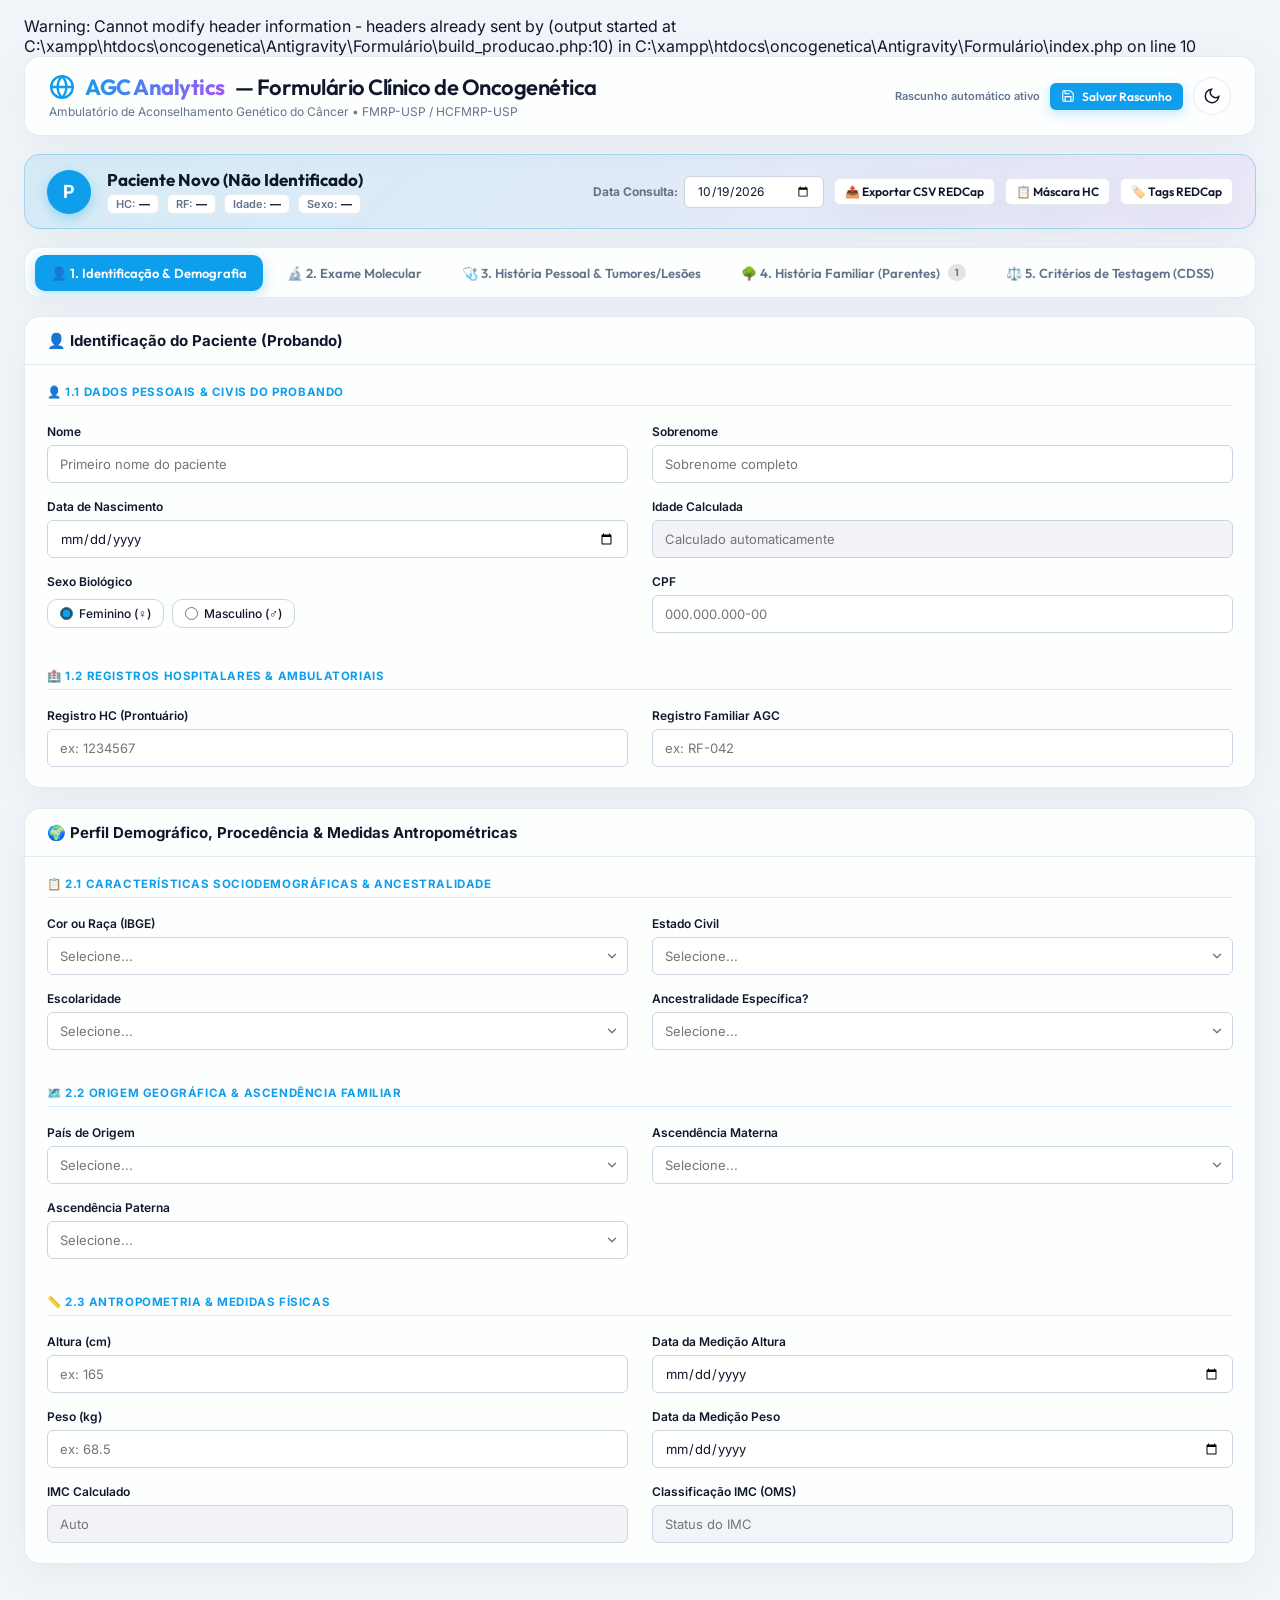
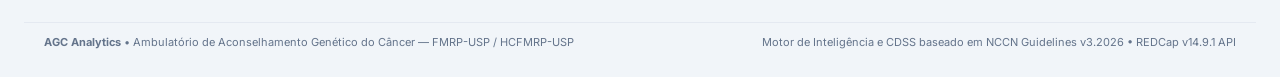
==== formulario/index.html @ 5eddc9a3 "Criação do Formulário Online" ====
<!DOCTYPE html>
<p>Warning: Cannot modify header information - headers already sent by (output started at C:\xampp\htdocs\oncogenetica\Antigravity\Formul&aacute;rio\build_producao.php:10) in C:\xampp\htdocs\oncogenetica\Antigravity\Formul&aacute;rio\index.php on line 10


</p><meta charset="UTF-8"><meta name="viewport" content="width=device-width, initial-scale=1.0"><title>AGC Analytics &mdash; Formul&aacute;rio Cl&iacute;nico de Oncogen&eacute;tica (FMRP-USP)</title><!-- Design System do Formul&aacute;rio --><link rel="stylesheet" href="assets/css/style.css"><style>
        /* Combobox flutuante de parentesco */
        .parentesco-combobox-wrapper {
            position: relative !important;
            display: flex !important;
            align-items: center !important;
            width: 100% !important;
            min-width: 175px !important;
        }

        .parentesco-combobox-input {
            width: 100% !important;
            padding-right: 28px !important;
            text-overflow: ellipsis !important;
            cursor: text !important;
        }

        .parentesco-combobox-arrow {
            position: absolute !important;
            right: 6px !important;
            top: 50% !important;
            transform: translateY(-50%) !important;
            background: transparent !important;
            border: none !important;
            color: var(--text-muted, #64748b) !important;
            cursor: pointer !important;
            padding: 3px !important;
            display: flex !important;
            align-items: center !important;
            justify-content: center !important;
            border-radius: 4px !important;
            transition: transform 0.2s ease, color 0.2s ease !important;
            z-index: 2 !important;
        }

        .parentesco-combobox-arrow:hover {
            color: var(--accent, #0ea5e9) !important;
            background: rgba(14, 165, 233, 0.1) !important;
        }

        .parentesco-combobox-wrapper.is-open .parentesco-combobox-arrow {
            transform: translateY(-50%) rotate(180deg) !important;
            color: var(--accent, #0ea5e9) !important;
        }

        .parentesco-floating-menu {
            position: fixed !important;
            background: var(--bg-card-solid, #ffffff) !important;
            border: 1px solid var(--border-color, #cbd5e1) !important;
            border-radius: var(--border-radius-md, 8px) !important;
            box-shadow: 0 12px 28px -4px rgba(0, 0, 0, 0.25), 0 8px 12px -6px rgba(0, 0, 0, 0.2) !important;
            max-height: 240px !important;
            overflow-y: auto !important;
            z-index: 99999 !important;
            display: none;
            font-family: var(--font-secondary, sans-serif) !important;
            font-size: 12px !important;
            padding: 4px 0 !important;
            backdrop-filter: var(--card-blur, blur(8px)) !important;
        }

        .parentesco-floating-menu.is-active {
            display: block !important;
        }

        .parentesco-floating-menu::-webkit-scrollbar {
            width: 6px !important;
        }

        .parentesco-floating-menu::-webkit-scrollbar-thumb {
            background: var(--border-color, #cbd5e1) !important;
            border-radius: 3px !important;
        }

        .parentesco-menu-item {
            padding: 7px 12px !important;
            cursor: pointer !important;
            color: var(--text-main, #0f172a) !important;
            display: flex !important;
            justify-content: space-between !important;
            align-items: center !important;
            gap: 8px !important;
            transition: background 0.12s ease, color 0.12s ease !important;
        }

        .parentesco-menu-item:hover,
        .parentesco-menu-item.is-highlighted {
            background: rgba(14, 165, 233, 0.14) !important;
            color: var(--accent, #0ea5e9) !important;
        }

        .parentesco-menu-item.is-selected {
            font-weight: 700 !important;
            background: rgba(14, 165, 233, 0.2) !important;
            color: var(--accent, #0ea5e9) !important;
        }

        .parentesco-menu-item mark.combobox-highlight {
            background: rgba(14, 165, 233, 0.25) !important;
            color: var(--accent, #0ea5e9) !important;
            font-weight: 700 !important;
            border-radius: 2px !important;
            padding: 0 2px !important;
        }

        .parentesco-gender-badge {
            font-size: 10px !important;
            font-weight: 700 !important;
            padding: 1px 6px !important;
            border-radius: 4px !important;
            letter-spacing: 0.2px !important;
        }

        .parentesco-gender-badge.f {
            background: rgba(236, 72, 153, 0.15) !important;
            color: #ec4899 !important;
        }

        .parentesco-gender-badge.m {
            background: rgba(14, 165, 233, 0.15) !important;
            color: var(--accent, #0ea5e9) !important;
        }

        .parentesco-gender-badge.i {
            background: rgba(100, 116, 139, 0.15) !important;
            color: #64748b !important;
        }

        .parentesco-menu-empty {
            padding: 10px 14px !important;
            color: var(--text-muted, #64748b) !important;
            font-style: italic !important;
            text-align: center !important;
        }

        /* Combobox universal com busca em todos os dropdowns */
        .searchable-select-wrapper {
            position: relative !important;
            display: flex !important;
            align-items: center !important;
            width: 100% !important;
        }

        .searchable-select-input {
            width: 100% !important;
            padding-right: 28px !important;
            text-overflow: ellipsis !important;
            cursor: text !important;
        }

        .searchable-select-arrow {
            position: absolute !important;
            right: 6px !important;
            top: 50% !important;
            transform: translateY(-50%) !important;
            background: transparent !important;
            border: none !important;
            color: var(--text-muted, #64748b) !important;
            cursor: pointer !important;
            padding: 3px !important;
            display: flex !important;
            align-items: center !important;
            justify-content: center !important;
            border-radius: 4px !important;
            transition: transform 0.2s ease, color 0.2s ease !important;
            z-index: 2 !important;
        }

        .searchable-select-arrow:hover {
            color: var(--accent, #0ea5e9) !important;
            background: rgba(14, 165, 233, 0.1) !important;
        }

        .searchable-select-wrapper.is-open .searchable-select-arrow {
            transform: translateY(-50%) rotate(180deg) !important;
            color: var(--accent, #0ea5e9) !important;
        }

        .searchable-select-floating-menu {
            position: fixed !important;
            background: var(--bg-card-solid, #ffffff) !important;
            border: 1px solid var(--border-color, #cbd5e1) !important;
            border-radius: var(--border-radius-md, 8px) !important;
            box-shadow: 0 12px 28px -4px rgba(0, 0, 0, 0.25), 0 8px 12px -6px rgba(0, 0, 0, 0.2) !important;
            max-height: 250px !important;
            overflow-y: auto !important;
            z-index: 999999 !important;
            display: none;
            font-family: var(--font-secondary, sans-serif) !important;
            font-size: 12px !important;
            padding: 4px 0 !important;
            backdrop-filter: var(--card-blur, blur(8px)) !important;
        }

        .searchable-select-floating-menu.is-active {
            display: block !important;
        }

        .searchable-select-floating-menu::-webkit-scrollbar {
            width: 6px !important;
        }

        .searchable-select-floating-menu::-webkit-scrollbar-thumb {
            background: var(--border-color, #cbd5e1) !important;
            border-radius: 3px !important;
        }

        .searchable-select-menu-item {
            padding: 7px 12px !important;
            cursor: pointer !important;
            color: var(--text-main, #0f172a) !important;
            display: flex !important;
            justify-content: space-between !important;
            align-items: center !important;
            gap: 8px !important;
            transition: background 0.12s ease, color 0.12s ease !important;
        }

        .searchable-select-menu-item:hover,
        .searchable-select-menu-item.is-highlighted {
            background: rgba(14, 165, 233, 0.14) !important;
            color: var(--accent, #0ea5e9) !important;
        }

        .searchable-select-menu-item.is-selected {
            font-weight: 700 !important;
            background: rgba(14, 165, 233, 0.2) !important;
            color: var(--accent, #0ea5e9) !important;
        }

        .searchable-select-menu-item mark.combobox-highlight {
            background: rgba(14, 165, 233, 0.25) !important;
            color: var(--accent, #0ea5e9) !important;
            font-weight: 700 !important;
            border-radius: 2px !important;
            padding: 0 2px !important;
        }

        .searchable-select-menu-empty {
            padding: 10px 14px !important;
            color: var(--text-muted, #64748b) !important;
            font-style: italic !important;
            text-align: center !important;
        }

        .searchable-select-code-badge {
            font-size: 10px !important;
            font-family: var(--font-mono, monospace) !important;
            color: var(--text-muted, #64748b) !important;
            background: rgba(100, 116, 139, 0.12) !important;
            padding: 1px 5px !important;
            border-radius: 4px !important;
            flex-shrink: 0 !important;
            margin-left: 6px !important;
        }
    </style><body>

    <div class="app-container">
        
        <!-- HEADER INSTITUCIONAL -->
        <header class="app-header">
            <div class="brand-section">
                <h1>
                    <svg width="26" height="26" viewbox="0 0 24 24" fill="none" stroke="currentColor" stroke-width="2.2" stroke-linecap="round" stroke-linejoin="round" style="color:var(--accent);">
                        <circle cx="12" cy="12" r="10"></circle>
                        <path d="M12 2a14.5 14.5 0 0 0 0 20 14.5 14.5 0 0 0 0-20"></path>
                        <path d="M2 12h20"></path>
                    </svg>
                    <span>AGC Analytics</span> &mdash; Formul&aacute;rio Cl&iacute;nico de Oncogen&eacute;tica
                </h1>
                <p>Ambulat&oacute;rio de Aconselhamento Gen&eacute;tico do C&acirc;ncer &bull; FMRP-USP / HCFMRP-USP</p>
            </div>

            <div class="header-actions">
                <span id="status-rascunho-texto" style="font-size:11px; font-weight:600; color:var(--text-muted);">
                    Rascunho autom&aacute;tico ativo
                </span>

                <button type="button" class="btn btn-primary btn-sm" id="btn-salvar-rascunho" title="Salvar dados atuais no navegador">
                    <svg width="14" height="14" viewbox="0 0 24 24" fill="none" stroke="currentColor" stroke-width="2">
                        <path d="M19 21H5a2 2 0 0 1-2-2V5a2 2 0 0 1 2-2h11l5 5v11a2 2 0 0 1-2 2z"></path>
                        <polyline points="17 21 17 13 7 13 7 21"></polyline>
                        <polyline points="7 3 7 8 15 8"></polyline>
                    </svg>
                    Salvar Rascunho
                </button>

                <button type="button" class="theme-toggle-btn" id="theme-toggle" title="Alternar Modo Escuro/Claro">
                    <svg viewbox="0 0 24 24">
                        <path d="M21 12.79A9 9 0 1 1 11.21 3 7 7 0 0 0 21 12.79z"></path>
                    </svg>
                </button>
            </div>
        </header>

        <!-- BANNER DE IDENTIFICA&Ccedil;&Atilde;O DO PACIENTE (PATIENT BANNER) -->
        <section class="patient-banner">
            <div class="patient-banner-info">
                <div class="patient-avatar-icon" id="banner-avatar">P</div>
                <div class="patient-banner-title">
                    <h2 id="banner-nome-paciente">Paciente Novo (N&atilde;o Identificado)</h2>
                    <div class="patient-pills">
                        <span class="patient-pill">HC: <strong id="banner-hc">&mdash;</strong></span>
                        <span class="patient-pill">RF: <strong id="banner-rf">&mdash;</strong></span>
                        <span class="patient-pill">Idade: <strong id="banner-idade">&mdash;</strong></span>
                        <span class="patient-pill">Sexo: <strong id="banner-sexo">&mdash;</strong></span>
                    </div>
                </div>
            </div>

            <div class="patient-banner-actions">
                <div style="display:flex; align-items:center; gap:6px;">
                    <label for="field-data-consulta" style="font-size:12px; font-weight:700; color:var(--text-muted); white-space:nowrap;">Data Consulta:</label>
                    <input type="date" id="field-data-consulta" data-redcap-field="data_primeira_consulta_agc" class="form-control" style="width:140px; height:32px; font-size:12px;" value="2026-10-19">
                </div>

                

                <button type="button" class="btn btn-secondary btn-sm" id="btn-exportar-csv-redcap" title="Exportar Paciente Atual em CSV Oficial (5.098 Colunas REDCap)">
                    &#128228; Exportar CSV REDCap
                </button>

                

                <button type="button" class="btn btn-secondary btn-sm" onclick="FormularioClinico.trocarAba('tab-mascara')">
                    &#128203; M&aacute;scara HC
                </button>

                <button type="button" class="btn btn-secondary btn-sm" id="btn-toggle-tags" onclick="FormularioClinico.alternarTagsRedcap()" title="Mostrar ou Ocultar Nomes T&eacute;cnicos dos Campos REDCap">
                    &#127991;&#65039; Tags REDCap
                </button>
            </div>
        </section>

        <!-- BARRA DE NAVEGA&Ccedil;&Atilde;O DAS 5 ABAS CL&Iacute;NICAS -->
        <nav class="form-tabs-bar">
            <button type="button" class="form-tab-btn is-active" data-tab="tab-identificacao">
                &#128100; 1. Identifica&ccedil;&atilde;o &amp; Demografia
            </button>
            <button type="button" class="form-tab-btn" data-tab="tab-molecular">
                &#128300; 2. Exame Molecular
                <span class="form-tab-badge" id="count-tab-variantes" style="display:none;">0</span>
            </button>
            <button type="button" class="form-tab-btn" data-tab="tab-historia-pessoal">
                &#129658; 3. Hist&oacute;ria Pessoal &amp; Tumores/Les&otilde;es
            </button>
            <button type="button" class="form-tab-btn" data-tab="tab-historia-familiar">
                &#127795; 4. Hist&oacute;ria Familiar (Parentes)
                <span class="form-tab-badge" id="count-tab-parentes">10</span>
            </button>
            <button type="button" class="form-tab-btn" data-tab="tab-criterios">
                &#9878;&#65039; 5. Crit&eacute;rios de Testagem (CDSS)
            </button>
            <button type="button" class="form-tab-btn" data-tab="tab-mascara">
                &#128203; M&aacute;scara de Prontu&aacute;rio
            </button>
        </nav>

        <!-- ========================================================= -->
        <!-- ABA 1: IDENTIFICA&Ccedil;&Atilde;O E DADOS DEMOGR&Aacute;FICOS -->
        <!-- ========================================================= -->
        <div class="form-tab-pane is-active" id="tab-identificacao">
            <div class="clinical-card">
                <div class="clinical-card-header">
                    <div class="clinical-card-title">
                        &#128100; Identifica&ccedil;&atilde;o do Paciente (Probando)
                    </div>
                    <span class="field-redcap-tag">Instrumento: identificao (9 campos)</span>
                </div>
                <div class="clinical-card-body">
                    <!-- Campo oculto de Record ID -->
                    <input type="hidden" id="field-record-id" data-redcap-field="record_id" value="1">

                    <div class="form-grid grid-cols-2">
                        
                        <!-- SUBGRUPO 1: DADOS PESSOAIS & CIVIS -->
                        <div class="form-subgroup-title">
                            &#128100; 1.1 Dados Pessoais &amp; Civis do Probando
                        </div>

                        <div class="form-group">
                            <label class="form-label">
                                Nome <span class="field-redcap-tag">[nome]</span>
                            </label>
                            <input type="text" id="field-nome" data-redcap-field="nome" class="form-control" placeholder="Primeiro nome do paciente">
                        </div>

                        <div class="form-group">
                            <label class="form-label">
                                Sobrenome <span class="field-redcap-tag">[sobrenome]</span>
                            </label>
                            <input type="text" id="field-sobrenome" data-redcap-field="sobrenome" class="form-control" placeholder="Sobrenome completo">
                        </div>

                        <div class="form-group">
                            <label class="form-label">
                                Data de Nascimento <span class="field-redcap-tag">[dob]</span>
                            </label>
                            <input type="date" id="field-dob" data-redcap-field="dob" class="form-control">
                        </div>

                        <div class="form-group">
                            <label class="form-label">
                                Idade Calculada <span class="field-redcap-tag">[idade_inclusao]</span>
                            </label>
                            <input type="number" id="field-idade" data-redcap-field="idade_inclusao" class="form-control" placeholder="Calculado automaticamente" readonly>
                        </div>

                        <div class="form-group">
                            <label class="form-label">
                                Sexo Biol&oacute;gico <span class="field-redcap-tag">[sex]</span>
                            </label>
                            <div class="checkbox-pills-group" style="margin-top:4px;">
                                <label class="checkbox-pill-label">
                                    <input type="radio" name="sex" id="field-sex-f" data-redcap-field="sex" value="1" data-val="1" checked> Feminino (&#9792;)
                                </label>
                                <label class="checkbox-pill-label">
                                    <input type="radio" name="sex" id="field-sex-m" data-redcap-field="sex" value="2" data-val="2"> Masculino (&#9794;)
                                </label>
                            </div>
                        </div>

                        <div class="form-group">
                            <label class="form-label">
                                CPF <span class="field-redcap-tag">[cpf]</span>
                            </label>
                            <input type="text" id="field-cpf" data-redcap-field="cpf" class="form-control" placeholder="000.000.000-00">
                        </div>

                        <!-- SUBGRUPO 2: REGISTROS INSTITUCIONAIS HC / AGC -->
                        <div class="form-subgroup-title">
                            &#127973; 1.2 Registros Hospitalares &amp; Ambulatoriais
                        </div>

                        <div class="form-group">
                            <label class="form-label">
                                Registro HC (Prontu&aacute;rio) <span class="field-redcap-tag">[registrohc]</span>
                            </label>
                            <input type="text" id="field-registrohc" data-redcap-field="registrohc" class="form-control" placeholder="ex: 1234567">
                        </div>

                        <div class="form-group">
                            <label class="form-label">
                                Registro Familiar AGC <span class="field-redcap-tag">[rf]</span>
                            </label>
                            <input type="text" id="field-rf" data-redcap-field="rf" class="form-control" placeholder="ex: RF-042">
                        </div>

                    </div>
                </div>
            </div>

            <!-- CARD DEMOGRAFIA -->
            <div class="clinical-card">
                <div class="clinical-card-header">
                    <div class="clinical-card-title">
                        &#127757; Perfil Demogr&aacute;fico, Proced&ecirc;ncia &amp; Medidas Antropom&eacute;tricas
                    </div>
                    <span class="field-redcap-tag">Instrumento: demografia (18 campos)</span>
                </div>
                <div class="clinical-card-body">
                    <div class="form-grid grid-cols-2">
                        
                        <!-- SUBGRUPO 1: CARACTER&Iacute;STICAS SOCIODEMOGR&Aacute;FICAS -->
                        <div class="form-subgroup-title">
                            &#128203; 2.1 Caracter&iacute;sticas Sociodemogr&aacute;ficas &amp; Ancestralidade
                        </div>

                        <div class="form-group">
                            <label class="form-label">
                                Cor ou Ra&ccedil;a (IBGE) <span class="field-redcap-tag">[race]</span>
                            </label>
                            <select id="field-race" data-redcap-field="race" class="form-control">
                                <option value=""></option>
<option value="1">Amarelo</option>
<option value="2">Branco</option>
<option value="3">Ind&iacute;gena</option>
<option value="4">Pardo</option>
<option value="5">Preto</option>
<option value="6">Desconhecido</option>
                            </select>
                        </div>

                        <div class="form-group">
                            <label class="form-label">
                                Estado Civil <span class="field-redcap-tag">[marital_status]</span>
                            </label>
                            <select id="field-marital-status" data-redcap-field="marital_status" class="form-control">
                                <option value=""></option>
<option value="1">Divorciado(a)</option>
<option value="2">Uni&atilde;o Est&aacute;vel</option>
<option value="3">Casado(a)</option>
<option value="4">Solteiro(a)</option>
<option value="5">Separado(a)</option>
<option value="6">Vi&uacute;vo(a)</option>
                            </select>
                        </div>

                        <div class="form-group">
                            <label class="form-label">
                                Escolaridade <span class="field-redcap-tag">[education]</span>
                            </label>
                            <select id="field-education" data-redcap-field="education" class="form-control">
                                <option value=""></option>
<option value="1">Sem instru&ccedil;&atilde;o</option>
<option value="2">Ensino fundamental incompleto</option>
<option value="3">Ensino fundamental completo</option>
<option value="4">Ensino m&eacute;dio incompleto</option>
<option value="5">Ensino m&eacute;dio completo</option>
<option value="6">Ensino superior incompleto</option>
<option value="7">Ensino superior completo</option>
<option value="8">Desconhecido</option>
                            </select>
                        </div>

                        <div class="form-group">
                            <label class="form-label">
                                Ancestralidade Espec&iacute;fica? <span class="field-redcap-tag">[ancestralidade]</span>
                            </label>
                            <select id="field-ancestralidade" data-redcap-field="ancestralidade" class="form-control">
                                <option value=""></option>
<option value="1">Sim</option>
<option value="2">N&atilde;o</option>
<option value="3">Sem informa&ccedil;&atilde;o</option>
                            </select>
                        </div>

                        <div class="form-group col-span-2" data-branching-rule="[ancestralidade] == '1'" style="display:none;">
                            <label class="form-label">
                                Ancestralidade com Relev&acirc;ncia Oncol&oacute;gica <span class="field-redcap-tag">[ances_relev]</span>
                            </label>
                            <div class="checkbox-pills-group" style="margin-top:4px;">
                                <label class="checkbox-pill-label">
                                    <input type="checkbox" id="field-ashkenazi" data-redcap-field="ances_relev" data-code="1" value="1"> &#10017;&#65039; Judaica Ashkenazi [1]
                                </label>
                                <label class="checkbox-pill-label">
                                    <input type="checkbox" id="field-outras-ances-cb" data-redcap-field="ances_relev" data-code="2" value="2"> Outra Ancestralidade [2]
                                </label>
                            </div>
                        </div>

                        <div class="form-group col-span-2" data-branching-rule="[ances_relev(2)] == '1'" style="display:none;">
                            <label class="form-label">
                                Especifique outra ancestralidade <span class="field-redcap-tag">[outras_ances]</span>
                            </label>
                            <input type="text" id="field-outras-ances" data-redcap-field="outras_ances" class="form-control" placeholder="ex: Japonesa, Italiana, Ind&iacute;gena...">
                        </div>

                        <!-- SUBGRUPO 2: GEOGRAFIA & ASCEND&Ecirc;NCIA FAMILIAR -->
                        <div class="form-subgroup-title">
                            &#128506;&#65039; 2.2 Origem Geogr&aacute;fica &amp; Ascend&ecirc;ncia Familiar
                        </div>

                        <div class="form-group">
                            <label class="form-label">
                                Pa&iacute;s de Origem <span class="field-redcap-tag">[country]</span>
                            </label>
                            <select id="field-country" data-redcap-field="country" class="form-control">
                                <option value=""></option>
<option value="1">Brazil</option>
<option value="2">Other country</option>
                            </select>
                        </div>

                        <div class="form-group" data-branching-rule="[country] == '1'">
                            <label class="form-label">
                                UF (Estado de Nascimento) <span class="field-redcap-tag">[cde_2001708_2]</span>
                            </label>
                            <select id="field-uf" data-redcap-field="cde_2001708_2" class="form-control">
                                <option value=""></option>
<option value="1">Acre (AC)</option>
<option value="2">Alagoas (AL)</option>
<option value="3">Amap&aacute; (AP)</option>
<option value="4">Amazonas (AM)</option>
<option value="5">Bahia (BA)</option>
<option value="6">Cear&aacute; (CE)</option>
<option value="7">Distrito Federal (DF)</option>
<option value="8">Esp&iacute;rito Santo (ES)</option>
<option value="9">Goi&aacute;s (GO)</option>
<option value="10">Maranh&atilde;o (MA)</option>
<option value="11">Mato Grosso (MT)</option>
<option value="12">Mato Grosso do Sul (MS)</option>
<option value="13">Minas Gerais (MG)</option>
<option value="14">Par&aacute; (PA)</option>
<option value="15">Para&iacute;ba (PB)</option>
<option value="16">Paran&aacute; (PR)</option>
<option value="17">Pernambuco (PE)</option>
<option value="18">Piau&iacute; (PI)</option>
<option value="19">Rio de Janeiro (RJ)</option>
<option value="20">Rio Grande do Norte (RN)</option>
<option value="21">Rio Grande do Sul (RS)</option>
<option value="22">Rond&ocirc;nia (RO)</option>
<option value="23">Roraima (RR)</option>
<option value="25" selected>Santa Catarina (SC)</option>
<option value="26">S&atilde;o Paulo (SP)</option>
<option value="27">Sergipe (SE)</option>
<option value="28">Tocantins (TO)</option>
                            </select>
                        </div>

                        <div class="form-group" data-branching-rule="[country] == '2'" style="display:none;">
                            <label class="form-label">
                                Se outro pa&iacute;s, especifique aqui <span class="field-redcap-tag">[cde_2001708_1]</span>
                            </label>
                            <input type="text" id="field-country-other" data-redcap-field="cde_2001708_1" class="form-control" placeholder="Nome do pa&iacute;s natal">
                        </div>

                        <div class="form-group">
                            <label class="form-label">
                                Ascend&ecirc;ncia Materna <span class="field-redcap-tag">[ascend_materna]</span>
                            </label>
                            <select id="field-ascend-materna" data-redcap-field="ascend_materna" class="form-control">
                                <option value=""></option>
<option value="1">Brasil</option>
<option value="2">Outra</option>
<option value="3">Desconhecido</option>
                            </select>
                        </div>

                        <div class="form-group" data-branching-rule="[ascend_materna] == '2'" style="display:none;">
                            <label class="form-label">
                                Pa&iacute;s da Ascend&ecirc;ncia Materna <span class="field-redcap-tag">[asce_mat_pais]</span>
                            </label>
                            <input type="text" id="field-asce-mat-pais" data-redcap-field="asce_mat_pais" class="form-control" placeholder="Pa&iacute;s de origem materna">
                        </div>

                        <div class="form-group">
                            <label class="form-label">
                                Ascend&ecirc;ncia Paterna <span class="field-redcap-tag">[ascend_paterna]</span>
                            </label>
                            <select id="field-ascend-paterna" data-redcap-field="ascend_paterna" class="form-control">
                                <option value=""></option>
<option value="1">Brasil</option>
<option value="2">Outra</option>
<option value="3">Desconhecido</option>
                            </select>
                        </div>

                        <div class="form-group" data-branching-rule="[ascend_paterna] == '2'" style="display:none;">
                            <label class="form-label">
                                Pa&iacute;s da Ascend&ecirc;ncia Paterna <span class="field-redcap-tag">[asce_pat_pais]</span>
                            </label>
                            <input type="text" id="field-asce-pat-pais" data-redcap-field="asce_pat_pais" class="form-control" placeholder="Pa&iacute;s de origem paterna">
                        </div>

                        <!-- SUBGRUPO 3: ANTROPOMETRIA & MEDIDAS F&Iacute;SICAS -->
                        <div class="form-subgroup-title">
                            &#128207; 2.3 Antropometria &amp; Medidas F&iacute;sicas
                        </div>

                        <div class="form-group">
                            <label class="form-label">
                                Altura (cm) <span class="field-redcap-tag">[height]</span>
                            </label>
                            <input type="number" step="1" id="field-height" data-redcap-field="height" class="form-control" placeholder="ex: 165">
                        </div>

                        <div class="form-group">
                            <label class="form-label">
                                Data da Medi&ccedil;&atilde;o Altura <span class="field-redcap-tag">[data_altura]</span>
                            </label>
                            <input type="date" id="field-data-altura" data-redcap-field="data_altura" class="form-control">
                        </div>

                        <div class="form-group">
                            <label class="form-label">
                                Peso (kg) <span class="field-redcap-tag">[weight]</span>
                            </label>
                            <input type="number" step="0.1" id="field-weight" data-redcap-field="weight" class="form-control" placeholder="ex: 68.5">
                        </div>

                        <div class="form-group">
                            <label class="form-label">
                                Data da Medi&ccedil;&atilde;o Peso <span class="field-redcap-tag">[data_peso]</span>
                            </label>
                            <input type="date" id="field-data-peso" data-redcap-field="data_peso" class="form-control">
                        </div>

                        <div class="form-group">
                            <label class="form-label">
                                IMC Calculado <span class="field-redcap-tag">[bmi]</span>
                            </label>
                            <input type="text" id="field-bmi" data-redcap-field="bmi" class="form-control" placeholder="Auto" readonly>
                        </div>

                        <div class="form-group">
                            <label class="form-label">
                                Classifica&ccedil;&atilde;o IMC (OMS)
                            </label>
                            <input type="text" id="field-bmi-status" class="form-control" placeholder="Status do IMC" readonly style="color:var(--text-muted); background:var(--bg-app);">
                        </div>

                    </div>
                </div>
            </div>

            <!-- BARRA DE AUDITORIA DE CONFORMIDADE REDCAP: ABA 1 -->
            

        </div>

        <!-- ========================================================= -->
        <!-- ABA 2: EXAME MOLECULAR (AT&Eacute; 6 VARIANTES) -->
        <!-- ========================================================= -->
        <div class="form-tab-pane" id="tab-molecular">
            <div class="clinical-card">
                <div class="clinical-card-header">
                    <div class="clinical-card-title">
                        &#128300; Testagem Gen&eacute;tica &amp; Variantes Reportadas
                    </div>
                    <span class="field-redcap-tag">Instrumento: exame_molecular (67 campos)</span>
                </div>
                <div class="clinical-card-body">
                    <div class="form-grid grid-cols-2">
                        
                        <!-- SUBGRUPO 1: STATUS DO EXAME -->
                        <div class="form-subgroup-title">
                            &#128300; 2.1 Status da Testagem Molecular
                        </div>

                        <div class="form-group">
                            <label class="form-label">Realizou Algum Exame Molecular? <span class="field-redcap-tag">[realizou_algum_exame_molec]</span></label>
                            <select id="field-realizou-mol" data-redcap-field="realizou_algum_exame_molec" class="form-control">
                                <option value=""></option>
<option value="1">Sim</option>
<option value="2">N&atilde;o</option>
<option value="3">Sem informa&ccedil;&atilde;o</option>
                            </select>
                        </div>

                        <div class="form-group" data-branching-rule="[realizou_algum_exame_molec] == '1'" style="display:none;">
                            <label class="form-label">Data de Realiza&ccedil;&atilde;o <span class="field-redcap-tag">[data_exame_molecular]</span></label>
                            <input type="date" id="field-data-mol" data-redcap-field="data_exame_molecular" class="form-control">
                        </div>

                        <div class="form-group" data-branching-rule="[realizou_algum_exame_molec] == '1'" style="display:none;">
                            <label class="form-label">Variantes Patog&ecirc;nicas/VUS Reportadas? <span class="field-redcap-tag">[resultado]</span></label>
                            <select id="field-mol-resultado" data-redcap-field="resultado" class="form-control">
                                <option value=""></option>
                                <option value="1">1, Sim (Variantes Encontradas)</option>
                                <option value="0">0, N&atilde;o (Exame Negativo/Informativo)</option>
                            </select>
                        </div>

                        <div class="form-group" data-branching-rule="[realizou_algum_exame_molec] == '1' &amp;&amp; [resultado] == '1'" style="display:none;">
                            <label class="form-label">N&uacute;mero de Variantes <span class="field-redcap-tag">[n_variantes]</span></label>
                            <select id="field-n-variantes" data-redcap-field="n_variantes" class="form-control" style="font-weight:700; color:var(--accent);">
                                <option value=""></option>
<option value="1">1</option>
<option value="2">2</option>
<option value="3">3</option>
<option value="4">4</option>
<option value="5">5</option>
<option value="6">6</option>
                            </select>
                        </div>

                    </div>

                    <!-- CONT&Ecirc;INER DAS VARIANTES (1 A 6) -->
                    <div id="container-variantes-moleculares" data-branching-rule="[realizou_algum_exame_molec] == '1' &amp;&amp; [resultado] == '1'" style="margin-top:16px; display:none;">
                        
                        <div class="form-subgroup-title" style="margin-bottom:12px;">
                            &#129516; 2.2 Variantes Moleculares Identificadas (At&eacute; 6 Variantes)
                        </div>

                                                <div class="variant-mol-card" id="card-variante-1" data-variant-index="1" data-branching-rule="[realizou_algum_exame_molec] == '1' &amp;&amp; [resultado] == '1' &amp;&amp; [n_variantes] &gt;= '1'" style="">
                            <div class="variant-mol-header">
                                <div class="variant-mol-title">
                                    &#129516; Variante Molecular #1 <span class="field-redcap-tag" data-redcap-field="variante1">[variante1]</span>
                                </div>
                                <span class="branching-panel-badge">HGVS &amp; ACMG</span>
                            </div>

                            <div class="form-grid grid-cols-2">
                                <div class="form-group">
                                    <label class="form-label">Gene <span class="field-redcap-tag">[gene1]</span></label>
                                    <select id="field-gene-1" data-redcap-field="gene1" class="form-control select-gene-mol">
                                        <option value=""></option>
<option value="1">APC</option>
<option value="2">ATM</option>
<option value="3">AXIN2</option>
<option value="4">BAP1</option>
<option value="5">BARD1</option>
<option value="62">MBD4</option>
<option value="6">BLM</option>
<option value="7">BMPR1A</option>
<option value="8">BRCA1</option>
<option value="9">BRCA2</option>
<option value="10">BRIP1</option>
<option value="11">CDH1</option>
<option value="12">CDK4</option>
<option value="13">CDKN1B</option>
<option value="14">CDKN2A</option>
<option value="15">CHEK2</option>
<option value="16">EPCAM</option>
<option value="17">FH</option>
<option value="18">FLCN</option>
<option value="19">GALNT12</option>
<option value="20">GREM1</option>
<option value="21">HOXB13</option>
<option value="63">KIT</option>
<option value="64">LZTR1</option>
<option value="22">MAX</option>
<option value="23">MEN1</option>
<option value="24">MET</option>
<option value="25">MITF</option>
<option value="26">MLH1</option>
<option value="27">MLH3</option>
<option value="28">MSH2</option>
<option value="32">MSH3</option>
<option value="29">MSH6</option>
<option value="30">MUTYH</option>
<option value="31">NF1</option>
<option value="33">NF2</option>
<option value="34">NTHL1</option>
<option value="35">PALB2</option>
<option value="36">PMS2</option>
<option value="37">PMS2CL</option>
<option value="38">POLD1</option>
<option value="39">POLE</option>
<option value="61">PTEN</option>
<option value="65">PTCH1</option>
<option value="40">RAD51C</option>
<option value="41">RAD51D</option>
<option value="42">RB1</option>
<option value="43">RET</option>
<option value="44">RNF43</option>
<option value="45">RPS20</option>
<option value="46">SDHA</option>
<option value="47">SDHAF2</option>
<option value="48">SDHB</option>
<option value="49">SDHC</option>
<option value="50">SDHD</option>
<option value="51">SMAD4</option>
<option value="52">SMARCA4</option>
<option value="53">STK11</option>
<option value="66">SUFU</option>
<option value="54">TMEM127</option>
<option value="55">TP53</option>
<option value="56">TSC1</option>
<option value="57">TSC2</option>
<option value="58">VHL</option>
<option value="59">WT1</option>
<option value="60">Outros</option>
                                    </select>
                                </div>

                                <div class="form-group">
                                    <label class="form-label">Classifica&ccedil;&atilde;o Cl&iacute;nica <span class="field-redcap-tag">[classificacao1]</span></label>
                                    <select id="field-classificacao-1" data-redcap-field="classificacao1" class="form-control">
                                        <option value=""></option>
<option value="1">Variante patog&ecirc;nica</option>
<option value="2">Variante provavelmente patog&ecirc;nica</option>
<option value="3">Variante de significado incerto</option>
                                    </select>
                                </div>

                                <div class="form-group col-span-2" data-branching-rule="[gene1] == '60'" style="display:none;">
                                    <label class="form-label">Especifique Outro Gene <span class="field-redcap-tag">[outro_gene1]</span></label>
                                    <input type="text" id="field-outro-gene-1" data-redcap-field="outro_gene1" class="form-control" placeholder="Nome do gene">
                                </div>

                                <div class="form-group">
                                    <label class="form-label">Altera&ccedil;&atilde;o c. (DNA) <span class="field-redcap-tag">[c1]</span></label>
                                    <input type="text" id="field-c-1" data-redcap-field="c1" class="form-control" placeholder="ex: c.5266dupC">
                                </div>

                                <div class="form-group">
                                    <label class="form-label">Altera&ccedil;&atilde;o p. (Prote&iacute;na) <span class="field-redcap-tag">[p1]</span></label>
                                    <input type="text" id="field-p-1" data-redcap-field="p1" class="form-control" placeholder="ex: p.Gln1756Profs*74">
                                </div>

                                <div class="form-group">
                                    <label class="form-label">Ano da Classifica&ccedil;&atilde;o <span class="field-redcap-tag">[ano_classificacao1]</span></label>
                                    <input type="number" id="field-ano-classif-1" data-redcap-field="ano_classificacao1" class="form-control" placeholder="2026">
                                </div>

                                <div class="form-group" data-branching-rule="[classificacao1] == '3'" style="display:none;">
                                    <label class="form-label">Pontua&ccedil;&atilde;o da VUS <span class="field-redcap-tag">[ponto_vus1]</span></label>
                                    <input type="text" id="field-ponto-vus-1" data-redcap-field="ponto_vus1" class="form-control" placeholder="Score num&eacute;rico VUS">
                                </div>
                            </div>
                        </div>
                                                <div class="variant-mol-card" id="card-variante-2" data-variant-index="2" data-branching-rule="[realizou_algum_exame_molec] == '1' &amp;&amp; [resultado] == '1' &amp;&amp; [n_variantes] &gt;= '2'" style="display:none;">
                            <div class="variant-mol-header">
                                <div class="variant-mol-title">
                                    &#129516; Variante Molecular #2 <span class="field-redcap-tag" data-redcap-field="variante2">[variante2]</span>
                                </div>
                                <span class="branching-panel-badge">HGVS &amp; ACMG</span>
                            </div>

                            <div class="form-grid grid-cols-2">
                                <div class="form-group">
                                    <label class="form-label">Gene <span class="field-redcap-tag">[gene2]</span></label>
                                    <select id="field-gene-2" data-redcap-field="gene2" class="form-control select-gene-mol">
                                        <option value=""></option>
<option value="1">APC</option>
<option value="2">ATM</option>
<option value="3">AXIN2</option>
<option value="4">BAP1</option>
<option value="5">BARD1</option>
<option value="62">MBD4</option>
<option value="6">BLM</option>
<option value="7">BMPR1A</option>
<option value="8">BRCA1</option>
<option value="9">BRCA2</option>
<option value="10">BRIP1</option>
<option value="11">CDH1</option>
<option value="12">CDK4</option>
<option value="13">CDKN1B</option>
<option value="14">CDKN2A</option>
<option value="15">CHEK2</option>
<option value="16">EPCAM</option>
<option value="17">FH</option>
<option value="18">FLCN</option>
<option value="19">GALNT12</option>
<option value="20">GREM1</option>
<option value="21">HOXB13</option>
<option value="63">KIT</option>
<option value="64">LZTR1</option>
<option value="22">MAX</option>
<option value="23">MEN1</option>
<option value="24">MET</option>
<option value="25">MITF</option>
<option value="26">MLH1</option>
<option value="27">MLH3</option>
<option value="28">MSH2</option>
<option value="32">MSH3</option>
<option value="29">MSH6</option>
<option value="30">MUTYH</option>
<option value="31">NF1</option>
<option value="33">NF2</option>
<option value="34">NTHL1</option>
<option value="35">PALB2</option>
<option value="36">PMS2</option>
<option value="37">PMS2CL</option>
<option value="38">POLD1</option>
<option value="39">POLE</option>
<option value="61">PTEN</option>
<option value="65">PTCH1</option>
<option value="40">RAD51C</option>
<option value="41">RAD51D</option>
<option value="42">RB1</option>
<option value="43">RET</option>
<option value="44">RNF43</option>
<option value="45">RPS20</option>
<option value="46">SDHA</option>
<option value="47">SDHAF2</option>
<option value="48">SDHB</option>
<option value="49">SDHC</option>
<option value="50">SDHD</option>
<option value="51">SMAD4</option>
<option value="52">SMARCA4</option>
<option value="53">STK11</option>
<option value="66">SUFU</option>
<option value="54">TMEM127</option>
<option value="55">TP53</option>
<option value="56">TSC1</option>
<option value="57">TSC2</option>
<option value="58">VHL</option>
<option value="59">WT1</option>
<option value="60">Outros</option>
                                    </select>
                                </div>

                                <div class="form-group">
                                    <label class="form-label">Classifica&ccedil;&atilde;o Cl&iacute;nica <span class="field-redcap-tag">[classificacao2]</span></label>
                                    <select id="field-classificacao-2" data-redcap-field="classificacao2" class="form-control">
                                        <option value=""></option>
<option value="1">Variante patog&ecirc;nica</option>
<option value="2">Variante provavelmente patog&ecirc;nica</option>
<option value="3">Variante de significado incerto</option>
                                    </select>
                                </div>

                                <div class="form-group col-span-2" data-branching-rule="[gene2] == '60'" style="display:none;">
                                    <label class="form-label">Especifique Outro Gene <span class="field-redcap-tag">[outro_gene2]</span></label>
                                    <input type="text" id="field-outro-gene-2" data-redcap-field="outro_gene2" class="form-control" placeholder="Nome do gene">
                                </div>

                                <div class="form-group">
                                    <label class="form-label">Altera&ccedil;&atilde;o c. (DNA) <span class="field-redcap-tag">[c2]</span></label>
                                    <input type="text" id="field-c-2" data-redcap-field="c2" class="form-control" placeholder="ex: c.5266dupC">
                                </div>

                                <div class="form-group">
                                    <label class="form-label">Altera&ccedil;&atilde;o p. (Prote&iacute;na) <span class="field-redcap-tag">[p2]</span></label>
                                    <input type="text" id="field-p-2" data-redcap-field="p2" class="form-control" placeholder="ex: p.Gln1756Profs*74">
                                </div>

                                <div class="form-group">
                                    <label class="form-label">Ano da Classifica&ccedil;&atilde;o <span class="field-redcap-tag">[ano_classificacao2]</span></label>
                                    <input type="number" id="field-ano-classif-2" data-redcap-field="ano_classificacao2" class="form-control" placeholder="2026">
                                </div>

                                <div class="form-group" data-branching-rule="[classificacao2] == '3'" style="display:none;">
                                    <label class="form-label">Pontua&ccedil;&atilde;o da VUS <span class="field-redcap-tag">[ponto_vus2]</span></label>
                                    <input type="text" id="field-ponto-vus-2" data-redcap-field="ponto_vus2" class="form-control" placeholder="Score num&eacute;rico VUS">
                                </div>
                            </div>
                        </div>
                                                <div class="variant-mol-card" id="card-variante-3" data-variant-index="3" data-branching-rule="[realizou_algum_exame_molec] == '1' &amp;&amp; [resultado] == '1' &amp;&amp; [n_variantes] &gt;= '3'" style="display:none;">
                            <div class="variant-mol-header">
                                <div class="variant-mol-title">
                                    &#129516; Variante Molecular #3 <span class="field-redcap-tag" data-redcap-field="variante3">[variante3]</span>
                                </div>
                                <span class="branching-panel-badge">HGVS &amp; ACMG</span>
                            </div>

                            <div class="form-grid grid-cols-2">
                                <div class="form-group">
                                    <label class="form-label">Gene <span class="field-redcap-tag">[gene3]</span></label>
                                    <select id="field-gene-3" data-redcap-field="gene3" class="form-control select-gene-mol">
                                        <option value=""></option>
<option value="1">APC</option>
<option value="2">ATM</option>
<option value="3">AXIN2</option>
<option value="4">BAP1</option>
<option value="5">BARD1</option>
<option value="62">MBD4</option>
<option value="6">BLM</option>
<option value="7">BMPR1A</option>
<option value="8">BRCA1</option>
<option value="9">BRCA2</option>
<option value="10">BRIP1</option>
<option value="11">CDH1</option>
<option value="12">CDK4</option>
<option value="13">CDKN1B</option>
<option value="14">CDKN2A</option>
<option value="15">CHEK2</option>
<option value="16">EPCAM</option>
<option value="17">FH</option>
<option value="18">FLCN</option>
<option value="19">GALNT12</option>
<option value="20">GREM1</option>
<option value="21">HOXB13</option>
<option value="63">KIT</option>
<option value="64">LZTR1</option>
<option value="22">MAX</option>
<option value="23">MEN1</option>
<option value="24">MET</option>
<option value="25">MITF</option>
<option value="26">MLH1</option>
<option value="27">MLH3</option>
<option value="28">MSH2</option>
<option value="32">MSH3</option>
<option value="29">MSH6</option>
<option value="30">MUTYH</option>
<option value="31">NF1</option>
<option value="33">NF2</option>
<option value="34">NTHL1</option>
<option value="35">PALB2</option>
<option value="36">PMS2</option>
<option value="37">PMS2CL</option>
<option value="38">POLD1</option>
<option value="39">POLE</option>
<option value="61">PTEN</option>
<option value="65">PTCH1</option>
<option value="40">RAD51C</option>
<option value="41">RAD51D</option>
<option value="42">RB1</option>
<option value="43">RET</option>
<option value="44">RNF43</option>
<option value="45">RPS20</option>
<option value="46">SDHA</option>
<option value="47">SDHAF2</option>
<option value="48">SDHB</option>
<option value="49">SDHC</option>
<option value="50">SDHD</option>
<option value="51">SMAD4</option>
<option value="52">SMARCA4</option>
<option value="53">STK11</option>
<option value="66">SUFU</option>
<option value="54">TMEM127</option>
<option value="55">TP53</option>
<option value="56">TSC1</option>
<option value="57">TSC2</option>
<option value="58">VHL</option>
<option value="59">WT1</option>
<option value="60">Outros</option>
                                    </select>
                                </div>

                                <div class="form-group">
                                    <label class="form-label">Classifica&ccedil;&atilde;o Cl&iacute;nica <span class="field-redcap-tag">[classificacao3]</span></label>
                                    <select id="field-classificacao-3" data-redcap-field="classificacao3" class="form-control">
                                        <option value=""></option>
<option value="1">Variante patog&ecirc;nica</option>
<option value="2">Variante provavelmente patog&ecirc;nica</option>
<option value="3">Variante de significado incerto</option>
                                    </select>
                                </div>

                                <div class="form-group col-span-2" data-branching-rule="[gene3] == '60'" style="display:none;">
                                    <label class="form-label">Especifique Outro Gene <span class="field-redcap-tag">[outro_gene3]</span></label>
                                    <input type="text" id="field-outro-gene-3" data-redcap-field="outro_gene3" class="form-control" placeholder="Nome do gene">
                                </div>

                                <div class="form-group">
                                    <label class="form-label">Altera&ccedil;&atilde;o c. (DNA) <span class="field-redcap-tag">[c3]</span></label>
                                    <input type="text" id="field-c-3" data-redcap-field="c3" class="form-control" placeholder="ex: c.5266dupC">
                                </div>

                                <div class="form-group">
                                    <label class="form-label">Altera&ccedil;&atilde;o p. (Prote&iacute;na) <span class="field-redcap-tag">[p3]</span></label>
                                    <input type="text" id="field-p-3" data-redcap-field="p3" class="form-control" placeholder="ex: p.Gln1756Profs*74">
                                </div>

                                <div class="form-group">
                                    <label class="form-label">Ano da Classifica&ccedil;&atilde;o <span class="field-redcap-tag">[ano_classificacao3]</span></label>
                                    <input type="number" id="field-ano-classif-3" data-redcap-field="ano_classificacao3" class="form-control" placeholder="2026">
                                </div>

                                <div class="form-group" data-branching-rule="[classificacao3] == '3'" style="display:none;">
                                    <label class="form-label">Pontua&ccedil;&atilde;o da VUS <span class="field-redcap-tag">[ponto_vus3]</span></label>
                                    <input type="text" id="field-ponto-vus-3" data-redcap-field="ponto_vus3" class="form-control" placeholder="Score num&eacute;rico VUS">
                                </div>
                            </div>
                        </div>
                                                <div class="variant-mol-card" id="card-variante-4" data-variant-index="4" data-branching-rule="[realizou_algum_exame_molec] == '1' &amp;&amp; [resultado] == '1' &amp;&amp; [n_variantes] &gt;= '4'" style="display:none;">
                            <div class="variant-mol-header">
                                <div class="variant-mol-title">
                                    &#129516; Variante Molecular #4 <span class="field-redcap-tag" data-redcap-field="variante4">[variante4]</span>
                                </div>
                                <span class="branching-panel-badge">HGVS &amp; ACMG</span>
                            </div>

                            <div class="form-grid grid-cols-2">
                                <div class="form-group">
                                    <label class="form-label">Gene <span class="field-redcap-tag">[gene4]</span></label>
                                    <select id="field-gene-4" data-redcap-field="gene4" class="form-control select-gene-mol">
                                        <option value=""></option>
<option value="1">APC</option>
<option value="2">ATM</option>
<option value="3">AXIN2</option>
<option value="4">BAP1</option>
<option value="5">BARD1</option>
<option value="62">MBD4</option>
<option value="6">BLM</option>
<option value="7">BMPR1A</option>
<option value="8">BRCA1</option>
<option value="9">BRCA2</option>
<option value="10">BRIP1</option>
<option value="11">CDH1</option>
<option value="12">CDK4</option>
<option value="13">CDKN1B</option>
<option value="14">CDKN2A</option>
<option value="15">CHEK2</option>
<option value="16">EPCAM</option>
<option value="17">FH</option>
<option value="18">FLCN</option>
<option value="19">GALNT12</option>
<option value="20">GREM1</option>
<option value="21">HOXB13</option>
<option value="63">KIT</option>
<option value="64">LZTR1</option>
<option value="22">MAX</option>
<option value="23">MEN1</option>
<option value="24">MET</option>
<option value="25">MITF</option>
<option value="26">MLH1</option>
<option value="27">MLH3</option>
<option value="28">MSH2</option>
<option value="32">MSH3</option>
<option value="29">MSH6</option>
<option value="30">MUTYH</option>
<option value="31">NF1</option>
<option value="33">NF2</option>
<option value="34">NTHL1</option>
<option value="35">PALB2</option>
<option value="36">PMS2</option>
<option value="37">PMS2CL</option>
<option value="38">POLD1</option>
<option value="39">POLE</option>
<option value="61">PTEN</option>
<option value="65">PTCH1</option>
<option value="40">RAD51C</option>
<option value="41">RAD51D</option>
<option value="42">RB1</option>
<option value="43">RET</option>
<option value="44">RNF43</option>
<option value="45">RPS20</option>
<option value="46">SDHA</option>
<option value="47">SDHAF2</option>
<option value="48">SDHB</option>
<option value="49">SDHC</option>
<option value="50">SDHD</option>
<option value="51">SMAD4</option>
<option value="52">SMARCA4</option>
<option value="53">STK11</option>
<option value="66">SUFU</option>
<option value="54">TMEM127</option>
<option value="55">TP53</option>
<option value="56">TSC1</option>
<option value="57">TSC2</option>
<option value="58">VHL</option>
<option value="59">WT1</option>
<option value="60">Outros</option>
                                    </select>
                                </div>

                                <div class="form-group">
                                    <label class="form-label">Classifica&ccedil;&atilde;o Cl&iacute;nica <span class="field-redcap-tag">[classificacao4]</span></label>
                                    <select id="field-classificacao-4" data-redcap-field="classificacao4" class="form-control">
                                        <option value=""></option>
<option value="1">Variante patog&ecirc;nica</option>
<option value="2">Variante provavelmente patog&ecirc;nica</option>
<option value="3">Variante de significado incerto</option>
                                    </select>
                                </div>

                                <div class="form-group col-span-2" data-branching-rule="[gene4] == '60'" style="display:none;">
                                    <label class="form-label">Especifique Outro Gene <span class="field-redcap-tag">[outro_gene4]</span></label>
                                    <input type="text" id="field-outro-gene-4" data-redcap-field="outro_gene4" class="form-control" placeholder="Nome do gene">
                                </div>

                                <div class="form-group">
                                    <label class="form-label">Altera&ccedil;&atilde;o c. (DNA) <span class="field-redcap-tag">[c4]</span></label>
                                    <input type="text" id="field-c-4" data-redcap-field="c4" class="form-control" placeholder="ex: c.5266dupC">
                                </div>

                                <div class="form-group">
                                    <label class="form-label">Altera&ccedil;&atilde;o p. (Prote&iacute;na) <span class="field-redcap-tag">[p4]</span></label>
                                    <input type="text" id="field-p-4" data-redcap-field="p4" class="form-control" placeholder="ex: p.Gln1756Profs*74">
                                </div>

                                <div class="form-group">
                                    <label class="form-label">Ano da Classifica&ccedil;&atilde;o <span class="field-redcap-tag">[ano_classificacao4]</span></label>
                                    <input type="number" id="field-ano-classif-4" data-redcap-field="ano_classificacao4" class="form-control" placeholder="2026">
                                </div>

                                <div class="form-group" data-branching-rule="[classificacao4] == '3'" style="display:none;">
                                    <label class="form-label">Pontua&ccedil;&atilde;o da VUS <span class="field-redcap-tag">[ponto_vus4]</span></label>
                                    <input type="text" id="field-ponto-vus-4" data-redcap-field="ponto_vus4" class="form-control" placeholder="Score num&eacute;rico VUS">
                                </div>
                            </div>
                        </div>
                                                <div class="variant-mol-card" id="card-variante-5" data-variant-index="5" data-branching-rule="[realizou_algum_exame_molec] == '1' &amp;&amp; [resultado] == '1' &amp;&amp; [n_variantes] &gt;= '5'" style="display:none;">
                            <div class="variant-mol-header">
                                <div class="variant-mol-title">
                                    &#129516; Variante Molecular #5 <span class="field-redcap-tag" data-redcap-field="variante5">[variante5]</span>
                                </div>
                                <span class="branching-panel-badge">HGVS &amp; ACMG</span>
                            </div>

                            <div class="form-grid grid-cols-2">
                                <div class="form-group">
                                    <label class="form-label">Gene <span class="field-redcap-tag">[gene5]</span></label>
                                    <select id="field-gene-5" data-redcap-field="gene5" class="form-control select-gene-mol">
                                        <option value=""></option>
<option value="1">APC</option>
<option value="2">ATM</option>
<option value="3">AXIN2</option>
<option value="4">BAP1</option>
<option value="5">BARD1</option>
<option value="62">MBD4</option>
<option value="6">BLM</option>
<option value="7">BMPR1A</option>
<option value="8">BRCA1</option>
<option value="9">BRCA2</option>
<option value="10">BRIP1</option>
<option value="11">CDH1</option>
<option value="12">CDK4</option>
<option value="13">CDKN1B</option>
<option value="14">CDKN2A</option>
<option value="15">CHEK2</option>
<option value="16">EPCAM</option>
<option value="17">FH</option>
<option value="18">FLCN</option>
<option value="19">GALNT12</option>
<option value="20">GREM1</option>
<option value="21">HOXB13</option>
<option value="63">KIT</option>
<option value="64">LZTR1</option>
<option value="22">MAX</option>
<option value="23">MEN1</option>
<option value="24">MET</option>
<option value="25">MITF</option>
<option value="26">MLH1</option>
<option value="27">MLH3</option>
<option value="28">MSH2</option>
<option value="32">MSH3</option>
<option value="29">MSH6</option>
<option value="30">MUTYH</option>
<option value="31">NF1</option>
<option value="33">NF2</option>
<option value="34">NTHL1</option>
<option value="35">PALB2</option>
<option value="36">PMS2</option>
<option value="37">PMS2CL</option>
<option value="38">POLD1</option>
<option value="39">POLE</option>
<option value="61">PTEN</option>
<option value="65">PTCH1</option>
<option value="40">RAD51C</option>
<option value="41">RAD51D</option>
<option value="42">RB1</option>
<option value="43">RET</option>
<option value="44">RNF43</option>
<option value="45">RPS20</option>
<option value="46">SDHA</option>
<option value="47">SDHAF2</option>
<option value="48">SDHB</option>
<option value="49">SDHC</option>
<option value="50">SDHD</option>
<option value="51">SMAD4</option>
<option value="52">SMARCA4</option>
<option value="53">STK11</option>
<option value="66">SUFU</option>
<option value="54">TMEM127</option>
<option value="55">TP53</option>
<option value="56">TSC1</option>
<option value="57">TSC2</option>
<option value="58">VHL</option>
<option value="59">WT1</option>
<option value="60">Outros</option>
                                    </select>
                                </div>

                                <div class="form-group">
                                    <label class="form-label">Classifica&ccedil;&atilde;o Cl&iacute;nica <span class="field-redcap-tag">[classificacao5]</span></label>
                                    <select id="field-classificacao-5" data-redcap-field="classificacao5" class="form-control">
                                        <option value=""></option>
<option value="1">Variante patog&ecirc;nica</option>
<option value="2">Variante provavelmente patog&ecirc;nica</option>
<option value="3">Variante de significado incerto</option>
                                    </select>
                                </div>

                                <div class="form-group col-span-2" data-branching-rule="[gene5] == '60'" style="display:none;">
                                    <label class="form-label">Especifique Outro Gene <span class="field-redcap-tag">[outro_gene5]</span></label>
                                    <input type="text" id="field-outro-gene-5" data-redcap-field="outro_gene5" class="form-control" placeholder="Nome do gene">
                                </div>

                                <div class="form-group">
                                    <label class="form-label">Altera&ccedil;&atilde;o c. (DNA) <span class="field-redcap-tag">[c5]</span></label>
                                    <input type="text" id="field-c-5" data-redcap-field="c5" class="form-control" placeholder="ex: c.5266dupC">
                                </div>

                                <div class="form-group">
                                    <label class="form-label">Altera&ccedil;&atilde;o p. (Prote&iacute;na) <span class="field-redcap-tag">[p5]</span></label>
                                    <input type="text" id="field-p-5" data-redcap-field="p5" class="form-control" placeholder="ex: p.Gln1756Profs*74">
                                </div>

                                <div class="form-group">
                                    <label class="form-label">Ano da Classifica&ccedil;&atilde;o <span class="field-redcap-tag">[ano_classificacao5]</span></label>
                                    <input type="number" id="field-ano-classif-5" data-redcap-field="ano_classificacao5" class="form-control" placeholder="2026">
                                </div>

                                <div class="form-group" data-branching-rule="[classificacao5] == '3'" style="display:none;">
                                    <label class="form-label">Pontua&ccedil;&atilde;o da VUS <span class="field-redcap-tag">[ponto_vus5]</span></label>
                                    <input type="text" id="field-ponto-vus-5" data-redcap-field="ponto_vus5" class="form-control" placeholder="Score num&eacute;rico VUS">
                                </div>
                            </div>
                        </div>
                                                <div class="variant-mol-card" id="card-variante-6" data-variant-index="6" data-branching-rule="[realizou_algum_exame_molec] == '1' &amp;&amp; [resultado] == '1' &amp;&amp; [n_variantes] &gt;= '6'" style="display:none;">
                            <div class="variant-mol-header">
                                <div class="variant-mol-title">
                                    &#129516; Variante Molecular #6 <span class="field-redcap-tag" data-redcap-field="variante6">[variante6]</span>
                                </div>
                                <span class="branching-panel-badge">HGVS &amp; ACMG</span>
                            </div>

                            <div class="form-grid grid-cols-2">
                                <div class="form-group">
                                    <label class="form-label">Gene <span class="field-redcap-tag">[gene6]</span></label>
                                    <select id="field-gene-6" data-redcap-field="gene6" class="form-control select-gene-mol">
                                        <option value=""></option>
<option value="1">APC</option>
<option value="2">ATM</option>
<option value="3">AXIN2</option>
<option value="4">BAP1</option>
<option value="5">BARD1</option>
<option value="62">MBD4</option>
<option value="6">BLM</option>
<option value="7">BMPR1A</option>
<option value="8">BRCA1</option>
<option value="9">BRCA2</option>
<option value="10">BRIP1</option>
<option value="11">CDH1</option>
<option value="12">CDK4</option>
<option value="13">CDKN1B</option>
<option value="14">CDKN2A</option>
<option value="15">CHEK2</option>
<option value="16">EPCAM</option>
<option value="17">FH</option>
<option value="18">FLCN</option>
<option value="19">GALNT12</option>
<option value="20">GREM1</option>
<option value="21">HOXB13</option>
<option value="63">KIT</option>
<option value="64">LZTR1</option>
<option value="22">MAX</option>
<option value="23">MEN1</option>
<option value="24">MET</option>
<option value="25">MITF</option>
<option value="26">MLH1</option>
<option value="27">MLH3</option>
<option value="28">MSH2</option>
<option value="32">MSH3</option>
<option value="29">MSH6</option>
<option value="30">MUTYH</option>
<option value="31">NF1</option>
<option value="33">NF2</option>
<option value="34">NTHL1</option>
<option value="35">PALB2</option>
<option value="36">PMS2</option>
<option value="37">PMS2CL</option>
<option value="38">POLD1</option>
<option value="39">POLE</option>
<option value="61">PTEN</option>
<option value="65">PTCH1</option>
<option value="40">RAD51C</option>
<option value="41">RAD51D</option>
<option value="42">RB1</option>
<option value="43">RET</option>
<option value="44">RNF43</option>
<option value="45">RPS20</option>
<option value="46">SDHA</option>
<option value="47">SDHAF2</option>
<option value="48">SDHB</option>
<option value="49">SDHC</option>
<option value="50">SDHD</option>
<option value="51">SMAD4</option>
<option value="52">SMARCA4</option>
<option value="53">STK11</option>
<option value="66">SUFU</option>
<option value="54">TMEM127</option>
<option value="55">TP53</option>
<option value="56">TSC1</option>
<option value="57">TSC2</option>
<option value="58">VHL</option>
<option value="59">WT1</option>
<option value="60">Outros</option>
                                    </select>
                                </div>

                                <div class="form-group">
                                    <label class="form-label">Classifica&ccedil;&atilde;o Cl&iacute;nica <span class="field-redcap-tag">[classificacao6]</span></label>
                                    <select id="field-classificacao-6" data-redcap-field="classificacao6" class="form-control">
                                        <option value=""></option>
<option value="1">Variante patog&ecirc;nica</option>
<option value="2">Variante provavelmente patog&ecirc;nica</option>
<option value="3">Variante de significado incerto</option>
                                    </select>
                                </div>

                                <div class="form-group col-span-2" data-branching-rule="[gene6] == '60'" style="display:none;">
                                    <label class="form-label">Especifique Outro Gene <span class="field-redcap-tag">[outro_gene6]</span></label>
                                    <input type="text" id="field-outro-gene-6" data-redcap-field="outro_gene6" class="form-control" placeholder="Nome do gene">
                                </div>

                                <div class="form-group">
                                    <label class="form-label">Altera&ccedil;&atilde;o c. (DNA) <span class="field-redcap-tag">[c6]</span></label>
                                    <input type="text" id="field-c-6" data-redcap-field="c6" class="form-control" placeholder="ex: c.5266dupC">
                                </div>

                                <div class="form-group">
                                    <label class="form-label">Altera&ccedil;&atilde;o p. (Prote&iacute;na) <span class="field-redcap-tag">[p6]</span></label>
                                    <input type="text" id="field-p-6" data-redcap-field="p6" class="form-control" placeholder="ex: p.Gln1756Profs*74">
                                </div>

                                <div class="form-group">
                                    <label class="form-label">Ano da Classifica&ccedil;&atilde;o <span class="field-redcap-tag">[ano_classificacao6]</span></label>
                                    <input type="number" id="field-ano-classif-6" data-redcap-field="ano_classificacao6" class="form-control" placeholder="2026">
                                </div>

                                <div class="form-group" data-branching-rule="[classificacao6] == '3'" style="display:none;">
                                    <label class="form-label">Pontua&ccedil;&atilde;o da VUS <span class="field-redcap-tag">[ponto_vus6]</span></label>
                                    <input type="text" id="field-ponto-vus-6" data-redcap-field="ponto_vus6" class="form-control" placeholder="Score num&eacute;rico VUS">
                                </div>
                            </div>
                        </div>
                        
                    </div>

                    <!-- METADADOS DO EXAME MOLECULAR -->
                    <div class="clinical-card" data-branching-rule="[realizou_algum_exame_molec] == '1'" style="margin-top:18px; margin-bottom:0; display:none;">
                        <div class="clinical-card-header" style="padding:10px 16px;">
                            <div class="clinical-card-title" style="font-size:13px;">
                                &#128203; Metodologia, Pain&eacute;is &amp; CNVs
                            </div>
                            <span class="field-redcap-tag">Instrumento: exame_molecular</span>
                        </div>
                        <div class="clinical-card-body" style="padding:14px 16px;">
                            
                            <div class="form-group" style="margin-bottom:14px;">
                                <label class="form-label">Exame Molecular Realizado <span class="field-redcap-tag">[exame_molecular_realizado]</span></label>
                                <div class="checkbox-pills-group">
                                                                        <label class="checkbox-pill-label">
                                        <input type="checkbox" name="exame_molecular_realizado" data-redcap-field="exame_molecular_realizado" data-code="1" value="1">
                                        Pesquisa - Painel Simone                                    </label>
                                                                        <label class="checkbox-pill-label">
                                        <input type="checkbox" name="exame_molecular_realizado" data-redcap-field="exame_molecular_realizado" data-code="2" value="2">
                                        Pesquisa - Painel Simone + MLPA BRCA1 e BRCA2                                    </label>
                                                                        <label class="checkbox-pill-label">
                                        <input type="checkbox" name="exame_molecular_realizado" data-redcap-field="exame_molecular_realizado" data-code="3" value="3">
                                        Pesquisa - Painel Reginaldo                                    </label>
                                                                        <label class="checkbox-pill-label">
                                        <input type="checkbox" name="exame_molecular_realizado" data-redcap-field="exame_molecular_realizado" data-code="4" value="4">
                                        Pesquisa - Genomas Raros                                    </label>
                                                                        <label class="checkbox-pill-label">
                                        <input type="checkbox" name="exame_molecular_realizado" data-redcap-field="exame_molecular_realizado" data-code="5" value="5">
                                        Doa&ccedil;&atilde;o - Painel Mama e Ov&aacute;rio Fleury 2022                                    </label>
                                                                        <label class="checkbox-pill-label">
                                        <input type="checkbox" name="exame_molecular_realizado" data-redcap-field="exame_molecular_realizado" data-code="8" value="8">
                                        Pesquisa - TP53 R337H Prof. Sonir                                    </label>
                                                                        <label class="checkbox-pill-label">
                                        <input type="checkbox" name="exame_molecular_realizado" data-redcap-field="exame_molecular_realizado" data-code="9" value="9">
                                        Cl&iacute;nico - Painel Cancer Prime Lab. Fleury                                    </label>
                                                                        <label class="checkbox-pill-label">
                                        <input type="checkbox" name="exame_molecular_realizado" data-redcap-field="exame_molecular_realizado" data-code="13" value="13">
                                        Cl&iacute;nico - Exoma HCRP                                    </label>
                                                                        <label class="checkbox-pill-label">
                                        <input type="checkbox" name="exame_molecular_realizado" data-redcap-field="exame_molecular_realizado" data-code="10" value="10">
                                        Pesquisa - CoDiGO - Exoma                                    </label>
                                                                        <label class="checkbox-pill-label">
                                        <input type="checkbox" name="exame_molecular_realizado" data-redcap-field="exame_molecular_realizado" data-code="11" value="11">
                                        Pesquisa - CoDiGO - TP53 R337H                                    </label>
                                                                        <label class="checkbox-pill-label">
                                        <input type="checkbox" name="exame_molecular_realizado" data-redcap-field="exame_molecular_realizado" data-code="12" value="12">
                                        Pesquisa - Genomas SUS                                    </label>
                                                                        <label class="checkbox-pill-label">
                                        <input type="checkbox" name="exame_molecular_realizado" data-redcap-field="exame_molecular_realizado" data-code="14" value="14">
                                        Sequenciamento e/ou MLPA de BRCA1/2 ou outro teste restrito                                    </label>
                                                                        <label class="checkbox-pill-label">
                                        <input type="checkbox" name="exame_molecular_realizado" data-redcap-field="exame_molecular_realizado" data-code="6" value="6">
                                        Outro painel NGS comercial                                    </label>
                                                                        <label class="checkbox-pill-label">
                                        <input type="checkbox" name="exame_molecular_realizado" data-redcap-field="exame_molecular_realizado" data-code="7" value="7">
                                        Outro exame de pesquisa                                    </label>
                                                                        <label class="checkbox-pill-label">
                                        <input type="checkbox" name="exame_molecular_realizado" data-redcap-field="exame_molecular_realizado" data-code="15" value="15">
                                        Outro sequenciamento de Sanger                                    </label>
                                                                    </div>
                            </div>

                            <div class="form-grid grid-cols-2">
                                <div class="form-group" data-branching-rule="[exame_molecular_realizado(6)] == '1'" style="display:none;">
                                    <label class="form-label">Laborat&oacute;rio <span class="field-redcap-tag">[laboratorio]</span></label>
                                    <input type="text" id="field-laboratorio" data-redcap-field="laboratorio" class="form-control" placeholder="ex: Fleury, Dasa, Mendelics, AGC">
                                </div>

                                <div class="form-group" data-branching-rule="[exame_molecular_realizado(6)] == '1'" style="display:none;">
                                    <label class="form-label">Data Outros Exames <span class="field-redcap-tag">[data_molecular_outros]</span></label>
                                    <input type="date" id="field-data-molecular-outros" data-redcap-field="data_molecular_outros" class="form-control">
                                </div>

                                <div class="form-group" data-branching-rule="[exame_molecular_realizado(6)] == '1'" style="display:none;">
                                    <label class="form-label">N&ordm; de Genes Avaliados <span class="field-redcap-tag">[n_genes]</span></label>
                                    <input type="text" id="field-n-genes" data-redcap-field="n_genes" class="form-control" placeholder="ex: 84">
                                </div>

                                <div class="form-group" data-branching-rule="[exame_molecular_realizado(6)] == '1'" style="display:none;">
                                    <label class="form-label">Validado para CNVs? <span class="field-redcap-tag">[cnv]</span></label>
                                    <select id="field-cnv" data-redcap-field="cnv" class="form-control">
                                        <option value=""></option>
<option value="1">Sim</option>
<option value="2">N&atilde;o</option>
<option value="3">N&atilde;o sei</option>
                                    </select>
                                </div>

                                <div class="form-group" data-branching-rule="[exame_molecular_realizado(7)] == '1'" style="display:none;">
                                    <label class="form-label">Outro Exame de Pesquisa <span class="field-redcap-tag">[outra_pesquisa]</span></label>
                                    <input type="text" id="field-outra-pesquisa" data-redcap-field="outra_pesquisa" class="form-control" placeholder="Nome do protocolo de pesquisa">
                                </div>

                                <div class="form-group" data-branching-rule="[exame_molecular_realizado(7)] == '1'" style="display:none;">
                                    <label class="form-label">Data Outra Pesquisa <span class="field-redcap-tag">[data_outra_pesquisa]</span></label>
                                    <input type="date" id="field-data-outra-pesquisa" data-redcap-field="data_outra_pesquisa" class="form-control">
                                </div>

                                <div class="form-group" data-branching-rule="[exame_molecular_realizado(7)] == '1'" style="display:none;">
                                    <label class="form-label">N&ordm; de Genes (Pesquisa) <span class="field-redcap-tag">[n_genes_outra_pesquisa]</span></label>
                                    <input type="text" id="field-n-genes-outra-pesquisa" data-redcap-field="n_genes_outra_pesquisa" class="form-control" placeholder="ex: 120">
                                </div>

                                <div class="form-group" data-branching-rule="[exame_molecular_realizado(7)] == '1'" style="display:none;">
                                    <label class="form-label">Validado para CNVs? (Pesquisa) <span class="field-redcap-tag">[cnv_outra_pesquisa]</span></label>
                                    <select id="field-cnv-outra-pesquisa" data-redcap-field="cnv_outra_pesquisa" class="form-control">
                                        <option value=""></option>
<option value="1">Sim</option>
<option value="2">N&atilde;o</option>
<option value="3">N&atilde;o sei</option>
                                    </select>
                                </div>
                            </div>

                            <!-- Campos adicionais de zigosidade (Subgrupo condicional a genes recessivos) -->
                            <div id="subgroup-zigosidade" data-branching-rule="[gene1] == '30' || [gene2] == '30' || [gene3] == '30' || [gene4] == '30' || [gene5] == '30' || [gene6] == '30' || [gene1] == '6' || [gene2] == '6' || [gene3] == '6' || [gene4] == '6' || [gene5] == '6' || [gene6] == '6' || [gene1] == '32' || [gene2] == '32' || [gene3] == '32' || [gene4] == '32' || [gene5] == '32' || [gene6] == '32' || [gene1] == '27' || [gene2] == '27' || [gene3] == '27' || [gene4] == '27' || [gene5] == '27' || [gene6] == '27' || [gene1] == '34' || [gene2] == '34' || [gene3] == '34' || [gene4] == '34' || [gene5] == '34' || [gene6] == '34'" style="display:none; margin-top:16px;">
                                <div class="form-subgroup-title">
                                    &#129516; 2.3 Status de Zigosidade (Genes Recessivos)
                                </div>
                                <div class="form-grid grid-cols-2" style="margin-top:8px;">
                                    <div class="form-group" data-branching-rule="[gene1] == '30' || [gene2] == '30' || [gene3] == '30' || [gene4] == '30' || [gene5] == '30' || [gene6] == '30'" style="display:none;">
                                        <label class="form-label">MUTYH <span class="field-redcap-tag">[mutyh_zigosidade]</span></label>
                                        <select id="field-mutyh-zigosidade" data-redcap-field="mutyh_zigosidade" class="form-control">
                                            <option value=""></option>
<option value="1">Heterozigoto</option>
<option value="2">Homozigoto /  heterozigoto composto</option>
<option value="3">Desconhecido</option>
                                        </select>
                                    </div>

                                    <div class="form-group" data-branching-rule="[gene1] == '6' || [gene2] == '6' || [gene3] == '6' || [gene4] == '6' || [gene5] == '6' || [gene6] == '6'" style="display:none;">
                                        <label class="form-label">BLM <span class="field-redcap-tag">[blm_zigosidade]</span></label>
                                        <select id="field-blm-zigosidade" data-redcap-field="blm_zigosidade" class="form-control">
                                            <option value=""></option>
<option value="1">Heterozigoto</option>
<option value="2">Homozigoto /  heterozigoto composto</option>
<option value="3">Desconhecido</option>
                                        </select>
                                    </div>

                                    <div class="form-group" data-branching-rule="[gene1] == '32' || [gene2] == '32' || [gene3] == '32' || [gene4] == '32' || [gene5] == '32' || [gene6] == '32'" style="display:none;">
                                        <label class="form-label">MSH3 <span class="field-redcap-tag">[msh3_zigosidade]</span></label>
                                        <select id="field-msh3-zigosidade" data-redcap-field="msh3_zigosidade" class="form-control">
                                            <option value=""></option>
<option value="1">Heterozigoto</option>
<option value="2">Homozigoto /  heterozigoto composto</option>
<option value="3">Desconhecido</option>
                                        </select>
                                    </div>

                                    <div class="form-group" data-branching-rule="[gene1] == '27' || [gene2] == '27' || [gene3] == '27' || [gene4] == '27' || [gene5] == '27' || [gene6] == '27'" style="display:none;">
                                        <label class="form-label">MLH3 <span class="field-redcap-tag">[mlh3_zigosidade]</span></label>
                                        <select id="field-mlh3-zigosidade" data-redcap-field="mlh3_zigosidade" class="form-control">
                                            <option value=""></option>
<option value="1">Heterozigoto</option>
<option value="2">Homozigoto /  heterozigoto composto</option>
<option value="3">Desconhecido</option>
                                        </select>
                                    </div>

                                    <div class="form-group" data-branching-rule="[gene1] == '34' || [gene2] == '34' || [gene3] == '34' || [gene4] == '34' || [gene5] == '34' || [gene6] == '34'" style="display:none;">
                                        <label class="form-label">NTHL1 <span class="field-redcap-tag">[nthl1_zigosidade]</span></label>
                                        <select id="field-nthl1-zigosidade" data-redcap-field="nthl1_zigosidade" class="form-control">
                                            <option value=""></option>
<option value="1">Heterozigoto</option>
<option value="2">Homozigoto /  heterozigoto composto</option>
<option value="3">Desconhecido</option>
                                        </select>
                                    </div>
                                </div>
                            </div>

                            <div class="form-group" style="margin-top:14px;">
                                <label class="form-label">Observa&ccedil;&otilde;es sobre o Exame Molecular <span class="field-redcap-tag">[obs_molecular]</span></label>
                                <textarea id="field-obs-molecular" data-redcap-field="obs_molecular" class="form-control" style="height:70px;" placeholder="Laudo gen&eacute;tico, profundidade de cobertura, transcritos de refer&ecirc;ncia, limites t&eacute;cnicos..."></textarea>
                            </div>

                        </div>
                    </div>

                </div>
            </div>

            <!-- BARRA DE AUDITORIA DE CONFORMIDADE REDCAP: ABA 2 -->
            

        </div>

        <!-- ========================================================= -->
        <!-- ABA 3: HIST&Oacute;RIA PESSOAL & TUMORES E LES&Otilde;ES -->
        <!-- ========================================================= -->
        <div class="form-tab-pane" id="tab-historia-pessoal">
            
            <!-- CONSULTA, MOTIVOS E H&Aacute;BITOS -->
            <div class="clinical-card">
                <div class="clinical-card-header">
                    <div class="clinical-card-title">
                        &#129658; Motivo da Consulta &amp; Hist&oacute;rico Cl&iacute;nico Geral
                    </div>
                    <span class="field-redcap-tag">Instrumento: histria_pessoal (70 campos)</span>
                </div>
                <div class="clinical-card-body">
                    <div class="form-grid grid-cols-2">
                        
                        <!-- SUBGRUPO 1: MOTIVO DA CONSULTA -->
                        <div class="form-subgroup-title">
                            &#129658; 3.1 Motivo da Consulta &amp; Encaminhamento AGC
                        </div>

                        <div class="form-group col-span-2">
                            <label class="form-label">
                                Motivo do Encaminhamento ao AGC <span class="field-redcap-tag">[motivo_do_encaminhamento]</span>
                            </label>
                            <div class="checkbox-pills-group">
                                <label class="checkbox-pill-label">
                                    <input type="checkbox" id="motivo-hp" data-redcap-field="motivo_do_encaminhamento" data-code="1" value="1"> 1, Hist&oacute;ria pessoal
                                </label>
                                <label class="checkbox-pill-label">
                                    <input type="checkbox" id="motivo-hf" data-redcap-field="motivo_do_encaminhamento" data-code="2" value="2" checked> 2, Hist&oacute;ria familiar
                                </label>
                                <label class="checkbox-pill-label">
                                    <input type="checkbox" id="motivo-teste-pos" data-redcap-field="motivo_do_encaminhamento" data-code="4" value="4"> 4, Teste gen&eacute;tico positivo no probando
                                </label>
                                <label class="checkbox-pill-label">
                                    <input type="checkbox" id="motivo-outros" data-redcap-field="motivo_do_encaminhamento" data-code="3" value="3"> 3, Outros
                                </label>
                            </div>
                        </div>

                        <div class="form-group" data-branching-rule="[motivo_do_encaminhamento(4)] == '1'" style="display:none;">
                            <label class="form-label">Origem do Teste Positivo <span class="field-redcap-tag">[natureza_teste]</span></label>
                            <select id="field-natureza-teste" data-redcap-field="natureza_teste" class="form-control">
                                <option value=""></option>
<option value="1">Achado secund&aacute;rio (lista ACMG)</option>
<option value="2">Testagem de variante familiar</option>
<option value="3">Demanda espont&acirc;nea</option>
<option value="4">indicado fora do AGC</option>
<option value="5">Outro</option>
<option value="6">Desconhecido</option>
                            </select>
                        </div>

                        <div class="form-group" data-branching-rule="[motivo_do_encaminhamento(3)] == '1'" style="display:none;">
                            <label class="form-label">Outros Motivos <span class="field-redcap-tag">[outros_motivos]</span></label>
                            <input type="text" id="field-outros-motivos" data-redcap-field="outros_motivos" class="form-control" placeholder="Especifique o motivo">
                        </div>

                        <!-- SUBGRUPO 2: STATUS VITAL & SEGUIMENTO -->
                        <div class="form-subgroup-title">
                            &#128202; 3.2 Status Vital &amp; Acompanhamento
                        </div>

                        <div class="form-group">
                            <label class="form-label">
                                Estado Vital <span class="field-redcap-tag">[vital_status]</span>
                            </label>
                            <select id="field-vital-status" data-redcap-field="vital_status" class="form-control">
                                <option value=""></option>
<option value="1" selected>Vivo</option>
<option value="2">Morto</option>
<option value="3">Desconhecido</option>
                            </select>
                        </div>

                        <div class="form-group" data-branching-rule="[vital_status] == '2'" style="display:none;">
                            <label class="form-label">Data de Falecimento <span class="field-redcap-tag">[date_death]</span></label>
                            <input type="date" id="field-date-death" data-redcap-field="date_death" class="form-control">
                        </div>

                        <div class="form-group" data-branching-rule="[vital_status] == '1' || [vital_status] == '3'">
                            <label class="form-label">&Uacute;ltimo Acompanhamento <span class="field-redcap-tag">[last_followup]</span></label>
                            <input type="date" id="field-last-followup" data-redcap-field="last_followup" class="form-control">
                        </div>

                        <!-- SUBGRUPO 3: H&Aacute;BITOS DE VIDA & EXPOSI&Ccedil;&Otilde;ES -->
                        <div class="form-subgroup-title">
                            &#128684; 3.3 H&aacute;bitos de Vida &amp; Exposi&ccedil;&otilde;es
                        </div>

                        <div class="form-group">
                            <label class="form-label">
                                Uso de Tabaco <span class="field-redcap-tag">[tobacco]</span>
                            </label>
                            <select id="field-tobacco" data-redcap-field="tobacco" class="form-control">
                                <option value=""></option>
<option value="1">Nunca</option>
<option value="2">Anteriormente</option>
<option value="3">Atualmente</option>
<option value="4">Desconhecido</option>
                            </select>
                        </div>

                        <div class="form-group">
                            <label class="form-label">
                                Uso de &Aacute;lcool <span class="field-redcap-tag">[alcohol]</span>
                            </label>
                            <select id="field-alcohol" data-redcap-field="alcohol" class="form-control">
                                <option value=""></option>
<option value="1">Nunca</option>
<option value="2">Anteriormente</option>
<option value="3">Atualmente</option>
<option value="4">Desconhecido</option>
                            </select>
                        </div>

                        <div class="form-group col-span-2">
                            <label class="form-label">
                                Exposi&ccedil;&atilde;o &agrave; Carcin&oacute;genos <span class="field-redcap-tag">[exposi_carci]</span>
                            </label>
                            <div class="checkbox-pills-group">
                                <label class="checkbox-pill-label">
                                    <input type="checkbox" name="exposi_carci" data-redcap-field="exposi_carci" data-code="1" value="1"> 1, Radia&ccedil;&atilde;o ionizante
                                </label>
                                <label class="checkbox-pill-label">
                                    <input type="checkbox" name="exposi_carci" data-redcap-field="exposi_carci" data-code="2" value="2"> 2, Exposi&ccedil;&atilde;o &agrave; Luz UV significativa
                                </label>
                                <label class="checkbox-pill-label">
                                    <input type="checkbox" name="exposi_carci" data-redcap-field="exposi_carci" data-code="3" value="3"> 3, Exposi&ccedil;&atilde;o ocupacional
                                </label>
                                <label class="checkbox-pill-label">
                                    <input type="checkbox" name="exposi_carci" data-redcap-field="exposi_carci" data-code="4" value="4"> 4, Agentes infecciosos
                                </label>
                                <label class="checkbox-pill-label">
                                    <input type="checkbox" name="exposi_carci" data-redcap-field="exposi_carci" data-code="5" value="5"> 5, Outra
                                </label>
                                <label class="checkbox-pill-label">
                                    <input type="checkbox" name="exposi_carci" data-redcap-field="exposi_carci" data-code="6" value="6"> 6, Nenhuma conhecida
                                </label>
                            </div>
                        </div>

                        <div class="form-group col-span-2" data-branching-rule="[exposi_carci(5)] == '1'" style="display:none;">
                            <label class="form-label">
                                Especifique Outra Exposi&ccedil;&atilde;o &agrave; Carcin&oacute;geno <span class="field-redcap-tag">[carci_espec]</span>
                            </label>
                            <input type="text" id="field-carci-espec" data-redcap-field="carci_espec" class="form-control" placeholder="Especifique o agente carcin&oacute;geno...">
                        </div>

                        <!-- SUBGRUPO 4: SUSPEITAS E DIAGN&Oacute;STICOS CL&Iacute;NICOS / MOLECULARES -->
                        <div class="form-subgroup-title">
                            &#129516; 3.4 Diagn&oacute;sticos Sindr&ocirc;micos (Confirmados / Suspeitos / Descartados)
                        </div>

                        <div class="form-grid grid-cols-2">
                                <div class="form-group">
                                    <label class="form-label">HBOC <span class="field-redcap-tag">[hboc]</span></label>
                                    <select id="field-hboc" data-redcap-field="hboc" class="form-control">
                                        <option value=""></option>
<option value="1">DX Molecuar</option>
<option value="2">DX ou supeita cl&iacute;nica</option>
<option value="3">Descartado</option>
                                    </select>
                                </div>

                                <div class="form-group">
                                    <label class="form-label">LYNCH <span class="field-redcap-tag">[lynch]</span></label>
                                    <select id="field-lynch" data-redcap-field="lynch" class="form-control">
                                        <option value=""></option>
<option value="1">DX Molecuar</option>
<option value="2">DX ou supeita cl&iacute;nica</option>
<option value="3">Descartado</option>
                                    </select>
                                </div>

                                <div class="form-group">
                                    <label class="form-label">Li-Fraumeni <span class="field-redcap-tag">[li_fraumeni]</span></label>
                                    <select id="field-li-fraumeni" data-redcap-field="li_fraumeni" class="form-control">
                                        <option value=""></option>
<option value="1">DX Molecuar</option>
<option value="2">DX ou supeita cl&iacute;nica</option>
<option value="3">Descartado</option>
                                    </select>
                                </div>

                                <div class="form-group">
                                    <label class="form-label">Cowden / PTEN <span class="field-redcap-tag">[cownden_pten]</span></label>
                                    <select id="field-cownden-pten" data-redcap-field="cownden_pten" class="form-control">
                                        <option value=""></option>
<option value="1">DX Molecuar</option>
<option value="2">DX ou supeita cl&iacute;nica</option>
<option value="3">Descartado</option>
                                    </select>
                                </div>

                                <div class="form-group">
                                    <label class="form-label">VHL <span class="field-redcap-tag">[vhl]</span></label>
                                    <select id="field-vhl" data-redcap-field="vhl" class="form-control">
                                        <option value=""></option>
<option value="1">DX Molecuar</option>
<option value="2">DX ou supeita cl&iacute;nica</option>
<option value="3">Descartado</option>
                                    </select>
                                </div>

                                <div class="form-group">
                                    <label class="form-label">Polipose Heredit&aacute;ria <span class="field-redcap-tag">[polipose]</span></label>
                                    <select id="field-polipose" data-redcap-field="polipose" class="form-control">
                                        <option value=""></option>
<option value="1">DX Molecuar</option>
<option value="2">DX ou supeita cl&iacute;nica</option>
<option value="3">Descartado</option>
                                    </select>
                                </div>

                                <div class="form-group">
                                    <label class="form-label">OUTROS Diagn&oacute;sticos <span class="field-redcap-tag">[outros_diagnos]</span></label>
                                    <select id="field-outros-diagnos" data-redcap-field="outros_diagnos" class="form-control">
                                        <option value=""></option>
<option value="1">DX Molecuar</option>
<option value="2">DX ou supeita cl&iacute;nica</option>
<option value="3">Descartado</option>
                                    </select>
                                </div>

                                <div class="form-group" data-branching-rule="[outros_diagnos] == '1' || [outros_diagnos] == '2'" style="display:none;">
                                    <label class="form-label">Qual o Diagn&oacute;stico Suspeito ou Confirmado? <span class="field-redcap-tag">[outros_dx_espec]</span></label>
                                    <input type="text" id="field-outros-dx-espec" data-redcap-field="outros_dx_espec" class="form-control" placeholder="Especifique a hip&oacute;tese sindr&ocirc;mica...">
                                </div>
                            </div>

                        <!-- SUBGRUPO 5: INFORMA&Ccedil;&Otilde;ES ADICIONAIS -->
                        <div class="form-subgroup-title">
                            &#128221; 3.5 Informa&ccedil;&otilde;es Adicionais sobre Hist&oacute;ria Pessoal
                        </div>

                        <div class="form-group col-span-2">
                            <label class="form-label">
                                Informa&ccedil;&otilde;es adicionais sobre hist&oacute;ria pessoal <span class="field-redcap-tag">[add_info_2]</span>
                            </label>
                            <textarea id="field-add-info-2" data-redcap-field="add_info_2" class="form-control" style="height:65px;" placeholder="Outros antecedentes m&oacute;rbidos relevantes, comorbidades, tratamentos pr&eacute;vios..."></textarea>
                        </div>

                    </div>
                </div>
            </div>

            <!-- APRESENTA&Ccedil;&Otilde;ES CL&Iacute;NICAS / TUMORES DO PROBANDO (1 A 6) -->
            <div class="clinical-card">
                <div class="clinical-card-header">
                    <div class="clinical-card-title">
                        &#127895;&#65039; Apresenta&ccedil;&otilde;es Cl&iacute;nicas do Probando (Hist&oacute;ria Pessoal)
                    </div>
                    <div style="display:flex; align-items:center; gap:8px;">
                        <label for="field-n-primarios" style="font-size:12px; font-weight:700; color:var(--text-muted);">Qtd Apresenta&ccedil;&otilde;es:</label>
                        <select id="field-n-primarios" data-redcap-field="n_primarios" class="form-control" style="width:140px; height:32px; font-weight:700; color:var(--accent);">
                            <option value=""></option>
<option value="1">1</option>
<option value="2">2</option>
<option value="3">3</option>
<option value="4">4</option>
<option value="5">5</option>
<option value="6">6</option>
                        </select>
                    </div>
                </div>
                <div class="clinical-card-body">
                    
                    <div id="container-tumores-probando">
                                                <div class="tumor-proband-card" id="card-primario-1" data-primary-index="1" data-branching-rule="[n_primarios] &gt;= '1'" style="">
                            <div class="tumor-proband-header">
                                <div class="tumor-proband-title">
                                    &#128313; Apresenta&ccedil;&atilde;o Cl&iacute;nica #1 <span class="field-redcap-tag" data-redcap-field="tumor_1">[tumor_1]</span>
                                </div>
                                <span class="branching-panel-badge">Probando</span>
                            </div>

                            <div class="form-grid grid-cols-2">
                                <div class="form-group">
                                    <label class="form-label">
                                        Nome da Apresenta&ccedil;&atilde;o / S&iacute;tio Prim&aacute;rio <span class="field-redcap-tag">[primario_1]</span>
                                    </label>
                                    <select id="field-primario-1" data-redcap-field="primario_1" class="form-control select-primario-proband">
                                        <option value=""></option>
<option value="1">C&acirc;ncer de Adrenal</option>
<option value="2">C&acirc;ncer de Anus</option>
<option value="4">C&acirc;ncer de Cabe&ccedil;a e Pesco&ccedil;o</option>
<option value="5">C&acirc;ncer de Canal anal</option>
<option value="6">C&acirc;ncer de Colo Uterino</option>
<option value="7">C&acirc;ncer de Colon</option>
<option value="8">C&acirc;ncer de Cora&ccedil;&atilde;o</option>
<option value="9">C&acirc;ncer de Endom&eacute;trio</option>
<option value="10">C&acirc;ncer de Es&ocirc;fago</option>
<option value="11">C&acirc;ncer de Est&ocirc;mago</option>
<option value="12">C&acirc;ncer de F&iacute;gado</option>
<option value="13">C&acirc;ncer de Hip&oacute;fise</option>
<option value="40">C&acirc;ncer de Intestino delgado</option>
<option value="14">Leucemia</option>
<option value="15">Linfoma</option>
<option value="16">C&acirc;ncer de Mama</option>
<option value="17">Melanoma</option>
<option value="18">Mieloma</option>
<option value="19">Mieloproliferativa cr&ocirc;nica</option>
<option value="20">C&acirc;ncer dos M&uacute;sculos</option>
<option value="41">C&acirc;ncer Neuroend&oacute;crino</option>
<option value="21">C&acirc;ncer de Olho</option>
<option value="42">C&acirc;ncer dos Ossos/Osteossarcoma</option>
<option value="23">C&acirc;ncer de Ov&aacute;rio</option>
<option value="24">C&acirc;ncer de P&acirc;ncreas Ex&oacute;crino</option>
<option value="43">Paraganglioma</option>
<option value="25">C&acirc;ncer de Pele n&atilde;o-melanoma</option>
<option value="26">C&acirc;ncer de Penis</option>
<option value="45">C&acirc;ncer de Perit&ocirc;neo/Tuba uterina</option>
<option value="27">C&acirc;ncer de Placenta</option>
<option value="46">C&acirc;ncer de Pleura</option>
<option value="28">C&acirc;ncer de Pr&oacute;stata</option>
<option value="29">C&acirc;ncer de Pulm&atilde;o</option>
<option value="30">C&acirc;ncer de Reto</option>
<option value="31">C&acirc;ncer de Rim</option>
<option value="44">Sarcoma de partes moles</option>
<option value="32">S&iacute;ndrome Mielodisplasica</option>
<option value="33">C&acirc;ncer de Sistema Nervoso Central</option>
<option value="34">C&acirc;ncer de Test&iacute;culo</option>
<option value="35">C&acirc;ncer de Timo</option>
<option value="36">C&acirc;ncer de Tire&oacute;ide</option>
<option value="3">C&acirc;ncer Urotelial</option>
<option value="37">C&acirc;ncer de Vagina</option>
<option value="38">C&acirc;ncer de Vias biliares</option>
<option value="39">Outros</option>
<option value="101">Adenoma de Tireoide</option>
<option value="102">Adenoma seb&aacute;ceo</option>
<option value="103">Angiofibroma</option>
<option value="104">Angiomiolipoma renal</option>
<option value="105">Astrocitoma grau 1 (piloc&iacute;tico)</option>
<option value="106">Doen&ccedil;a de Lhermitte-Duclos forma adulta</option>
<option value="107">Fibrofoliculoma</option>
<option value="108">Ganglioneuroma</option>
<option value="109">Glioma grau 1 (piloc&iacute;tico)</option>
<option value="110">Hemangioblastoma do SNC</option>
<option value="111">Hemangioblastoma retiniano</option>
<option value="112">Linfagioleiomiomatose pulmonar</option>
<option value="113">Lipoma</option>
<option value="114">Lipomatose testicular</option>
<option value="128">Meningioma</option>
<option value="127">Nefroma c&iacute;stico</option>
<option value="124">Neurofibroma cut&acirc;neo</option>
<option value="125">Neurofibroma plexiforme</option>
<option value="115">Neuroma mucocut&acirc;neo</option>
<option value="116">Osteocondroma</option>
<option value="117">Osteoma de mand&iacute;bula</option>
<option value="118">Papiloma oral</option>
<option value="119">P&oacute;lipos adenomatosos</option>
<option value="120">Queratoacantoma</option>
<option value="121">Rabdomioma card&iacute;aco</option>
<option value="122">Tumor do saco endolinf&aacute;tico</option>
<option value="123">Triquilemoma</option>
<option value="201">Acantose glicog&ecirc;nica esof&aacute;gica</option>
<option value="202">Anomalia vascular (incluindo malforma&ccedil;&atilde;o venosa intracraniana do desenvolvimento)</option>
<option value="203">Acroc&oacute;rdon</option>
<option value="204">Cistos de epid&iacute;dimo e do ligamento largo</option>
<option value="205">Cistos epiderm&oacute;ides</option>
<option value="206">Cistos odontog&ecirc;nicos</option>
<option value="207">Cistos pulmonares / pneumot&oacute;rax</option>
<option value="208">Hamartomas gastrointestinais</option>
<option value="209">Hiperceratose palmo-plantar</option>
<option value="210">Hipertrofia cong&ecirc;nita do epit&eacute;lio pigmentar da retina</option>
<option value="211">Hiperpigmenta&ccedil;&atilde;o cut&acirc;neo-mucosa</option>
<option value="212">Les&otilde;es estruturais da tireoide (n&oacute;dulos, b&oacute;cio)</option>
<option value="213">Mancha caf&eacute; com leite</option>
<option value="214">M&uacute;ltiplos cistos pancre&aacute;ticos</option>
<option value="215">M&uacute;ltiplos cistos renais</option>
<option value="216">N&oacute;dulo de Coroide</option>
<option value="217">N&oacute;dulo de Lisch</option>
<option value="218">P&aacute;pulas acrais hiperquerat&oacute;ticas</option>
<option value="219">Pits palmares e/ou plantares (depress&otilde;es cerat&oacute;ticas palmo-plantares)</option>
<option value="220">Pigmenta&ccedil;&atilde;o macular da glande do p&ecirc;nis</option>
<option value="221">P&oacute;lipos de Peutz-Jeghers</option>
<option value="222">P&oacute;lipos juvenis</option>
<option value="223">Macrocefalia</option>
<option value="224">Transtorno do Espectro Autista (TEA)</option>
<option value="225">Defici&ecirc;ncia intelectual</option>
<option value="226">S&iacute;ndrome de Bannayan-Riley-Ruvalcaba</option>
                                    </select>
                                </div>

                                <div class="form-group">
                                    <label class="form-label">
                                        Idade ao Diagn&oacute;stico (anos) <span class="field-redcap-tag">[idade_dx_tumor1]</span>
                                    </label>
                                    <input type="number" id="field-idade-dx-1" data-redcap-field="idade_dx_tumor1" class="form-control" placeholder="ex: 42">
                                </div>

                                <div class="form-group">
                                    <label class="form-label">
                                        Quantidade de Tumores / Les&otilde;es <span class="field-redcap-tag">[n_primario_1]</span>
                                    </label>
                                    <input type="number" id="field-n-primario-1" data-redcap-field="n_primario_1" class="form-control" placeholder="1">
                                    <div style="display:flex; flex-direction:column; gap:4px; margin-top:6px; font-size:11px;">
                                        <label style="display:inline-flex; align-items:center; gap:6px; cursor:pointer; color:var(--text-muted);">
                                            <input type="checkbox" data-redcap-field="n_primario_1_desc" value="1">
                                            <span>N&ordm; desconhecido <span class="field-redcap-tag">[n_primario_1_desc]</span></span>
                                        </label>
                                        <label style="display:inline-flex; align-items:center; gap:6px; cursor:pointer; color:var(--text-muted);">
                                            <input type="checkbox" data-redcap-field="n_primario_1_nsa" value="1">
                                            <span>N&atilde;o se aplica numerar <span class="field-redcap-tag">[n_primario_1_nsa]</span></span>
                                        </label>
                                        <label style="display:inline-flex; align-items:center; gap:6px; cursor:pointer; color:var(--text-muted);">
                                            <input type="checkbox" data-redcap-field="n_primario_1_inc" value="1">
                                            <span>N&ordm; incont&aacute;vel de les&otilde;es <span class="field-redcap-tag">[n_primario_1_inc]</span></span>
                                        </label>
                                    </div>
                                </div>

                                <div class="form-group">
                                    <label class="form-label">
                                        Status do Diagn&oacute;stico
                                    </label>
                                    <input type="text" class="form-control" placeholder="Laudo anatomopatol&oacute;gico / cl&iacute;nico" style="color:var(--text-muted); background:var(--bg-app);" readonly>
                                </div>

                                <div class="form-group col-span-2">
                                    <label class="form-label">
                                        Detalhes Anat&ocirc;micos / Histol&oacute;gicos / IHQ <span class="field-redcap-tag">[detalhes_tumor_1]</span>
                                    </label>
                                    <input type="text" id="field-detalhes-dx-1" data-redcap-field="detalhes_tumor_1" class="form-control" placeholder="Ex: CDI MAMA DIREITA RH+/HER2- ; ADENOCARCINOMA DE C&Oacute;LON SIGMOIDE IHQ PERDA MSH2/MSH6">
                                </div>
                            </div>
                        </div>
                                                <div class="tumor-proband-card" id="card-primario-2" data-primary-index="2" data-branching-rule="[n_primarios] &gt;= '2'" style="display:none;">
                            <div class="tumor-proband-header">
                                <div class="tumor-proband-title">
                                    &#128313; Apresenta&ccedil;&atilde;o Cl&iacute;nica #2 <span class="field-redcap-tag" data-redcap-field="tumor_2">[tumor_2]</span>
                                </div>
                                <span class="branching-panel-badge">Probando</span>
                            </div>

                            <div class="form-grid grid-cols-2">
                                <div class="form-group">
                                    <label class="form-label">
                                        Nome da Apresenta&ccedil;&atilde;o / S&iacute;tio Prim&aacute;rio <span class="field-redcap-tag">[primario_2]</span>
                                    </label>
                                    <select id="field-primario-2" data-redcap-field="primario_2" class="form-control select-primario-proband">
                                        <option value=""></option>
<option value="1">C&acirc;ncer de Adrenal</option>
<option value="2">C&acirc;ncer de Anus</option>
<option value="4">C&acirc;ncer de Cabe&ccedil;a e Pesco&ccedil;o</option>
<option value="5">C&acirc;ncer de Canal anal</option>
<option value="6">C&acirc;ncer de Colo Uterino</option>
<option value="7">C&acirc;ncer de Colon</option>
<option value="8">C&acirc;ncer de Cora&ccedil;&atilde;o</option>
<option value="9">C&acirc;ncer de Endom&eacute;trio</option>
<option value="10">C&acirc;ncer de Es&ocirc;fago</option>
<option value="11">C&acirc;ncer de Est&ocirc;mago</option>
<option value="12">C&acirc;ncer de F&iacute;gado</option>
<option value="13">C&acirc;ncer de Hip&oacute;fise</option>
<option value="40">C&acirc;ncer de Intestino delgado</option>
<option value="14">Leucemia</option>
<option value="15">Linfoma</option>
<option value="16">C&acirc;ncer de Mama</option>
<option value="17">Melanoma</option>
<option value="18">Mieloma</option>
<option value="19">Mieloproliferativa cr&ocirc;nica</option>
<option value="20">C&acirc;ncer dos M&uacute;sculos</option>
<option value="41">C&acirc;ncer Neuroend&oacute;crino</option>
<option value="21">C&acirc;ncer de Olho</option>
<option value="42">C&acirc;ncer dos Ossos/Osteossarcoma</option>
<option value="23">C&acirc;ncer de Ov&aacute;rio</option>
<option value="24">C&acirc;ncer de P&acirc;ncreas Ex&oacute;crino</option>
<option value="43">Paraganglioma</option>
<option value="25">C&acirc;ncer de Pele n&atilde;o-melanoma</option>
<option value="26">C&acirc;ncer de Penis</option>
<option value="45">C&acirc;ncer de Perit&ocirc;neo/Tuba uterina</option>
<option value="27">C&acirc;ncer de Placenta</option>
<option value="46">C&acirc;ncer de Pleura</option>
<option value="28">C&acirc;ncer de Pr&oacute;stata</option>
<option value="29">C&acirc;ncer de Pulm&atilde;o</option>
<option value="30">C&acirc;ncer de Reto</option>
<option value="31">C&acirc;ncer de Rim</option>
<option value="44">Sarcoma de partes moles</option>
<option value="32">S&iacute;ndrome Mielodisplasica</option>
<option value="33">C&acirc;ncer de Sistema Nervoso Central</option>
<option value="34">C&acirc;ncer de Test&iacute;culo</option>
<option value="35">C&acirc;ncer de Timo</option>
<option value="36">C&acirc;ncer de Tire&oacute;ide</option>
<option value="3">C&acirc;ncer Urotelial</option>
<option value="37">C&acirc;ncer de Vagina</option>
<option value="38">C&acirc;ncer de Vias biliares</option>
<option value="39">Outros</option>
<option value="101">Adenoma de Tireoide</option>
<option value="102">Adenoma seb&aacute;ceo</option>
<option value="103">Angiofibroma</option>
<option value="104">Angiomiolipoma renal</option>
<option value="105">Astrocitoma grau 1 (piloc&iacute;tico)</option>
<option value="106">Doen&ccedil;a de Lhermitte-Duclos forma adulta</option>
<option value="107">Fibrofoliculoma</option>
<option value="108">Ganglioneuroma</option>
<option value="109">Glioma grau 1 (piloc&iacute;tico)</option>
<option value="110">Hemangioblastoma do SNC</option>
<option value="111">Hemangioblastoma retiniano</option>
<option value="112">Linfagioleiomiomatose pulmonar</option>
<option value="113">Lipoma</option>
<option value="114">Lipomatose testicular</option>
<option value="128">Meningioma</option>
<option value="127">Nefroma c&iacute;stico</option>
<option value="124">Neurofibroma cut&acirc;neo</option>
<option value="125">Neurofibroma plexiforme</option>
<option value="115">Neuroma mucocut&acirc;neo</option>
<option value="116">Osteocondroma</option>
<option value="117">Osteoma de mand&iacute;bula</option>
<option value="118">Papiloma oral</option>
<option value="119">P&oacute;lipos adenomatosos</option>
<option value="120">Queratoacantoma</option>
<option value="121">Rabdomioma card&iacute;aco</option>
<option value="122">Tumor do saco endolinf&aacute;tico</option>
<option value="123">Triquilemoma</option>
<option value="201">Acantose glicog&ecirc;nica esof&aacute;gica</option>
<option value="202">Anomalia vascular (incluindo malforma&ccedil;&atilde;o venosa intracraniana do desenvolvimento)</option>
<option value="203">Acroc&oacute;rdon</option>
<option value="204">Cistos de epid&iacute;dimo e do ligamento largo</option>
<option value="205">Cistos epiderm&oacute;ides</option>
<option value="206">Cistos odontog&ecirc;nicos</option>
<option value="207">Cistos pulmonares / pneumot&oacute;rax</option>
<option value="208">Hamartomas gastrointestinais</option>
<option value="209">Hiperceratose palmo-plantar</option>
<option value="210">Hipertrofia cong&ecirc;nita do epit&eacute;lio pigmentar da retina</option>
<option value="211">Hiperpigmenta&ccedil;&atilde;o cut&acirc;neo-mucosa</option>
<option value="212">Les&otilde;es estruturais da tireoide (n&oacute;dulos, b&oacute;cio)</option>
<option value="213">Mancha caf&eacute; com leite</option>
<option value="214">M&uacute;ltiplos cistos pancre&aacute;ticos</option>
<option value="215">M&uacute;ltiplos cistos renais</option>
<option value="216">N&oacute;dulo de Coroide</option>
<option value="217">N&oacute;dulo de Lisch</option>
<option value="218">P&aacute;pulas acrais hiperquerat&oacute;ticas</option>
<option value="219">Pits palmares e/ou plantares (depress&otilde;es cerat&oacute;ticas palmo-plantares)</option>
<option value="220">Pigmenta&ccedil;&atilde;o macular da glande do p&ecirc;nis</option>
<option value="221">P&oacute;lipos de Peutz-Jeghers</option>
<option value="222">P&oacute;lipos juvenis</option>
<option value="223">Macrocefalia</option>
<option value="224">Transtorno do Espectro Autista (TEA)</option>
<option value="225">Defici&ecirc;ncia intelectual</option>
<option value="226">S&iacute;ndrome de Bannayan-Riley-Ruvalcaba</option>
                                    </select>
                                </div>

                                <div class="form-group">
                                    <label class="form-label">
                                        Idade ao Diagn&oacute;stico (anos) <span class="field-redcap-tag">[idade_dx_tumor2]</span>
                                    </label>
                                    <input type="number" id="field-idade-dx-2" data-redcap-field="idade_dx_tumor2" class="form-control" placeholder="ex: 42">
                                </div>

                                <div class="form-group">
                                    <label class="form-label">
                                        Quantidade de Tumores / Les&otilde;es <span class="field-redcap-tag">[n_primario_2]</span>
                                    </label>
                                    <input type="number" id="field-n-primario-2" data-redcap-field="n_primario_2" class="form-control" placeholder="1">
                                    <div style="display:flex; flex-direction:column; gap:4px; margin-top:6px; font-size:11px;">
                                        <label style="display:inline-flex; align-items:center; gap:6px; cursor:pointer; color:var(--text-muted);">
                                            <input type="checkbox" data-redcap-field="n_primario_2_desc" value="1">
                                            <span>N&ordm; desconhecido <span class="field-redcap-tag">[n_primario_2_desc]</span></span>
                                        </label>
                                        <label style="display:inline-flex; align-items:center; gap:6px; cursor:pointer; color:var(--text-muted);">
                                            <input type="checkbox" data-redcap-field="n_primario_2_nsa" value="1">
                                            <span>N&atilde;o se aplica numerar <span class="field-redcap-tag">[n_primario_2_nsa]</span></span>
                                        </label>
                                        <label style="display:inline-flex; align-items:center; gap:6px; cursor:pointer; color:var(--text-muted);">
                                            <input type="checkbox" data-redcap-field="n_primario_2_inc" value="1">
                                            <span>N&ordm; incont&aacute;vel de les&otilde;es <span class="field-redcap-tag">[n_primario_2_inc]</span></span>
                                        </label>
                                    </div>
                                </div>

                                <div class="form-group">
                                    <label class="form-label">
                                        Status do Diagn&oacute;stico
                                    </label>
                                    <input type="text" class="form-control" placeholder="Laudo anatomopatol&oacute;gico / cl&iacute;nico" style="color:var(--text-muted); background:var(--bg-app);" readonly>
                                </div>

                                <div class="form-group col-span-2">
                                    <label class="form-label">
                                        Detalhes Anat&ocirc;micos / Histol&oacute;gicos / IHQ <span class="field-redcap-tag">[detalhes_tumor_2]</span>
                                    </label>
                                    <input type="text" id="field-detalhes-dx-2" data-redcap-field="detalhes_tumor_2" class="form-control" placeholder="Ex: CDI MAMA DIREITA RH+/HER2- ; ADENOCARCINOMA DE C&Oacute;LON SIGMOIDE IHQ PERDA MSH2/MSH6">
                                </div>
                            </div>
                        </div>
                                                <div class="tumor-proband-card" id="card-primario-3" data-primary-index="3" data-branching-rule="[n_primarios] &gt;= '3'" style="display:none;">
                            <div class="tumor-proband-header">
                                <div class="tumor-proband-title">
                                    &#128313; Apresenta&ccedil;&atilde;o Cl&iacute;nica #3 <span class="field-redcap-tag" data-redcap-field="tumor_3">[tumor_3]</span>
                                </div>
                                <span class="branching-panel-badge">Probando</span>
                            </div>

                            <div class="form-grid grid-cols-2">
                                <div class="form-group">
                                    <label class="form-label">
                                        Nome da Apresenta&ccedil;&atilde;o / S&iacute;tio Prim&aacute;rio <span class="field-redcap-tag">[primario_3]</span>
                                    </label>
                                    <select id="field-primario-3" data-redcap-field="primario_3" class="form-control select-primario-proband">
                                        <option value=""></option>
<option value="1">C&acirc;ncer de Adrenal</option>
<option value="2">C&acirc;ncer de Anus</option>
<option value="4">C&acirc;ncer de Cabe&ccedil;a e Pesco&ccedil;o</option>
<option value="5">C&acirc;ncer de Canal anal</option>
<option value="6">C&acirc;ncer de Colo Uterino</option>
<option value="7">C&acirc;ncer de Colon</option>
<option value="8">C&acirc;ncer de Cora&ccedil;&atilde;o</option>
<option value="9">C&acirc;ncer de Endom&eacute;trio</option>
<option value="10">C&acirc;ncer de Es&ocirc;fago</option>
<option value="11">C&acirc;ncer de Est&ocirc;mago</option>
<option value="12">C&acirc;ncer de F&iacute;gado</option>
<option value="13">C&acirc;ncer de Hip&oacute;fise</option>
<option value="40">C&acirc;ncer de Intestino delgado</option>
<option value="14">Leucemia</option>
<option value="15">Linfoma</option>
<option value="16">C&acirc;ncer de Mama</option>
<option value="17">Melanoma</option>
<option value="18">Mieloma</option>
<option value="19">Mieloproliferativa cr&ocirc;nica</option>
<option value="20">C&acirc;ncer dos M&uacute;sculos</option>
<option value="41">C&acirc;ncer Neuroend&oacute;crino</option>
<option value="21">C&acirc;ncer de Olho</option>
<option value="42">C&acirc;ncer dos Ossos/Osteossarcoma</option>
<option value="23">C&acirc;ncer de Ov&aacute;rio</option>
<option value="24">C&acirc;ncer de P&acirc;ncreas Ex&oacute;crino</option>
<option value="43">Paraganglioma</option>
<option value="25">C&acirc;ncer de Pele n&atilde;o-melanoma</option>
<option value="26">C&acirc;ncer de Penis</option>
<option value="45">C&acirc;ncer de Perit&ocirc;neo/Tuba uterina</option>
<option value="27">C&acirc;ncer de Placenta</option>
<option value="46">C&acirc;ncer de Pleura</option>
<option value="28">C&acirc;ncer de Pr&oacute;stata</option>
<option value="29">C&acirc;ncer de Pulm&atilde;o</option>
<option value="30">C&acirc;ncer de Reto</option>
<option value="31">C&acirc;ncer de Rim</option>
<option value="44">Sarcoma de partes moles</option>
<option value="32">S&iacute;ndrome Mielodisplasica</option>
<option value="33">C&acirc;ncer de Sistema Nervoso Central</option>
<option value="34">C&acirc;ncer de Test&iacute;culo</option>
<option value="35">C&acirc;ncer de Timo</option>
<option value="36">C&acirc;ncer de Tire&oacute;ide</option>
<option value="3">C&acirc;ncer Urotelial</option>
<option value="37">C&acirc;ncer de Vagina</option>
<option value="38">C&acirc;ncer de Vias biliares</option>
<option value="39">Outros</option>
<option value="101">Adenoma de Tireoide</option>
<option value="102">Adenoma seb&aacute;ceo</option>
<option value="103">Angiofibroma</option>
<option value="104">Angiomiolipoma renal</option>
<option value="105">Astrocitoma grau 1 (piloc&iacute;tico)</option>
<option value="106">Doen&ccedil;a de Lhermitte-Duclos forma adulta</option>
<option value="107">Fibrofoliculoma</option>
<option value="108">Ganglioneuroma</option>
<option value="109">Glioma grau 1 (piloc&iacute;tico)</option>
<option value="110">Hemangioblastoma do SNC</option>
<option value="111">Hemangioblastoma retiniano</option>
<option value="112">Linfagioleiomiomatose pulmonar</option>
<option value="113">Lipoma</option>
<option value="114">Lipomatose testicular</option>
<option value="128">Meningioma</option>
<option value="127">Nefroma c&iacute;stico</option>
<option value="124">Neurofibroma cut&acirc;neo</option>
<option value="125">Neurofibroma plexiforme</option>
<option value="115">Neuroma mucocut&acirc;neo</option>
<option value="116">Osteocondroma</option>
<option value="117">Osteoma de mand&iacute;bula</option>
<option value="118">Papiloma oral</option>
<option value="119">P&oacute;lipos adenomatosos</option>
<option value="120">Queratoacantoma</option>
<option value="121">Rabdomioma card&iacute;aco</option>
<option value="122">Tumor do saco endolinf&aacute;tico</option>
<option value="123">Triquilemoma</option>
<option value="201">Acantose glicog&ecirc;nica esof&aacute;gica</option>
<option value="202">Anomalia vascular (incluindo malforma&ccedil;&atilde;o venosa intracraniana do desenvolvimento)</option>
<option value="203">Acroc&oacute;rdon</option>
<option value="204">Cistos de epid&iacute;dimo e do ligamento largo</option>
<option value="205">Cistos epiderm&oacute;ides</option>
<option value="206">Cistos odontog&ecirc;nicos</option>
<option value="207">Cistos pulmonares / pneumot&oacute;rax</option>
<option value="208">Hamartomas gastrointestinais</option>
<option value="209">Hiperceratose palmo-plantar</option>
<option value="210">Hipertrofia cong&ecirc;nita do epit&eacute;lio pigmentar da retina</option>
<option value="211">Hiperpigmenta&ccedil;&atilde;o cut&acirc;neo-mucosa</option>
<option value="212">Les&otilde;es estruturais da tireoide (n&oacute;dulos, b&oacute;cio)</option>
<option value="213">Mancha caf&eacute; com leite</option>
<option value="214">M&uacute;ltiplos cistos pancre&aacute;ticos</option>
<option value="215">M&uacute;ltiplos cistos renais</option>
<option value="216">N&oacute;dulo de Coroide</option>
<option value="217">N&oacute;dulo de Lisch</option>
<option value="218">P&aacute;pulas acrais hiperquerat&oacute;ticas</option>
<option value="219">Pits palmares e/ou plantares (depress&otilde;es cerat&oacute;ticas palmo-plantares)</option>
<option value="220">Pigmenta&ccedil;&atilde;o macular da glande do p&ecirc;nis</option>
<option value="221">P&oacute;lipos de Peutz-Jeghers</option>
<option value="222">P&oacute;lipos juvenis</option>
<option value="223">Macrocefalia</option>
<option value="224">Transtorno do Espectro Autista (TEA)</option>
<option value="225">Defici&ecirc;ncia intelectual</option>
<option value="226">S&iacute;ndrome de Bannayan-Riley-Ruvalcaba</option>
                                    </select>
                                </div>

                                <div class="form-group">
                                    <label class="form-label">
                                        Idade ao Diagn&oacute;stico (anos) <span class="field-redcap-tag">[idade_dx_tumor3]</span>
                                    </label>
                                    <input type="number" id="field-idade-dx-3" data-redcap-field="idade_dx_tumor3" class="form-control" placeholder="ex: 42">
                                </div>

                                <div class="form-group">
                                    <label class="form-label">
                                        Quantidade de Tumores / Les&otilde;es <span class="field-redcap-tag">[n_primario_3]</span>
                                    </label>
                                    <input type="number" id="field-n-primario-3" data-redcap-field="n_primario_3" class="form-control" placeholder="1">
                                    <div style="display:flex; flex-direction:column; gap:4px; margin-top:6px; font-size:11px;">
                                        <label style="display:inline-flex; align-items:center; gap:6px; cursor:pointer; color:var(--text-muted);">
                                            <input type="checkbox" data-redcap-field="n_primario_3_desc" value="1">
                                            <span>N&ordm; desconhecido <span class="field-redcap-tag">[n_primario_3_desc]</span></span>
                                        </label>
                                        <label style="display:inline-flex; align-items:center; gap:6px; cursor:pointer; color:var(--text-muted);">
                                            <input type="checkbox" data-redcap-field="n_primario_3_nsa" value="1">
                                            <span>N&atilde;o se aplica numerar <span class="field-redcap-tag">[n_primario_3_nsa]</span></span>
                                        </label>
                                        <label style="display:inline-flex; align-items:center; gap:6px; cursor:pointer; color:var(--text-muted);">
                                            <input type="checkbox" data-redcap-field="n_primario_3_inc" value="1">
                                            <span>N&ordm; incont&aacute;vel de les&otilde;es <span class="field-redcap-tag">[n_primario_3_inc]</span></span>
                                        </label>
                                    </div>
                                </div>

                                <div class="form-group">
                                    <label class="form-label">
                                        Status do Diagn&oacute;stico
                                    </label>
                                    <input type="text" class="form-control" placeholder="Laudo anatomopatol&oacute;gico / cl&iacute;nico" style="color:var(--text-muted); background:var(--bg-app);" readonly>
                                </div>

                                <div class="form-group col-span-2">
                                    <label class="form-label">
                                        Detalhes Anat&ocirc;micos / Histol&oacute;gicos / IHQ <span class="field-redcap-tag">[detalhes_tumor_3]</span>
                                    </label>
                                    <input type="text" id="field-detalhes-dx-3" data-redcap-field="detalhes_tumor_3" class="form-control" placeholder="Ex: CDI MAMA DIREITA RH+/HER2- ; ADENOCARCINOMA DE C&Oacute;LON SIGMOIDE IHQ PERDA MSH2/MSH6">
                                </div>
                            </div>
                        </div>
                                                <div class="tumor-proband-card" id="card-primario-4" data-primary-index="4" data-branching-rule="[n_primarios] &gt;= '4'" style="display:none;">
                            <div class="tumor-proband-header">
                                <div class="tumor-proband-title">
                                    &#128313; Apresenta&ccedil;&atilde;o Cl&iacute;nica #4 <span class="field-redcap-tag" data-redcap-field="tumor_4">[tumor_4]</span>
                                </div>
                                <span class="branching-panel-badge">Probando</span>
                            </div>

                            <div class="form-grid grid-cols-2">
                                <div class="form-group">
                                    <label class="form-label">
                                        Nome da Apresenta&ccedil;&atilde;o / S&iacute;tio Prim&aacute;rio <span class="field-redcap-tag">[primario_4]</span>
                                    </label>
                                    <select id="field-primario-4" data-redcap-field="primario_4" class="form-control select-primario-proband">
                                        <option value=""></option>
<option value="1">C&acirc;ncer de Adrenal</option>
<option value="2">C&acirc;ncer de Anus</option>
<option value="4">C&acirc;ncer de Cabe&ccedil;a e Pesco&ccedil;o</option>
<option value="5">C&acirc;ncer de Canal anal</option>
<option value="6">C&acirc;ncer de Colo Uterino</option>
<option value="7">C&acirc;ncer de Colon</option>
<option value="8">C&acirc;ncer de Cora&ccedil;&atilde;o</option>
<option value="9">C&acirc;ncer de Endom&eacute;trio</option>
<option value="10">C&acirc;ncer de Es&ocirc;fago</option>
<option value="11">C&acirc;ncer de Est&ocirc;mago</option>
<option value="12">C&acirc;ncer de F&iacute;gado</option>
<option value="13">C&acirc;ncer de Hip&oacute;fise</option>
<option value="40">C&acirc;ncer de Intestino delgado</option>
<option value="14">Leucemia</option>
<option value="15">Linfoma</option>
<option value="16">C&acirc;ncer de Mama</option>
<option value="17">Melanoma</option>
<option value="18">Mieloma</option>
<option value="19">Mieloproliferativa cr&ocirc;nica</option>
<option value="20">C&acirc;ncer dos M&uacute;sculos</option>
<option value="41">C&acirc;ncer Neuroend&oacute;crino</option>
<option value="21">C&acirc;ncer de Olho</option>
<option value="42">C&acirc;ncer dos Ossos/Osteossarcoma</option>
<option value="23">C&acirc;ncer de Ov&aacute;rio</option>
<option value="24">C&acirc;ncer de P&acirc;ncreas Ex&oacute;crino</option>
<option value="43">Paraganglioma</option>
<option value="25">C&acirc;ncer de Pele n&atilde;o-melanoma</option>
<option value="26">C&acirc;ncer de Penis</option>
<option value="45">C&acirc;ncer de Perit&ocirc;neo/Tuba uterina</option>
<option value="27">C&acirc;ncer de Placenta</option>
<option value="46">C&acirc;ncer de Pleura</option>
<option value="28">C&acirc;ncer de Pr&oacute;stata</option>
<option value="29">C&acirc;ncer de Pulm&atilde;o</option>
<option value="30">C&acirc;ncer de Reto</option>
<option value="31">C&acirc;ncer de Rim</option>
<option value="44">Sarcoma de partes moles</option>
<option value="32">S&iacute;ndrome Mielodisplasica</option>
<option value="33">C&acirc;ncer de Sistema Nervoso Central</option>
<option value="34">C&acirc;ncer de Test&iacute;culo</option>
<option value="35">C&acirc;ncer de Timo</option>
<option value="36">C&acirc;ncer de Tire&oacute;ide</option>
<option value="3">C&acirc;ncer Urotelial</option>
<option value="37">C&acirc;ncer de Vagina</option>
<option value="38">C&acirc;ncer de Vias biliares</option>
<option value="39">Outros</option>
<option value="101">Adenoma de Tireoide</option>
<option value="102">Adenoma seb&aacute;ceo</option>
<option value="103">Angiofibroma</option>
<option value="104">Angiomiolipoma renal</option>
<option value="105">Astrocitoma grau 1 (piloc&iacute;tico)</option>
<option value="106">Doen&ccedil;a de Lhermitte-Duclos forma adulta</option>
<option value="107">Fibrofoliculoma</option>
<option value="108">Ganglioneuroma</option>
<option value="109">Glioma grau 1 (piloc&iacute;tico)</option>
<option value="110">Hemangioblastoma do SNC</option>
<option value="111">Hemangioblastoma retiniano</option>
<option value="112">Linfagioleiomiomatose pulmonar</option>
<option value="113">Lipoma</option>
<option value="114">Lipomatose testicular</option>
<option value="128">Meningioma</option>
<option value="127">Nefroma c&iacute;stico</option>
<option value="124">Neurofibroma cut&acirc;neo</option>
<option value="125">Neurofibroma plexiforme</option>
<option value="115">Neuroma mucocut&acirc;neo</option>
<option value="116">Osteocondroma</option>
<option value="117">Osteoma de mand&iacute;bula</option>
<option value="118">Papiloma oral</option>
<option value="119">P&oacute;lipos adenomatosos</option>
<option value="120">Queratoacantoma</option>
<option value="121">Rabdomioma card&iacute;aco</option>
<option value="122">Tumor do saco endolinf&aacute;tico</option>
<option value="123">Triquilemoma</option>
<option value="201">Acantose glicog&ecirc;nica esof&aacute;gica</option>
<option value="202">Anomalia vascular (incluindo malforma&ccedil;&atilde;o venosa intracraniana do desenvolvimento)</option>
<option value="203">Acroc&oacute;rdon</option>
<option value="204">Cistos de epid&iacute;dimo e do ligamento largo</option>
<option value="205">Cistos epiderm&oacute;ides</option>
<option value="206">Cistos odontog&ecirc;nicos</option>
<option value="207">Cistos pulmonares / pneumot&oacute;rax</option>
<option value="208">Hamartomas gastrointestinais</option>
<option value="209">Hiperceratose palmo-plantar</option>
<option value="210">Hipertrofia cong&ecirc;nita do epit&eacute;lio pigmentar da retina</option>
<option value="211">Hiperpigmenta&ccedil;&atilde;o cut&acirc;neo-mucosa</option>
<option value="212">Les&otilde;es estruturais da tireoide (n&oacute;dulos, b&oacute;cio)</option>
<option value="213">Mancha caf&eacute; com leite</option>
<option value="214">M&uacute;ltiplos cistos pancre&aacute;ticos</option>
<option value="215">M&uacute;ltiplos cistos renais</option>
<option value="216">N&oacute;dulo de Coroide</option>
<option value="217">N&oacute;dulo de Lisch</option>
<option value="218">P&aacute;pulas acrais hiperquerat&oacute;ticas</option>
<option value="219">Pits palmares e/ou plantares (depress&otilde;es cerat&oacute;ticas palmo-plantares)</option>
<option value="220">Pigmenta&ccedil;&atilde;o macular da glande do p&ecirc;nis</option>
<option value="221">P&oacute;lipos de Peutz-Jeghers</option>
<option value="222">P&oacute;lipos juvenis</option>
<option value="223">Macrocefalia</option>
<option value="224">Transtorno do Espectro Autista (TEA)</option>
<option value="225">Defici&ecirc;ncia intelectual</option>
<option value="226">S&iacute;ndrome de Bannayan-Riley-Ruvalcaba</option>
                                    </select>
                                </div>

                                <div class="form-group">
                                    <label class="form-label">
                                        Idade ao Diagn&oacute;stico (anos) <span class="field-redcap-tag">[idade_dx_tumor4]</span>
                                    </label>
                                    <input type="number" id="field-idade-dx-4" data-redcap-field="idade_dx_tumor4" class="form-control" placeholder="ex: 42">
                                </div>

                                <div class="form-group">
                                    <label class="form-label">
                                        Quantidade de Tumores / Les&otilde;es <span class="field-redcap-tag">[n_primario_4]</span>
                                    </label>
                                    <input type="number" id="field-n-primario-4" data-redcap-field="n_primario_4" class="form-control" placeholder="1">
                                    <div style="display:flex; flex-direction:column; gap:4px; margin-top:6px; font-size:11px;">
                                        <label style="display:inline-flex; align-items:center; gap:6px; cursor:pointer; color:var(--text-muted);">
                                            <input type="checkbox" data-redcap-field="n_primario_4_desc" value="1">
                                            <span>N&ordm; desconhecido <span class="field-redcap-tag">[n_primario_4_desc]</span></span>
                                        </label>
                                        <label style="display:inline-flex; align-items:center; gap:6px; cursor:pointer; color:var(--text-muted);">
                                            <input type="checkbox" data-redcap-field="n_primario_4_nsa" value="1">
                                            <span>N&atilde;o se aplica numerar <span class="field-redcap-tag">[n_primario_4_nsa]</span></span>
                                        </label>
                                        <label style="display:inline-flex; align-items:center; gap:6px; cursor:pointer; color:var(--text-muted);">
                                            <input type="checkbox" data-redcap-field="n_primario_4_inc" value="1">
                                            <span>N&ordm; incont&aacute;vel de les&otilde;es <span class="field-redcap-tag">[n_primario_4_inc]</span></span>
                                        </label>
                                    </div>
                                </div>

                                <div class="form-group">
                                    <label class="form-label">
                                        Status do Diagn&oacute;stico
                                    </label>
                                    <input type="text" class="form-control" placeholder="Laudo anatomopatol&oacute;gico / cl&iacute;nico" style="color:var(--text-muted); background:var(--bg-app);" readonly>
                                </div>

                                <div class="form-group col-span-2">
                                    <label class="form-label">
                                        Detalhes Anat&ocirc;micos / Histol&oacute;gicos / IHQ <span class="field-redcap-tag">[detalhes_tumor_4]</span>
                                    </label>
                                    <input type="text" id="field-detalhes-dx-4" data-redcap-field="detalhes_tumor_4" class="form-control" placeholder="Ex: CDI MAMA DIREITA RH+/HER2- ; ADENOCARCINOMA DE C&Oacute;LON SIGMOIDE IHQ PERDA MSH2/MSH6">
                                </div>
                            </div>
                        </div>
                                                <div class="tumor-proband-card" id="card-primario-5" data-primary-index="5" data-branching-rule="[n_primarios] &gt;= '5'" style="display:none;">
                            <div class="tumor-proband-header">
                                <div class="tumor-proband-title">
                                    &#128313; Apresenta&ccedil;&atilde;o Cl&iacute;nica #5 <span class="field-redcap-tag" data-redcap-field="tumor_5">[tumor_5]</span>
                                </div>
                                <span class="branching-panel-badge">Probando</span>
                            </div>

                            <div class="form-grid grid-cols-2">
                                <div class="form-group">
                                    <label class="form-label">
                                        Nome da Apresenta&ccedil;&atilde;o / S&iacute;tio Prim&aacute;rio <span class="field-redcap-tag">[primario_5]</span>
                                    </label>
                                    <select id="field-primario-5" data-redcap-field="primario_5" class="form-control select-primario-proband">
                                        <option value=""></option>
<option value="1">C&acirc;ncer de Adrenal</option>
<option value="2">C&acirc;ncer de Anus</option>
<option value="4">C&acirc;ncer de Cabe&ccedil;a e Pesco&ccedil;o</option>
<option value="5">C&acirc;ncer de Canal anal</option>
<option value="6">C&acirc;ncer de Colo Uterino</option>
<option value="7">C&acirc;ncer de Colon</option>
<option value="8">C&acirc;ncer de Cora&ccedil;&atilde;o</option>
<option value="9">C&acirc;ncer de Endom&eacute;trio</option>
<option value="10">C&acirc;ncer de Es&ocirc;fago</option>
<option value="11">C&acirc;ncer de Est&ocirc;mago</option>
<option value="12">C&acirc;ncer de F&iacute;gado</option>
<option value="13">C&acirc;ncer de Hip&oacute;fise</option>
<option value="40">C&acirc;ncer de Intestino delgado</option>
<option value="14">Leucemia</option>
<option value="15">Linfoma</option>
<option value="16">C&acirc;ncer de Mama</option>
<option value="17">Melanoma</option>
<option value="18">Mieloma</option>
<option value="19">Mieloproliferativa cr&ocirc;nica</option>
<option value="20">C&acirc;ncer dos M&uacute;sculos</option>
<option value="41">C&acirc;ncer Neuroend&oacute;crino</option>
<option value="21">C&acirc;ncer de Olho</option>
<option value="42">C&acirc;ncer dos Ossos/Osteossarcoma</option>
<option value="23">C&acirc;ncer de Ov&aacute;rio</option>
<option value="24">C&acirc;ncer de P&acirc;ncreas Ex&oacute;crino</option>
<option value="43">Paraganglioma</option>
<option value="25">C&acirc;ncer de Pele n&atilde;o-melanoma</option>
<option value="26">C&acirc;ncer de Penis</option>
<option value="45">C&acirc;ncer de Perit&ocirc;neo/Tuba uterina</option>
<option value="27">C&acirc;ncer de Placenta</option>
<option value="46">C&acirc;ncer de Pleura</option>
<option value="28">C&acirc;ncer de Pr&oacute;stata</option>
<option value="29">C&acirc;ncer de Pulm&atilde;o</option>
<option value="30">C&acirc;ncer de Reto</option>
<option value="31">C&acirc;ncer de Rim</option>
<option value="44">Sarcoma de partes moles</option>
<option value="32">S&iacute;ndrome Mielodisplasica</option>
<option value="33">C&acirc;ncer de Sistema Nervoso Central</option>
<option value="34">C&acirc;ncer de Test&iacute;culo</option>
<option value="35">C&acirc;ncer de Timo</option>
<option value="36">C&acirc;ncer de Tire&oacute;ide</option>
<option value="3">C&acirc;ncer Urotelial</option>
<option value="37">C&acirc;ncer de Vagina</option>
<option value="38">C&acirc;ncer de Vias biliares</option>
<option value="39">Outros</option>
<option value="101">Adenoma de Tireoide</option>
<option value="102">Adenoma seb&aacute;ceo</option>
<option value="103">Angiofibroma</option>
<option value="104">Angiomiolipoma renal</option>
<option value="105">Astrocitoma grau 1 (piloc&iacute;tico)</option>
<option value="106">Doen&ccedil;a de Lhermitte-Duclos forma adulta</option>
<option value="107">Fibrofoliculoma</option>
<option value="108">Ganglioneuroma</option>
<option value="109">Glioma grau 1 (piloc&iacute;tico)</option>
<option value="110">Hemangioblastoma do SNC</option>
<option value="111">Hemangioblastoma retiniano</option>
<option value="112">Linfagioleiomiomatose pulmonar</option>
<option value="113">Lipoma</option>
<option value="114">Lipomatose testicular</option>
<option value="128">Meningioma</option>
<option value="127">Nefroma c&iacute;stico</option>
<option value="124">Neurofibroma cut&acirc;neo</option>
<option value="125">Neurofibroma plexiforme</option>
<option value="115">Neuroma mucocut&acirc;neo</option>
<option value="116">Osteocondroma</option>
<option value="117">Osteoma de mand&iacute;bula</option>
<option value="118">Papiloma oral</option>
<option value="119">P&oacute;lipos adenomatosos</option>
<option value="120">Queratoacantoma</option>
<option value="121">Rabdomioma card&iacute;aco</option>
<option value="122">Tumor do saco endolinf&aacute;tico</option>
<option value="123">Triquilemoma</option>
<option value="201">Acantose glicog&ecirc;nica esof&aacute;gica</option>
<option value="202">Anomalia vascular (incluindo malforma&ccedil;&atilde;o venosa intracraniana do desenvolvimento)</option>
<option value="203">Acroc&oacute;rdon</option>
<option value="204">Cistos de epid&iacute;dimo e do ligamento largo</option>
<option value="205">Cistos epiderm&oacute;ides</option>
<option value="206">Cistos odontog&ecirc;nicos</option>
<option value="207">Cistos pulmonares / pneumot&oacute;rax</option>
<option value="208">Hamartomas gastrointestinais</option>
<option value="209">Hiperceratose palmo-plantar</option>
<option value="210">Hipertrofia cong&ecirc;nita do epit&eacute;lio pigmentar da retina</option>
<option value="211">Hiperpigmenta&ccedil;&atilde;o cut&acirc;neo-mucosa</option>
<option value="212">Les&otilde;es estruturais da tireoide (n&oacute;dulos, b&oacute;cio)</option>
<option value="213">Mancha caf&eacute; com leite</option>
<option value="214">M&uacute;ltiplos cistos pancre&aacute;ticos</option>
<option value="215">M&uacute;ltiplos cistos renais</option>
<option value="216">N&oacute;dulo de Coroide</option>
<option value="217">N&oacute;dulo de Lisch</option>
<option value="218">P&aacute;pulas acrais hiperquerat&oacute;ticas</option>
<option value="219">Pits palmares e/ou plantares (depress&otilde;es cerat&oacute;ticas palmo-plantares)</option>
<option value="220">Pigmenta&ccedil;&atilde;o macular da glande do p&ecirc;nis</option>
<option value="221">P&oacute;lipos de Peutz-Jeghers</option>
<option value="222">P&oacute;lipos juvenis</option>
<option value="223">Macrocefalia</option>
<option value="224">Transtorno do Espectro Autista (TEA)</option>
<option value="225">Defici&ecirc;ncia intelectual</option>
<option value="226">S&iacute;ndrome de Bannayan-Riley-Ruvalcaba</option>
                                    </select>
                                </div>

                                <div class="form-group">
                                    <label class="form-label">
                                        Idade ao Diagn&oacute;stico (anos) <span class="field-redcap-tag">[idade_dx_tumor5]</span>
                                    </label>
                                    <input type="number" id="field-idade-dx-5" data-redcap-field="idade_dx_tumor5" class="form-control" placeholder="ex: 42">
                                </div>

                                <div class="form-group">
                                    <label class="form-label">
                                        Quantidade de Tumores / Les&otilde;es <span class="field-redcap-tag">[n_primario_5]</span>
                                    </label>
                                    <input type="number" id="field-n-primario-5" data-redcap-field="n_primario_5" class="form-control" placeholder="1">
                                    <div style="display:flex; flex-direction:column; gap:4px; margin-top:6px; font-size:11px;">
                                        <label style="display:inline-flex; align-items:center; gap:6px; cursor:pointer; color:var(--text-muted);">
                                            <input type="checkbox" data-redcap-field="n_primario_5_desc" value="1">
                                            <span>N&ordm; desconhecido <span class="field-redcap-tag">[n_primario_5_desc]</span></span>
                                        </label>
                                        <label style="display:inline-flex; align-items:center; gap:6px; cursor:pointer; color:var(--text-muted);">
                                            <input type="checkbox" data-redcap-field="n_primario_5_nsa" value="1">
                                            <span>N&atilde;o se aplica numerar <span class="field-redcap-tag">[n_primario_5_nsa]</span></span>
                                        </label>
                                        <label style="display:inline-flex; align-items:center; gap:6px; cursor:pointer; color:var(--text-muted);">
                                            <input type="checkbox" data-redcap-field="n_primario_5_inc" value="1">
                                            <span>N&ordm; incont&aacute;vel de les&otilde;es <span class="field-redcap-tag">[n_primario_5_inc]</span></span>
                                        </label>
                                    </div>
                                </div>

                                <div class="form-group">
                                    <label class="form-label">
                                        Status do Diagn&oacute;stico
                                    </label>
                                    <input type="text" class="form-control" placeholder="Laudo anatomopatol&oacute;gico / cl&iacute;nico" style="color:var(--text-muted); background:var(--bg-app);" readonly>
                                </div>

                                <div class="form-group col-span-2">
                                    <label class="form-label">
                                        Detalhes Anat&ocirc;micos / Histol&oacute;gicos / IHQ <span class="field-redcap-tag">[detalhes_tumor_5]</span>
                                    </label>
                                    <input type="text" id="field-detalhes-dx-5" data-redcap-field="detalhes_tumor_5" class="form-control" placeholder="Ex: CDI MAMA DIREITA RH+/HER2- ; ADENOCARCINOMA DE C&Oacute;LON SIGMOIDE IHQ PERDA MSH2/MSH6">
                                </div>
                            </div>
                        </div>
                                                <div class="tumor-proband-card" id="card-primario-6" data-primary-index="6" data-branching-rule="[n_primarios] &gt;= '6'" style="display:none;">
                            <div class="tumor-proband-header">
                                <div class="tumor-proband-title">
                                    &#128313; Apresenta&ccedil;&atilde;o Cl&iacute;nica #6 <span class="field-redcap-tag" data-redcap-field="tumor_6">[tumor_6]</span>
                                </div>
                                <span class="branching-panel-badge">Probando</span>
                            </div>

                            <div class="form-grid grid-cols-2">
                                <div class="form-group">
                                    <label class="form-label">
                                        Nome da Apresenta&ccedil;&atilde;o / S&iacute;tio Prim&aacute;rio <span class="field-redcap-tag">[primario_6]</span>
                                    </label>
                                    <select id="field-primario-6" data-redcap-field="primario_6" class="form-control select-primario-proband">
                                        <option value=""></option>
<option value="1">C&acirc;ncer de Adrenal</option>
<option value="2">C&acirc;ncer de Anus</option>
<option value="4">C&acirc;ncer de Cabe&ccedil;a e Pesco&ccedil;o</option>
<option value="5">C&acirc;ncer de Canal anal</option>
<option value="6">C&acirc;ncer de Colo Uterino</option>
<option value="7">C&acirc;ncer de Colon</option>
<option value="8">C&acirc;ncer de Cora&ccedil;&atilde;o</option>
<option value="9">C&acirc;ncer de Endom&eacute;trio</option>
<option value="10">C&acirc;ncer de Es&ocirc;fago</option>
<option value="11">C&acirc;ncer de Est&ocirc;mago</option>
<option value="12">C&acirc;ncer de F&iacute;gado</option>
<option value="13">C&acirc;ncer de Hip&oacute;fise</option>
<option value="40">C&acirc;ncer de Intestino delgado</option>
<option value="14">Leucemia</option>
<option value="15">Linfoma</option>
<option value="16">C&acirc;ncer de Mama</option>
<option value="17">Melanoma</option>
<option value="18">Mieloma</option>
<option value="19">Mieloproliferativa cr&ocirc;nica</option>
<option value="20">C&acirc;ncer dos M&uacute;sculos</option>
<option value="41">C&acirc;ncer Neuroend&oacute;crino</option>
<option value="21">C&acirc;ncer de Olho</option>
<option value="42">C&acirc;ncer dos Ossos/Osteossarcoma</option>
<option value="23">C&acirc;ncer de Ov&aacute;rio</option>
<option value="24">C&acirc;ncer de P&acirc;ncreas Ex&oacute;crino</option>
<option value="43">Paraganglioma</option>
<option value="25">C&acirc;ncer de Pele n&atilde;o-melanoma</option>
<option value="26">C&acirc;ncer de Penis</option>
<option value="45">C&acirc;ncer de Perit&ocirc;neo/Tuba uterina</option>
<option value="27">C&acirc;ncer de Placenta</option>
<option value="46">C&acirc;ncer de Pleura</option>
<option value="28">C&acirc;ncer de Pr&oacute;stata</option>
<option value="29">C&acirc;ncer de Pulm&atilde;o</option>
<option value="30">C&acirc;ncer de Reto</option>
<option value="31">C&acirc;ncer de Rim</option>
<option value="44">Sarcoma de partes moles</option>
<option value="32">S&iacute;ndrome Mielodisplasica</option>
<option value="33">C&acirc;ncer de Sistema Nervoso Central</option>
<option value="34">C&acirc;ncer de Test&iacute;culo</option>
<option value="35">C&acirc;ncer de Timo</option>
<option value="36">C&acirc;ncer de Tire&oacute;ide</option>
<option value="3">C&acirc;ncer Urotelial</option>
<option value="37">C&acirc;ncer de Vagina</option>
<option value="38">C&acirc;ncer de Vias biliares</option>
<option value="39">Outros</option>
<option value="101">Adenoma de Tireoide</option>
<option value="102">Adenoma seb&aacute;ceo</option>
<option value="103">Angiofibroma</option>
<option value="104">Angiomiolipoma renal</option>
<option value="105">Astrocitoma grau 1 (piloc&iacute;tico)</option>
<option value="106">Doen&ccedil;a de Lhermitte-Duclos forma adulta</option>
<option value="107">Fibrofoliculoma</option>
<option value="108">Ganglioneuroma</option>
<option value="109">Glioma grau 1 (piloc&iacute;tico)</option>
<option value="110">Hemangioblastoma do SNC</option>
<option value="111">Hemangioblastoma retiniano</option>
<option value="112">Linfagioleiomiomatose pulmonar</option>
<option value="113">Lipoma</option>
<option value="114">Lipomatose testicular</option>
<option value="128">Meningioma</option>
<option value="127">Nefroma c&iacute;stico</option>
<option value="124">Neurofibroma cut&acirc;neo</option>
<option value="125">Neurofibroma plexiforme</option>
<option value="115">Neuroma mucocut&acirc;neo</option>
<option value="116">Osteocondroma</option>
<option value="117">Osteoma de mand&iacute;bula</option>
<option value="118">Papiloma oral</option>
<option value="119">P&oacute;lipos adenomatosos</option>
<option value="120">Queratoacantoma</option>
<option value="121">Rabdomioma card&iacute;aco</option>
<option value="122">Tumor do saco endolinf&aacute;tico</option>
<option value="123">Triquilemoma</option>
<option value="201">Acantose glicog&ecirc;nica esof&aacute;gica</option>
<option value="202">Anomalia vascular (incluindo malforma&ccedil;&atilde;o venosa intracraniana do desenvolvimento)</option>
<option value="203">Acroc&oacute;rdon</option>
<option value="204">Cistos de epid&iacute;dimo e do ligamento largo</option>
<option value="205">Cistos epiderm&oacute;ides</option>
<option value="206">Cistos odontog&ecirc;nicos</option>
<option value="207">Cistos pulmonares / pneumot&oacute;rax</option>
<option value="208">Hamartomas gastrointestinais</option>
<option value="209">Hiperceratose palmo-plantar</option>
<option value="210">Hipertrofia cong&ecirc;nita do epit&eacute;lio pigmentar da retina</option>
<option value="211">Hiperpigmenta&ccedil;&atilde;o cut&acirc;neo-mucosa</option>
<option value="212">Les&otilde;es estruturais da tireoide (n&oacute;dulos, b&oacute;cio)</option>
<option value="213">Mancha caf&eacute; com leite</option>
<option value="214">M&uacute;ltiplos cistos pancre&aacute;ticos</option>
<option value="215">M&uacute;ltiplos cistos renais</option>
<option value="216">N&oacute;dulo de Coroide</option>
<option value="217">N&oacute;dulo de Lisch</option>
<option value="218">P&aacute;pulas acrais hiperquerat&oacute;ticas</option>
<option value="219">Pits palmares e/ou plantares (depress&otilde;es cerat&oacute;ticas palmo-plantares)</option>
<option value="220">Pigmenta&ccedil;&atilde;o macular da glande do p&ecirc;nis</option>
<option value="221">P&oacute;lipos de Peutz-Jeghers</option>
<option value="222">P&oacute;lipos juvenis</option>
<option value="223">Macrocefalia</option>
<option value="224">Transtorno do Espectro Autista (TEA)</option>
<option value="225">Defici&ecirc;ncia intelectual</option>
<option value="226">S&iacute;ndrome de Bannayan-Riley-Ruvalcaba</option>
                                    </select>
                                </div>

                                <div class="form-group">
                                    <label class="form-label">
                                        Idade ao Diagn&oacute;stico (anos) <span class="field-redcap-tag">[idade_dx_tumor6]</span>
                                    </label>
                                    <input type="number" id="field-idade-dx-6" data-redcap-field="idade_dx_tumor6" class="form-control" placeholder="ex: 42">
                                </div>

                                <div class="form-group">
                                    <label class="form-label">
                                        Quantidade de Tumores / Les&otilde;es <span class="field-redcap-tag">[n_primario_6]</span>
                                    </label>
                                    <input type="number" id="field-n-primario-6" data-redcap-field="n_primario_6" class="form-control" placeholder="1">
                                    <div style="display:flex; flex-direction:column; gap:4px; margin-top:6px; font-size:11px;">
                                        <label style="display:inline-flex; align-items:center; gap:6px; cursor:pointer; color:var(--text-muted);">
                                            <input type="checkbox" data-redcap-field="n_primario_6_desc" value="1">
                                            <span>N&ordm; desconhecido <span class="field-redcap-tag">[n_primario_6_desc]</span></span>
                                        </label>
                                        <label style="display:inline-flex; align-items:center; gap:6px; cursor:pointer; color:var(--text-muted);">
                                            <input type="checkbox" data-redcap-field="n_primario_6_nsa" value="1">
                                            <span>N&atilde;o se aplica numerar <span class="field-redcap-tag">[n_primario_6_nsa]</span></span>
                                        </label>
                                        <label style="display:inline-flex; align-items:center; gap:6px; cursor:pointer; color:var(--text-muted);">
                                            <input type="checkbox" data-redcap-field="n_primario_6_inc" value="1">
                                            <span>N&ordm; incont&aacute;vel de les&otilde;es <span class="field-redcap-tag">[n_primario_6_inc]</span></span>
                                        </label>
                                    </div>
                                </div>

                                <div class="form-group">
                                    <label class="form-label">
                                        Status do Diagn&oacute;stico
                                    </label>
                                    <input type="text" class="form-control" placeholder="Laudo anatomopatol&oacute;gico / cl&iacute;nico" style="color:var(--text-muted); background:var(--bg-app);" readonly>
                                </div>

                                <div class="form-group col-span-2">
                                    <label class="form-label">
                                        Detalhes Anat&ocirc;micos / Histol&oacute;gicos / IHQ <span class="field-redcap-tag">[detalhes_tumor_6]</span>
                                    </label>
                                    <input type="text" id="field-detalhes-dx-6" data-redcap-field="detalhes_tumor_6" class="form-control" placeholder="Ex: CDI MAMA DIREITA RH+/HER2- ; ADENOCARCINOMA DE C&Oacute;LON SIGMOIDE IHQ PERDA MSH2/MSH6">
                                </div>
                            </div>
                        </div>
                                            </div>

                    <!-- ========================================================= -->
                    <!-- SUB-PAIN&Eacute;IS DE BRANCHING LOGIC ("TUMORES E LES&Otilde;ES" - 106 CAMPOS) -->
                    <!-- ========================================================= -->

                    <!-- 1. C&Acirc;NCER DE MAMA (C&oacute;digo 16) -->
                    <div class="branching-panel" id="panel-branching-mama" data-branching-rule="[primario_1] == '16' || [primario_2] == '16' || [primario_3] == '16' || [primario_4] == '16' || [primario_5] == '16' || [primario_6] == '16'" style="display:none;">
                        <div class="branching-panel-header">
                            <div class="branching-panel-title">
                                &#127895;&#65039; Detalhes Especializados: C&acirc;ncer de Mama
                            </div>
                            <span class="branching-panel-badge">REDCap: tumores_e_leses</span>
                        </div>

                        <div class="form-group" style="margin-bottom:14px;">
                            <label class="form-label">N&uacute;mero de Tumores de Mama <span class="field-redcap-tag">[n_mama]</span></label>
                            <select id="field-n-mama" data-redcap-field="n_mama" class="form-control" style="width:160px; font-weight:700;">
                                <option value=""></option>
<option value="1">1</option>
<option value="2">2</option>
<option value="3">3 +</option>
                            </select>
                        </div>

                                                <div class="redcap-matrix-block" id="card-mama-1" style="">
                            <div class="redcap-matrix-main-title">
                                Tumor de mama #1 <span class="field-redcap-tag" data-redcap-field="tumor_de_mama_1">[tumor_de_mama_1]</span>
                            </div>

                            <!-- 1. Caracter&iacute;sticas -->
                            <div class="redcap-matrix-section-title">Caracter&iacute;sticas</div>
                            <div class="redcap-matrix-grid redcap-matrix-grid-3">
                                <div class="redcap-matrix-col"><div class="redcap-matrix-col-header"><span>Lateralidade</span> <span class="field-redcap-tag">[bc_laterality]</span></div><div class="redcap-matrix-options"><label class="redcap-matrix-radio-label" for="radio-bc_laterality-1"><input type="radio" id="radio-bc_laterality-1" name="bc_laterality" data-redcap-field="bc_laterality" value="1" data-val="1"> <span>Esquerda</span></label>
<label class="redcap-matrix-radio-label" for="radio-bc_laterality-2"><input type="radio" id="radio-bc_laterality-2" name="bc_laterality" data-redcap-field="bc_laterality" value="2" data-val="2"> <span>Direita</span></label>
<label class="redcap-matrix-radio-label" for="radio-bc_laterality-4"><input type="radio" id="radio-bc_laterality-4" name="bc_laterality" data-redcap-field="bc_laterality" value="4" data-val="4"> <span>Desconhecido</span></label>
</div><div class="redcap-matrix-reset-row"><button type="button" class="redcap-matrix-reset-btn" onclick="FormularioClinico.limparRadioGrupo('bc_laterality')">reset</button></div></div>                                <div class="redcap-matrix-col"><div class="redcap-matrix-col-header"><span>Histologia</span> <span class="field-redcap-tag">[bc_histology]</span></div><div class="redcap-matrix-options"><label class="redcap-matrix-radio-label" for="radio-bc_histology-1"><input type="radio" id="radio-bc_histology-1" name="bc_histology" data-redcap-field="bc_histology" value="1" data-val="1"> <span>Ductal</span></label>
<label class="redcap-matrix-radio-label" for="radio-bc_histology-2"><input type="radio" id="radio-bc_histology-2" name="bc_histology" data-redcap-field="bc_histology" value="2" data-val="2"> <span>Lobular</span></label>
<label class="redcap-matrix-radio-label" for="radio-bc_histology-3"><input type="radio" id="radio-bc_histology-3" name="bc_histology" data-redcap-field="bc_histology" value="3" data-val="3"> <span>Outro</span></label>
<label class="redcap-matrix-radio-label" for="radio-bc_histology-4"><input type="radio" id="radio-bc_histology-4" name="bc_histology" data-redcap-field="bc_histology" value="4" data-val="4"> <span>Desconhecido</span></label>
</div><div class="redcap-matrix-reset-row"><button type="button" class="redcap-matrix-reset-btn" onclick="FormularioClinico.limparRadioGrupo('bc_histology')">reset</button></div></div>                                <div class="redcap-matrix-col"><div class="redcap-matrix-col-header"><span>Tumor invasivo</span> <span class="field-redcap-tag">[bc_invasive]</span></div><div class="redcap-matrix-options"><label class="redcap-matrix-radio-label" for="radio-bc_invasive-1"><input type="radio" id="radio-bc_invasive-1" name="bc_invasive" data-redcap-field="bc_invasive" value="1" data-val="1"> <span>Sim</span></label>
<label class="redcap-matrix-radio-label" for="radio-bc_invasive-2"><input type="radio" id="radio-bc_invasive-2" name="bc_invasive" data-redcap-field="bc_invasive" value="2" data-val="2"> <span>N&atilde;o</span></label>
<label class="redcap-matrix-radio-label" for="radio-bc_invasive-3"><input type="radio" id="radio-bc_invasive-3" name="bc_invasive" data-redcap-field="bc_invasive" value="3" data-val="3"> <span>Desconhecido</span></label>
</div><div class="redcap-matrix-reset-row"><button type="button" class="redcap-matrix-reset-btn" onclick="FormularioClinico.limparRadioGrupo('bc_invasive')">reset</button></div></div>                            </div>

                            <!-- 2. Receptores -->
                            <div class="redcap-matrix-section-title">Receptores</div>
                            <div class="redcap-matrix-grid redcap-matrix-grid-4">
                                <div class="redcap-matrix-col"><div class="redcap-matrix-col-header"><span>Receptor de estr&oacute;geno</span> <span class="field-redcap-tag">[er]</span></div><div class="redcap-matrix-options"><label class="redcap-matrix-radio-label" for="radio-er-1"><input type="radio" id="radio-er-1" name="er" data-redcap-field="er" value="1" data-val="1"> <span>Sim</span></label>
<label class="redcap-matrix-radio-label" for="radio-er-2"><input type="radio" id="radio-er-2" name="er" data-redcap-field="er" value="2" data-val="2"> <span>N&atilde;o</span></label>
<label class="redcap-matrix-radio-label" for="radio-er-3"><input type="radio" id="radio-er-3" name="er" data-redcap-field="er" value="3" data-val="3"> <span>Desconhecido</span></label>
</div><div class="redcap-matrix-reset-row"><button type="button" class="redcap-matrix-reset-btn" onclick="FormularioClinico.limparRadioGrupo('er')">reset</button></div></div>                                <div class="redcap-matrix-col"><div class="redcap-matrix-col-header"><span>Receptor de progesterona</span> <span class="field-redcap-tag">[pr]</span></div><div class="redcap-matrix-options"><label class="redcap-matrix-radio-label" for="radio-pr-1"><input type="radio" id="radio-pr-1" name="pr" data-redcap-field="pr" value="1" data-val="1"> <span>Sim</span></label>
<label class="redcap-matrix-radio-label" for="radio-pr-2"><input type="radio" id="radio-pr-2" name="pr" data-redcap-field="pr" value="2" data-val="2"> <span>N&atilde;o</span></label>
<label class="redcap-matrix-radio-label" for="radio-pr-3"><input type="radio" id="radio-pr-3" name="pr" data-redcap-field="pr" value="3" data-val="3"> <span>Desconhecido</span></label>
</div><div class="redcap-matrix-reset-row"><button type="button" class="redcap-matrix-reset-btn" onclick="FormularioClinico.limparRadioGrupo('pr')">reset</button></div></div>                                <div class="redcap-matrix-col"><div class="redcap-matrix-col-header"><span>Imuno-histoqu&iacute;mica HER2</span> <span class="field-redcap-tag">[her2]</span></div><div class="redcap-matrix-options"><label class="redcap-matrix-radio-label" for="radio-her2-1"><input type="radio" id="radio-her2-1" name="her2" data-redcap-field="her2" value="1" data-val="1"> <span>0</span></label>
<label class="redcap-matrix-radio-label" for="radio-her2-2"><input type="radio" id="radio-her2-2" name="her2" data-redcap-field="her2" value="2" data-val="2"> <span>+1</span></label>
<label class="redcap-matrix-radio-label" for="radio-her2-3"><input type="radio" id="radio-her2-3" name="her2" data-redcap-field="her2" value="3" data-val="3"> <span>+2</span></label>
<label class="redcap-matrix-radio-label" for="radio-her2-4"><input type="radio" id="radio-her2-4" name="her2" data-redcap-field="her2" value="4" data-val="4"> <span>+3</span></label>
<label class="redcap-matrix-radio-label" for="radio-her2-5"><input type="radio" id="radio-her2-5" name="her2" data-redcap-field="her2" value="5" data-val="5"> <span>Desconhecido</span></label>
</div><div class="redcap-matrix-reset-row"><button type="button" class="redcap-matrix-reset-btn" onclick="FormularioClinico.limparRadioGrupo('her2')">reset</button></div></div>                                <div class="redcap-matrix-col"><div class="redcap-matrix-col-header"><span>ISH HER2</span> <span class="field-redcap-tag">[ish_her2]</span></div><div class="redcap-matrix-branching-wrapper" data-branching-rule="[her2] == '3'" style="display:none; flex:1; display:flex; flex-direction:column; justify-content:space-between;"><div class="redcap-matrix-options"><label class="redcap-matrix-radio-label" for="radio-ish_her2-1"><input type="radio" id="radio-ish_her2-1" name="ish_her2" data-redcap-field="ish_her2" value="1" data-val="1"> <span>Amplificado</span></label>
<label class="redcap-matrix-radio-label" for="radio-ish_her2-2"><input type="radio" id="radio-ish_her2-2" name="ish_her2" data-redcap-field="ish_her2" value="2" data-val="2"> <span>N&atilde;o Amplificado</span></label>
<label class="redcap-matrix-radio-label" for="radio-ish_her2-3"><input type="radio" id="radio-ish_her2-3" name="ish_her2" data-redcap-field="ish_her2" value="3" data-val="3"> <span>Desconhecido</span></label>
</div><div class="redcap-matrix-reset-row"><button type="button" class="redcap-matrix-reset-btn" onclick="FormularioClinico.limparRadioGrupo('ish_her2')">reset</button></div></div></div>                            </div>

                            <!-- 3. Estadiamento -->
                            <div class="redcap-matrix-section-title">Estadiamento</div>
                            <div class="redcap-matrix-grid redcap-matrix-grid-4">
                                <div class="redcap-matrix-col"><div class="redcap-matrix-col-header"><span>Estadiamento T</span> <span class="field-redcap-tag">[bc_t]</span></div><div class="redcap-matrix-options"><label class="redcap-matrix-radio-label" for="radio-bc_t-1"><input type="radio" id="radio-bc_t-1" name="bc_t" data-redcap-field="bc_t" value="1" data-val="1"> <span>Tis</span></label>
<label class="redcap-matrix-radio-label" for="radio-bc_t-2"><input type="radio" id="radio-bc_t-2" name="bc_t" data-redcap-field="bc_t" value="2" data-val="2"> <span>T1</span></label>
<label class="redcap-matrix-radio-label" for="radio-bc_t-3"><input type="radio" id="radio-bc_t-3" name="bc_t" data-redcap-field="bc_t" value="3" data-val="3"> <span>T2</span></label>
<label class="redcap-matrix-radio-label" for="radio-bc_t-4"><input type="radio" id="radio-bc_t-4" name="bc_t" data-redcap-field="bc_t" value="4" data-val="4"> <span>T3</span></label>
<label class="redcap-matrix-radio-label" for="radio-bc_t-5"><input type="radio" id="radio-bc_t-5" name="bc_t" data-redcap-field="bc_t" value="5" data-val="5"> <span>T4</span></label>
<label class="redcap-matrix-radio-label" for="radio-bc_t-6"><input type="radio" id="radio-bc_t-6" name="bc_t" data-redcap-field="bc_t" value="6" data-val="6"> <span>Tx</span></label>
<label class="redcap-matrix-radio-label" for="radio-bc_t-7"><input type="radio" id="radio-bc_t-7" name="bc_t" data-redcap-field="bc_t" value="7" data-val="7"> <span>Desconhecido</span></label>
</div><div class="redcap-matrix-reset-row"><button type="button" class="redcap-matrix-reset-btn" onclick="FormularioClinico.limparRadioGrupo('bc_t')">reset</button></div></div>                                <div class="redcap-matrix-col"><div class="redcap-matrix-col-header"><span>Estadiamento N</span> <span class="field-redcap-tag">[bc_n]</span></div><div class="redcap-matrix-options"><label class="redcap-matrix-radio-label" for="radio-bc_n-1"><input type="radio" id="radio-bc_n-1" name="bc_n" data-redcap-field="bc_n" value="1" data-val="1"> <span>N0</span></label>
<label class="redcap-matrix-radio-label" for="radio-bc_n-2"><input type="radio" id="radio-bc_n-2" name="bc_n" data-redcap-field="bc_n" value="2" data-val="2"> <span>N1</span></label>
<label class="redcap-matrix-radio-label" for="radio-bc_n-3"><input type="radio" id="radio-bc_n-3" name="bc_n" data-redcap-field="bc_n" value="3" data-val="3"> <span>N2</span></label>
<label class="redcap-matrix-radio-label" for="radio-bc_n-4"><input type="radio" id="radio-bc_n-4" name="bc_n" data-redcap-field="bc_n" value="4" data-val="4"> <span>N3</span></label>
<label class="redcap-matrix-radio-label" for="radio-bc_n-5"><input type="radio" id="radio-bc_n-5" name="bc_n" data-redcap-field="bc_n" value="5" data-val="5"> <span>Nx</span></label>
<label class="redcap-matrix-radio-label" for="radio-bc_n-6"><input type="radio" id="radio-bc_n-6" name="bc_n" data-redcap-field="bc_n" value="6" data-val="6"> <span>Desconhecido</span></label>
</div><div class="redcap-matrix-reset-row"><button type="button" class="redcap-matrix-reset-btn" onclick="FormularioClinico.limparRadioGrupo('bc_n')">reset</button></div></div>                                <div class="redcap-matrix-col"><div class="redcap-matrix-col-header"><span>Estadiamento M</span> <span class="field-redcap-tag">[bc_m]</span></div><div class="redcap-matrix-options"><label class="redcap-matrix-radio-label" for="radio-bc_m-1"><input type="radio" id="radio-bc_m-1" name="bc_m" data-redcap-field="bc_m" value="1" data-val="1"> <span>M0</span></label>
<label class="redcap-matrix-radio-label" for="radio-bc_m-2"><input type="radio" id="radio-bc_m-2" name="bc_m" data-redcap-field="bc_m" value="2" data-val="2"> <span>M1</span></label>
<label class="redcap-matrix-radio-label" for="radio-bc_m-3"><input type="radio" id="radio-bc_m-3" name="bc_m" data-redcap-field="bc_m" value="3" data-val="3"> <span>Mx</span></label>
<label class="redcap-matrix-radio-label" for="radio-bc_m-4"><input type="radio" id="radio-bc_m-4" name="bc_m" data-redcap-field="bc_m" value="4" data-val="4"> <span>Desconhecido</span></label>
</div><div class="redcap-matrix-reset-row"><button type="button" class="redcap-matrix-reset-btn" onclick="FormularioClinico.limparRadioGrupo('bc_m')">reset</button></div></div>                                <div class="redcap-matrix-col"><div class="redcap-matrix-col-header"><span>Estadiamento cl&iacute;nico</span> <span class="field-redcap-tag">[bc_overall_stage]</span></div><div class="redcap-matrix-options"><label class="redcap-matrix-radio-label" for="radio-bc_overall_stage-1"><input type="radio" id="radio-bc_overall_stage-1" name="bc_overall_stage" data-redcap-field="bc_overall_stage" value="1" data-val="1"> <span>0</span></label>
<label class="redcap-matrix-radio-label" for="radio-bc_overall_stage-2"><input type="radio" id="radio-bc_overall_stage-2" name="bc_overall_stage" data-redcap-field="bc_overall_stage" value="2" data-val="2"> <span>I</span></label>
<label class="redcap-matrix-radio-label" for="radio-bc_overall_stage-3"><input type="radio" id="radio-bc_overall_stage-3" name="bc_overall_stage" data-redcap-field="bc_overall_stage" value="3" data-val="3"> <span>IIA</span></label>
<label class="redcap-matrix-radio-label" for="radio-bc_overall_stage-4"><input type="radio" id="radio-bc_overall_stage-4" name="bc_overall_stage" data-redcap-field="bc_overall_stage" value="4" data-val="4"> <span>IIB</span></label>
<label class="redcap-matrix-radio-label" for="radio-bc_overall_stage-5"><input type="radio" id="radio-bc_overall_stage-5" name="bc_overall_stage" data-redcap-field="bc_overall_stage" value="5" data-val="5"> <span>IIIA</span></label>
<label class="redcap-matrix-radio-label" for="radio-bc_overall_stage-6"><input type="radio" id="radio-bc_overall_stage-6" name="bc_overall_stage" data-redcap-field="bc_overall_stage" value="6" data-val="6"> <span>IIIB</span></label>
<label class="redcap-matrix-radio-label" for="radio-bc_overall_stage-7"><input type="radio" id="radio-bc_overall_stage-7" name="bc_overall_stage" data-redcap-field="bc_overall_stage" value="7" data-val="7"> <span>IIIC</span></label>
<label class="redcap-matrix-radio-label" for="radio-bc_overall_stage-8"><input type="radio" id="radio-bc_overall_stage-8" name="bc_overall_stage" data-redcap-field="bc_overall_stage" value="8" data-val="8"> <span>IV</span></label>
<label class="redcap-matrix-radio-label" for="radio-bc_overall_stage-9"><input type="radio" id="radio-bc_overall_stage-9" name="bc_overall_stage" data-redcap-field="bc_overall_stage" value="9" data-val="9"> <span>Desconhecido</span></label>
</div><div class="redcap-matrix-reset-row"><button type="button" class="redcap-matrix-reset-btn" onclick="FormularioClinico.limparRadioGrupo('bc_overall_stage')">reset</button></div></div>                            </div>

                            <!-- 4. Tratamentos #1 -->
                            <div class="redcap-matrix-section-title">Tratamentos #1</div>
                            <div class="redcap-matrix-grid redcap-matrix-grid-4">
                                <div class="redcap-matrix-col"><div class="redcap-matrix-col-header"><span>Cirurgia</span> <span class="field-redcap-tag">[bc_surgery]</span></div><div class="redcap-matrix-options"><label class="redcap-matrix-radio-label" for="radio-bc_surgery-1"><input type="radio" id="radio-bc_surgery-1" name="bc_surgery" data-redcap-field="bc_surgery" value="1" data-val="1"> <span>Sim</span></label>
<label class="redcap-matrix-radio-label" for="radio-bc_surgery-2"><input type="radio" id="radio-bc_surgery-2" name="bc_surgery" data-redcap-field="bc_surgery" value="2" data-val="2"> <span>N&atilde;o</span></label>
<label class="redcap-matrix-radio-label" for="radio-bc_surgery-3"><input type="radio" id="radio-bc_surgery-3" name="bc_surgery" data-redcap-field="bc_surgery" value="3" data-val="3"> <span>Desconhecido</span></label>
</div><div class="redcap-matrix-reset-row"><button type="button" class="redcap-matrix-reset-btn" onclick="FormularioClinico.limparRadioGrupo('bc_surgery')">reset</button></div></div>                                <div class="redcap-matrix-col"><div class="redcap-matrix-col-header"><span>Esvaziamento axilar</span> <span class="field-redcap-tag">[bc_axillary]</span></div><div class="redcap-matrix-options"><label class="redcap-matrix-radio-label" for="radio-bc_axillary-1"><input type="radio" id="radio-bc_axillary-1" name="bc_axillary" data-redcap-field="bc_axillary" value="1" data-val="1"> <span>Sim</span></label>
<label class="redcap-matrix-radio-label" for="radio-bc_axillary-2"><input type="radio" id="radio-bc_axillary-2" name="bc_axillary" data-redcap-field="bc_axillary" value="2" data-val="2"> <span>N&atilde;o</span></label>
<label class="redcap-matrix-radio-label" for="radio-bc_axillary-3"><input type="radio" id="radio-bc_axillary-3" name="bc_axillary" data-redcap-field="bc_axillary" value="3" data-val="3"> <span>Desconhecido</span></label>
</div><div class="redcap-matrix-reset-row"><button type="button" class="redcap-matrix-reset-btn" onclick="FormularioClinico.limparRadioGrupo('bc_axillary')">reset</button></div></div>                                <div class="redcap-matrix-col"><div class="redcap-matrix-col-header"><span>Radioterapia</span> <span class="field-redcap-tag">[bc_radiotherapy]</span></div><div class="redcap-matrix-options"><label class="redcap-matrix-radio-label" for="radio-bc_radiotherapy-1"><input type="radio" id="radio-bc_radiotherapy-1" name="bc_radiotherapy" data-redcap-field="bc_radiotherapy" value="1" data-val="1"> <span>Sim</span></label>
<label class="redcap-matrix-radio-label" for="radio-bc_radiotherapy-2"><input type="radio" id="radio-bc_radiotherapy-2" name="bc_radiotherapy" data-redcap-field="bc_radiotherapy" value="2" data-val="2"> <span>N&atilde;o</span></label>
<label class="redcap-matrix-radio-label" for="radio-bc_radiotherapy-3"><input type="radio" id="radio-bc_radiotherapy-3" name="bc_radiotherapy" data-redcap-field="bc_radiotherapy" value="3" data-val="3"> <span>Desconhecido</span></label>
</div><div class="redcap-matrix-reset-row"><button type="button" class="redcap-matrix-reset-btn" onclick="FormularioClinico.limparRadioGrupo('bc_radiotherapy')">reset</button></div></div>                                <div class="redcap-matrix-col"><div class="redcap-matrix-col-header"><span>Inibidor de PARP</span> <span class="field-redcap-tag">[parb_ini_1]</span></div><div class="redcap-matrix-options"><label class="redcap-matrix-radio-label" for="radio-parb_ini_1-1"><input type="radio" id="radio-parb_ini_1-1" name="parb_ini_1" data-redcap-field="parb_ini_1" value="1" data-val="1"> <span>Sim</span></label>
<label class="redcap-matrix-radio-label" for="radio-parb_ini_1-2"><input type="radio" id="radio-parb_ini_1-2" name="parb_ini_1" data-redcap-field="parb_ini_1" value="2" data-val="2"> <span>N&atilde;o</span></label>
<label class="redcap-matrix-radio-label" for="radio-parb_ini_1-3"><input type="radio" id="radio-parb_ini_1-3" name="parb_ini_1" data-redcap-field="parb_ini_1" value="3" data-val="3"> <span>Desconhecido</span></label>
</div><div class="redcap-matrix-reset-row"><button type="button" class="redcap-matrix-reset-btn" onclick="FormularioClinico.limparRadioGrupo('parb_ini_1')">reset</button></div></div>                            </div>

                            <!-- 5. Tratamentos #2 -->
                            <div class="redcap-matrix-section-title">Tratamentos #2</div>
                            <div class="redcap-matrix-grid redcap-matrix-grid-4">
                                <div class="redcap-matrix-col"><div class="redcap-matrix-col-header"><span>QT neoadjuvante</span> <span class="field-redcap-tag">[bc_neoadj_chemo]</span></div><div class="redcap-matrix-options"><label class="redcap-matrix-radio-label" for="radio-bc_neoadj_chemo-1"><input type="radio" id="radio-bc_neoadj_chemo-1" name="bc_neoadj_chemo" data-redcap-field="bc_neoadj_chemo" value="1" data-val="1"> <span>Sim</span></label>
<label class="redcap-matrix-radio-label" for="radio-bc_neoadj_chemo-2"><input type="radio" id="radio-bc_neoadj_chemo-2" name="bc_neoadj_chemo" data-redcap-field="bc_neoadj_chemo" value="2" data-val="2"> <span>N&atilde;o</span></label>
<label class="redcap-matrix-radio-label" for="radio-bc_neoadj_chemo-3"><input type="radio" id="radio-bc_neoadj_chemo-3" name="bc_neoadj_chemo" data-redcap-field="bc_neoadj_chemo" value="3" data-val="3"> <span>Desconhecido</span></label>
</div><div class="redcap-matrix-reset-row"><button type="button" class="redcap-matrix-reset-btn" onclick="FormularioClinico.limparRadioGrupo('bc_neoadj_chemo')">reset</button></div></div>                                <div class="redcap-matrix-col"><div class="redcap-matrix-col-header"><span>Hormonioterapia neoadjuvante</span> <span class="field-redcap-tag">[bc_neoadj_horm]</span></div><div class="redcap-matrix-options"><label class="redcap-matrix-radio-label" for="radio-bc_neoadj_horm-1"><input type="radio" id="radio-bc_neoadj_horm-1" name="bc_neoadj_horm" data-redcap-field="bc_neoadj_horm" value="1" data-val="1"> <span>Sim</span></label>
<label class="redcap-matrix-radio-label" for="radio-bc_neoadj_horm-2"><input type="radio" id="radio-bc_neoadj_horm-2" name="bc_neoadj_horm" data-redcap-field="bc_neoadj_horm" value="2" data-val="2"> <span>N&atilde;o</span></label>
<label class="redcap-matrix-radio-label" for="radio-bc_neoadj_horm-3"><input type="radio" id="radio-bc_neoadj_horm-3" name="bc_neoadj_horm" data-redcap-field="bc_neoadj_horm" value="3" data-val="3"> <span>Desconhecido</span></label>
</div><div class="redcap-matrix-reset-row"><button type="button" class="redcap-matrix-reset-btn" onclick="FormularioClinico.limparRadioGrupo('bc_neoadj_horm')">reset</button></div></div>                                <div class="redcap-matrix-col"><div class="redcap-matrix-col-header"><span>Quimioterapia adjuvante</span> <span class="field-redcap-tag">[bc_adj_chemo]</span></div><div class="redcap-matrix-options"><label class="redcap-matrix-radio-label" for="radio-bc_adj_chemo-1"><input type="radio" id="radio-bc_adj_chemo-1" name="bc_adj_chemo" data-redcap-field="bc_adj_chemo" value="1" data-val="1"> <span>Sim</span></label>
<label class="redcap-matrix-radio-label" for="radio-bc_adj_chemo-2"><input type="radio" id="radio-bc_adj_chemo-2" name="bc_adj_chemo" data-redcap-field="bc_adj_chemo" value="2" data-val="2"> <span>N&atilde;o</span></label>
<label class="redcap-matrix-radio-label" for="radio-bc_adj_chemo-3"><input type="radio" id="radio-bc_adj_chemo-3" name="bc_adj_chemo" data-redcap-field="bc_adj_chemo" value="3" data-val="3"> <span>Desconhecido</span></label>
</div><div class="redcap-matrix-reset-row"><button type="button" class="redcap-matrix-reset-btn" onclick="FormularioClinico.limparRadioGrupo('bc_adj_chemo')">reset</button></div></div>                                <div class="redcap-matrix-col"><div class="redcap-matrix-col-header"><span>Hormonioterapia adjuvante</span> <span class="field-redcap-tag">[bc_adj_horm]</span></div><div class="redcap-matrix-options"><label class="redcap-matrix-radio-label" for="radio-bc_adj_horm-1"><input type="radio" id="radio-bc_adj_horm-1" name="bc_adj_horm" data-redcap-field="bc_adj_horm" value="1" data-val="1"> <span>Sim</span></label>
<label class="redcap-matrix-radio-label" for="radio-bc_adj_horm-2"><input type="radio" id="radio-bc_adj_horm-2" name="bc_adj_horm" data-redcap-field="bc_adj_horm" value="2" data-val="2"> <span>N&atilde;o</span></label>
<label class="redcap-matrix-radio-label" for="radio-bc_adj_horm-3"><input type="radio" id="radio-bc_adj_horm-3" name="bc_adj_horm" data-redcap-field="bc_adj_horm" value="3" data-val="3"> <span>Desconhecido</span></label>
</div><div class="redcap-matrix-reset-row"><button type="button" class="redcap-matrix-reset-btn" onclick="FormularioClinico.limparRadioGrupo('bc_adj_horm')">reset</button></div></div>                            </div>
                        </div>
                                                <div class="redcap-matrix-block" id="card-mama-2" style="display:none;" data-branching-rule="[n_mama] &gt;= '2'">
                            <div class="redcap-matrix-main-title">
                                Tumor de mama #2 <span class="field-redcap-tag" data-redcap-field="tumor_de_mama_2">[tumor_de_mama_2]</span>
                            </div>

                            <!-- 1. Caracter&iacute;sticas -->
                            <div class="redcap-matrix-section-title">Caracter&iacute;sticas</div>
                            <div class="redcap-matrix-grid redcap-matrix-grid-3">
                                <div class="redcap-matrix-col"><div class="redcap-matrix-col-header"><span>Lateralidade</span> <span class="field-redcap-tag">[bc_laterality_2]</span></div><div class="redcap-matrix-options"><label class="redcap-matrix-radio-label" for="radio-bc_laterality_2-1"><input type="radio" id="radio-bc_laterality_2-1" name="bc_laterality_2" data-redcap-field="bc_laterality_2" value="1" data-val="1"> <span>Esquerda</span></label>
<label class="redcap-matrix-radio-label" for="radio-bc_laterality_2-2"><input type="radio" id="radio-bc_laterality_2-2" name="bc_laterality_2" data-redcap-field="bc_laterality_2" value="2" data-val="2"> <span>Direita</span></label>
<label class="redcap-matrix-radio-label" for="radio-bc_laterality_2-4"><input type="radio" id="radio-bc_laterality_2-4" name="bc_laterality_2" data-redcap-field="bc_laterality_2" value="4" data-val="4"> <span>Desconhecido</span></label>
</div><div class="redcap-matrix-reset-row"><button type="button" class="redcap-matrix-reset-btn" onclick="FormularioClinico.limparRadioGrupo('bc_laterality_2')">reset</button></div></div>                                <div class="redcap-matrix-col"><div class="redcap-matrix-col-header"><span>Histologia</span> <span class="field-redcap-tag">[bc_histology_2]</span></div><div class="redcap-matrix-options"><label class="redcap-matrix-radio-label" for="radio-bc_histology_2-1"><input type="radio" id="radio-bc_histology_2-1" name="bc_histology_2" data-redcap-field="bc_histology_2" value="1" data-val="1"> <span>Ductal</span></label>
<label class="redcap-matrix-radio-label" for="radio-bc_histology_2-2"><input type="radio" id="radio-bc_histology_2-2" name="bc_histology_2" data-redcap-field="bc_histology_2" value="2" data-val="2"> <span>Lobular</span></label>
<label class="redcap-matrix-radio-label" for="radio-bc_histology_2-3"><input type="radio" id="radio-bc_histology_2-3" name="bc_histology_2" data-redcap-field="bc_histology_2" value="3" data-val="3"> <span>Outro</span></label>
<label class="redcap-matrix-radio-label" for="radio-bc_histology_2-4"><input type="radio" id="radio-bc_histology_2-4" name="bc_histology_2" data-redcap-field="bc_histology_2" value="4" data-val="4"> <span>Desconhecido</span></label>
</div><div class="redcap-matrix-reset-row"><button type="button" class="redcap-matrix-reset-btn" onclick="FormularioClinico.limparRadioGrupo('bc_histology_2')">reset</button></div></div>                                <div class="redcap-matrix-col"><div class="redcap-matrix-col-header"><span>Tumor invasivo</span> <span class="field-redcap-tag">[bc_invasive_2]</span></div><div class="redcap-matrix-options"><label class="redcap-matrix-radio-label" for="radio-bc_invasive_2-1"><input type="radio" id="radio-bc_invasive_2-1" name="bc_invasive_2" data-redcap-field="bc_invasive_2" value="1" data-val="1"> <span>Sim</span></label>
<label class="redcap-matrix-radio-label" for="radio-bc_invasive_2-2"><input type="radio" id="radio-bc_invasive_2-2" name="bc_invasive_2" data-redcap-field="bc_invasive_2" value="2" data-val="2"> <span>N&atilde;o</span></label>
<label class="redcap-matrix-radio-label" for="radio-bc_invasive_2-3"><input type="radio" id="radio-bc_invasive_2-3" name="bc_invasive_2" data-redcap-field="bc_invasive_2" value="3" data-val="3"> <span>Desconhecido</span></label>
</div><div class="redcap-matrix-reset-row"><button type="button" class="redcap-matrix-reset-btn" onclick="FormularioClinico.limparRadioGrupo('bc_invasive_2')">reset</button></div></div>                            </div>

                            <!-- 2. Receptores -->
                            <div class="redcap-matrix-section-title">Receptores</div>
                            <div class="redcap-matrix-grid redcap-matrix-grid-4">
                                <div class="redcap-matrix-col"><div class="redcap-matrix-col-header"><span>Receptor de estr&oacute;geno</span> <span class="field-redcap-tag">[er_2]</span></div><div class="redcap-matrix-options"><label class="redcap-matrix-radio-label" for="radio-er_2-1"><input type="radio" id="radio-er_2-1" name="er_2" data-redcap-field="er_2" value="1" data-val="1"> <span>Sim</span></label>
<label class="redcap-matrix-radio-label" for="radio-er_2-2"><input type="radio" id="radio-er_2-2" name="er_2" data-redcap-field="er_2" value="2" data-val="2"> <span>N&atilde;o</span></label>
<label class="redcap-matrix-radio-label" for="radio-er_2-3"><input type="radio" id="radio-er_2-3" name="er_2" data-redcap-field="er_2" value="3" data-val="3"> <span>Desconhecido</span></label>
</div><div class="redcap-matrix-reset-row"><button type="button" class="redcap-matrix-reset-btn" onclick="FormularioClinico.limparRadioGrupo('er_2')">reset</button></div></div>                                <div class="redcap-matrix-col"><div class="redcap-matrix-col-header"><span>Receptor de progesterona</span> <span class="field-redcap-tag">[pr_2]</span></div><div class="redcap-matrix-options"><label class="redcap-matrix-radio-label" for="radio-pr_2-1"><input type="radio" id="radio-pr_2-1" name="pr_2" data-redcap-field="pr_2" value="1" data-val="1"> <span>Sim</span></label>
<label class="redcap-matrix-radio-label" for="radio-pr_2-2"><input type="radio" id="radio-pr_2-2" name="pr_2" data-redcap-field="pr_2" value="2" data-val="2"> <span>N&atilde;o</span></label>
<label class="redcap-matrix-radio-label" for="radio-pr_2-3"><input type="radio" id="radio-pr_2-3" name="pr_2" data-redcap-field="pr_2" value="3" data-val="3"> <span>Desconhecido</span></label>
</div><div class="redcap-matrix-reset-row"><button type="button" class="redcap-matrix-reset-btn" onclick="FormularioClinico.limparRadioGrupo('pr_2')">reset</button></div></div>                                <div class="redcap-matrix-col"><div class="redcap-matrix-col-header"><span>Imuno-histoqu&iacute;mica HER2</span> <span class="field-redcap-tag">[her3]</span></div><div class="redcap-matrix-options"><label class="redcap-matrix-radio-label" for="radio-her3-1"><input type="radio" id="radio-her3-1" name="her3" data-redcap-field="her3" value="1" data-val="1"> <span>0</span></label>
<label class="redcap-matrix-radio-label" for="radio-her3-2"><input type="radio" id="radio-her3-2" name="her3" data-redcap-field="her3" value="2" data-val="2"> <span>+1</span></label>
<label class="redcap-matrix-radio-label" for="radio-her3-3"><input type="radio" id="radio-her3-3" name="her3" data-redcap-field="her3" value="3" data-val="3"> <span>+2</span></label>
<label class="redcap-matrix-radio-label" for="radio-her3-4"><input type="radio" id="radio-her3-4" name="her3" data-redcap-field="her3" value="4" data-val="4"> <span>+3</span></label>
<label class="redcap-matrix-radio-label" for="radio-her3-5"><input type="radio" id="radio-her3-5" name="her3" data-redcap-field="her3" value="5" data-val="5"> <span>Desconhecido</span></label>
</div><div class="redcap-matrix-reset-row"><button type="button" class="redcap-matrix-reset-btn" onclick="FormularioClinico.limparRadioGrupo('her3')">reset</button></div></div>                                <div class="redcap-matrix-col"><div class="redcap-matrix-col-header"><span>ISH HER2</span> <span class="field-redcap-tag">[ish_her3]</span></div><div class="redcap-matrix-branching-wrapper" data-branching-rule="[her3] == '3'" style="display:none; flex:1; display:flex; flex-direction:column; justify-content:space-between;"><div class="redcap-matrix-options"><label class="redcap-matrix-radio-label" for="radio-ish_her3-1"><input type="radio" id="radio-ish_her3-1" name="ish_her3" data-redcap-field="ish_her3" value="1" data-val="1"> <span>Amplificado</span></label>
<label class="redcap-matrix-radio-label" for="radio-ish_her3-2"><input type="radio" id="radio-ish_her3-2" name="ish_her3" data-redcap-field="ish_her3" value="2" data-val="2"> <span>N&atilde;o Amplificado</span></label>
<label class="redcap-matrix-radio-label" for="radio-ish_her3-3"><input type="radio" id="radio-ish_her3-3" name="ish_her3" data-redcap-field="ish_her3" value="3" data-val="3"> <span>Desconhecido</span></label>
</div><div class="redcap-matrix-reset-row"><button type="button" class="redcap-matrix-reset-btn" onclick="FormularioClinico.limparRadioGrupo('ish_her3')">reset</button></div></div></div>                            </div>

                            <!-- 3. Estadiamento -->
                            <div class="redcap-matrix-section-title">Estadiamento</div>
                            <div class="redcap-matrix-grid redcap-matrix-grid-4">
                                <div class="redcap-matrix-col"><div class="redcap-matrix-col-header"><span>Estadiamento T</span> <span class="field-redcap-tag">[bc_t_2]</span></div><div class="redcap-matrix-options"><label class="redcap-matrix-radio-label" for="radio-bc_t_2-1"><input type="radio" id="radio-bc_t_2-1" name="bc_t_2" data-redcap-field="bc_t_2" value="1" data-val="1"> <span>Tis</span></label>
<label class="redcap-matrix-radio-label" for="radio-bc_t_2-2"><input type="radio" id="radio-bc_t_2-2" name="bc_t_2" data-redcap-field="bc_t_2" value="2" data-val="2"> <span>T1</span></label>
<label class="redcap-matrix-radio-label" for="radio-bc_t_2-3"><input type="radio" id="radio-bc_t_2-3" name="bc_t_2" data-redcap-field="bc_t_2" value="3" data-val="3"> <span>T2</span></label>
<label class="redcap-matrix-radio-label" for="radio-bc_t_2-4"><input type="radio" id="radio-bc_t_2-4" name="bc_t_2" data-redcap-field="bc_t_2" value="4" data-val="4"> <span>T3</span></label>
<label class="redcap-matrix-radio-label" for="radio-bc_t_2-5"><input type="radio" id="radio-bc_t_2-5" name="bc_t_2" data-redcap-field="bc_t_2" value="5" data-val="5"> <span>T4</span></label>
<label class="redcap-matrix-radio-label" for="radio-bc_t_2-6"><input type="radio" id="radio-bc_t_2-6" name="bc_t_2" data-redcap-field="bc_t_2" value="6" data-val="6"> <span>Tx</span></label>
<label class="redcap-matrix-radio-label" for="radio-bc_t_2-7"><input type="radio" id="radio-bc_t_2-7" name="bc_t_2" data-redcap-field="bc_t_2" value="7" data-val="7"> <span>Desconhecido</span></label>
</div><div class="redcap-matrix-reset-row"><button type="button" class="redcap-matrix-reset-btn" onclick="FormularioClinico.limparRadioGrupo('bc_t_2')">reset</button></div></div>                                <div class="redcap-matrix-col"><div class="redcap-matrix-col-header"><span>Estadiamento N</span> <span class="field-redcap-tag">[bc_n_2]</span></div><div class="redcap-matrix-options"><label class="redcap-matrix-radio-label" for="radio-bc_n_2-1"><input type="radio" id="radio-bc_n_2-1" name="bc_n_2" data-redcap-field="bc_n_2" value="1" data-val="1"> <span>N0</span></label>
<label class="redcap-matrix-radio-label" for="radio-bc_n_2-2"><input type="radio" id="radio-bc_n_2-2" name="bc_n_2" data-redcap-field="bc_n_2" value="2" data-val="2"> <span>N1</span></label>
<label class="redcap-matrix-radio-label" for="radio-bc_n_2-3"><input type="radio" id="radio-bc_n_2-3" name="bc_n_2" data-redcap-field="bc_n_2" value="3" data-val="3"> <span>N2</span></label>
<label class="redcap-matrix-radio-label" for="radio-bc_n_2-4"><input type="radio" id="radio-bc_n_2-4" name="bc_n_2" data-redcap-field="bc_n_2" value="4" data-val="4"> <span>N3</span></label>
<label class="redcap-matrix-radio-label" for="radio-bc_n_2-5"><input type="radio" id="radio-bc_n_2-5" name="bc_n_2" data-redcap-field="bc_n_2" value="5" data-val="5"> <span>Nx</span></label>
<label class="redcap-matrix-radio-label" for="radio-bc_n_2-6"><input type="radio" id="radio-bc_n_2-6" name="bc_n_2" data-redcap-field="bc_n_2" value="6" data-val="6"> <span>Desconhecido</span></label>
</div><div class="redcap-matrix-reset-row"><button type="button" class="redcap-matrix-reset-btn" onclick="FormularioClinico.limparRadioGrupo('bc_n_2')">reset</button></div></div>                                <div class="redcap-matrix-col"><div class="redcap-matrix-col-header"><span>Estadiamento M</span> <span class="field-redcap-tag">[bc_m_2]</span></div><div class="redcap-matrix-options"><label class="redcap-matrix-radio-label" for="radio-bc_m_2-1"><input type="radio" id="radio-bc_m_2-1" name="bc_m_2" data-redcap-field="bc_m_2" value="1" data-val="1"> <span>M0</span></label>
<label class="redcap-matrix-radio-label" for="radio-bc_m_2-2"><input type="radio" id="radio-bc_m_2-2" name="bc_m_2" data-redcap-field="bc_m_2" value="2" data-val="2"> <span>M1</span></label>
<label class="redcap-matrix-radio-label" for="radio-bc_m_2-3"><input type="radio" id="radio-bc_m_2-3" name="bc_m_2" data-redcap-field="bc_m_2" value="3" data-val="3"> <span>Mx</span></label>
<label class="redcap-matrix-radio-label" for="radio-bc_m_2-4"><input type="radio" id="radio-bc_m_2-4" name="bc_m_2" data-redcap-field="bc_m_2" value="4" data-val="4"> <span>Desconhecido</span></label>
</div><div class="redcap-matrix-reset-row"><button type="button" class="redcap-matrix-reset-btn" onclick="FormularioClinico.limparRadioGrupo('bc_m_2')">reset</button></div></div>                                <div class="redcap-matrix-col"><div class="redcap-matrix-col-header"><span>Estadiamento cl&iacute;nico</span> <span class="field-redcap-tag">[bc_overall_stage_2]</span></div><div class="redcap-matrix-options"><label class="redcap-matrix-radio-label" for="radio-bc_overall_stage_2-1"><input type="radio" id="radio-bc_overall_stage_2-1" name="bc_overall_stage_2" data-redcap-field="bc_overall_stage_2" value="1" data-val="1"> <span>0</span></label>
<label class="redcap-matrix-radio-label" for="radio-bc_overall_stage_2-2"><input type="radio" id="radio-bc_overall_stage_2-2" name="bc_overall_stage_2" data-redcap-field="bc_overall_stage_2" value="2" data-val="2"> <span>I</span></label>
<label class="redcap-matrix-radio-label" for="radio-bc_overall_stage_2-3"><input type="radio" id="radio-bc_overall_stage_2-3" name="bc_overall_stage_2" data-redcap-field="bc_overall_stage_2" value="3" data-val="3"> <span>IIA</span></label>
<label class="redcap-matrix-radio-label" for="radio-bc_overall_stage_2-4"><input type="radio" id="radio-bc_overall_stage_2-4" name="bc_overall_stage_2" data-redcap-field="bc_overall_stage_2" value="4" data-val="4"> <span>IIB</span></label>
<label class="redcap-matrix-radio-label" for="radio-bc_overall_stage_2-5"><input type="radio" id="radio-bc_overall_stage_2-5" name="bc_overall_stage_2" data-redcap-field="bc_overall_stage_2" value="5" data-val="5"> <span>IIIA</span></label>
<label class="redcap-matrix-radio-label" for="radio-bc_overall_stage_2-6"><input type="radio" id="radio-bc_overall_stage_2-6" name="bc_overall_stage_2" data-redcap-field="bc_overall_stage_2" value="6" data-val="6"> <span>IIIB</span></label>
<label class="redcap-matrix-radio-label" for="radio-bc_overall_stage_2-7"><input type="radio" id="radio-bc_overall_stage_2-7" name="bc_overall_stage_2" data-redcap-field="bc_overall_stage_2" value="7" data-val="7"> <span>IIIC</span></label>
<label class="redcap-matrix-radio-label" for="radio-bc_overall_stage_2-8"><input type="radio" id="radio-bc_overall_stage_2-8" name="bc_overall_stage_2" data-redcap-field="bc_overall_stage_2" value="8" data-val="8"> <span>IV</span></label>
<label class="redcap-matrix-radio-label" for="radio-bc_overall_stage_2-9"><input type="radio" id="radio-bc_overall_stage_2-9" name="bc_overall_stage_2" data-redcap-field="bc_overall_stage_2" value="9" data-val="9"> <span>Desconhecido</span></label>
</div><div class="redcap-matrix-reset-row"><button type="button" class="redcap-matrix-reset-btn" onclick="FormularioClinico.limparRadioGrupo('bc_overall_stage_2')">reset</button></div></div>                            </div>

                            <!-- 4. Tratamentos #1 -->
                            <div class="redcap-matrix-section-title">Tratamentos #1</div>
                            <div class="redcap-matrix-grid redcap-matrix-grid-4">
                                <div class="redcap-matrix-col"><div class="redcap-matrix-col-header"><span>Cirurgia</span> <span class="field-redcap-tag">[bc_surgery_2]</span></div><div class="redcap-matrix-options"><label class="redcap-matrix-radio-label" for="radio-bc_surgery_2-1"><input type="radio" id="radio-bc_surgery_2-1" name="bc_surgery_2" data-redcap-field="bc_surgery_2" value="1" data-val="1"> <span>Sim</span></label>
<label class="redcap-matrix-radio-label" for="radio-bc_surgery_2-2"><input type="radio" id="radio-bc_surgery_2-2" name="bc_surgery_2" data-redcap-field="bc_surgery_2" value="2" data-val="2"> <span>N&atilde;o</span></label>
<label class="redcap-matrix-radio-label" for="radio-bc_surgery_2-3"><input type="radio" id="radio-bc_surgery_2-3" name="bc_surgery_2" data-redcap-field="bc_surgery_2" value="3" data-val="3"> <span>Desconhecido</span></label>
</div><div class="redcap-matrix-reset-row"><button type="button" class="redcap-matrix-reset-btn" onclick="FormularioClinico.limparRadioGrupo('bc_surgery_2')">reset</button></div></div>                                <div class="redcap-matrix-col"><div class="redcap-matrix-col-header"><span>Esvaziamento axilar</span> <span class="field-redcap-tag">[bc_axillary_2]</span></div><div class="redcap-matrix-options"><label class="redcap-matrix-radio-label" for="radio-bc_axillary_2-1"><input type="radio" id="radio-bc_axillary_2-1" name="bc_axillary_2" data-redcap-field="bc_axillary_2" value="1" data-val="1"> <span>Sim</span></label>
<label class="redcap-matrix-radio-label" for="radio-bc_axillary_2-2"><input type="radio" id="radio-bc_axillary_2-2" name="bc_axillary_2" data-redcap-field="bc_axillary_2" value="2" data-val="2"> <span>N&atilde;o</span></label>
<label class="redcap-matrix-radio-label" for="radio-bc_axillary_2-3"><input type="radio" id="radio-bc_axillary_2-3" name="bc_axillary_2" data-redcap-field="bc_axillary_2" value="3" data-val="3"> <span>Desconhecido</span></label>
</div><div class="redcap-matrix-reset-row"><button type="button" class="redcap-matrix-reset-btn" onclick="FormularioClinico.limparRadioGrupo('bc_axillary_2')">reset</button></div></div>                                <div class="redcap-matrix-col"><div class="redcap-matrix-col-header"><span>Radioterapia</span> <span class="field-redcap-tag">[bc_radiotherapy_2]</span></div><div class="redcap-matrix-options"><label class="redcap-matrix-radio-label" for="radio-bc_radiotherapy_2-1"><input type="radio" id="radio-bc_radiotherapy_2-1" name="bc_radiotherapy_2" data-redcap-field="bc_radiotherapy_2" value="1" data-val="1"> <span>Sim</span></label>
<label class="redcap-matrix-radio-label" for="radio-bc_radiotherapy_2-2"><input type="radio" id="radio-bc_radiotherapy_2-2" name="bc_radiotherapy_2" data-redcap-field="bc_radiotherapy_2" value="2" data-val="2"> <span>N&atilde;o</span></label>
<label class="redcap-matrix-radio-label" for="radio-bc_radiotherapy_2-3"><input type="radio" id="radio-bc_radiotherapy_2-3" name="bc_radiotherapy_2" data-redcap-field="bc_radiotherapy_2" value="3" data-val="3"> <span>Desconhecido</span></label>
</div><div class="redcap-matrix-reset-row"><button type="button" class="redcap-matrix-reset-btn" onclick="FormularioClinico.limparRadioGrupo('bc_radiotherapy_2')">reset</button></div></div>                                <div class="redcap-matrix-col"><div class="redcap-matrix-col-header"><span>Inibidor de PARP</span> <span class="field-redcap-tag">[parb_ini_2]</span></div><div class="redcap-matrix-options"><label class="redcap-matrix-radio-label" for="radio-parb_ini_2-1"><input type="radio" id="radio-parb_ini_2-1" name="parb_ini_2" data-redcap-field="parb_ini_2" value="1" data-val="1"> <span>Sim</span></label>
<label class="redcap-matrix-radio-label" for="radio-parb_ini_2-2"><input type="radio" id="radio-parb_ini_2-2" name="parb_ini_2" data-redcap-field="parb_ini_2" value="2" data-val="2"> <span>N&atilde;o</span></label>
<label class="redcap-matrix-radio-label" for="radio-parb_ini_2-3"><input type="radio" id="radio-parb_ini_2-3" name="parb_ini_2" data-redcap-field="parb_ini_2" value="3" data-val="3"> <span>Desconhecido</span></label>
</div><div class="redcap-matrix-reset-row"><button type="button" class="redcap-matrix-reset-btn" onclick="FormularioClinico.limparRadioGrupo('parb_ini_2')">reset</button></div></div>                            </div>

                            <!-- 5. Tratamentos #2 -->
                            <div class="redcap-matrix-section-title">Tratamentos #2</div>
                            <div class="redcap-matrix-grid redcap-matrix-grid-4">
                                <div class="redcap-matrix-col"><div class="redcap-matrix-col-header"><span>QT neoadjuvante</span> <span class="field-redcap-tag">[bc_neoadj_chemo_2]</span></div><div class="redcap-matrix-options"><label class="redcap-matrix-radio-label" for="radio-bc_neoadj_chemo_2-1"><input type="radio" id="radio-bc_neoadj_chemo_2-1" name="bc_neoadj_chemo_2" data-redcap-field="bc_neoadj_chemo_2" value="1" data-val="1"> <span>Sim</span></label>
<label class="redcap-matrix-radio-label" for="radio-bc_neoadj_chemo_2-2"><input type="radio" id="radio-bc_neoadj_chemo_2-2" name="bc_neoadj_chemo_2" data-redcap-field="bc_neoadj_chemo_2" value="2" data-val="2"> <span>N&atilde;o</span></label>
<label class="redcap-matrix-radio-label" for="radio-bc_neoadj_chemo_2-3"><input type="radio" id="radio-bc_neoadj_chemo_2-3" name="bc_neoadj_chemo_2" data-redcap-field="bc_neoadj_chemo_2" value="3" data-val="3"> <span>Desconhecido</span></label>
</div><div class="redcap-matrix-reset-row"><button type="button" class="redcap-matrix-reset-btn" onclick="FormularioClinico.limparRadioGrupo('bc_neoadj_chemo_2')">reset</button></div></div>                                <div class="redcap-matrix-col"><div class="redcap-matrix-col-header"><span>Hormonioterapia neoadjuvante</span> <span class="field-redcap-tag">[bc_neoadj_horm_2]</span></div><div class="redcap-matrix-options"><label class="redcap-matrix-radio-label" for="radio-bc_neoadj_horm_2-1"><input type="radio" id="radio-bc_neoadj_horm_2-1" name="bc_neoadj_horm_2" data-redcap-field="bc_neoadj_horm_2" value="1" data-val="1"> <span>Sim</span></label>
<label class="redcap-matrix-radio-label" for="radio-bc_neoadj_horm_2-2"><input type="radio" id="radio-bc_neoadj_horm_2-2" name="bc_neoadj_horm_2" data-redcap-field="bc_neoadj_horm_2" value="2" data-val="2"> <span>N&atilde;o</span></label>
<label class="redcap-matrix-radio-label" for="radio-bc_neoadj_horm_2-3"><input type="radio" id="radio-bc_neoadj_horm_2-3" name="bc_neoadj_horm_2" data-redcap-field="bc_neoadj_horm_2" value="3" data-val="3"> <span>Desconhecido</span></label>
</div><div class="redcap-matrix-reset-row"><button type="button" class="redcap-matrix-reset-btn" onclick="FormularioClinico.limparRadioGrupo('bc_neoadj_horm_2')">reset</button></div></div>                                <div class="redcap-matrix-col"><div class="redcap-matrix-col-header"><span>Quimioterapia adjuvante</span> <span class="field-redcap-tag">[bc_adj_chemo_2]</span></div><div class="redcap-matrix-options"><label class="redcap-matrix-radio-label" for="radio-bc_adj_chemo_2-1"><input type="radio" id="radio-bc_adj_chemo_2-1" name="bc_adj_chemo_2" data-redcap-field="bc_adj_chemo_2" value="1" data-val="1"> <span>Sim</span></label>
<label class="redcap-matrix-radio-label" for="radio-bc_adj_chemo_2-2"><input type="radio" id="radio-bc_adj_chemo_2-2" name="bc_adj_chemo_2" data-redcap-field="bc_adj_chemo_2" value="2" data-val="2"> <span>N&atilde;o</span></label>
<label class="redcap-matrix-radio-label" for="radio-bc_adj_chemo_2-3"><input type="radio" id="radio-bc_adj_chemo_2-3" name="bc_adj_chemo_2" data-redcap-field="bc_adj_chemo_2" value="3" data-val="3"> <span>Desconhecido</span></label>
</div><div class="redcap-matrix-reset-row"><button type="button" class="redcap-matrix-reset-btn" onclick="FormularioClinico.limparRadioGrupo('bc_adj_chemo_2')">reset</button></div></div>                                <div class="redcap-matrix-col"><div class="redcap-matrix-col-header"><span>Hormonioterapia adjuvante</span> <span class="field-redcap-tag">[bc_adj_horm_2]</span></div><div class="redcap-matrix-options"><label class="redcap-matrix-radio-label" for="radio-bc_adj_horm_2-1"><input type="radio" id="radio-bc_adj_horm_2-1" name="bc_adj_horm_2" data-redcap-field="bc_adj_horm_2" value="1" data-val="1"> <span>Sim</span></label>
<label class="redcap-matrix-radio-label" for="radio-bc_adj_horm_2-2"><input type="radio" id="radio-bc_adj_horm_2-2" name="bc_adj_horm_2" data-redcap-field="bc_adj_horm_2" value="2" data-val="2"> <span>N&atilde;o</span></label>
<label class="redcap-matrix-radio-label" for="radio-bc_adj_horm_2-3"><input type="radio" id="radio-bc_adj_horm_2-3" name="bc_adj_horm_2" data-redcap-field="bc_adj_horm_2" value="3" data-val="3"> <span>Desconhecido</span></label>
</div><div class="redcap-matrix-reset-row"><button type="button" class="redcap-matrix-reset-btn" onclick="FormularioClinico.limparRadioGrupo('bc_adj_horm_2')">reset</button></div></div>                            </div>
                        </div>
                                                <div class="redcap-matrix-block" id="card-mama-3" style="display:none;" data-branching-rule="[n_mama] &gt;= '3'">
                            <div class="redcap-matrix-main-title">
                                Tumor de mama #3 <span class="field-redcap-tag" data-redcap-field="tumor_de_mama_3">[tumor_de_mama_3]</span>
                            </div>

                            <!-- 1. Caracter&iacute;sticas -->
                            <div class="redcap-matrix-section-title">Caracter&iacute;sticas</div>
                            <div class="redcap-matrix-grid redcap-matrix-grid-3">
                                <div class="redcap-matrix-col"><div class="redcap-matrix-col-header"><span>Lateralidade</span> <span class="field-redcap-tag">[bc_laterality_3]</span></div><div class="redcap-matrix-options"><label class="redcap-matrix-radio-label" for="radio-bc_laterality_3-1"><input type="radio" id="radio-bc_laterality_3-1" name="bc_laterality_3" data-redcap-field="bc_laterality_3" value="1" data-val="1"> <span>Esquerda</span></label>
<label class="redcap-matrix-radio-label" for="radio-bc_laterality_3-2"><input type="radio" id="radio-bc_laterality_3-2" name="bc_laterality_3" data-redcap-field="bc_laterality_3" value="2" data-val="2"> <span>Direita</span></label>
<label class="redcap-matrix-radio-label" for="radio-bc_laterality_3-4"><input type="radio" id="radio-bc_laterality_3-4" name="bc_laterality_3" data-redcap-field="bc_laterality_3" value="4" data-val="4"> <span>Desconhecido</span></label>
</div><div class="redcap-matrix-reset-row"><button type="button" class="redcap-matrix-reset-btn" onclick="FormularioClinico.limparRadioGrupo('bc_laterality_3')">reset</button></div></div>                                <div class="redcap-matrix-col"><div class="redcap-matrix-col-header"><span>Histologia</span> <span class="field-redcap-tag">[bc_histology_3]</span></div><div class="redcap-matrix-options"><label class="redcap-matrix-radio-label" for="radio-bc_histology_3-1"><input type="radio" id="radio-bc_histology_3-1" name="bc_histology_3" data-redcap-field="bc_histology_3" value="1" data-val="1"> <span>Ductal</span></label>
<label class="redcap-matrix-radio-label" for="radio-bc_histology_3-2"><input type="radio" id="radio-bc_histology_3-2" name="bc_histology_3" data-redcap-field="bc_histology_3" value="2" data-val="2"> <span>Lobular</span></label>
<label class="redcap-matrix-radio-label" for="radio-bc_histology_3-3"><input type="radio" id="radio-bc_histology_3-3" name="bc_histology_3" data-redcap-field="bc_histology_3" value="3" data-val="3"> <span>Outro</span></label>
<label class="redcap-matrix-radio-label" for="radio-bc_histology_3-4"><input type="radio" id="radio-bc_histology_3-4" name="bc_histology_3" data-redcap-field="bc_histology_3" value="4" data-val="4"> <span>Desconhecido</span></label>
</div><div class="redcap-matrix-reset-row"><button type="button" class="redcap-matrix-reset-btn" onclick="FormularioClinico.limparRadioGrupo('bc_histology_3')">reset</button></div></div>                                <div class="redcap-matrix-col"><div class="redcap-matrix-col-header"><span>Tumor invasivo</span> <span class="field-redcap-tag">[bc_invasive_3]</span></div><div class="redcap-matrix-options"><label class="redcap-matrix-radio-label" for="radio-bc_invasive_3-1"><input type="radio" id="radio-bc_invasive_3-1" name="bc_invasive_3" data-redcap-field="bc_invasive_3" value="1" data-val="1"> <span>Sim</span></label>
<label class="redcap-matrix-radio-label" for="radio-bc_invasive_3-2"><input type="radio" id="radio-bc_invasive_3-2" name="bc_invasive_3" data-redcap-field="bc_invasive_3" value="2" data-val="2"> <span>N&atilde;o</span></label>
<label class="redcap-matrix-radio-label" for="radio-bc_invasive_3-3"><input type="radio" id="radio-bc_invasive_3-3" name="bc_invasive_3" data-redcap-field="bc_invasive_3" value="3" data-val="3"> <span>Desconhecido</span></label>
</div><div class="redcap-matrix-reset-row"><button type="button" class="redcap-matrix-reset-btn" onclick="FormularioClinico.limparRadioGrupo('bc_invasive_3')">reset</button></div></div>                            </div>

                            <!-- 2. Receptores -->
                            <div class="redcap-matrix-section-title">Receptores</div>
                            <div class="redcap-matrix-grid redcap-matrix-grid-4">
                                <div class="redcap-matrix-col"><div class="redcap-matrix-col-header"><span>Receptor de estr&oacute;geno</span> <span class="field-redcap-tag">[er_3]</span></div><div class="redcap-matrix-options"><label class="redcap-matrix-radio-label" for="radio-er_3-1"><input type="radio" id="radio-er_3-1" name="er_3" data-redcap-field="er_3" value="1" data-val="1"> <span>Sim</span></label>
<label class="redcap-matrix-radio-label" for="radio-er_3-2"><input type="radio" id="radio-er_3-2" name="er_3" data-redcap-field="er_3" value="2" data-val="2"> <span>N&atilde;o</span></label>
<label class="redcap-matrix-radio-label" for="radio-er_3-3"><input type="radio" id="radio-er_3-3" name="er_3" data-redcap-field="er_3" value="3" data-val="3"> <span>Desconhecido</span></label>
</div><div class="redcap-matrix-reset-row"><button type="button" class="redcap-matrix-reset-btn" onclick="FormularioClinico.limparRadioGrupo('er_3')">reset</button></div></div>                                <div class="redcap-matrix-col"><div class="redcap-matrix-col-header"><span>Receptor de progesterona</span> <span class="field-redcap-tag">[pr_3]</span></div><div class="redcap-matrix-options"><label class="redcap-matrix-radio-label" for="radio-pr_3-1"><input type="radio" id="radio-pr_3-1" name="pr_3" data-redcap-field="pr_3" value="1" data-val="1"> <span>Sim</span></label>
<label class="redcap-matrix-radio-label" for="radio-pr_3-2"><input type="radio" id="radio-pr_3-2" name="pr_3" data-redcap-field="pr_3" value="2" data-val="2"> <span>N&atilde;o</span></label>
<label class="redcap-matrix-radio-label" for="radio-pr_3-3"><input type="radio" id="radio-pr_3-3" name="pr_3" data-redcap-field="pr_3" value="3" data-val="3"> <span>Desconhecido</span></label>
</div><div class="redcap-matrix-reset-row"><button type="button" class="redcap-matrix-reset-btn" onclick="FormularioClinico.limparRadioGrupo('pr_3')">reset</button></div></div>                                <div class="redcap-matrix-col"><div class="redcap-matrix-col-header"><span>Imuno-histoqu&iacute;mica HER2</span> <span class="field-redcap-tag">[her4]</span></div><div class="redcap-matrix-options"><label class="redcap-matrix-radio-label" for="radio-her4-1"><input type="radio" id="radio-her4-1" name="her4" data-redcap-field="her4" value="1" data-val="1"> <span>0</span></label>
<label class="redcap-matrix-radio-label" for="radio-her4-2"><input type="radio" id="radio-her4-2" name="her4" data-redcap-field="her4" value="2" data-val="2"> <span>+1</span></label>
<label class="redcap-matrix-radio-label" for="radio-her4-3"><input type="radio" id="radio-her4-3" name="her4" data-redcap-field="her4" value="3" data-val="3"> <span>+2</span></label>
<label class="redcap-matrix-radio-label" for="radio-her4-4"><input type="radio" id="radio-her4-4" name="her4" data-redcap-field="her4" value="4" data-val="4"> <span>+3</span></label>
<label class="redcap-matrix-radio-label" for="radio-her4-5"><input type="radio" id="radio-her4-5" name="her4" data-redcap-field="her4" value="5" data-val="5"> <span>Desconhecido</span></label>
</div><div class="redcap-matrix-reset-row"><button type="button" class="redcap-matrix-reset-btn" onclick="FormularioClinico.limparRadioGrupo('her4')">reset</button></div></div>                                <div class="redcap-matrix-col"><div class="redcap-matrix-col-header"><span>ISH HER2</span> <span class="field-redcap-tag">[ish_her4]</span></div><div class="redcap-matrix-branching-wrapper" data-branching-rule="[her4] == '3'" style="display:none; flex:1; display:flex; flex-direction:column; justify-content:space-between;"><div class="redcap-matrix-options"><label class="redcap-matrix-radio-label" for="radio-ish_her4-1"><input type="radio" id="radio-ish_her4-1" name="ish_her4" data-redcap-field="ish_her4" value="1" data-val="1"> <span>Amplificado</span></label>
<label class="redcap-matrix-radio-label" for="radio-ish_her4-2"><input type="radio" id="radio-ish_her4-2" name="ish_her4" data-redcap-field="ish_her4" value="2" data-val="2"> <span>N&atilde;o Amplificado</span></label>
<label class="redcap-matrix-radio-label" for="radio-ish_her4-3"><input type="radio" id="radio-ish_her4-3" name="ish_her4" data-redcap-field="ish_her4" value="3" data-val="3"> <span>Desconhecido</span></label>
</div><div class="redcap-matrix-reset-row"><button type="button" class="redcap-matrix-reset-btn" onclick="FormularioClinico.limparRadioGrupo('ish_her4')">reset</button></div></div></div>                            </div>

                            <!-- 3. Estadiamento -->
                            <div class="redcap-matrix-section-title">Estadiamento</div>
                            <div class="redcap-matrix-grid redcap-matrix-grid-4">
                                <div class="redcap-matrix-col"><div class="redcap-matrix-col-header"><span>Estadiamento T</span> <span class="field-redcap-tag">[bc_t_3]</span></div><div class="redcap-matrix-options"><label class="redcap-matrix-radio-label" for="radio-bc_t_3-1"><input type="radio" id="radio-bc_t_3-1" name="bc_t_3" data-redcap-field="bc_t_3" value="1" data-val="1"> <span>Tis</span></label>
<label class="redcap-matrix-radio-label" for="radio-bc_t_3-2"><input type="radio" id="radio-bc_t_3-2" name="bc_t_3" data-redcap-field="bc_t_3" value="2" data-val="2"> <span>T1</span></label>
<label class="redcap-matrix-radio-label" for="radio-bc_t_3-3"><input type="radio" id="radio-bc_t_3-3" name="bc_t_3" data-redcap-field="bc_t_3" value="3" data-val="3"> <span>T2</span></label>
<label class="redcap-matrix-radio-label" for="radio-bc_t_3-4"><input type="radio" id="radio-bc_t_3-4" name="bc_t_3" data-redcap-field="bc_t_3" value="4" data-val="4"> <span>T3</span></label>
<label class="redcap-matrix-radio-label" for="radio-bc_t_3-5"><input type="radio" id="radio-bc_t_3-5" name="bc_t_3" data-redcap-field="bc_t_3" value="5" data-val="5"> <span>T4</span></label>
<label class="redcap-matrix-radio-label" for="radio-bc_t_3-6"><input type="radio" id="radio-bc_t_3-6" name="bc_t_3" data-redcap-field="bc_t_3" value="6" data-val="6"> <span>Tx</span></label>
<label class="redcap-matrix-radio-label" for="radio-bc_t_3-7"><input type="radio" id="radio-bc_t_3-7" name="bc_t_3" data-redcap-field="bc_t_3" value="7" data-val="7"> <span>Desconhecido</span></label>
</div><div class="redcap-matrix-reset-row"><button type="button" class="redcap-matrix-reset-btn" onclick="FormularioClinico.limparRadioGrupo('bc_t_3')">reset</button></div></div>                                <div class="redcap-matrix-col"><div class="redcap-matrix-col-header"><span>Estadiamento N</span> <span class="field-redcap-tag">[bc_n_3]</span></div><div class="redcap-matrix-options"><label class="redcap-matrix-radio-label" for="radio-bc_n_3-1"><input type="radio" id="radio-bc_n_3-1" name="bc_n_3" data-redcap-field="bc_n_3" value="1" data-val="1"> <span>N0</span></label>
<label class="redcap-matrix-radio-label" for="radio-bc_n_3-2"><input type="radio" id="radio-bc_n_3-2" name="bc_n_3" data-redcap-field="bc_n_3" value="2" data-val="2"> <span>N1</span></label>
<label class="redcap-matrix-radio-label" for="radio-bc_n_3-3"><input type="radio" id="radio-bc_n_3-3" name="bc_n_3" data-redcap-field="bc_n_3" value="3" data-val="3"> <span>N2</span></label>
<label class="redcap-matrix-radio-label" for="radio-bc_n_3-4"><input type="radio" id="radio-bc_n_3-4" name="bc_n_3" data-redcap-field="bc_n_3" value="4" data-val="4"> <span>N3</span></label>
<label class="redcap-matrix-radio-label" for="radio-bc_n_3-5"><input type="radio" id="radio-bc_n_3-5" name="bc_n_3" data-redcap-field="bc_n_3" value="5" data-val="5"> <span>Nx</span></label>
<label class="redcap-matrix-radio-label" for="radio-bc_n_3-6"><input type="radio" id="radio-bc_n_3-6" name="bc_n_3" data-redcap-field="bc_n_3" value="6" data-val="6"> <span>Desconhecido</span></label>
</div><div class="redcap-matrix-reset-row"><button type="button" class="redcap-matrix-reset-btn" onclick="FormularioClinico.limparRadioGrupo('bc_n_3')">reset</button></div></div>                                <div class="redcap-matrix-col"><div class="redcap-matrix-col-header"><span>Estadiamento M</span> <span class="field-redcap-tag">[bc_m_3]</span></div><div class="redcap-matrix-options"><label class="redcap-matrix-radio-label" for="radio-bc_m_3-1"><input type="radio" id="radio-bc_m_3-1" name="bc_m_3" data-redcap-field="bc_m_3" value="1" data-val="1"> <span>M0</span></label>
<label class="redcap-matrix-radio-label" for="radio-bc_m_3-2"><input type="radio" id="radio-bc_m_3-2" name="bc_m_3" data-redcap-field="bc_m_3" value="2" data-val="2"> <span>M1</span></label>
<label class="redcap-matrix-radio-label" for="radio-bc_m_3-3"><input type="radio" id="radio-bc_m_3-3" name="bc_m_3" data-redcap-field="bc_m_3" value="3" data-val="3"> <span>Mx</span></label>
<label class="redcap-matrix-radio-label" for="radio-bc_m_3-4"><input type="radio" id="radio-bc_m_3-4" name="bc_m_3" data-redcap-field="bc_m_3" value="4" data-val="4"> <span>Desconhecido</span></label>
</div><div class="redcap-matrix-reset-row"><button type="button" class="redcap-matrix-reset-btn" onclick="FormularioClinico.limparRadioGrupo('bc_m_3')">reset</button></div></div>                                <div class="redcap-matrix-col"><div class="redcap-matrix-col-header"><span>Estadiamento cl&iacute;nico</span> <span class="field-redcap-tag">[bc_overall_stage_3]</span></div><div class="redcap-matrix-options"><label class="redcap-matrix-radio-label" for="radio-bc_overall_stage_3-1"><input type="radio" id="radio-bc_overall_stage_3-1" name="bc_overall_stage_3" data-redcap-field="bc_overall_stage_3" value="1" data-val="1"> <span>0</span></label>
<label class="redcap-matrix-radio-label" for="radio-bc_overall_stage_3-2"><input type="radio" id="radio-bc_overall_stage_3-2" name="bc_overall_stage_3" data-redcap-field="bc_overall_stage_3" value="2" data-val="2"> <span>I</span></label>
<label class="redcap-matrix-radio-label" for="radio-bc_overall_stage_3-3"><input type="radio" id="radio-bc_overall_stage_3-3" name="bc_overall_stage_3" data-redcap-field="bc_overall_stage_3" value="3" data-val="3"> <span>IIA</span></label>
<label class="redcap-matrix-radio-label" for="radio-bc_overall_stage_3-4"><input type="radio" id="radio-bc_overall_stage_3-4" name="bc_overall_stage_3" data-redcap-field="bc_overall_stage_3" value="4" data-val="4"> <span>IIB</span></label>
<label class="redcap-matrix-radio-label" for="radio-bc_overall_stage_3-5"><input type="radio" id="radio-bc_overall_stage_3-5" name="bc_overall_stage_3" data-redcap-field="bc_overall_stage_3" value="5" data-val="5"> <span>IIIA</span></label>
<label class="redcap-matrix-radio-label" for="radio-bc_overall_stage_3-6"><input type="radio" id="radio-bc_overall_stage_3-6" name="bc_overall_stage_3" data-redcap-field="bc_overall_stage_3" value="6" data-val="6"> <span>IIIB</span></label>
<label class="redcap-matrix-radio-label" for="radio-bc_overall_stage_3-7"><input type="radio" id="radio-bc_overall_stage_3-7" name="bc_overall_stage_3" data-redcap-field="bc_overall_stage_3" value="7" data-val="7"> <span>IIIC</span></label>
<label class="redcap-matrix-radio-label" for="radio-bc_overall_stage_3-8"><input type="radio" id="radio-bc_overall_stage_3-8" name="bc_overall_stage_3" data-redcap-field="bc_overall_stage_3" value="8" data-val="8"> <span>IV</span></label>
<label class="redcap-matrix-radio-label" for="radio-bc_overall_stage_3-9"><input type="radio" id="radio-bc_overall_stage_3-9" name="bc_overall_stage_3" data-redcap-field="bc_overall_stage_3" value="9" data-val="9"> <span>Desconhecido</span></label>
</div><div class="redcap-matrix-reset-row"><button type="button" class="redcap-matrix-reset-btn" onclick="FormularioClinico.limparRadioGrupo('bc_overall_stage_3')">reset</button></div></div>                            </div>

                            <!-- 4. Tratamentos #1 -->
                            <div class="redcap-matrix-section-title">Tratamentos #1</div>
                            <div class="redcap-matrix-grid redcap-matrix-grid-4">
                                <div class="redcap-matrix-col"><div class="redcap-matrix-col-header"><span>Cirurgia</span> <span class="field-redcap-tag">[bc_surgery_3]</span></div><div class="redcap-matrix-options"><label class="redcap-matrix-radio-label" for="radio-bc_surgery_3-1"><input type="radio" id="radio-bc_surgery_3-1" name="bc_surgery_3" data-redcap-field="bc_surgery_3" value="1" data-val="1"> <span>Sim</span></label>
<label class="redcap-matrix-radio-label" for="radio-bc_surgery_3-2"><input type="radio" id="radio-bc_surgery_3-2" name="bc_surgery_3" data-redcap-field="bc_surgery_3" value="2" data-val="2"> <span>N&atilde;o</span></label>
<label class="redcap-matrix-radio-label" for="radio-bc_surgery_3-3"><input type="radio" id="radio-bc_surgery_3-3" name="bc_surgery_3" data-redcap-field="bc_surgery_3" value="3" data-val="3"> <span>Desconhecido</span></label>
</div><div class="redcap-matrix-reset-row"><button type="button" class="redcap-matrix-reset-btn" onclick="FormularioClinico.limparRadioGrupo('bc_surgery_3')">reset</button></div></div>                                <div class="redcap-matrix-col"><div class="redcap-matrix-col-header"><span>Esvaziamento axilar</span> <span class="field-redcap-tag">[bc_axillary_3]</span></div><div class="redcap-matrix-options"><label class="redcap-matrix-radio-label" for="radio-bc_axillary_3-1"><input type="radio" id="radio-bc_axillary_3-1" name="bc_axillary_3" data-redcap-field="bc_axillary_3" value="1" data-val="1"> <span>Sim</span></label>
<label class="redcap-matrix-radio-label" for="radio-bc_axillary_3-2"><input type="radio" id="radio-bc_axillary_3-2" name="bc_axillary_3" data-redcap-field="bc_axillary_3" value="2" data-val="2"> <span>N&atilde;o</span></label>
<label class="redcap-matrix-radio-label" for="radio-bc_axillary_3-3"><input type="radio" id="radio-bc_axillary_3-3" name="bc_axillary_3" data-redcap-field="bc_axillary_3" value="3" data-val="3"> <span>Desconhecido</span></label>
</div><div class="redcap-matrix-reset-row"><button type="button" class="redcap-matrix-reset-btn" onclick="FormularioClinico.limparRadioGrupo('bc_axillary_3')">reset</button></div></div>                                <div class="redcap-matrix-col"><div class="redcap-matrix-col-header"><span>Radioterapia</span> <span class="field-redcap-tag">[bc_radiotherapy_3]</span></div><div class="redcap-matrix-options"><label class="redcap-matrix-radio-label" for="radio-bc_radiotherapy_3-1"><input type="radio" id="radio-bc_radiotherapy_3-1" name="bc_radiotherapy_3" data-redcap-field="bc_radiotherapy_3" value="1" data-val="1"> <span>Sim</span></label>
<label class="redcap-matrix-radio-label" for="radio-bc_radiotherapy_3-2"><input type="radio" id="radio-bc_radiotherapy_3-2" name="bc_radiotherapy_3" data-redcap-field="bc_radiotherapy_3" value="2" data-val="2"> <span>N&atilde;o</span></label>
<label class="redcap-matrix-radio-label" for="radio-bc_radiotherapy_3-3"><input type="radio" id="radio-bc_radiotherapy_3-3" name="bc_radiotherapy_3" data-redcap-field="bc_radiotherapy_3" value="3" data-val="3"> <span>Desconhecido</span></label>
</div><div class="redcap-matrix-reset-row"><button type="button" class="redcap-matrix-reset-btn" onclick="FormularioClinico.limparRadioGrupo('bc_radiotherapy_3')">reset</button></div></div>                                <div class="redcap-matrix-col"><div class="redcap-matrix-col-header"><span>Inibidor de PARP</span> <span class="field-redcap-tag">[parb_ini_3]</span></div><div class="redcap-matrix-options"><label class="redcap-matrix-radio-label" for="radio-parb_ini_3-1"><input type="radio" id="radio-parb_ini_3-1" name="parb_ini_3" data-redcap-field="parb_ini_3" value="1" data-val="1"> <span>Sim</span></label>
<label class="redcap-matrix-radio-label" for="radio-parb_ini_3-2"><input type="radio" id="radio-parb_ini_3-2" name="parb_ini_3" data-redcap-field="parb_ini_3" value="2" data-val="2"> <span>N&atilde;o</span></label>
<label class="redcap-matrix-radio-label" for="radio-parb_ini_3-3"><input type="radio" id="radio-parb_ini_3-3" name="parb_ini_3" data-redcap-field="parb_ini_3" value="3" data-val="3"> <span>Desconhecido</span></label>
</div><div class="redcap-matrix-reset-row"><button type="button" class="redcap-matrix-reset-btn" onclick="FormularioClinico.limparRadioGrupo('parb_ini_3')">reset</button></div></div>                            </div>

                            <!-- 5. Tratamentos #2 -->
                            <div class="redcap-matrix-section-title">Tratamentos #2</div>
                            <div class="redcap-matrix-grid redcap-matrix-grid-4">
                                <div class="redcap-matrix-col"><div class="redcap-matrix-col-header"><span>QT neoadjuvante</span> <span class="field-redcap-tag">[bc_neoadj_chemo_3]</span></div><div class="redcap-matrix-options"><label class="redcap-matrix-radio-label" for="radio-bc_neoadj_chemo_3-1"><input type="radio" id="radio-bc_neoadj_chemo_3-1" name="bc_neoadj_chemo_3" data-redcap-field="bc_neoadj_chemo_3" value="1" data-val="1"> <span>Sim</span></label>
<label class="redcap-matrix-radio-label" for="radio-bc_neoadj_chemo_3-2"><input type="radio" id="radio-bc_neoadj_chemo_3-2" name="bc_neoadj_chemo_3" data-redcap-field="bc_neoadj_chemo_3" value="2" data-val="2"> <span>N&atilde;o</span></label>
<label class="redcap-matrix-radio-label" for="radio-bc_neoadj_chemo_3-3"><input type="radio" id="radio-bc_neoadj_chemo_3-3" name="bc_neoadj_chemo_3" data-redcap-field="bc_neoadj_chemo_3" value="3" data-val="3"> <span>Desconhecido</span></label>
</div><div class="redcap-matrix-reset-row"><button type="button" class="redcap-matrix-reset-btn" onclick="FormularioClinico.limparRadioGrupo('bc_neoadj_chemo_3')">reset</button></div></div>                                <div class="redcap-matrix-col"><div class="redcap-matrix-col-header"><span>Hormonioterapia neoadjuvante</span> <span class="field-redcap-tag">[bc_neoadj_horm_3]</span></div><div class="redcap-matrix-options"><label class="redcap-matrix-radio-label" for="radio-bc_neoadj_horm_3-1"><input type="radio" id="radio-bc_neoadj_horm_3-1" name="bc_neoadj_horm_3" data-redcap-field="bc_neoadj_horm_3" value="1" data-val="1"> <span>Sim</span></label>
<label class="redcap-matrix-radio-label" for="radio-bc_neoadj_horm_3-2"><input type="radio" id="radio-bc_neoadj_horm_3-2" name="bc_neoadj_horm_3" data-redcap-field="bc_neoadj_horm_3" value="2" data-val="2"> <span>N&atilde;o</span></label>
<label class="redcap-matrix-radio-label" for="radio-bc_neoadj_horm_3-3"><input type="radio" id="radio-bc_neoadj_horm_3-3" name="bc_neoadj_horm_3" data-redcap-field="bc_neoadj_horm_3" value="3" data-val="3"> <span>Desconhecido</span></label>
</div><div class="redcap-matrix-reset-row"><button type="button" class="redcap-matrix-reset-btn" onclick="FormularioClinico.limparRadioGrupo('bc_neoadj_horm_3')">reset</button></div></div>                                <div class="redcap-matrix-col"><div class="redcap-matrix-col-header"><span>Quimioterapia adjuvante</span> <span class="field-redcap-tag">[bc_adj_chemo_3]</span></div><div class="redcap-matrix-options"><label class="redcap-matrix-radio-label" for="radio-bc_adj_chemo_3-1"><input type="radio" id="radio-bc_adj_chemo_3-1" name="bc_adj_chemo_3" data-redcap-field="bc_adj_chemo_3" value="1" data-val="1"> <span>Sim</span></label>
<label class="redcap-matrix-radio-label" for="radio-bc_adj_chemo_3-2"><input type="radio" id="radio-bc_adj_chemo_3-2" name="bc_adj_chemo_3" data-redcap-field="bc_adj_chemo_3" value="2" data-val="2"> <span>N&atilde;o</span></label>
<label class="redcap-matrix-radio-label" for="radio-bc_adj_chemo_3-3"><input type="radio" id="radio-bc_adj_chemo_3-3" name="bc_adj_chemo_3" data-redcap-field="bc_adj_chemo_3" value="3" data-val="3"> <span>Desconhecido</span></label>
</div><div class="redcap-matrix-reset-row"><button type="button" class="redcap-matrix-reset-btn" onclick="FormularioClinico.limparRadioGrupo('bc_adj_chemo_3')">reset</button></div></div>                                <div class="redcap-matrix-col"><div class="redcap-matrix-col-header"><span>Hormonioterapia adjuvante</span> <span class="field-redcap-tag">[bc_adj_horm_3]</span></div><div class="redcap-matrix-options"><label class="redcap-matrix-radio-label" for="radio-bc_adj_horm_3-1"><input type="radio" id="radio-bc_adj_horm_3-1" name="bc_adj_horm_3" data-redcap-field="bc_adj_horm_3" value="1" data-val="1"> <span>Sim</span></label>
<label class="redcap-matrix-radio-label" for="radio-bc_adj_horm_3-2"><input type="radio" id="radio-bc_adj_horm_3-2" name="bc_adj_horm_3" data-redcap-field="bc_adj_horm_3" value="2" data-val="2"> <span>N&atilde;o</span></label>
<label class="redcap-matrix-radio-label" for="radio-bc_adj_horm_3-3"><input type="radio" id="radio-bc_adj_horm_3-3" name="bc_adj_horm_3" data-redcap-field="bc_adj_horm_3" value="3" data-val="3"> <span>Desconhecido</span></label>
</div><div class="redcap-matrix-reset-row"><button type="button" class="redcap-matrix-reset-btn" onclick="FormularioClinico.limparRadioGrupo('bc_adj_horm_3')">reset</button></div></div>                            </div>
                        </div>
                                            </div>

                    <!-- 2. C&Acirc;NCER DE ENDOM&Eacute;TRIO (C&oacute;digo 9) -->
                    <div class="branching-panel" id="panel-branching-endometrio" data-branching-rule="[primario_1] == '9' || [primario_2] == '9' || [primario_3] == '9' || [primario_4] == '9' || [primario_5] == '9' || [primario_6] == '9'" style="display:none;">
                        <div class="branching-panel-header">
                            <div class="branching-panel-title">&#127895;&#65039; C&acirc;ncer de Endom&eacute;trio (Histologia)</div>
                            <span class="branching-panel-badge">[endometrio_tipo]</span>
                        </div>
                        <div class="form-group">
                            <label class="form-label">Tipo Histol&oacute;gico do Endom&eacute;trio</label>
                            <select id="field-endometrio-tipo" data-redcap-field="endometrio_tipo" class="form-control">
                                <option value=""></option>
<option value="1">Epitelial</option>
<option value="2">N&atilde;o epitelial</option>
<option value="3">Misto</option>
<option value="4">Desconhecido</option>
                            </select>
                        </div>
                    </div>

                    <!-- 3. C&Acirc;NCER DE TIREOIDE (C&oacute;digo 36) -->
                    <div class="branching-panel" id="panel-branching-tireoide" data-branching-rule="[primario_1] == '36' || [primario_2] == '36' || [primario_3] == '36' || [primario_4] == '36' || [primario_5] == '36' || [primario_6] == '36'" style="display:none;">
                        <div class="branching-panel-header">
                            <div class="branching-panel-title">&#127895;&#65039; C&acirc;ncer de Tireoide (Histologia)</div>
                            <span class="branching-panel-badge">[tireoide_tipo]</span>
                        </div>
                        <div class="form-grid grid-cols-2">
                            <div class="form-group">
                                <label class="form-label">Tipo Histol&oacute;gico</label>
                                <select id="field-tireoide-tipo" data-redcap-field="tireoide_tipo" class="form-control">
                                    <option value=""></option>
<option value="1">Papil&iacute;fero</option>
<option value="2">Folicular</option>
<option value="3">Medular</option>
<option value="4">Anapl&aacute;sico</option>
<option value="5">Outro</option>
<option value="6">Desconhecido</option>
                                </select>
                            </div>
                            <div class="form-group" data-branching-rule="[tireoide_tipo] == '1'" style="display:none;">
                                <label class="form-label">Variante do Carcinoma Papil&iacute;fero <span class="field-redcap-tag">[tireoide_variante]</span></label>
                                <select id="field-tireoide-variante" data-redcap-field="tireoide_variante" class="form-control">
                                    <option value=""></option>
<option value="1">Papil&iacute;fera (cl&aacute;ssica)*</option>
<option value="2">Folicular*</option>
<option value="3">Cribiforme-morular*</option>
<option value="4">Outra</option>
<option value="5">Desconhecido</option>
                                </select>
                            </div>
                        </div>
                    </div>

                    <!-- 4. C&Acirc;NCER DE RIM (C&oacute;digo 31) -->
                    <div class="branching-panel" id="panel-branching-rim" data-branching-rule="[primario_1] == '31' || [primario_2] == '31' || [primario_3] == '31' || [primario_4] == '31' || [primario_5] == '31' || [primario_6] == '31'" style="display:none;">
                        <div class="branching-panel-header">
                            <div class="branching-panel-title">&#127895;&#65039; C&acirc;ncer Renal (Histologia &amp; Multifocalidade)</div>
                            <span class="branching-panel-badge">[rim_tipo]</span>
                        </div>
                        <div class="form-grid grid-cols-2">
                            <div class="form-group">
                                <label class="form-label">Tipo Histol&oacute;gico Renal</label>
                                <select id="field-rim-tipo" data-redcap-field="rim_tipo" class="form-control">
                                    <option value=""></option>
<option value="1">Carcinoma de c&eacute;lulas renais*</option>
<option value="4">Tumor de Wilms</option>
<option value="2">Outro</option>
<option value="3">Desconhecido</option>
                                </select>
                            </div>
                            <div class="form-group" data-branching-rule="[rim_tipo] == '1'" style="display:none;">
                                <label class="form-label">Subtipo do Carcinoma de C&eacute;lulas Renais <span class="field-redcap-tag">[rim_subtipo]</span></label>
                                <select id="field-rim-subtipo" data-redcap-field="rim_subtipo" class="form-control">
                                    <option value=""></option>
<option value="1">Carcinoma crom&oacute;fobo</option>
<option value="2">Carcinoma papil&iacute;fero</option>
<option value="3">C&eacute;lulas claras</option>
<option value="4">Oncocitoma</option>
<option value="5">Outra</option>
<option value="6">Desconhecido</option>
                                </select>
                            </div>
                            <div class="form-group col-span-2" data-branching-rule="[rim_tipo] == '1'" style="display:none;">
                                <label class="form-label">2 ou mais Carcinomas de C&eacute;lulas Renais Prim&aacute;rios? <span class="field-redcap-tag">[rcc_multiplo]</span></label>
                                <select id="field-rcc-multiplo" data-redcap-field="rcc_multiplo" class="form-control">
                                    <option value=""></option>
<option value="1">Sim</option>
<option value="2">N&atilde;o</option>
<option value="3">Desconhecido</option>
                                </select>
                            </div>
                        </div>
                    </div>

                    <!-- 5. C&Acirc;NCER DE OV&Aacute;RIO (C&oacute;digo 23) -->
                    <div class="branching-panel" id="panel-branching-ovario" data-branching-rule="[primario_1] == '23' || [primario_2] == '23' || [primario_3] == '23' || [primario_4] == '23' || [primario_5] == '23' || [primario_6] == '23'" style="display:none;">
                        <div class="branching-panel-header">
                            <div class="branching-panel-title">&#127895;&#65039; C&acirc;ncer de Ov&aacute;rio (Subtipo)</div>
                            <span class="branching-panel-badge">[ovario_grupo]</span>
                        </div>
                        <div class="form-grid grid-cols-2">
                            <div class="form-group">
                                <label class="form-label">Grupo Histol&oacute;gico</label>
                                <select id="field-ovario-grupo" data-redcap-field="ovario_grupo" class="form-control">
                                    <option value=""></option>
<option value="1">Epitelial*</option>
<option value="2">N&atilde;o epitelial*</option>
<option value="3">Desconhecido</option>
                                </select>
                            </div>
                            <div class="form-group" data-branching-rule="[ovario_grupo] == '1'">
                                <label class="form-label">Subtipo Epitelial <span class="field-redcap-tag">[ovario_tipo_epitelial]</span></label>
                                <select id="field-ovario-epitelial" data-redcap-field="ovario_tipo_epitelial" class="form-control">
                                    <option value=""></option>
<option value="1">Seroso</option>
<option value="2">Endometri&oacute;ide</option>
<option value="3">Misto</option>
<option value="5">Outro</option>
<option value="4">Desconhecido</option>
                                </select>
                            </div>
                            <div class="form-group col-span-2" data-branching-rule="[ovario_grupo] == '2'" style="display:none;">
                                <label class="form-label">Subtipo Ov&aacute;rio N&atilde;o-Epitelial <span class="field-redcap-tag">[ovario_tipo]</span></label>
                                <select id="field-ovario-tipo" data-redcap-field="ovario_tipo" class="form-control">
                                    <option value=""></option>
<option value="1">Tumores do cord&atilde;o sexual com t&uacute;bulos anulares (SCTAT)*</option>
<option value="2">Carcinoma de pequenas c&eacute;lulas do ov&aacute;rio (tipo hipercalc&ecirc;mico) (SCCOHT)*</option>
<option value="3">C&eacute;lulas de Sertoli</option>
<option value="7">Sertoli-Leydig (SLCT)*</option>
<option value="6">Tumor do cord&atilde;o sexual estromal ou c&eacute;lulas granulosas (SCST)</option>
<option value="4">Outra</option>
<option value="5">Desconhecido</option>
                                </select>
                            </div>
                        </div>
                    </div>

                    <!-- 6. C&Acirc;NCER DE PR&Oacute;STATA (C&oacute;digo 28) -->
                    <div class="branching-panel" id="panel-branching-prostata" data-branching-rule="[primario_1] == '28' || [primario_2] == '28' || [primario_3] == '28' || [primario_4] == '28' || [primario_5] == '28' || [primario_6] == '28'" style="display:none;">
                        <div class="branching-panel-header">
                            <div class="branching-panel-title">&#127895;&#65039; C&acirc;ncer de Pr&oacute;stata (Est&aacute;gio &amp; Risco NCCN)</div>
                            <span class="branching-panel-badge">[prostata_risco]</span>
                        </div>
                        <div class="form-grid grid-cols-2">
                            <div class="form-group">
                                <label class="form-label">C&acirc;ncer de Pr&oacute;stata Metast&aacute;tico? (Est&aacute;gio IVB) <span class="field-redcap-tag">[prostata_metastat]</span></label>
                                <select id="field-prostata-metastat" data-redcap-field="prostata_metastat" class="form-control">
                                    <option value=""></option>
<option value="1">Sim*</option>
<option value="2">N&atilde;o</option>
<option value="3">Desconhecido</option>
                                </select>
                            </div>
                            <div class="form-group">
                                <label class="form-label">Infiltra&ccedil;&atilde;o de Linfonodos Regionais? (Est&aacute;gio IVA) <span class="field-redcap-tag">[prostata_linfon]</span></label>
                                <select id="field-prostata-linfon" data-redcap-field="prostata_linfon" class="form-control">
                                    <option value=""></option>
<option value="1">Sim*</option>
<option value="2">N&atilde;o</option>
<option value="3">Desconhecido</option>
                                </select>
                            </div>
                            <div class="form-group col-span-2">
                                <label class="form-label">Estratifica&ccedil;&atilde;o de Risco NCCN</label>
                                <select id="field-prostata-risco" data-redcap-field="prostata_risco" class="form-control">
                                    <option value=""></option>
<option value="1">Muito baixo risco</option>
<option value="2">Baixo risco</option>
<option value="3">Risco intermedi&aacute;rio</option>
<option value="4">Alto risco*</option>
<option value="5">Muito alto risco*</option>
<option value="6">Desconhecido</option>
                                </select>
                            </div>
                        </div>
                    </div>

                    <!-- 7. SARCOMAS (C&oacute;digos 44, 42) -->
                    <div class="branching-panel" id="panel-branching-sarcoma" data-branching-rule="[primario_1] == '44' || [primario_2] == '44' || [primario_3] == '44' || [primario_4] == '44' || [primario_5] == '44' || [primario_6] == '44' || [primario_1] == '42' || [primario_2] == '42'" style="display:none;">
                        <div class="branching-panel-header">
                            <div class="branching-panel-title">&#127895;&#65039; Sarcomas de Partes Moles &amp; &Oacute;sseos</div>
                            <span class="branching-panel-badge">[sarcoma_tipo]</span>
                        </div>
                        <div class="form-grid grid-cols-2">
                            <div class="form-group">
                                <label class="form-label">Subtipo de Sarcoma</label>
                                <select id="field-sarcoma-tipo" data-redcap-field="sarcoma_tipo" class="form-control">
                                    <option value=""></option>
<option value="1">Rabdomiossarcoma</option>
<option value="2">Leiomiossarcoma</option>
<option value="3">Angiossarcoma</option>
<option value="4">Outro</option>
<option value="5">Desconhecido</option>
                                </select>
                            </div>
                            <div class="form-group">
                                <label class="form-label">2 ou mais Sarcomas Prim&aacute;rios? <span class="field-redcap-tag">[sarcoma_multiplo]</span></label>
                                <select id="field-sarcoma-multiplo" data-redcap-field="sarcoma_multiplo" class="form-control">
                                    <option value=""></option>
<option value="1">Sim</option>
<option value="2">N&atilde;o</option>
<option value="3">Desconhecido</option>
                                </select>
                            </div>
                            <div class="form-group col-span-2" data-branching-rule="[sarcoma_tipo] == '1'" style="display:none;">
                                <label class="form-label">Subtipo do Rabdomiossarcoma <span class="field-redcap-tag">[rabdomiossarcoma_subtipo]</span></label>
                                <select id="field-rabdomio-subtipo" data-redcap-field="rabdomiossarcoma_subtipo" class="form-control">
                                    <option value=""></option>
<option value="1">Rabdomiossarcoma embrion&aacute;rio anapl&aacute;sico*</option>
<option value="2">Outro</option>
<option value="3">Desconhecido</option>
                                </select>
                            </div>
                        </div>
                    </div>

                    <!-- 8. SISTEMA NERVOSO CENTRAL (C&oacute;digo 33) -->
                    <div class="branching-panel" id="panel-branching-snc" data-branching-rule="[primario_1] == '33' || [primario_2] == '33' || [primario_3] == '33' || [primario_4] == '33' || [primario_5] == '33' || [primario_6] == '33'" style="display:none;">
                        <div class="branching-panel-header">
                            <div class="branching-panel-title">&#129504; Tumores do Sistema Nervoso Central</div>
                            <span class="branching-panel-badge">[tumor_snc_tipo]</span>
                        </div>
                        <div class="form-grid grid-cols-2">
                            <div class="form-group">
                                <label class="form-label">Histologia SNC</label>
                                <select id="field-snc-tipo" data-redcap-field="tumor_snc_tipo" class="form-control">
                                    <option value=""></option>
<option value="1">Glioblastoma*</option>
<option value="2">Carcinoma do plexo cor&oacute;ide*</option>
<option value="3">Pinealoblastoma</option>
<option value="6">Meduloblastoma</option>
<option value="7">Glioma/Astrocitoma</option>
<option value="4">Outro</option>
<option value="5">Desconhecido</option>
                                </select>
                            </div>
                            <div class="form-group">
                                <label class="form-label">2 ou mais Tumores de SNC Prim&aacute;rios? <span class="field-redcap-tag">[snc_multiplo]</span></label>
                                <select id="field-snc-multiplo" data-redcap-field="snc_multiplo" class="form-control">
                                    <option value=""></option>
<option value="1">Sim</option>
<option value="2">N&atilde;o</option>
<option value="3">Desconhecido</option>
                                </select>
                            </div>
                            <div class="form-group col-span-2">
                                <label class="form-label">Algum tumor de SNC tem localiza&ccedil;&atilde;o cerebral? <span class="field-redcap-tag">[tumor_snc_local]</span></label>
                                <select id="field-tumor-snc-local" data-redcap-field="tumor_snc_local" class="form-control">
                                    <option value=""></option>
<option value="1">Sim</option>
<option value="2">N&atilde;o</option>
<option value="3">Desconhecido</option>
                                </select>
                            </div>
                        </div>
                    </div>

                    <!-- 9. ADRENAL (C&oacute;digo 1) -->
                    <div class="branching-panel" id="panel-branching-adrenal" data-branching-rule="[primario_1] == '1' || [primario_2] == '1' || [primario_3] == '1' || [primario_4] == '1' || [primario_5] == '1' || [primario_6] == '1'" style="display:none;">
                        <div class="branching-panel-header">
                            <div class="branching-panel-title">&#127895;&#65039; Neoplasia de Adrenal</div>
                            <span class="branching-panel-badge">[adrenal_tipo]</span>
                        </div>
                        <div class="form-grid grid-cols-2">
                            <div class="form-group">
                                <label class="form-label">Tipo Histol&oacute;gico Adrenal</label>
                                <select id="field-adrenal-tipo" data-redcap-field="adrenal_tipo" class="form-control">
                                    <option value=""></option>
<option value="1">Carcinoma adrenocortical*</option>
<option value="2">Feocromocitoma</option>
<option value="3">Outro</option>
<option value="4">Desconhecido</option>
                                </select>
                            </div>
                            <div class="form-group" data-branching-rule="[adrenal_tipo] == '2'">
                                <label class="form-label">Feocromocitoma M&uacute;ltiplo / Bilateral? <span class="field-redcap-tag">[pheo_multiplo]</span></label>
                                <select id="field-pheo-multiplo" data-redcap-field="pheo_multiplo" class="form-control">
                                    <option value=""></option>
<option value="1">Sim</option>
<option value="2">N&atilde;o</option>
<option value="3">Desconhecido</option>
                                </select>
                            </div>
                        </div>
                    </div>

                    <!-- 10. EST&Ocirc;MAGO (C&oacute;digo 11) -->
                    <div class="branching-panel" id="panel-branching-estomago" data-branching-rule="[primario_1] == '11' || [primario_2] == '11' || [primario_3] == '11' || [primario_4] == '11' || [primario_5] == '11' || [primario_6] == '11'" style="display:none;">
                        <div class="branching-panel-header">
                            <div class="branching-panel-title">&#127895;&#65039; C&acirc;ncer G&aacute;strico (Histologia Lauren)</div>
                            <span class="branching-panel-badge">[estomago_tipo]</span>
                        </div>
                        <div class="form-group">
                            <label class="form-label">Classifica&ccedil;&atilde;o Histol&oacute;gica de Est&ocirc;mago</label>
                            <select id="field-estomago-tipo" data-redcap-field="estomago_tipo" class="form-control">
                                <option value=""></option>
<option value="1">C&acirc;ncer g&aacute;strico difuso*</option>
<option value="2">Intestinal</option>
<option value="3">Outro</option>
<option value="4">Desconhecido</option>
                            </select>
                        </div>
                    </div>

                    <!-- 11. LES&Otilde;ES CUT&Acirc;NEAS & S&Iacute;NDROMES PHTS/COWDEN/POLIPOSES -->
                    <div class="branching-panel" id="panel-branching-cowden-lesoes" data-branching-rule="[primario_1] == '123' || [primario_2] == '123' || [primario_3] == '123' || [primario_4] == '123' || [primario_5] == '123' || [primario_6] == '123' || [primario_1] == '115' || [primario_2] == '115' || [primario_3] == '115' || [primario_4] == '115' || [primario_5] == '115' || [primario_6] == '115' || [primario_1] == '118' || [primario_2] == '118' || [primario_3] == '118' || [primario_4] == '118' || [primario_5] == '118' || [primario_6] == '118' || [primario_1] == '113' || [primario_2] == '113' || [primario_3] == '113' || [primario_4] == '113' || [primario_5] == '113' || [primario_6] == '113' || [primario_1] == '119' || [primario_2] == '119' || [primario_3] == '119' || [primario_4] == '119' || [primario_5] == '119' || [primario_6] == '119' || [primario_1] == '222' || [primario_2] == '222' || [primario_3] == '222' || [primario_4] == '222' || [primario_5] == '222' || [primario_6] == '222' || [primario_1] == '221' || [primario_2] == '221' || [primario_3] == '221' || [primario_4] == '221' || [primario_5] == '221' || [primario_6] == '221' || [primario_1] == '210' || [primario_2] == '210' || [primario_3] == '210' || [primario_4] == '210' || [primario_5] == '210' || [primario_6] == '210'" style="display:none;">
                        <div class="branching-panel-header">
                            <div class="branching-panel-title">&#128300; Les&otilde;es Cut&acirc;neas, Mucocut&acirc;neas &amp; P&oacute;lipos (PHTS / Poliposes / CHRPE)</div>
                            <span class="branching-panel-badge">Contagens Espec&iacute;ficas</span>
                        </div>
                        <div class="form-grid grid-cols-2">
                            <div class="form-group">
                                <label class="form-label">N&ordm; Triquilemomas <span class="field-redcap-tag">[n_triquilemomas]</span></label>
                                <input type="text" id="field-n-triquilemomas" data-redcap-field="n_triquilemomas" class="form-control" placeholder="Qtd">
                            </div>
                            <div class="form-group">
                                <label class="form-label">N&ordm; Papilomas Orais <span class="field-redcap-tag">[n_papilomas]</span></label>
                                <input type="text" id="field-n-papilomas" data-redcap-field="n_papilomas" class="form-control" placeholder="Qtd">
                            </div>
                            <div class="form-group">
                                <label class="form-label">N&ordm; Neuromas <span class="field-redcap-tag">[n_neuromas]</span></label>
                                <input type="text" id="field-n-neuromas" data-redcap-field="n_neuromas" class="form-control" placeholder="Qtd">
                            </div>
                            <div class="form-group">
                                <label class="form-label">N&ordm; Lipomas <span class="field-redcap-tag">[n_lipomas]</span></label>
                                <input type="text" id="field-n-lipomas" data-redcap-field="n_lipomas" class="form-control" placeholder="Qtd">
                            </div>
                            <div class="form-group" data-branching-rule="[primario_1] == '123' || [primario_2] == '123' || [primario_3] == '123' || [primario_4] == '123' || [primario_5] == '123' || [primario_6] == '123'" style="display:none;">
                                <label class="form-label">Triquilemomas Confirmados por Bi&oacute;psia <span class="field-redcap-tag">[n_triquilemomas_biopsia]</span></label>
                                <input type="text" id="field-n-triquilemomas-biopsia" data-redcap-field="n_triquilemomas_biopsia" class="form-control" placeholder="Qtd bi&oacute;psia">
                            </div>
                            <div class="form-group" data-branching-rule="[primario_1] == '118' || [primario_2] == '118' || [primario_3] == '118' || [primario_4] == '118' || [primario_5] == '118' || [primario_6] == '118'" style="display:none;">
                                <label class="form-label">Papilomas Orais Confirmados (Bi&oacute;psia/Dermato) <span class="field-redcap-tag">[n_papilomas_biopsia]</span></label>
                                <input type="text" id="field-n-papilomas-biopsia" data-redcap-field="n_papilomas_biopsia" class="form-control" placeholder="Qtd confirmada">
                            </div>
                            <div class="form-group col-span-2" data-branching-rule="[primario_1] == '119' || [primario_2] == '119' || [primario_3] == '119' || [primario_4] == '119' || [primario_5] == '119' || [primario_6] == '119'" style="display:none;">
                                <label class="form-label">Apresentou pelo menos 20 P&oacute;lipos Adenomatosos? <span class="field-redcap-tag">[n_polipo_adenoma]</span></label>
                                <select id="field-n-polipo-adenoma" data-redcap-field="n_polipo_adenoma" class="form-control">
                                    <option value=""></option>
<option value="1">Sim</option>
<option value="2">N&atilde;o</option>
<option value="3">Desconhecido</option>
                                </select>
                            </div>
                            <div class="form-group" data-branching-rule="[primario_1] == '222' || [primario_2] == '222' || [primario_3] == '222' || [primario_4] == '222' || [primario_5] == '222' || [primario_6] == '222'" style="display:none;">
                                <label class="form-label">Mais de 4 P&oacute;lipos Juvenis no C&oacute;lon? <span class="field-redcap-tag">[polipo_juvenil_colon]</span></label>
                                <select id="field-polipo-juvenil-colon" data-redcap-field="polipo_juvenil_colon" class="form-control">
                                    <option value=""></option>
<option value="1">Sim</option>
<option value="2">N&atilde;o</option>
<option value="3">Desconhecido</option>
                                </select>
                            </div>
                            <div class="form-group" data-branching-rule="[primario_1] == '222' || [primario_2] == '222' || [primario_3] == '222' || [primario_4] == '222' || [primario_5] == '222' || [primario_6] == '222'" style="display:none;">
                                <label class="form-label">M&uacute;ltiplos P&oacute;lipos Juvenis ao Longo do TGI? <span class="field-redcap-tag">[polipo_juvenil_multiplo]</span></label>
                                <select id="field-polipo-juvenil-multiplo" data-redcap-field="polipo_juvenil_multiplo" class="form-control">
                                    <option value=""></option>
<option value="1">Sim</option>
<option value="2">N&atilde;o</option>
<option value="3">Desconhecido</option>
                                </select>
                            </div>
                            <div class="form-group" data-branching-rule="[primario_1] == '221' || [primario_2] == '221' || [primario_3] == '221' || [primario_4] == '221' || [primario_5] == '221' || [primario_6] == '221'" style="display:none;">
                                <label class="form-label">Mais de 1 P&oacute;lipo Peutz-Jeghers Confirmado? <span class="field-redcap-tag">[polipo_pjs_confirmado]</span></label>
                                <select id="field-polipo-pjs-confirmado" data-redcap-field="polipo_pjs_confirmado" class="form-control">
                                    <option value=""></option>
<option value="1">Sim</option>
<option value="2">N&atilde;o</option>
<option value="3">Desconhecido</option>
                                </select>
                            </div>
                            <div class="form-group" data-branching-rule="[primario_1] == '210' || [primario_2] == '210' || [primario_3] == '210' || [primario_4] == '210' || [primario_5] == '210' || [primario_6] == '210'" style="display:none;">
                                <label class="form-label">Hipertrofia EPR (CHRPE) Bilateral/Multifocal? <span class="field-redcap-tag">[trofia_retina_bi_multi]</span></label>
                                <select id="field-trofia-retina-bi-multi" data-redcap-field="trofia_retina_bi_multi" class="form-control">
                                    <option value=""></option>
<option value="1">Sim - Bilateral</option>
<option value="2">Sim - Multifocal</option>
<option value="3">Sim -  Ambos</option>
<option value="4">N&atilde;o</option>
<option value="5">Desconhecido</option>
                                </select>
                            </div>
                        </div>
                    </div>

                    <!-- 12. PERIT&Ocirc;NIO E TUBA UTERINA (C&oacute;digo 45) -->
                    <div class="branching-panel" id="panel-branching-peritonio" data-branching-rule="[primario_1] == '45' || [primario_2] == '45' || [primario_3] == '45' || [primario_4] == '45' || [primario_5] == '45' || [primario_6] == '45'" style="display:none;">
                        <div class="branching-panel-header">
                            <div class="branching-panel-title">&#127895;&#65039; C&acirc;ncer de Perit&ocirc;nio / Tuba Uterina</div>
                            <span class="branching-panel-badge">[peri_tuba_epitelial]</span>
                        </div>
                        <div class="form-group">
                            <label class="form-label">Confirmado como Carcinoma Intraepitelial Seroso? <span class="field-redcap-tag">[peri_tuba_epitelial]</span></label>
                            <select id="field-peri-tuba-epitelial" data-redcap-field="peri_tuba_epitelial" class="form-control">
                                <option value=""></option>
                                <option value="1">1, Sim</option>
                                <option value="0">0, N&atilde;o</option>
                            </select>
                        </div>
                    </div>

                    <!-- 13. TUMOR NEUROEND&Oacute;CRINO (C&oacute;digo 41) -->
                    <div class="branching-panel" id="panel-branching-neuroendocrino" data-branching-rule="[primario_1] == '41' || [primario_2] == '41' || [primario_3] == '41' || [primario_4] == '41' || [primario_5] == '41' || [primario_6] == '41'" style="display:none;">
                        <div class="branching-panel-header">
                            <div class="branching-panel-title">&#127895;&#65039; Tumor Neuroend&oacute;crino (Localiza&ccedil;&atilde;o &amp; PNET)</div>
                            <span class="branching-panel-badge">[neuroendocrino_local]</span>
                        </div>
                        <div class="form-grid grid-cols-2">
                            <div class="form-group">
                                <label class="form-label">Localiza&ccedil;&atilde;o do C&acirc;ncer Neuroend&oacute;crino <span class="field-redcap-tag">[neuroendocrino_local]</span></label>
                                <select id="field-neuroendocrino-local" data-redcap-field="neuroendocrino_local" class="form-control">
                                    <option value=""></option>
<option value="1">P&acirc;ncreas*</option>
<option value="2">Trato gastrointestinal</option>
<option value="3">Outro</option>
<option value="4">Desconhecido</option>
                                </select>
                            </div>
                            <div class="form-group" data-branching-rule="[neuroendocrino_local] == '1'" style="display:none;">
                                <label class="form-label">2 ou Mais Tumores Neuroend&oacute;crinos Pancre&aacute;ticos? <span class="field-redcap-tag">[pnet_multiplo]</span></label>
                                <select id="field-pnet-multiplo" data-redcap-field="pnet_multiplo" class="form-control">
                                    <option value=""></option>
<option value="1">Sim</option>
<option value="2">N&atilde;o</option>
<option value="3">Desconhecido</option>
                                </select>
                            </div>
                        </div>
                    </div>

                    <!-- 14. PELE N&Atilde;O-MELANOMA (C&oacute;digo 25) -->
                    <div class="branching-panel" id="panel-branching-pele-n-melanoma" data-branching-rule="[primario_1] == '25' || [primario_2] == '25' || [primario_3] == '25' || [primario_4] == '25' || [primario_5] == '25' || [primario_6] == '25'" style="display:none;">
                        <div class="branching-panel-header">
                            <div class="branching-panel-title">&#127895;&#65039; C&acirc;ncer de Pele N&atilde;o-Melanoma</div>
                            <span class="branching-panel-badge">[pele_n_melanoma_tipo]</span>
                        </div>
                        <div class="form-group">
                            <label class="form-label">Tipo Histol&oacute;gico Pele N&atilde;o-Melanoma <span class="field-redcap-tag">[pele_n_melanoma_tipo]</span></label>
                            <select id="field-pele-n-melanoma-tipo" data-redcap-field="pele_n_melanoma_tipo" class="form-control">
                                <option value=""></option>
<option value="1">Carcinoma seb&aacute;ceo</option>
<option value="2">Carcinoma espinocelular</option>
<option value="3">Carcinoma basocelular</option>
<option value="4">Outro</option>
<option value="5">Desconhecido</option>
                            </select>
                        </div>
                    </div>

                    <!-- 15. LEUCEMIA (C&oacute;digo 14) -->
                    <div class="branching-panel" id="panel-branching-leucemia" data-branching-rule="[primario_1] == '14' || [primario_2] == '14' || [primario_3] == '14' || [primario_4] == '14' || [primario_5] == '14' || [primario_6] == '14'" style="display:none;">
                        <div class="branching-panel-header">
                            <div class="branching-panel-title">&#127895;&#65039; Leucemia</div>
                            <span class="branching-panel-badge">[leucemia_tipo]</span>
                        </div>
                        <div class="form-group">
                            <label class="form-label">Tipo de Leucemia Diagnosticada <span class="field-redcap-tag">[leucemia_tipo]</span></label>
                            <select id="field-leucemia-tipo" data-redcap-field="leucemia_tipo" class="form-control">
                                <option value=""></option>
<option value="1">Leucemia linfobl&aacute;stica aguda pedi&aacute;trica hipodipl&oacute;ide*</option>
<option value="2">Outras</option>
<option value="3">Desconhecido</option>
                            </select>
                        </div>
                    </div>

                    <!-- 16. VIAS BILIARES (C&oacute;digo 38) -->
                    <div class="branching-panel" id="panel-branching-via-biliar" data-branching-rule="[primario_1] == '38' || [primario_2] == '38' || [primario_3] == '38' || [primario_4] == '38' || [primario_5] == '38' || [primario_6] == '38'" style="display:none;">
                        <div class="branching-panel-header">
                            <div class="branching-panel-title">&#127895;&#65039; Neoplasia de Vias Biliares</div>
                            <span class="branching-panel-badge">[via_biliar_tipo]</span>
                        </div>
                        <div class="form-grid grid-cols-2">
                            <div class="form-group">
                                <label class="form-label">Tipo C&acirc;ncer de Via Biliar <span class="field-redcap-tag">[via_biliar_tipo]</span></label>
                                <select id="field-via-biliar-tipo" data-redcap-field="via_biliar_tipo" class="form-control">
                                    <option value=""></option>
<option value="1">Colangiocarcinoma*</option>
<option value="2">Outro</option>
<option value="3">Desconhecido</option>
                                </select>
                            </div>
                            <div class="form-group">
                                <label class="form-label">Localiza&ccedil;&atilde;o da Via Biliar <span class="field-redcap-tag">[colangio_local]</span></label>
                                <select id="field-colangio-local" data-redcap-field="colangio_local" class="form-control">
                                    <option value=""></option>
<option value="1">Ampola de Vater*</option>
<option value="2">Outro</option>
<option value="3">Desconhecido</option>
                                </select>
                            </div>
                        </div>
                    </div>

                    <!-- 17. OLHO (C&oacute;digo 21) -->
                    <div class="branching-panel" id="panel-branching-olho" data-branching-rule="[primario_1] == '21' || [primario_2] == '21' || [primario_3] == '21' || [primario_4] == '21' || [primario_5] == '21' || [primario_6] == '21'" style="display:none;">
                        <div class="branching-panel-header">
                            <div class="branching-panel-title">&#128065;&#65039; C&acirc;ncer Ocular</div>
                            <span class="branching-panel-badge">[olho_tipo]</span>
                        </div>
                        <div class="form-group">
                            <label class="form-label">Tipo do C&acirc;ncer de Olho <span class="field-redcap-tag">[olho_tipo]</span></label>
                            <select id="field-olho-tipo" data-redcap-field="olho_tipo" class="form-control">
                                <option value=""></option>
<option value="1">Melanoma de cor&oacute;ide</option>
<option value="2">Retinoblastoma</option>
<option value="3">Outro</option>
<option value="4">Desconhecido</option>
                            </select>
                        </div>
                    </div>

                    <!-- 18. TEST&Iacute;CULO (C&oacute;digo 34) -->
                    <div class="branching-panel" id="panel-branching-testiculo" data-branching-rule="[primario_1] == '34' || [primario_2] == '34' || [primario_3] == '34' || [primario_4] == '34' || [primario_5] == '34' || [primario_6] == '34'" style="display:none;">
                        <div class="branching-panel-header">
                            <div class="branching-panel-title">&#127895;&#65039; Tumor de Test&iacute;culo</div>
                            <span class="branching-panel-badge">[testiculo_classe]</span>
                        </div>
                        <div class="form-grid grid-cols-2">
                            <div class="form-group">
                                <label class="form-label">Classe do Tumor Testicular <span class="field-redcap-tag">[testiculo_classe]</span></label>
                                <select id="field-testiculo-classe" data-redcap-field="testiculo_classe" class="form-control">
                                    <option value=""></option>
<option value="1">Seminoma</option>
<option value="2">N&atilde;o seminoma</option>
<option value="3">Outro tipo de tumor testicular</option>
<option value="4">Desconhecido</option>
                                </select>
                            </div>
                            <div class="form-group" data-branching-rule="[testiculo_classe] == '2'" style="display:none;">
                                <label class="form-label">Tipo N&atilde;o-Seminoma <span class="field-redcap-tag">[testiculo_tipo]</span></label>
                                <select id="field-testiculo-tipo" data-redcap-field="testiculo_tipo" class="form-control">
                                    <option value=""></option>
<option value="1">Tumor de c&eacute;lulas de Leydig</option>
<option value="2">Tumor de c&eacute;lulas de Sertoli</option>
<option value="3">Outros</option>
<option value="4">Desconhecido</option>
                                </select>
                            </div>
                        </div>
                    </div>

                    <!-- 19. PULM&Atilde;O (C&oacute;digo 29) -->
                    <div class="branching-panel" id="panel-branching-pulmao" data-branching-rule="[primario_1] == '29' || [primario_2] == '29' || [primario_3] == '29' || [primario_4] == '29' || [primario_5] == '29' || [primario_6] == '29'" style="display:none;">
                        <div class="branching-panel-header">
                            <div class="branching-panel-title">&#127895;&#65039; C&acirc;ncer de Pulm&atilde;o</div>
                            <span class="branching-panel-badge">[pulmao_tipo]</span>
                        </div>
                        <div class="form-group">
                            <label class="form-label">Tipo Histol&oacute;gico de Pulm&atilde;o <span class="field-redcap-tag">[pulmao_tipo]</span></label>
                            <select id="field-pulmao-tipo" data-redcap-field="pulmao_tipo" class="form-control">
                                <option value=""></option>
<option value="1">Adenocarcinoma</option>
<option value="2">Carcinoma de pulm&atilde;o de n&atilde;o pequenas c&eacute;lulas</option>
<option value="3">Carcinoma de pulm&atilde;o de pequenas c&eacute;lulas</option>
<option value="4">Carcinoma escamoso de pulm&atilde;o</option>
<option value="5">Outro tipo de c&acirc;ncer de pulm&atilde;o</option>
<option value="6">Desconhecido</option>
                            </select>
                        </div>
                    </div>

                    <!-- 20. PLEURA (C&oacute;digo 46) -->
                    <div class="branching-panel" id="panel-branching-pleura" data-branching-rule="[primario_1] == '46' || [primario_2] == '46' || [primario_3] == '46' || [primario_4] == '46' || [primario_5] == '46' || [primario_6] == '46'" style="display:none;">
                        <div class="branching-panel-header">
                            <div class="branching-panel-title">&#127895;&#65039; C&acirc;ncer de Pleura</div>
                            <span class="branching-panel-badge">[pleura_tipo]</span>
                        </div>
                        <div class="form-group">
                            <label class="form-label">Tipo de C&acirc;ncer de Pleura <span class="field-redcap-tag">[pleura_tipo]</span></label>
                            <select id="field-pleura-tipo" data-redcap-field="pleura_tipo" class="form-control">
                                <option value=""></option>
<option value="1">Mesotelioma</option>
<option value="2">Blastoma pleuropulmonar</option>
<option value="3">Outro</option>
<option value="4">Desconhecido</option>
                            </select>
                        </div>
                    </div>

                    <!-- 21. PARAGANGLIOMA (C&oacute;digo 43) -->
                    <div class="branching-panel" id="panel-branching-paraganglioma" data-branching-rule="[primario_1] == '43' || [primario_2] == '43' || [primario_3] == '43' || [primario_4] == '43' || [primario_5] == '43' || [primario_6] == '43'" style="display:none;">
                        <div class="branching-panel-header">
                            <div class="branching-panel-title">&#127895;&#65039; Paraganglioma</div>
                            <span class="branching-panel-badge">[paraganglioma_local]</span>
                        </div>
                        <div class="form-group">
                            <label class="form-label">Localiza&ccedil;&atilde;o do Paraganglioma <span class="field-redcap-tag">[paraganglioma_local]</span></label>
                            <input type="text" id="field-paraganglioma-local" data-redcap-field="paraganglioma_local" class="form-control" placeholder="ex: Carot&iacute;deo, jugulotimp&acirc;nico, vagal, retroperitoneal...">
                        </div>
                    </div>

                </div>
            </div>

            <!-- BARRA DE AUDITORIA DE CONFORMIDADE REDCAP: ABA 3 -->
            

        </div>

        <!-- ========================================================= -->
        <!-- ABA 4: HIST&Oacute;RIA FAMILIAR (TABELA DE PARENTES) -->
        <!-- ========================================================= -->
        <div class="form-tab-pane" id="tab-historia-familiar">
            <!-- DADOS COMPLEMENTARES DA HIST&Oacute;RIA FAMILIAR (REDCAP: hf_pais_e_avs) -->
            <section class="clinical-card" style="margin-bottom:16px;">
                <div class="clinical-card-header">
                    <div class="clinical-card-title">
                        &#129516; Dados Complementares de Hist&oacute;ria Familiar e Ancestralidade
                    </div>
                    <span class="field-redcap-tag">Instrumento: hf_pais_e_avs</span>
                </div>
                <div class="clinical-card-body">
                    <div class="form-grid" style="grid-template-columns: repeat(auto-fit, minmax(280px, 1fr)); gap:16px;">

                        <!-- info_fam -->
                        <div class="form-group field-wrapper" data-field-wrapper="info_fam" data-redcap-form="hf_pais_e_avs">
                            <label class="form-label" for="field-info-fam">
                                H&aacute; informa&ccedil;&otilde;es sobre a hist&oacute;ria familiar?
                            </label>
                            <select id="field-info-fam" name="info_fam" class="form-select form-control" data-field-name="info_fam" data-redcap-field="info_fam">
                                <option value="">-- Selecione (NULL) --</option>
                                <option value="1">1, Sim</option>
                                <option value="0">0, N&atilde;o</option>
                            </select>
                        </div>

                        <!-- consanguinidade -->
                        <div class="form-group field-wrapper" data-field-wrapper="consanguinidade" data-redcap-form="hf_pais_e_avs" data-branching-rule="[info_fam] = '1'">
                            <label class="form-label">Consanguinidade?</label>
                            <div class="radio-group" style="display:flex; gap:16px; margin-top:6px;">
                                <label><input type="radio" name="consanguinidade" value="1" data-val="1" data-field-name="consanguinidade" data-redcap-field="consanguinidade"> 1, Sim</label>
                                <label><input type="radio" name="consanguinidade" value="2" data-val="2" data-field-name="consanguinidade" data-redcap-field="consanguinidade"> 2, N&atilde;o</label>
                                <label><input type="radio" name="consanguinidade" value="3" data-val="3" data-field-name="consanguinidade" data-redcap-field="consanguinidade"> 3, Desconhecido</label>
                            </div>
                        </div>

                        <!-- esp_consanguinid -->
                        <div class="form-group field-wrapper" data-field-wrapper="esp_consanguinid" data-redcap-form="hf_pais_e_avs" data-branching-rule="[info_fam] = '1' &amp;&amp; [consanguinidade] = '1'">
                            <label class="form-label" for="field-esp-consanguinid">Especifique a consanguinidade:</label>
                            <input type="text" id="field-esp-consanguinid" name="esp_consanguinid" class="form-control" data-field-name="esp_consanguinid" data-redcap-field="esp_consanguinid" placeholder="Ex: Primos de 1&ordm; grau (pais s&atilde;o irm&atilde;os)">
                        </div>

                        <!-- conterraneidade -->
                        <div class="form-group field-wrapper" data-field-wrapper="conterraneidade" data-redcap-form="hf_pais_e_avs" data-branching-rule="[info_fam] = '1'">
                            <label class="form-label">Conterraneidade?</label>
                            <div class="radio-group" style="display:flex; gap:16px; margin-top:6px;">
                                <label><input type="radio" name="conterraneidade" value="1" data-val="1" data-field-name="conterraneidade" data-redcap-field="conterraneidade"> 1, Sim</label>
                                <label><input type="radio" name="conterraneidade" value="2" data-val="2" data-field-name="conterraneidade" data-redcap-field="conterraneidade"> 2, N&atilde;o</label>
                                <label><input type="radio" name="conterraneidade" value="3" data-val="3" data-field-name="conterraneidade" data-redcap-field="conterraneidade"> 3, Desconhecido</label>
                            </div>
                        </div>

                        <!-- esp_conterraneidad -->
                        <div class="form-group field-wrapper" data-field-wrapper="esp_conterraneidad" data-redcap-form="hf_pais_e_avs" data-branching-rule="[info_fam] = '1' &amp;&amp; [conterraneidade] = '1'">
                            <label class="form-label" for="field-esp-conterraneidad">Especifique a conterraneidade:</label>
                            <input type="text" id="field-esp-conterraneidad" name="esp_conterraneidad" class="form-control" data-field-name="esp_conterraneidad" data-redcap-field="esp_conterraneidad" placeholder="Ex: Mesma cidade pequena / isolado geogr&aacute;fico">
                        </div>

                    </div>

                    <!-- hist_familiar (checkbox) -->
                    <div class="form-group field-wrapper" style="margin-top:16px;" data-field-wrapper="hist_familiar" data-redcap-form="hf_pais_e_avs" data-branching-rule="[info_fam] = '1'">
                        <label class="form-label" style="font-weight:700;">
                            Sobre a hist&oacute;ria familiar, algum parente tem/teve...
                        </label>
                        <div class="checkbox-pills-group" style="display:flex; flex-direction:column; gap:8px; margin-top:8px;">
                            <label class="checkbox-pill-label" style="display:flex; align-items:center; gap:8px;">
                                <input type="checkbox" name="hist_familiar___1" value="1" data-field-name="hist_familiar___1" id="field-hist-fam-1" data-redcap-field="hist_familiar" data-code="1">
                                <span>Variante P/PP conhecida em gene de predisposi&ccedil;&atilde;o ao c&acirc;ncer? (At&eacute; 3&deg; grau)</span>
                            </label>
                            <label class="checkbox-pill-label" style="display:flex; align-items:center; gap:8px;">
                                <input type="checkbox" name="hist_familiar___13" value="1" data-field-name="hist_familiar___13" id="field-hist-fam-13" data-redcap-field="hist_familiar" data-code="13">
                                <span>Crit&eacute;rios cl&iacute;nicos para s&iacute;ndrome de Li-Fraumeni, sendo esse falecido e n&atilde;o testado? (At&eacute; 2&deg; grau)</span>
                            </label>
                            <label class="checkbox-pill-label" style="display:flex; align-items:center; gap:8px;">
                                <input type="checkbox" name="hist_familiar___18" value="1" data-field-name="hist_familiar___18" id="field-hist-fam-18" data-redcap-field="hist_familiar" data-code="18">
                                <span>Polipose sendo que o mesmo n&atilde;o deseja ou n&atilde;o pode ser testado?</span>
                            </label>
                            <label class="checkbox-pill-label" style="display:flex; align-items:center; gap:8px;">
                                <input type="checkbox" name="hist_familiar___19" value="1" data-field-name="hist_familiar___19" id="field-hist-fam-19" data-redcap-field="hist_familiar" data-code="19">
                                <span>Quadro cl&iacute;nico compat&iacute;vel com CS/PHTS ou BRRS sendo esse falecido, nunca testado? (At&eacute; 2&deg; grau)</span>
                            </label>
                        </div>
                    </div>

                    <!-- variante_familia & variante_familia_mult -->
                    <div class="form-grid" style="grid-template-columns: repeat(auto-fit, minmax(280px, 1fr)); gap:16px; margin-top:12px;">
                        <div class="form-group field-wrapper" data-field-wrapper="variante_familia" data-redcap-form="hf_pais_e_avs" data-branching-rule="[hist_familiar(1)] = '1'">
                            <label class="form-label" for="field-variante-familia">Qual o gene em que h&aacute; variante P/PP conhecida?</label>
                            <select id="field-variante-familia" name="variante_familia" class="form-select form-control" data-field-name="variante_familia" data-redcap-field="variante_familia">
                                <option value="">-- Selecione (NULL) --</option>
                                <option value="1">APC</option>
                                <option value="2">ATM</option>
                                <option value="3">AXIN2</option>
                                <option value="4">BAP1</option>
                                <option value="5">BARD1</option>
                                <option value="6">BLM</option>
                                <option value="7">BMPR1A</option>
                                <option value="8">BRCA1</option>
                                <option value="9">BRCA2</option>
                                <option value="10">BRIP1</option>
                                <option value="11">CDH1</option>
                                <option value="12">CDK4</option>
                                <option value="13">CDKN1B</option>
                                <option value="14">CDKN2A</option>
                                <option value="15">CHEK2</option>
                                <option value="16">EPCAM</option>
                                <option value="17">FH</option>
                                <option value="18">FLCN</option>
                                <option value="19">GALNT12</option>
                                <option value="20">GREM1</option>
                                <option value="21">HOXB13</option>
                                <option value="63">KIT</option>
                                <option value="64">LZTR1</option>
                                <option value="22">MAX</option>
                                <option value="62">MBD4</option>
                                <option value="23">MEN1</option>
                                <option value="24">MET</option>
                                <option value="25">MITF</option>
                                <option value="26">MLH1</option>
                                <option value="27">MLH3</option>
                                <option value="28">MSH2</option>
                                <option value="32">MSH3</option>
                                <option value="29">MSH6</option>
                                <option value="30">MUTYH</option>
                                <option value="31">NF1</option>
                                <option value="33">NF2</option>
                                <option value="34">NTHL1</option>
                                <option value="35">PALB2</option>
                                <option value="36">PMS2</option>
                                <option value="37">PMS2CL</option>
                                <option value="38">POLD1</option>
                                <option value="39">POLE</option>
                                <option value="65">PTCH1</option>
                                <option value="61">PTEN</option>
                                <option value="40">RAD51C</option>
                                <option value="41">RAD51D</option>
                                <option value="42">RB1</option>
                                <option value="43">RET</option>
                                <option value="44">RNF43</option>
                                <option value="45">RPS20</option>
                                <option value="46">SDHA</option>
                                <option value="47">SDHAF2</option>
                                <option value="48">SDHB</option>
                                <option value="49">SDHC</option>
                                <option value="50">SDHD</option>
                                <option value="51">SMAD4</option>
                                <option value="52">SMARCA4</option>
                                <option value="53">STK11</option>
                                <option value="66">SUFU</option>
                                <option value="54">TMEM127</option>
                                <option value="55">TP53</option>
                                <option value="56">TSC1</option>
                                <option value="57">TSC2</option>
                                <option value="58">VHL</option>
                                <option value="59">WT1</option>
                                <option value="60">Outros</option>
                                <option value="99">99, Mais de um - habilitar campo aberto</option>
                            </select>
                        </div>

                        <div class="form-group field-wrapper" data-field-wrapper="variante_familia_mult" data-redcap-form="hf_pais_e_avs" data-branching-rule="[variante_familia] = '99'">
                            <label class="form-label" for="field-variante-familia-mult">Em caso de variante familiar P/PP em mais de um gene, escreva os nomes:</label>
                            <input type="text" id="field-variante-familia-mult" name="variante_familia_mult" class="form-control" data-field-name="variante_familia_mult" data-redcap-field="variante_familia_mult" placeholder="Ex: BRCA1 e TP53">
                        </div>
                    </div>

                    <!-- add_info -->
                    <div class="form-group field-wrapper" style="margin-top:16px;" data-field-wrapper="add_info" data-redcap-form="hf_pais_e_avs">
                        <label class="form-label" for="field-add-info">Informa&ccedil;&otilde;es adicionais sobre hist&oacute;ria familiar:</label>
                        <textarea id="field-add-info" name="add_info" class="form-control" rows="3" data-field-name="add_info" data-redcap-field="add_info" placeholder="Observa&ccedil;&otilde;es cl&iacute;nicas, suspeitas sindr&ocirc;micas, notas adicionais do heredograma..."></textarea>
                    </div>
                </div>
            </section>

            <!-- TABELA DE PARENTES (HIST&Oacute;RIA FAMILIAR E HEREDOGRAMA) -->
            <section class="clinical-card" style="margin-bottom:0;">
                <div class="clinical-card-header">
                    <div class="clinical-card-title">
                        &#127795; Tabela de Parentes (Hist&oacute;ria Familiar e Heredograma)
                        <span class="count-pill" id="count-total-parentes">1 membro</span>
                    </div>

                    <div class="panel-toolbar">
                        <!-- Data da Consulta / Atendimento -->
                        <div style="display:flex; align-items:center; gap:6px;" title="Data do Atendimento / Preenchimento da Consulta">
                            <label for="input-data-atendimento" style="font-size:12px; font-weight:700; color:var(--text-muted); white-space:nowrap;">&#128197; Data Ref:</label>
                            <input type="date" id="input-data-atendimento" class="form-control" style="width:130px; height:32px; font-size:12px;">
                        </div>

                        <button type="button" class="btn btn-primary btn-sm" id="btn-add-parente" onclick="if(window.TabelaParentes){window.TabelaParentes.adicionarParente();}else if(typeof TabelaParentes!=='undefined'){TabelaParentes.adicionarParente();}">
                            <svg width="14" height="14" viewbox="0 0 24 24" fill="none" stroke="currentColor" stroke-width="2.5">
                                <line x1="12" y1="5" x2="12" y2="19"></line>
                                <line x1="5" y1="12" x2="19" y2="12"></line>
                            </svg>
                            Adicionar Parente
                        </button>

                        <button type="button" class="btn btn-primary btn-sm" id="btn-arvore-nuclear" style="background:#0284c7; border-color:#0284c7;" onclick="if(window.TabelaParentes){window.TabelaParentes.adicionarArvoreNuclear();}else if(typeof TabelaParentes!=='undefined'){TabelaParentes.adicionarArvoreNuclear();}" title="Adiciona com 1 clique os Pais (B1, C1) e 4 Av&oacute;s (D1, E1, F1, G1) que ainda n&atilde;o constam na tabela">
                            <svg width="14" height="14" viewbox="0 0 24 24" fill="none" stroke="currentColor" stroke-width="2.5">
                                <path d="M17 21v-2a4 4 0 0 0-4-4H5a4 4 0 0 0-4 4v2"></path>
                                <circle cx="9" cy="7" r="4"></circle>
                                <path d="M23 21v-2a4 4 0 0 0-3-3.87"></path>
                                <path d="M16 3.13a4 4 0 0 1 0 7.75"></path>
                            </svg>
                            &#127795; &Aacute;rvore Nuclear Padr&atilde;o (Pais e Av&oacute;s)
                        </button>
                        
                        <button type="button" class="btn btn-secondary btn-sm" id="btn-export-json" title="Exportar Contrato JSON para IA ou Backup">
                            Exportar JSON
                        </button>

                        <label class="btn btn-secondary btn-sm" style="margin:0; cursor:pointer;" title="Importar JSON de Hist&oacute;ria Familiar">
                            Importar
                            <input type="file" id="input-import-json" accept=".json" style="display:none;">
                        </label>

                        <button type="button" class="btn btn-secondary btn-sm" id="btn-clear-table" onclick="if(window.TabelaParentes){window.TabelaParentes.limparTabela();}else if(typeof TabelaParentes!=='undefined'){TabelaParentes.limparTabela();}" title="Limpar tabela">
                            Limpar
                        </button>
                    </div>
                </div>

                <!-- Tabela de 10 Colunas Padronizadas -->
                <div class="table-wrapper">
                    <table class="table-parentes">
                        <thead>
                            <tr>
                                <th style="width:105px;" title="Ramo ou Fratria Ancestral com Valida&ccedil;&atilde;o (ex: A1, B1, C2, Z1.A1, Z1.A2)">codA</th>
                                <th style="width:75px;" title="1&ordf; Gera&ccedil;&atilde;o de Descend&ecirc;ncia (0 = pr&oacute;prio, 1..N = filho)">codB</th>
                                <th style="width:75px;" title="2&ordf; Gera&ccedil;&atilde;o de Descend&ecirc;ncia (0 = direto, 1..N = neto)">codC</th>
                                <th style="width:95px;" title="Sexo Biol&oacute;gico">Sexo</th>
                                <th class="col-parentesco" style="width:280px; max-width:300px;" title="Parentesco Cl&iacute;nico com o Probando (Reativo ao Sexo)">Parentesco</th>
                                <th style="width:68px; text-align:center;" title="Idade Atual">Idade</th>
                                <th style="width:68px; text-align:center;" title="Ano de Nascimento">Ano Nasc</th>
                                <th style="width:88px;" title="Estado Vital (Vivo ou Falecido)">Estado Vital</th>
                                <th class="col-falecimento" style="width:95px; text-align:center; line-height:1.2;" title="Idade ao Falecer (se falecido)">Idade Falecimento</th>
                                <th class="col-diags" style="width:100%; min-width:180px;" title="Diagn&oacute;sticos com Idade ao Diagn&oacute;stico">Diagn&oacute;sticos</th>
                                <th style="width:40px; text-align:center;"></th>
                            </tr>
                        </thead>
                        <tbody id="tbody-parentes">
                            <!-- Injetado dinamicamente por tabela.js -->
                        </tbody>
                    </table>
                </div>
            </section>

            <!-- BARRA DE AUDITORIA DE CONFORMIDADE REDCAP: ABA 4 -->
            

        </div>

        <!-- ========================================================= -->
        <!-- ABA 5: CRIT&Eacute;RIOS DE TESTAGEM (CDSS MODULAR NCCN v3.2026) -->
        <!-- ========================================================= -->
        <div class="form-tab-pane" id="tab-criterios">
            <div class="clinical-card">
                <div class="clinical-card-header">
                    <div class="clinical-card-title">
                        &#9878;&#65039; Crit&eacute;rios Cl&iacute;nicos de Testagem (NCCN Guidelines &amp; CDSS Modular)
                    </div>
                    <span class="field-redcap-tag">Instrumento: critrios_de_testagem (206 campos)</span>
                </div>
                <div class="clinical-card-body">
                    <div style="display:flex; justify-content:space-between; align-items:center; flex-wrap:wrap; gap:12px; margin-bottom:18px; padding:14px 18px; background:linear-gradient(135deg, rgba(14, 165, 233, 0.08), rgba(22, 163, 74, 0.08)); border:1.5px solid rgba(14, 165, 233, 0.25); border-radius:var(--border-radius-md);">
                        <div>
                            <div style="font-size:11px; font-weight:700; text-transform:uppercase; letter-spacing:0.5px; color:var(--text-muted); margin-bottom:4px;">
                                Motor CDSS NCCN v3.2026 (160 Regras Calculadas):
                            </div>
                            <div id="cdss-status-badge" style="display:inline-block; font-size:13px; font-weight:700; padding:4px 12px; border-radius:6px; border:1px solid var(--border-color); background:rgba(100, 116, 139, 0.1); color:var(--text-muted);">
                                &#9898; Crit&eacute;rios formais NCCN n&atilde;o atendidos no momento
                            </div>
                        </div>
                        <button type="button" class="btn btn-primary btn-sm" onclick="FormularioClinico.executarCdss()" title="Executar avalia&ccedil;&atilde;o computacional das regras NCCN">
                            &#9889; Reavaliar Regras NCCN em Tempo Real
                        </button>
                    </div>

                    <div style="margin-bottom:20px;">
                        <strong style="font-size:12px; color:var(--text-main); display:block; margin-bottom:6px;">Crit&eacute;rios Identificados Automaticamente pelo CDSS:</strong>
                        <div id="cdss-criterios-lista">
                            <div style="font-size:12px; font-style:italic; color:var(--text-muted); padding:6px 0;">Carregando motor CDSS...</div>
                        </div>
                    </div>

                    <!-- CAMPOS OFICIAIS DO INSTRUMENTO CRITRIOS_DE_TESTAGEM (REDCAP) -->
                    <div style="display:flex; flex-direction:column; gap:16px;">

                        <!-- ========================================================= -->
                        <!-- 1. TESTAGEM SOM&Aacute;TICA E BIOMARCADORES TUMORAIS (PROBANDO) -->
                        <!-- ========================================================= -->
                        <div class="clinical-card" style="margin-bottom:0;">
                            <div class="clinical-card-header" style="padding:10px 16px;">
                                <span style="font-size:13px; font-weight:700; color:var(--accent);">&#128300; Testagem Som&aacute;tica e Biomarcadores Tumorais do Paciente</span>
                                <span class="field-redcap-tag">critrios_de_testagem</span>
                            </div>
                            <div class="clinical-card-body" style="padding:12px 16px;">
                                <div class="form-group field-wrapper" data-redcap-field="teste_somatico" data-redcap-form="critrios_de_testagem">
                                    <label class="form-label" style="font-weight:700;">Sobre os tumores do paciente, marque todas as que se apliquem:</label>
                                    <div class="checkbox-pills-group" style="display:flex; flex-direction:column; gap:8px; margin-top:6px;">
                                        <label class="checkbox-pill-label" style="display:flex; align-items:center; gap:8px;">
                                            <input type="checkbox" name="teste_somatico___1" value="1" data-field-name="teste_somatico___1" data-redcap-field="teste_somatico" data-code="1">
                                            <span>1. Foi encontrada Variante P/PP no <strong>PTEN</strong> em teste som&aacute;tico de tumor do paciente?</span>
                                        </label>
                                        <label class="checkbox-pill-label" style="display:flex; align-items:center; gap:8px;">
                                            <input type="checkbox" name="teste_somatico___2" value="1" data-field-name="teste_somatico___2" data-redcap-field="teste_somatico" data-code="2">
                                            <span>2. Foi encontrada Variante P/PP som&aacute;tica, a qual tenha <strong>implica&ccedil;&otilde;es cl&iacute;nicas quando germinativa</strong>?</span>
                                        </label>
                                        <label class="checkbox-pill-label" style="display:flex; align-items:center; gap:8px;">
                                            <input type="checkbox" name="teste_somatico___3" value="1" data-field-name="teste_somatico___3" data-redcap-field="teste_somatico" data-code="3">
                                            <span>3. Foi encontrada Variante P/PP no <strong>TP53</strong> em teste som&aacute;tico?</span>
                                        </label>
                                        <label class="checkbox-pill-label" style="display:flex; align-items:center; gap:8px;">
                                            <input type="checkbox" name="teste_somatico___4" value="1" data-field-name="teste_somatico___4" data-redcap-field="teste_somatico" data-code="4">
                                            <span>4. Algum tumor do paciente apresenta <strong>instabilidade de microssat&eacute;lites alta (MSI-H)</strong>?</span>
                                        </label>
                                        <label class="checkbox-pill-label" style="display:flex; align-items:center; gap:8px;">
                                            <input type="checkbox" name="teste_somatico___5" value="1" data-field-name="teste_somatico___5" data-redcap-field="teste_somatico" data-code="5">
                                            <span>5. Alguma bi&oacute;psia mostrou <strong>defici&ecirc;ncia do sistema de reparo de pareamento (dMMR)</strong>?</span>
                                        </label>
                                        <label class="checkbox-pill-label" style="display:flex; align-items:center; gap:8px;">
                                            <input type="checkbox" name="teste_somatico___6" value="1" data-field-name="teste_somatico___6" data-redcap-field="teste_somatico" data-code="6">
                                            <span>6. Alguma bi&oacute;psia mostrou <strong>express&atilde;o proteica anormal de prote&iacute;nas MMR</strong>?</span>
                                        </label>
                                    </div>
                                </div>

                                <div class="form-grid" style="grid-template-columns: repeat(auto-fit, minmax(280px, 1fr)); gap:16px; margin-top:14px;">
                                    <!-- variante_somatico -->
                                    <div class="form-group field-wrapper" data-field-wrapper="variante_somatico" data-redcap-field="variante_somatico" data-redcap-form="critrios_de_testagem" data-branching-rule="[teste_somatico(2)] = '1'">
                                        <label class="form-label" for="field-variante-somatico">Qual o gene em que h&aacute; variante P/PP identificado em teste som&aacute;tico?</label>
                                        <select id="field-variante-somatico" name="variante_somatico" class="form-select form-control" data-field-name="variante_somatico" data-redcap-field="variante_somatico">
                                            <option value="">-- Selecione (NULL) --</option>
                                            <option value="1">APC</option>
                                            <option value="2">ATM</option>
                                            <option value="3">AXIN2</option>
                                            <option value="4">BAP1</option>
                                            <option value="5">BARD1</option>
                                            <option value="6">BLM</option>
                                            <option value="7">BMPR1A</option>
                                            <option value="8">BRCA1</option>
                                            <option value="9">BRCA2</option>
                                            <option value="10">BRIP1</option>
                                            <option value="11">CDH1</option>
                                            <option value="12">CDK4</option>
                                            <option value="13">CDKN1B</option>
                                            <option value="14">CDKN2A</option>
                                            <option value="15">CHEK2</option>
                                            <option value="16">EPCAM</option>
                                            <option value="17">FH</option>
                                            <option value="18">FLCN</option>
                                            <option value="19">GALNT12</option>
                                            <option value="20">GREM1</option>
                                            <option value="21">HOXB13</option>
                                            <option value="63">KIT</option>
                                            <option value="64">LZTR1</option>
                                            <option value="22">MAX</option>
                                            <option value="62">MBD4</option>
                                            <option value="23">MEN1</option>
                                            <option value="24">MET</option>
                                            <option value="25">MITF</option>
                                            <option value="26">MLH1</option>
                                            <option value="27">MLH3</option>
                                            <option value="28">MSH2</option>
                                            <option value="32">MSH3</option>
                                            <option value="29">MSH6</option>
                                            <option value="30">MUTYH</option>
                                            <option value="31">NF1</option>
                                            <option value="33">NF2</option>
                                            <option value="34">NTHL1</option>
                                            <option value="35">PALB2</option>
                                            <option value="36">PMS2</option>
                                            <option value="37">PMS2CL</option>
                                            <option value="38">POLD1</option>
                                            <option value="39">POLE</option>
                                            <option value="65">PTCH1</option>
                                            <option value="61">PTEN</option>
                                            <option value="40">RAD51C</option>
                                            <option value="41">RAD51D</option>
                                            <option value="42">RB1</option>
                                            <option value="43">RET</option>
                                            <option value="44">RNF43</option>
                                            <option value="45">RPS20</option>
                                            <option value="46">SDHA</option>
                                            <option value="47">SDHAF2</option>
                                            <option value="48">SDHB</option>
                                            <option value="49">SDHC</option>
                                            <option value="50">SDHD</option>
                                            <option value="51">SMAD4</option>
                                            <option value="52">SMARCA4</option>
                                            <option value="53">STK11</option>
                                            <option value="66">SUFU</option>
                                            <option value="54">TMEM127</option>
                                            <option value="55">TP53</option>
                                            <option value="56">TSC1</option>
                                            <option value="57">TSC2</option>
                                            <option value="58">VHL</option>
                                            <option value="59">WT1</option>
                                            <option value="60">Outros</option>
                                            <option value="99">99, Mais de um - habilitar campo aberto</option>
                                        </select>
                                    </div>

                                    <!-- tumor_msi -->
                                    <div class="form-group field-wrapper" data-redcap-field="tumor_msi" data-redcap-form="critrios_de_testagem" data-branching-rule="[teste_somatico(4)] = '1'">
                                        <label class="form-label" for="field-tumor-msi">Quais tumores apresentaram instabilidade de microssat&eacute;lites alta (MSI-H)?</label>
                                        <input type="text" id="field-tumor-msi" name="tumor_msi" class="form-control" data-field-name="tumor_msi" placeholder="Ex: C&oacute;lon ascendente / Endom&eacute;trio">
                                    </div>

                                    <!-- tumor_dmmr -->
                                    <div class="form-group field-wrapper" data-redcap-field="tumor_dmmr" data-redcap-form="critrios_de_testagem" data-branching-rule="[teste_somatico(4)] = '1' || [teste_somatico(5)] = '1'">
                                        <label class="form-label" for="field-tumor-dmmr">Quais tumores apresentaram defici&ecirc;ncia do sistema de reparo (dMMR)?</label>
                                        <input type="text" id="field-tumor-dmmr" name="tumor_dmmr" class="form-control" data-field-name="tumor_dmmr" placeholder="Ex: Bi&oacute;psia de adenocarcinoma g&aacute;strico">
                                    </div>

                                    <!-- testar_olaparibe -->
                                    <div class="form-group field-wrapper" data-redcap-field="testar_olaparibe" data-redcap-form="critrios_de_testagem">
                                        <label class="form-label" for="field-testar-olaparibe">A testagem auxiliaria a decis&atilde;o de tratamento adjuvante com olaparibe?</label>
                                        <select id="field-testar-olaparibe" name="testar_olaparibe" class="form-select form-control" data-field-name="testar_olaparibe" data-redcap-field="testar_olaparibe">
                                            <option value="">-- Selecione (NULL) --</option>
                                            <option value="1">1, Sim</option>
                                            <option value="2">2, N&atilde;o</option>
                                            <option value="3">3, Desconhecido</option>
                                        </select>
                                    </div>
                                </div>
                            </div>
                        </div>

                        <!-- ========================================================= -->
                        <!-- 2. MODELOS ESTAT&Iacute;STICOS DE PREDI&Ccedil;&Atilde;O DE RISCO PR&Eacute;-TESTE     -->
                        <!-- ========================================================= -->
                        <div class="clinical-card" style="margin-bottom:0;">
                            <div class="clinical-card-header" style="padding:10px 16px;">
                                <span style="font-size:13px; font-weight:700; color:var(--accent);">&#129518; Modelos Estat&iacute;sticos de Predi&ccedil;&atilde;o de Risco Pr&eacute;-Teste</span>
                                <span class="field-redcap-tag">critrios_de_testagem</span>
                            </div>
                            <div class="clinical-card-body" style="padding:12px 16px;">
                                <div class="form-group field-wrapper" data-redcap-field="pre_teste_feito" data-redcap-form="critrios_de_testagem">
                                    <label class="form-label" style="font-weight:700;">Foi realizado c&aacute;lculo de probabilidade pr&eacute;-teste de encontrar variante germinativa?</label>
                                    <div class="checkbox-pills-group" style="display:flex; flex-wrap:wrap; gap:10px; margin-top:6px;">
                                        <label class="checkbox-pill-label">
                                            <input type="checkbox" name="pre_teste_feito___1" value="1" data-field-name="pre_teste_feito___1" data-redcap-field="pre_teste_feito" data-code="1"> 1, Sim - para HBOC
                                        </label>
                                        <label class="checkbox-pill-label">
                                            <input type="checkbox" name="pre_teste_feito___2" value="1" data-field-name="pre_teste_feito___2" data-redcap-field="pre_teste_feito" data-code="2"> 2, Sim - para S&iacute;ndrome de Lynch
                                        </label>
                                        <label class="checkbox-pill-label">
                                            <input type="checkbox" name="pre_teste_feito___3" value="1" data-field-name="pre_teste_feito___3" data-redcap-field="pre_teste_feito" data-code="3"> 3, Sim - para outra s&iacute;ndrome
                                        </label>
                                        <label class="checkbox-pill-label">
                                            <input type="checkbox" name="pre_teste_feito___4" value="1" data-field-name="pre_teste_feito___4" data-redcap-field="pre_teste_feito" data-code="4"> 4, N&atilde;o
                                        </label>
                                        <label class="checkbox-pill-label">
                                            <input type="checkbox" name="pre_teste_feito___5" value="1" data-field-name="pre_teste_feito___5" data-redcap-field="pre_teste_feito" data-code="5"> 5, Desconhecido
                                        </label>
                                    </div>
                                </div>

                                <!-- Sub-bloco HBOC -->
                                <div class="field-wrapper" data-redcap-field="pre_teste_hboc_modelo" data-redcap-form="critrios_de_testagem" data-branching-rule="[pre_teste_feito(1)] = 1" style="margin-top:14px; padding:12px; background:rgba(14, 165, 233, 0.04); border:1px solid rgba(14, 165, 233, 0.2); border-radius:8px;">
                                    <div style="font-size:12px; font-weight:700; color:var(--accent); margin-bottom:8px;">Predi&ccedil;&atilde;o de Risco para HBOC:</div>
                                    <div class="form-grid" style="grid-template-columns: repeat(auto-fit, minmax(260px, 1fr)); gap:12px;">
                                        <div class="form-group">
                                            <label class="form-label">Modelo utilizado para HBOC:</label>
                                            <select name="pre_teste_hboc_modelo" class="form-select form-control" data-field-name="pre_teste_hboc_modelo" data-redcap-field="pre_teste_hboc_modelo">
                                                <option value="">-- Selecione (NULL) --</option>
                                                <option value="1">1, Tyrer-Cuzick</option>
                                                <option value="2">2, Canrisk (BOADICEA)</option>
                                                <option value="3">3, BRCAPRO</option>
                                                <option value="4">4, Gail Model</option>
                                                <option value="5">5, Outro - especificar</option>
                                            </select>
                                        </div>
                                        <div class="form-group field-wrapper" data-redcap-field="pre_teste_hboc_outro" data-redcap-form="critrios_de_testagem" data-branching-rule="[pre_teste_feito(1)] = 1 &amp;&amp; [pre_teste_hboc_modelo] = 5">
                                            <label class="form-label">Especifique outro modelo para HBOC:</label>
                                            <input type="text" name="pre_teste_hboc_outro" class="form-control" data-field-name="pre_teste_hboc_outro" data-redcap-field="pre_teste_hboc_outro" placeholder="Nome do modelo">
                                        </div>
                                        <div class="form-group field-wrapper" data-redcap-field="pre_teste_brca" data-redcap-form="critrios_de_testagem" data-branching-rule="[pre_teste_feito(1)] = 1">
                                            <label class="form-label">Probabilidade BRCA1 + BRCA2 (%):</label>
                                            <input type="text" name="pre_teste_brca" class="form-control" data-field-name="pre_teste_brca" data-redcap-field="pre_teste_brca" placeholder="Ex: 12.5%">
                                        </div>
                                        <div class="form-group field-wrapper" data-redcap-field="pre_teste_hboc_total" data-redcap-form="critrios_de_testagem" data-branching-rule="[pre_teste_feito(1)] = 1 &amp;&amp; [pre_teste_hboc_modelo] = 2">
                                            <label class="form-label">Probabilidade total todos os genes HBOC (%):</label>
                                            <input type="text" name="pre_teste_hboc_total" class="form-control" data-field-name="pre_teste_hboc_total" data-redcap-field="pre_teste_hboc_total" placeholder="Ex: 18.2%">
                                        </div>
                                    </div>
                                </div>

                                <!-- Sub-bloco Lynch -->
                                <div class="field-wrapper" data-redcap-field="pre_teste_sl_modelo" data-redcap-form="critrios_de_testagem" data-branching-rule="[pre_teste_feito(2)] = 1" style="margin-top:14px; padding:12px; background:rgba(22, 163, 74, 0.04); border:1px solid rgba(22, 163, 74, 0.2); border-radius:8px;">
                                    <div style="font-size:12px; font-weight:700; color:#16a34a; margin-bottom:8px;">Predi&ccedil;&atilde;o de Risco para S&iacute;ndrome de Lynch:</div>
                                    <div class="form-grid" style="grid-template-columns: repeat(auto-fit, minmax(260px, 1fr)); gap:12px;">
                                        <div class="form-group">
                                            <label class="form-label">Modelo utilizado para Lynch:</label>
                                            <select name="pre_teste_sl_modelo" class="form-select form-control" data-field-name="pre_teste_sl_modelo" data-redcap-field="pre_teste_sl_modelo">
                                                <option value="">-- Selecione (NULL) --</option>
                                                <option value="1">1, PREMM5</option>
                                                <option value="2">2, MMRpro</option>
                                                <option value="3">3, MMRpredict</option>
                                                <option value="4">4, Outro - especificar</option>
                                            </select>
                                        </div>
                                        <div class="form-group field-wrapper" data-redcap-field="pre_teste_sl_outro" data-redcap-form="critrios_de_testagem" data-branching-rule="[pre_teste_feito(2)] = 1 &amp;&amp; [pre_teste_sl_modelo] = 4">
                                            <label class="form-label">Especifique outro modelo para Lynch:</label>
                                            <input type="text" name="pre_teste_sl_outro" class="form-control" data-field-name="pre_teste_sl_outro" data-redcap-field="pre_teste_sl_outro" placeholder="Nome do modelo">
                                        </div>
                                        <div class="form-group field-wrapper" data-redcap-field="pre_teste_sl" data-redcap-form="critrios_de_testagem" data-branching-rule="[pre_teste_feito(2)] = 1">
                                            <label class="form-label">Probabilidade de variante em genes MMR (%):</label>
                                            <input type="text" name="pre_teste_sl" class="form-control" data-field-name="pre_teste_sl" data-redcap-field="pre_teste_sl" placeholder="Ex: 8.5%">
                                        </div>
                                    </div>
                                </div>

                                <!-- Sub-bloco Outra S&iacute;ndrome -->
                                <div class="field-wrapper" data-redcap-field="pre_teste_outro" data-redcap-form="critrios_de_testagem" data-branching-rule="[pre_teste_feito(3)] = 1" style="margin-top:14px; padding:12px; background:rgba(217, 119, 6, 0.04); border:1px solid rgba(217, 119, 6, 0.2); border-radius:8px;">
                                    <div style="font-size:12px; font-weight:700; color:#d97706; margin-bottom:8px;">Predi&ccedil;&atilde;o de Risco para Outra S&iacute;ndrome:</div>
                                    <div class="form-grid" style="grid-template-columns: repeat(auto-fit, minmax(260px, 1fr)); gap:12px;">
                                        <div class="form-group">
                                            <label class="form-label">Qual s&iacute;ndrome foi avaliada?</label>
                                            <input type="text" name="pre_teste_outro" class="form-control" data-field-name="pre_teste_outro" data-redcap-field="pre_teste_outro" placeholder="Ex: Polipose Adenomatosa / PTEN">
                                        </div>
                                        <div class="form-group field-wrapper" data-redcap-field="pre_teste_outro_modelo" data-redcap-form="critrios_de_testagem" data-branching-rule="[pre_teste_feito(3)] = 1">
                                            <label class="form-label">Modelo utilizado:</label>
                                            <input type="text" name="pre_teste_outro_modelo" class="form-control" data-field-name="pre_teste_outro_modelo" data-redcap-field="pre_teste_outro_modelo" placeholder="Nome do modelo">
                                        </div>
                                        <div class="form-group field-wrapper" data-redcap-field="pre_teste_outro_result" data-redcap-form="critrios_de_testagem" data-branching-rule="[pre_teste_feito(3)] = 1">
                                            <label class="form-label">Probabilidade calculada (%):</label>
                                            <input type="text" name="pre_teste_outro_result" class="form-control" data-field-name="pre_teste_outro_result" data-redcap-field="pre_teste_outro_result" placeholder="Ex: 5.0%">
                                        </div>
                                    </div>
                                </div>
                            </div>
                        </div>

                        <!-- ========================================================= -->
                        <!-- 3. DETALHES COMPLEMENTARES DE PARENTES (CRIT&Eacute;RIOS NCCN)    -->
                        <!-- ========================================================= -->
                        <div class="clinical-card" style="margin-bottom:0;">
                            <div class="clinical-card-header" style="padding:10px 16px;">
                                <span style="font-size:13px; font-weight:700; color:var(--accent);">&#128101; Informa&ccedil;&otilde;es Complementares dos Parentes para Crit&eacute;rios de Testagem</span>
                                <span class="field-redcap-tag">critrios_de_testagem</span>
                            </div>
                            <div class="clinical-card-body" style="padding:12px 16px;">
                                <div class="form-grid" style="grid-template-columns: repeat(auto-fit, minmax(320px, 1fr)); gap:16px;">

                                    <!-- parente_mama_mult -->
                                    <div class="form-group field-wrapper" data-redcap-field="parente_mama_mult" data-redcap-form="critrios_de_testagem">
                                        <label class="form-label">Parente com c&acirc;ncer de mama teve m&uacute;ltiplos tumores prim&aacute;rios?</label>
                                        <select name="parente_mama_mult" class="form-select form-control" data-field-name="parente_mama_mult" data-redcap-field="parente_mama_mult">
                                            <option value="">-- Selecione (NULL) --</option>
                                            <option value="1">1, Sim</option>
                                            <option value="2">2, N&atilde;o</option>
                                            <option value="3">3, Desconhecido</option>
                                        </select>
                                    </div>

                                    <!-- parente_prost_risco -->
                                    <div class="form-group field-wrapper" data-redcap-field="parente_prost_risco" data-redcap-form="critrios_de_testagem">
                                        <label class="form-label">Parente com c&acirc;ncer de pr&oacute;stata foi classificado como alto ou muito alto risco?</label>
                                        <select name="parente_prost_risco" class="form-select form-control" data-field-name="parente_prost_risco" data-redcap-field="parente_prost_risco">
                                            <option value="">-- Selecione (NULL) --</option>
                                            <option value="1">1, Sim</option>
                                            <option value="2">2, N&atilde;o</option>
                                            <option value="3">3, Desconhecido</option>
                                        </select>
                                    </div>

                                    <!-- parente_prost_metas -->
                                    <div class="form-group field-wrapper" data-redcap-field="parente_prost_metas" data-redcap-form="critrios_de_testagem">
                                        <label class="form-label">Parente com c&acirc;ncer de pr&oacute;stata teve met&aacute;stases &agrave; dist&acirc;ncia?</label>
                                        <select name="parente_prost_metas" class="form-select form-control" data-field-name="parente_prost_metas" data-redcap-field="parente_prost_metas">
                                            <option value="">-- Selecione (NULL) --</option>
                                            <option value="1">1, Sim</option>
                                            <option value="2">2, N&atilde;o</option>
                                            <option value="3">3, Desconhecido</option>
                                        </select>
                                    </div>

                                    <!-- parente_prost_linfo -->
                                    <div class="form-group field-wrapper" data-redcap-field="parente_prost_linfo" data-redcap-form="critrios_de_testagem">
                                        <label class="form-label">Parente com c&acirc;ncer de pr&oacute;stata teve infiltra&ccedil;&atilde;o de linfonodos regionais?</label>
                                        <select name="parente_prost_linfo" class="form-select form-control" data-field-name="parente_prost_linfo" data-redcap-field="parente_prost_linfo">
                                            <option value="">-- Selecione (NULL) --</option>
                                            <option value="1">1, Sim</option>
                                            <option value="2">2, N&atilde;o</option>
                                            <option value="3">3, Desconhecido</option>
                                        </select>
                                    </div>

                                    <!-- parente_indicado -->
                                    <div class="form-group field-wrapper" data-redcap-field="parente_indicado" data-redcap-form="critrios_de_testagem">
                                        <label class="form-label">Paciente tem parente de 1&ordm; ou 2&ordm; grau indicado para testagem de alta penetr&acirc;ncia (mama/pr&oacute;stata)?</label>
                                        <select name="parente_indicado" class="form-select form-control" data-field-name="parente_indicado" data-redcap-field="parente_indicado">
                                            <option value="">-- Selecione (NULL) --</option>
                                            <option value="1">1, Sim</option>
                                            <option value="2">2, N&atilde;o</option>
                                            <option value="3">3, Desconhecido</option>
                                        </select>
                                    </div>

                                    <!-- parente_pancreas_exo -->
                                    <div class="form-group field-wrapper" data-redcap-field="parente_pancreas_exo" data-redcap-form="critrios_de_testagem">
                                        <label class="form-label">Parente com c&acirc;ncer de p&acirc;ncreas confirmado como ex&oacute;crino?</label>
                                        <select name="parente_pancreas_exo" class="form-select form-control" data-field-name="parente_pancreas_exo" data-redcap-field="parente_pancreas_exo">
                                            <option value="">-- Selecione (NULL) --</option>
                                            <option value="1">1, Sim</option>
                                            <option value="2">2, N&atilde;o</option>
                                            <option value="3">3, Desconhecido</option>
                                        </select>
                                    </div>

                                    <!-- parente_ovario_epit -->
                                    <div class="form-group field-wrapper" data-redcap-field="parente_ovario_epit" data-redcap-form="critrios_de_testagem">
                                        <label class="form-label" profissional="field-parente-ovario-epit">Parente com c&acirc;ncer de ov&aacute;rio confirmado como epitelial?</label>
                                        <select id="field-parente-ovario-epit" name="parente_ovario_epit" class="form-select form-control" data-field-name="parente_ovario_epit" data-redcap-field="parente_ovario_epit">
                                            <option value="">-- Selecione (NULL) --</option>
                                            <option value="1">1, Sim</option>
                                            <option value="2">2, N&atilde;o</option>
                                            <option value="3">3, Desconhecido</option>
                                        </select>
                                    </div>

                                    <!-- hist_familiar_gas_dif_d2 -->
                                    <div class="form-group field-wrapper" data-redcap-field="hist_familiar_gas_dif_d2" data-redcap-form="critrios_de_testagem">
                                        <label class="form-label">Parente de 1&deg; ou 2&deg; grau com c&acirc;ncer g&aacute;strico confirmado como difuso?</label>
                                        <select name="hist_familiar_gas_dif_d2" class="form-select form-control" data-field-name="hist_familiar_gas_dif_d2" data-redcap-field="hist_familiar_gas_dif_d2">
                                            <option value="">-- Selecione (NULL) --</option>
                                            <option value="1">1, Sim</option>
                                            <option value="2">2, N&atilde;o</option>
                                            <option value="3">3, Desconhecido</option>
                                        </select>
                                    </div>

                                    <!-- hist_familiar_gas_dif_d3 -->
                                    <div class="form-group field-wrapper" data-redcap-field="hist_familiar_gas_dif_d3" data-redcap-form="critrios_de_testagem">
                                        <label class="form-label">Parente de 3&deg; grau com c&acirc;ncer g&aacute;strico confirmado como difuso?</label>
                                        <select name="hist_familiar_gas_dif_d3" class="form-select form-control" data-field-name="hist_familiar_gas_dif_d3" data-redcap-field="hist_familiar_gas_dif_d3">
                                            <option value="">-- Selecione (NULL) --</option>
                                            <option value="1">1, Sim</option>
                                            <option value="2">2, N&atilde;o</option>
                                            <option value="3">3, Desconhecido</option>
                                        </select>
                                    </div>

                                    <!-- parente_osteo_mult -->
                                    <div class="form-group field-wrapper" data-redcap-field="parente_osteo_mult" data-redcap-form="critrios_de_testagem">
                                        <label class="form-label">Parente com osteossarcoma teve m&uacute;ltiplos tumores prim&aacute;rios?</label>
                                        <select name="parente_osteo_mult" class="form-select form-control" data-field-name="parente_osteo_mult" data-redcap-field="parente_osteo_mult">
                                            <option value="">-- Selecione (NULL) --</option>
                                            <option value="1">1, Sim</option>
                                            <option value="2">2, N&atilde;o</option>
                                            <option value="3">3, Desconhecido</option>
                                        </select>
                                    </div>

                                    <!-- parente_sarco_mult -->
                                    <div class="form-group field-wrapper" data-redcap-field="parente_sarco_mult" data-redcap-form="critrios_de_testagem">
                                        <label class="form-label">Parente com sarcoma de partes moles teve m&uacute;ltiplos tumores prim&aacute;rios?</label>
                                        <select name="parente_sarco_mult" class="form-select form-control" data-field-name="parente_sarco_mult" data-redcap-field="parente_sarco_mult">
                                            <option value="">-- Selecione (NULL) --</option>
                                            <option value="1">1, Sim</option>
                                            <option value="2">2, N&atilde;o</option>
                                            <option value="3">3, Desconhecido</option>
                                        </select>
                                    </div>

                                    <!-- parente_snc_mult -->
                                    <div class="form-group field-wrapper" data-redcap-field="parente_snc_mult" data-redcap-form="critrios_de_testagem">
                                        <label class="form-label">Parente com tumor de SNC teve m&uacute;ltiplos tumores prim&aacute;rios?</label>
                                        <select name="parente_snc_mult" class="form-select form-control" data-field-name="parente_snc_mult" data-redcap-field="parente_snc_mult">
                                            <option value="">-- Selecione (NULL) --</option>
                                            <option value="1">1, Sim</option>
                                            <option value="2">2, N&atilde;o</option>
                                            <option value="3">3, Desconhecido</option>
                                        </select>
                                    </div>

                                    <!-- hist_familiar_cereb_d2 -->
                                    <div class="form-group field-wrapper" data-redcap-field="hist_familiar_cereb_d2" data-redcap-form="critrios_de_testagem">
                                        <label class="form-label">Tumor de SNC do parente de at&eacute; 2&deg; grau foi no c&eacute;rebro (ex: glioblastoma)?</label>
                                        <select name="hist_familiar_cereb_d2" class="form-select form-control" data-field-name="hist_familiar_cereb_d2" data-redcap-field="hist_familiar_cereb_d2">
                                            <option value="">-- Selecione (NULL) --</option>
                                            <option value="1">1, Sim</option>
                                            <option value="2">2, N&atilde;o</option>
                                            <option value="3">3, Desconhecido</option>
                                        </select>
                                    </div>

                                    <!-- parente_adreno_mult -->
                                    <div class="form-group field-wrapper" data-redcap-field="parente_adreno_mult" data-redcap-form="critrios_de_testagem">
                                        <label class="form-label">Parente com carcinoma adrenocortical teve m&uacute;ltiplos tumores prim&aacute;rios?</label>
                                        <select name="parente_adreno_mult" class="form-select form-control" data-field-name="parente_adreno_mult" data-redcap-field="parente_adreno_mult">
                                            <option value="">-- Selecione (NULL) --</option>
                                            <option value="1">1, Sim</option>
                                            <option value="2">2, N&atilde;o</option>
                                            <option value="3">3, Desconhecido</option>
                                        </select>
                                    </div>

                                    <!-- hist_familiar_llaph_d3 -->
                                    <div class="form-group field-wrapper" data-redcap-field="hist_familiar_llaph_d3" data-redcap-form="critrios_de_testagem">
                                        <label class="form-label">Parente de at&eacute; 3&deg; grau com leucemia linfobl&aacute;stica aguda pedi&aacute;trica hipodipl&oacute;ide?</label>
                                        <select name="hist_familiar_llaph_d3" class="form-select form-control" data-field-name="hist_familiar_llaph_d3" data-redcap-field="hist_familiar_llaph_d3">
                                            <option value="">-- Selecione (NULL) --</option>
                                            <option value="1">1, Sim</option>
                                            <option value="2">2, N&atilde;o</option>
                                            <option value="3">3, Desconhecido</option>
                                        </select>
                                    </div>

                                    <!-- parente_sarcoma -->
                                    <div class="form-group field-wrapper" data-redcap-field="parente_sarcoma" data-redcap-form="critrios_de_testagem">
                                        <label class="form-label">Existe OUTRO parente (1&ordm; ou 2&ordm; grau, mesma linhagem) com Sarcoma em qualquer idade?</label>
                                        <select name="parente_sarcoma" class="form-select form-control" data-field-name="parente_sarcoma" data-redcap-field="parente_sarcoma">
                                            <option value="">-- Selecione (NULL) --</option>
                                            <option value="1">1, Sim</option>
                                            <option value="2">2, N&atilde;o</option>
                                            <option value="3">3, Desconhecido</option>
                                        </select>
                                    </div>

                                    <!-- parente_not_test_pten -->
                                    <div class="form-group field-wrapper" data-redcap-field="parente_not_test_pten" data-redcap-form="critrios_de_testagem">
                                        <label class="form-label">Parente com diagn&oacute;stico cl&iacute;nico formal para PTEN ou BRRS realizou testagem para PTEN?</label>
                                        <select name="parente_not_test_pten" class="form-select form-control" data-field-name="parente_not_test_pten" data-redcap-field="parente_not_test_pten">
                                            <option value="">-- Selecione (NULL) --</option>
                                            <option value="1">1, Sim</option>
                                            <option value="2">2, N&atilde;o</option>
                                            <option value="3">3, Desconhecido</option>
                                        </select>
                                    </div>

                                </div>

                                <!-- info_ls e parente_ls_sinc -->
                                <div style="margin-top:16px; padding:14px; background:rgba(100, 116, 139, 0.04); border:1px solid var(--border-color); border-radius:8px;">
                                    <div class="field-wrapper" data-redcap-field="info_ls" data-redcap-form="critrios_de_testagem" style="margin-bottom:12px;">
                                        <div style="font-size:12px; font-weight:700; color:var(--text-main); margin-bottom:6px;">
                                            &#8505;&#65039; Tumores Relacionados &agrave; S&iacute;ndrome de Lynch (para avalia&ccedil;&atilde;o de multiplicidade e espectro):
                                        </div>
                                        <div style="display:flex; flex-wrap:wrap; gap:6px;">
                                            <span style="font-size:11px; padding:2px 8px; border-radius:12px; background:rgba(37,99,235,0.08); color:var(--accent); font-weight:600;">Colorretal</span>
                                            <span style="font-size:11px; padding:2px 8px; border-radius:12px; background:rgba(37,99,235,0.08); color:var(--accent); font-weight:600;">Endometrial</span>
                                            <span style="font-size:11px; padding:2px 8px; border-radius:12px; background:rgba(37,99,235,0.08); color:var(--accent); font-weight:600;">G&aacute;strico</span>
                                            <span style="font-size:11px; padding:2px 8px; border-radius:12px; background:rgba(37,99,235,0.08); color:var(--accent); font-weight:600;">Ovariano</span>
                                            <span style="font-size:11px; padding:2px 8px; border-radius:12px; background:rgba(37,99,235,0.08); color:var(--accent); font-weight:600;">Pancre&aacute;tico</span>
                                            <span style="font-size:11px; padding:2px 8px; border-radius:12px; background:rgba(37,99,235,0.08); color:var(--accent); font-weight:600;">Urotelial</span>
                                            <span style="font-size:11px; padding:2px 8px; border-radius:12px; background:rgba(37,99,235,0.08); color:var(--accent); font-weight:600;">Cerebral</span>
                                            <span style="font-size:11px; padding:2px 8px; border-radius:12px; background:rgba(37,99,235,0.08); color:var(--accent); font-weight:600;">Trato Biliar</span>
                                            <span style="font-size:11px; padding:2px 8px; border-radius:12px; background:rgba(37,99,235,0.08); color:var(--accent); font-weight:600;">Intestino Delgado</span>
                                            <span style="font-size:11px; padding:2px 8px; border-radius:12px; background:rgba(37,99,235,0.08); color:var(--accent); font-weight:600;">Carcinoma Seb&aacute;ceo</span>
                                            <span style="font-size:11px; padding:2px 8px; border-radius:12px; background:rgba(37,99,235,0.08); color:var(--accent); font-weight:600;">Adenoma Seb&aacute;ceo</span>
                                            <span style="font-size:11px; padding:2px 8px; border-radius:12px; background:rgba(37,99,235,0.08); color:var(--accent); font-weight:600;">Queratoacantoma</span>
                                        </div>
                                    </div>

                                    <div class="form-group field-wrapper" data-redcap-field="parente_ls_sinc" data-redcap-form="critrios_de_testagem" style="margin-top:10px;">
                                        <label class="form-label">Parente com Carcinoma Colorretal ou Endometrial possui outro tumor do espectro de Lynch s&iacute;ncrono ou metacr&ocirc;nico?</label>
                                        <select name="parente_ls_sinc" class="form-select form-control" data-field-name="parente_ls_sinc" data-redcap-field="parente_ls_sinc">
                                            <option value="">-- Selecione (NULL) --</option>
                                            <option value="1">1, Sim</option>
                                            <option value="2">2, N&atilde;o</option>
                                            <option value="3">3, Desconhecido</option>
                                        </select>
                                    </div>
                                </div>

                                <!-- info_mostrar -->
                                <div class="form-group field-wrapper" data-redcap-field="info_mostrar" data-redcap-form="critrios_de_testagem" style="margin-top:16px;">
                                    <label class="checkbox-pill-label" style="display:flex; align-items:center; gap:8px;">
                                        <input type="checkbox" name="info_mostrar___1" value="1" data-field-name="info_mostrar___1" id="field-info-mostrar">
                                        <strong>Mostrar todos os crit&eacute;rios do NCCN mesmo quando n&atilde;o h&aacute; indica&ccedil;&atilde;o formal</strong>
                                    </label>
                                </div>
                            </div>
                        </div>

                    </div>

                </div>
            </div>

            <!-- BARRA DE AUDITORIA DE CONFORMIDADE REDCAP: ABA 5 -->
            

        </div>

        <!-- ========================================================= -->
        <!-- ABA 6: M&Aacute;SCARA DE PRONTU&Aacute;RIO CL&Iacute;NICO DO HCFMRP-USP -->
        <!-- ========================================================= -->
        <div class="form-tab-pane" id="tab-mascara">
            <div class="clinical-card">
                <div class="clinical-card-header">
                    <div class="clinical-card-title">
                        &#128203; M&aacute;scara de Evolu&ccedil;&atilde;o Cl&iacute;nica para o Prontu&aacute;rio do HCFMRP-USP
                    </div>
                    <div>
                        <button type="button" class="btn btn-primary btn-sm" onclick="FormularioClinico.copiarMascaraProntuario()">
                            &#128203; Copiar para &Aacute;rea de Transfer&ecirc;ncia
                        </button>
                    </div>
                </div>
                <div class="clinical-card-body">
                    <p style="font-size:12px; color:var(--text-muted); margin-bottom:12px;">
                        Texto formatado automaticamente a partir de todos os campos preenchidos nas 5 abas, pronto para colagem no sistema de prontu&aacute;rio eletr&ocirc;nico do Hospital das Cl&iacute;nicas.
                    </p>
                    <textarea id="textarea-mascara-prontuario" class="prontuario-mask-box" readonly></textarea>
                </div>
            </div>
        </div>

        <!-- FOOTER CL&Iacute;NICO -->
        <footer style="display:flex; justify-content:space-between; align-items:center; flex-wrap:wrap; gap:12px; padding:12px 20px; font-size:11px; color:var(--text-muted); border-top:1px solid var(--border-color); margin-top:20px;">
            <div>
                <strong>AGC Analytics</strong> &bull; Ambulat&oacute;rio de Aconselhamento Gen&eacute;tico do C&acirc;ncer &mdash; FMRP-USP / HCFMRP-USP
            </div>
            <div>
                Motor de Intelig&ecirc;ncia e CDSS baseado em NCCN Guidelines v3.2026 &bull; REDCap v14.9.1 API
            </div>
        </footer>

    </div>

    <!-- MODAL DE DIAGN&Oacute;STICOS PARA A TABELA DE HIST&Oacute;RIA FAMILIAR -->
    <div id="modal-diagnosticos" class="modal-overlay">
        <div class="modal-card modal-diagnosticos-card">
            <div class="modal-header">
                <h3 id="modal-diagnosticos-title">Diagn&oacute;sticos Oncol&oacute;gicos</h3>
                <button type="button" class="modal-close" onclick="TabelaParentes.fecharModalDiagnosticos()">&times;</button>
            </div>

            <div class="modal-body">
                <p id="modal-diagnosticos-desc" style="font-size:12px; color:var(--text-muted); margin-bottom:14px;">
                    Selecione o tumor ou les&atilde;o do cat&aacute;logo oficial do REDCap e informe a idade ao diagn&oacute;stico do familiar:
                </p>
                <div id="modal-tumores-list">
                    <!-- Injetado dinamicamente -->
                </div>
                <button type="button" class="btn btn-secondary btn-sm" id="btn-modal-add-tumor" style="margin-top:8px;">
                    + Adicionar Outro Tumor
                </button>
            </div>

            <div class="modal-footer">
                <button type="button" class="btn btn-secondary" onclick="TabelaParentes.fecharModalDiagnosticos()">Cancelar</button>
                <button type="button" class="btn btn-primary" id="btn-modal-save-diags">Salvar Diagn&oacute;sticos</button>
            </div>
        </div>
    </div>

    <!-- MODAL DE INSPE&Ccedil;&Atilde;O E CONFER&Ecirc;NCIA REDCAP (REDCAP INSPECTOR) -->
    

    <!-- MODAL DE CONFIRMA&Ccedil;&Atilde;O DE APAGAMENTO DE DADOS (BRANCHING LOGIC REDCAP) -->
    <div id="modal-confirm-erase" class="modal-overlay">
        <div class="modal-card" style="max-width:500px; width:92%; border-top:4px solid #ef4444;">
            <div class="modal-header" style="padding:14px 18px;">
                <div style="display:flex; align-items:center; gap:8px;">
                    <span style="font-size:22px; line-height:1;">&#9888;&#65039;</span>
                    <h3 style="font-size:15px; font-weight:700; color:var(--text-main); margin:0;">
                        Apagar dados de campos ocultados?
                    </h3>
                </div>
                <button type="button" class="modal-close" id="btn-modal-erase-close">&times;</button>
            </div>
            <div class="modal-body" style="padding:16px 18px;">
                <p style="font-size:13px; color:var(--text-main); line-height:1.5; margin-bottom:12px;">
                    Mudar essa resposta apagar&aacute; os dados de <strong id="erase-count-text" style="color:#ef4444; font-weight:700;">X campos</strong> que ser&atilde;o ocultados pelo formul&aacute;rio.
                </p>
                <div style="font-size:11px; font-weight:700; text-transform:uppercase; letter-spacing:0.5px; color:var(--text-muted); margin-bottom:6px;">
                    Campos preenchidos que ser&atilde;o limpos:
                </div>
                <div id="erase-fields-list" style="max-height:150px; overflow-y:auto; background:rgba(0,0,0,0.03); border:1px solid var(--border-color); border-radius:6px; padding:10px 14px; font-size:12px; margin-bottom:14px;">
                    <!-- Preenchido dinamicamente -->
                </div>
                <p style="font-size:12px; color:var(--text-muted); margin:0;">
                    Deseja confirmar a altera&ccedil;&atilde;o e apagar permanentemente os dados desses campos?
                </p>
            </div>
            <div class="modal-footer" style="padding:12px 18px; display:flex; justify-content:flex-end; gap:8px; border-top:1px solid var(--border-color);">
                <button type="button" class="btn btn-secondary btn-sm" id="btn-modal-erase-cancel">
                    Cancelar
                </button>
                <button type="button" class="btn btn-danger btn-sm" id="btn-modal-erase-confirm">
                    Confirmar
                </button>
            </div>
        </div>
    </div>

    <!-- MODAL NAVEGADOR E IMPORTADOR DE PACIENTES REDCAP (331 REGISTROS) -->
    

    <!-- SCRIPTS DA APLICA&Ccedil;&Atilde;O (ORDEM RIGOROSA DE DEPEND&Ecirc;NCIAS) -->
    <!-- 1. Schema compilado do REDCap -->
    <script src="assets/js/redcap_schema.js"></script>
    <!-- 2. Motor de Branching Logic -->
    <script src="assets/js/branching_logic.js"></script>
    <!-- 3. Presets e Casos Did&aacute;ticos -->
    <script src="assets/js/presets.js"></script>
    <!-- 4. Motor de Infer&ecirc;ncia CDSS NCCN Modular -->
    <script src="assets/js/cdss_engine.js"></script>
    <script src="assets/js/cdss/renal.js"></script>
    <script src="assets/js/cdss/men.js"></script>
    <!-- 5. Tabela de Parentes (Hist&oacute;ria Familiar) -->
    <script src="assets/js/tabela.js"></script>
    <!-- 6. Calibrador Oficial de Hist&oacute;ria Familiar para REDCap (7 Instrumentos hf_*) -->
    <script src="assets/js/redcap_calibrador_hf.js"></script>
    <!-- 6.1 Combobox Universal de Busca em Todos os Dropdowns -->
    <script src="assets/js/searchable_select.js"></script>
    <!-- 7. Controlador Principal do Formul&aacute;rio -->
    <script src="assets/js/formulario.js"></script>
    <!-- 8. Ponte de Integra&ccedil;&atilde;o REDCap (CSV Bridge) -->
    <script src="assets/js/redcap_header_5290.js"></script>
    <script src="assets/js/redcap_bridge.js"></script>

    <script>
        // Configura&ccedil;&atilde;o do Tema Escuro/Claro
        document.addEventListener('DOMContentLoaded', () => {
            const temaSalvo = localStorage.getItem('pedigree-theme') || 'light';
            document.documentElement.setAttribute('data-theme', temaSalvo);
            atualizarIconeTema(temaSalvo);

            const btnTheme = document.getElementById('theme-toggle');
            if (btnTheme) {
                btnTheme.addEventListener('click', () => {
                    const atual = document.documentElement.getAttribute('data-theme');
                    const novo = atual === 'dark' ? 'light' : 'dark';
                    document.documentElement.setAttribute('data-theme', novo);
                    localStorage.setItem('pedigree-theme', novo);
                    atualizarIconeTema(novo);
                });
            }

            // Inicializa Branching Logic
            try {
                if (window.RedcapBranching) {
                    RedcapBranching.init();
                } else if (typeof RedcapBranching !== 'undefined') {
                    RedcapBranching.init();
                }
            } catch (e) {
                console.error("Erro ao inicializar RedcapBranching:", e);
            }

            // Inicializa o Combobox Universal de busca em todos os dropdowns
            try {
                if (window.SearchableSelect) {
                    SearchableSelect.initAll();
                }
            } catch (e) {
                console.error("Erro ao inicializar SearchableSelect:", e);
            }

            // Inicializa a tabela de hist&oacute;ria familiar
            try {
                if (window.TabelaParentes) {
                    window.TabelaParentes.init();
                } else if (typeof TabelaParentes !== 'undefined') {
                    TabelaParentes.init();
                }
            } catch (e) {
                console.error("Erro ao inicializar TabelaParentes:", e);
            }

            // Inicializa o formul&aacute;rio cl&iacute;nico
            try {
                if (window.FormularioClinico) {
                    window.FormularioClinico.init();
                } else if (typeof FormularioClinico !== 'undefined') {
                    FormularioClinico.init();
                }
            } catch (e) {
                console.error("Erro ao inicializar FormularioClinico:", e);
            }

            // Inicializa a ponte de integra&ccedil;&atilde;o REDCap
            try {
                if (window.RedcapBridge && typeof window.RedcapBridge.init === 'function') {
                    window.RedcapBridge.init();
                }
            } catch (e) {
                console.error("Erro ao inicializar RedcapBridge:", e);
            }

            // Atualiza badge de quantidade de parentes na aba
            try {
                const countTab = document.getElementById('count-tab-parentes');
                const tp = window.TabelaParentes || (typeof TabelaParentes !== 'undefined' ? TabelaParentes : null);
                if (countTab && tp && tp.parentes) {
                    countTab.textContent = tp.parentes.length;
                }
            } catch (e) {}
        });

        function atualizarIconeTema(tema) {
            const btn = document.getElementById('theme-toggle');
            if (!btn) return;
            if (tema === 'dark') {
                btn.innerHTML = `<svg viewBox='0 0 24 24'><circle cx='12' cy='12' r='5'><line x1='12' y1='1' x2='12' y2='3'><line x1='12' y1='21' x2='12' y2='23'><line x1='4.22' y1='4.22' x2='5.64' y2='5.64'><line x1='18.36' y1='18.36' x2='19.78' y2='19.78'><line x1='1' y1='12' x2='3' y2='12'><line x1='21' y1='12' x2='23' y2='12'><line x1='4.22' y1='19.78' x2='5.64' y2='18.36'><line x1='18.36' y1='5.64' x2='19.78' y2='4.22'>`;
            } else {
                btn.innerHTML = `<svg viewBox='0 0 24 24'><path d='M21 12.79A9 9 0 1 1 11.21 3 7 7 0 0 0 21 12.79z'>`;
            }
        }
    </script>


</body>
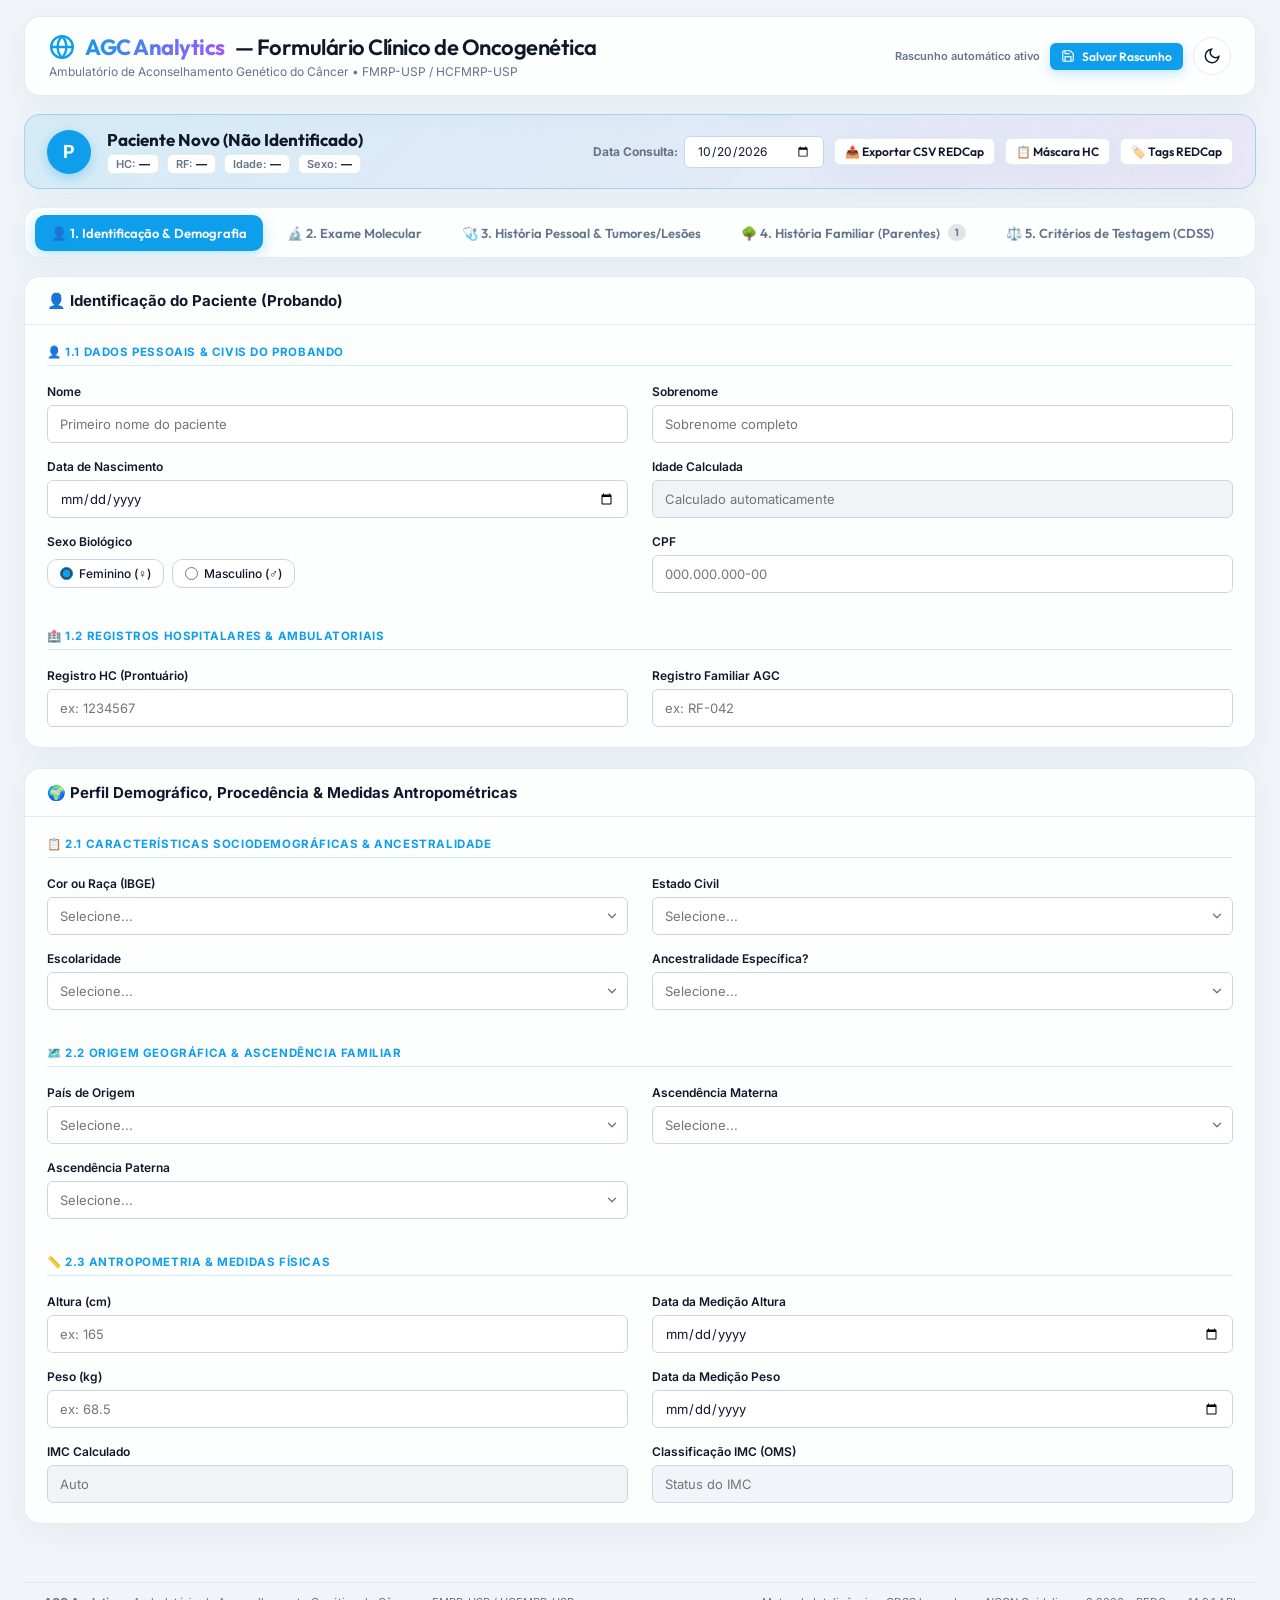
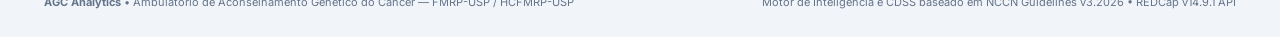
==== commit 75ffb978: "Correção mama_crit_6" ====
--- a/formulario/index.html
+++ b/formulario/index.html
@@ -1,8 +1,14 @@
 <!DOCTYPE html>
-<p>Warning: Cannot modify header information - headers already sent by (output started at C:\xampp\htdocs\oncogenetica\Antigravity\Formul&aacute;rio\build_producao.php:10) in C:\xampp\htdocs\oncogenetica\Antigravity\Formul&aacute;rio\index.php on line 10
-
-
-</p><meta charset="UTF-8"><meta name="viewport" content="width=device-width, initial-scale=1.0"><title>AGC Analytics &mdash; Formul&aacute;rio Cl&iacute;nico de Oncogen&eacute;tica (FMRP-USP)</title><!-- Design System do Formul&aacute;rio --><link rel="stylesheet" href="assets/css/style.css"><style>
+<html lang="pt-BR" data-theme="light">
+<head>
+    <meta charset="UTF-8">
+    <meta name="viewport" content="width=device-width, initial-scale=1.0">
+    <title>AGC Analytics &mdash; Formul&aacute;rio Cl&iacute;nico de Oncogen&eacute;tica (FMRP-USP)</title>
+    
+    <!-- Design System do Formul&aacute;rio -->
+    <link rel="stylesheet" href="assets/css/style.css">
+
+    <style>
         /* Combobox flutuante de parentesco */
         .parentesco-combobox-wrapper {
             position: relative !important;
@@ -257,7 +263,9 @@
             flex-shrink: 0 !important;
             margin-left: 6px !important;
         }
-    </style><body>
+    </style>
+</head>
+<body>
 
     <div class="app-container">
         
@@ -315,7 +323,7 @@
             <div class="patient-banner-actions">
                 <div style="display:flex; align-items:center; gap:6px;">
                     <label for="field-data-consulta" style="font-size:12px; font-weight:700; color:var(--text-muted); white-space:nowrap;">Data Consulta:</label>
-                    <input type="date" id="field-data-consulta" data-redcap-field="data_primeira_consulta_agc" class="form-control" style="width:140px; height:32px; font-size:12px;" value="2026-10-19">
+                    <input type="date" id="field-data-consulta" data-redcap-field="data_primeira_consulta_agc" class="form-control" style="width:140px; height:32px; font-size:12px;" value="2026-10-20">
                 </div>
 
                 
@@ -4835,6 +4843,5 @@
             }
         }
     </script>
-
-
 </body>
+</html>
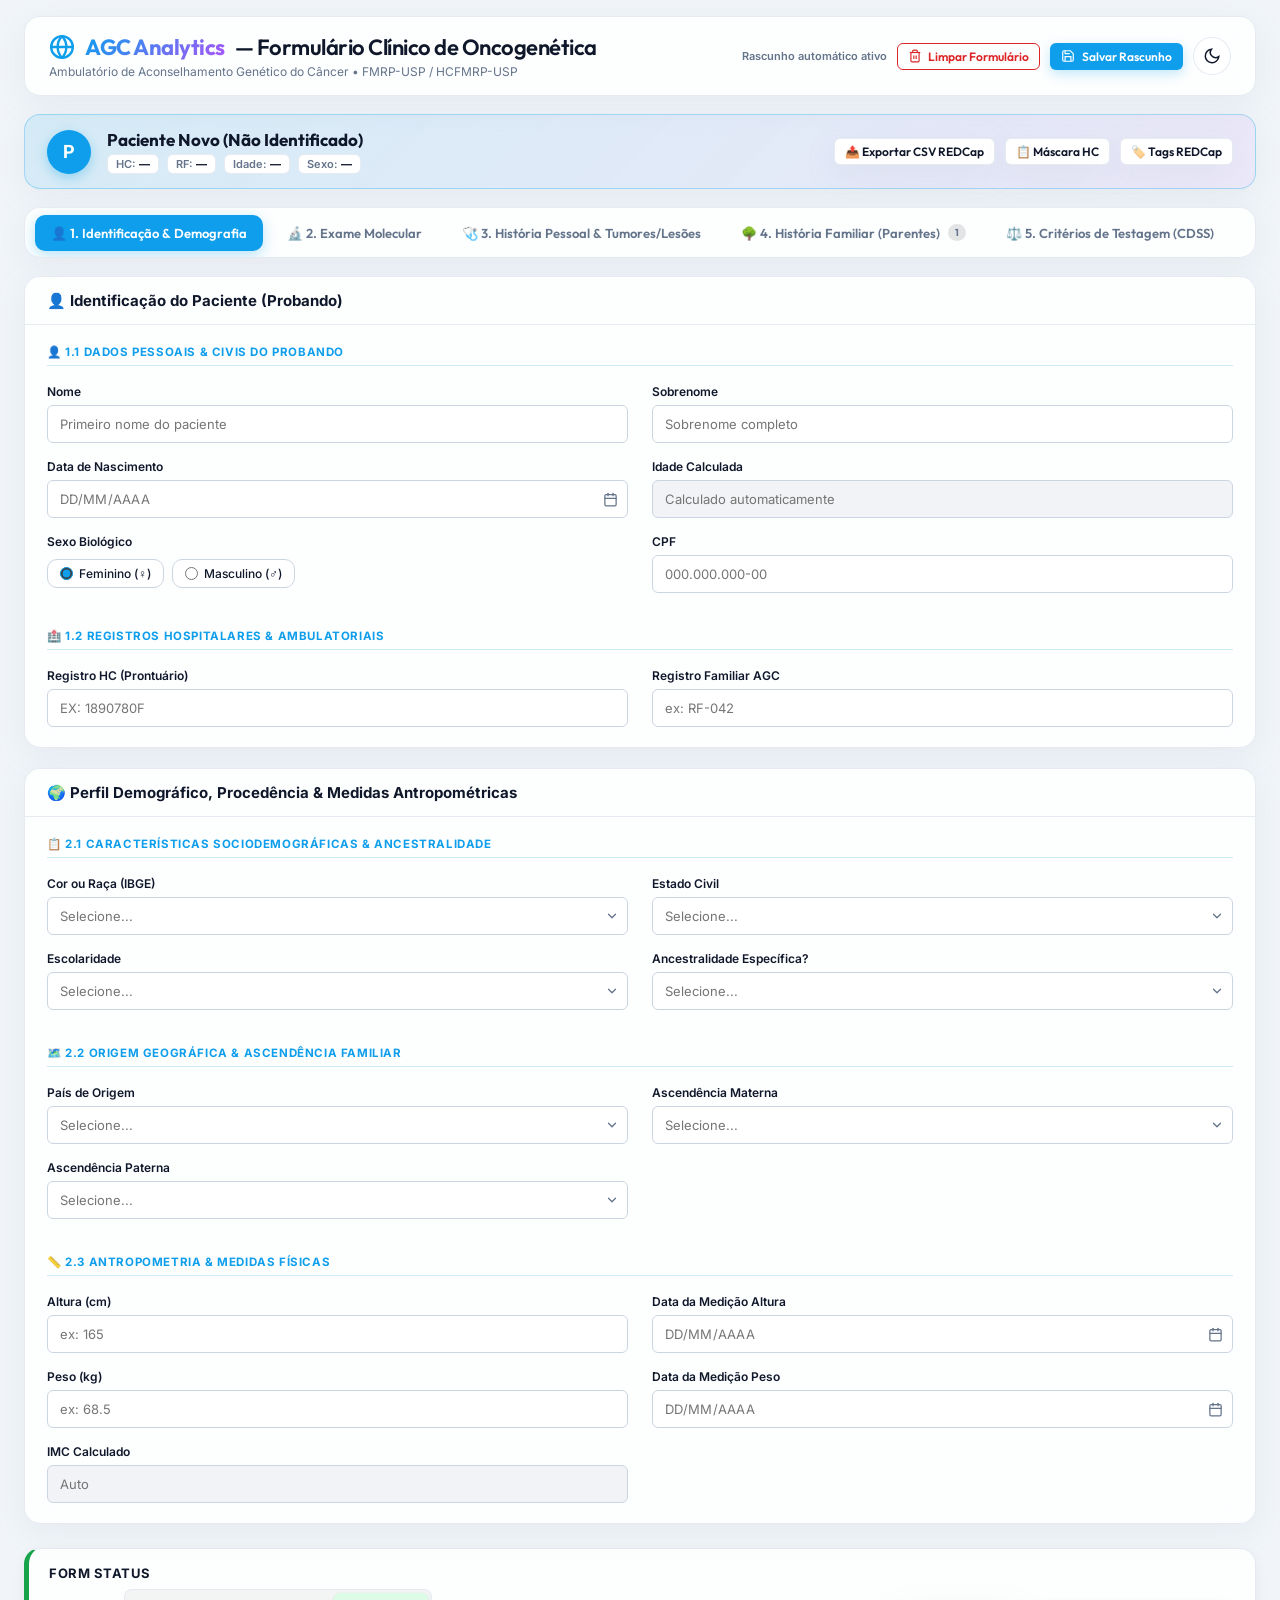
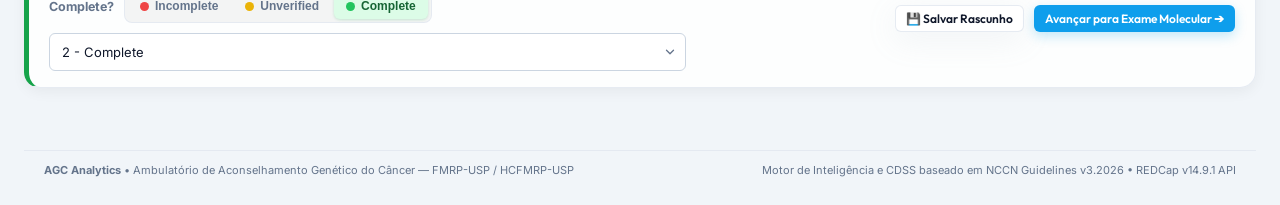
==== commit 4d5c634a: "Atualizações e correções do formulário" ====
--- a/formulario/index.html
+++ b/formulario/index.html
@@ -288,6 +288,16 @@
                     Rascunho autom&aacute;tico ativo
                 </span>
 
+                <button type="button" class="btn btn-outline-danger btn-sm" id="btn-limpar-formulario" title="Limpar todo o formul&aacute;rio e reiniciar para novo paciente">
+                    <svg width="14" height="14" viewbox="0 0 24 24" fill="none" stroke="currentColor" stroke-width="2">
+                        <polyline points="3 6 5 6 21 6"></polyline>
+                        <path d="M19 6v14a2 2 0 0 1-2 2H7a2 2 0 0 1-2-2V6m3 0V4a2 2 0 0 1 2-2h4a2 2 0 0 1 2 2v2"></path>
+                        <line x1="10" y1="11" x2="10" y2="17"></line>
+                        <line x1="14" y1="11" x2="14" y2="17"></line>
+                    </svg>
+                    Limpar Formul&aacute;rio
+                </button>
+
                 <button type="button" class="btn btn-primary btn-sm" id="btn-salvar-rascunho" title="Salvar dados atuais no navegador">
                     <svg width="14" height="14" viewbox="0 0 24 24" fill="none" stroke="currentColor" stroke-width="2">
                         <path d="M19 21H5a2 2 0 0 1-2-2V5a2 2 0 0 1 2-2h11l5 5v11a2 2 0 0 1-2 2z"></path>
@@ -321,11 +331,6 @@
             </div>
 
             <div class="patient-banner-actions">
-                <div style="display:flex; align-items:center; gap:6px;">
-                    <label for="field-data-consulta" style="font-size:12px; font-weight:700; color:var(--text-muted); white-space:nowrap;">Data Consulta:</label>
-                    <input type="date" id="field-data-consulta" data-redcap-field="data_primeira_consulta_agc" class="form-control" style="width:140px; height:32px; font-size:12px;" value="2026-10-20">
-                </div>
-
                 
 
                 <button type="button" class="btn btn-secondary btn-sm" id="btn-exportar-csv-redcap" title="Exportar Paciente Atual em CSV Oficial (5.098 Colunas REDCap)">
@@ -408,7 +413,7 @@
                             <label class="form-label">
                                 Data de Nascimento <span class="field-redcap-tag">[dob]</span>
                             </label>
-                            <input type="date" id="field-dob" data-redcap-field="dob" class="form-control">
+                            <input type="text" id="field-dob" data-redcap-field="dob" class="form-control date-masked-input" placeholder="DD/MM/AAAA" maxlength="10">
                         </div>
 
                         <div class="form-group">
@@ -444,11 +449,26 @@
                             &#127973; 1.2 Registros Hospitalares &amp; Ambulatoriais
                         </div>
 
-                        <div class="form-group">
-                            <label class="form-label">
+                        <div class="form-group" id="container-field-registrohc">
+                            <label class="form-label" for="field-registrohc">
                                 Registro HC (Prontu&aacute;rio) <span class="field-redcap-tag">[registrohc]</span>
                             </label>
-                            <input type="text" id="field-registrohc" data-redcap-field="registrohc" class="form-control" placeholder="ex: 1234567">
+                            <div style="position: relative;">
+                                <input type="text" id="field-registrohc" data-redcap-field="registrohc" class="form-control" placeholder="ex: 1890780F" autocomplete="off" style="text-transform: uppercase;">
+                                <span id="hc-validation-badge" style="display: none; position: absolute; right: 10px; top: 50%; transform: translateY(-50%); font-size: 11px; font-weight: 700; padding: 2px 8px; border-radius: 4px; pointer-events: none;"></span>
+                            </div>
+                            <div id="alerta-duplicidade-hc" class="hc-alerta-box" style="display: none;">
+                                <div class="hc-alerta-header">
+                                    <span>&#9888;&#65039;</span>
+                                    <span>Aten&ccedil;&atilde;o: Registro HC j&aacute; cadastrado no REDCap!</span>
+                                </div>
+                                <div class="hc-alerta-detalhes" id="alerta-duplicidade-hc-detalhes"></div>
+                                <div id="alerta-duplicidade-hc-acoes" style="display: none;">
+                                    <button type="button" class="btn-carregar-paciente-hc" id="btn-carregar-paciente-hc">
+                                        &#128229; Carregar dados deste paciente no formul&aacute;rio
+                                    </button>
+                                </div>
+                            </div>
                         </div>
 
                         <div class="form-group">
@@ -671,7 +691,7 @@
                             <label class="form-label">
                                 Data da Medi&ccedil;&atilde;o Altura <span class="field-redcap-tag">[data_altura]</span>
                             </label>
-                            <input type="date" id="field-data-altura" data-redcap-field="data_altura" class="form-control">
+                            <input type="text" id="field-data-altura" data-redcap-field="data_altura" class="form-control date-masked-input" placeholder="DD/MM/AAAA" maxlength="10">
                         </div>
 
                         <div class="form-group">
@@ -685,24 +705,57 @@
                             <label class="form-label">
                                 Data da Medi&ccedil;&atilde;o Peso <span class="field-redcap-tag">[data_peso]</span>
                             </label>
-                            <input type="date" id="field-data-peso" data-redcap-field="data_peso" class="form-control">
+                            <input type="text" id="field-data-peso" data-redcap-field="data_peso" class="form-control date-masked-input" placeholder="DD/MM/AAAA" maxlength="10">
                         </div>
 
                         <div class="form-group">
-                            <label class="form-label">
-                                IMC Calculado <span class="field-redcap-tag">[bmi]</span>
+                            <label class="form-label" style="display:flex; justify-content:space-between; align-items:center;">
+                                <span>IMC Calculado <span class="field-redcap-tag">[bmi]</span></span>
+                                <span id="badge-bmi-status" class="badge" style="display:none; font-size:11px; padding:2px 8px; border-radius:12px; font-weight:700;"></span>
                             </label>
                             <input type="text" id="field-bmi" data-redcap-field="bmi" class="form-control" placeholder="Auto" readonly>
                         </div>
 
-                        <div class="form-group">
-                            <label class="form-label">
-                                Classifica&ccedil;&atilde;o IMC (OMS)
-                            </label>
-                            <input type="text" id="field-bmi-status" class="form-control" placeholder="Status do IMC" readonly style="color:var(--text-muted); background:var(--bg-app);">
-                        </div>
-
-                    </div>
+                    </div>
+                </div>
+            </div>
+
+            <!-- STATUS DO INSTRUMENTO (REDCAP FORM STATUS) -->
+            <div class="redcap-form-status-panel status-is-2" id="panel-status-tab-identificacao">
+                <div class="redcap-status-info">
+                    <div class="redcap-status-title-row">
+                        <span class="redcap-status-header-text">Form Status</span>
+                        <span class="field-redcap-tag">[identificao_complete]</span>
+                    </div>
+                    <div class="redcap-status-controls">
+                        <label class="redcap-status-label-text" for="field-identificao-complete">Complete?</label>
+                        <div class="redcap-status-btn-group" role="group" aria-label="Status de preenchimento">
+                            <button type="button" class="redcap-status-btn" data-val="0" title="0 - Incomplete (Incompleto)" onclick="FormularioClinico.definirStatusComplete('identificao', '0')">
+                                <span class="redcap-status-dot dot-0"></span> Incomplete
+                            </button>
+                            <button type="button" class="redcap-status-btn" data-val="1" title="1 - Unverified (N&atilde;o verificado)" onclick="FormularioClinico.definirStatusComplete('identificao', '1')">
+                                <span class="redcap-status-dot dot-1"></span> Unverified
+                            </button>
+                            <button type="button" class="redcap-status-btn is-active" data-val="2" title="2 - Complete (Completo - Padr&atilde;o)" onclick="FormularioClinico.definirStatusComplete('identificao', '2')">
+                                <span class="redcap-status-dot dot-2"></span> Complete
+                            </button>
+                        </div>
+                        <select class="form-control redcap-status-select-native" id="field-identificao-complete" data-redcap-field="identificao_complete" name="identificao_complete" onchange="FormularioClinico.sincronizarStatusComplete('identificao', this.value)">
+                            <option value="0">0 - Incomplete</option>
+                            <option value="1">1 - Unverified</option>
+                            <option value="2" selected>2 - Complete</option>
+                        </select>
+                        <input type="hidden" id="field-demografia-complete" data-redcap-field="demografia_complete" value="2">
+                    </div>
+                </div>
+
+                <div class="redcap-status-actions">
+                    <button type="button" class="btn btn-secondary btn-sm" onclick="FormularioClinico.salvarRascunho(true)" title="Salvar rascunho dos dados atuais no navegador">
+                        &#128190; Salvar Rascunho
+                    </button>
+                    <button type="button" class="btn btn-primary btn-sm" onclick="FormularioClinico.trocarAba('tab-molecular')" title="Avan&ccedil;ar para o pr&oacute;ximo instrumento">
+                        Avan&ccedil;ar para Exame Molecular &#10132;
+                    </button>
                 </div>
             </div>
 
@@ -742,7 +795,7 @@
 
                         <div class="form-group" data-branching-rule="[realizou_algum_exame_molec] == '1'" style="display:none;">
                             <label class="form-label">Data de Realiza&ccedil;&atilde;o <span class="field-redcap-tag">[data_exame_molecular]</span></label>
-                            <input type="date" id="field-data-mol" data-redcap-field="data_exame_molecular" class="form-control">
+                            <input type="text" id="field-data-mol" data-redcap-field="data_exame_molecular" class="form-control date-masked-input" placeholder="DD/MM/AAAA" maxlength="10">
                         </div>
 
                         <div class="form-group" data-branching-rule="[realizou_algum_exame_molec] == '1'" style="display:none;">
@@ -1555,11 +1608,6 @@
                                 </div>
 
                                 <div class="form-group" data-branching-rule="[exame_molecular_realizado(6)] == '1'" style="display:none;">
-                                    <label class="form-label">Data Outros Exames <span class="field-redcap-tag">[data_molecular_outros]</span></label>
-                                    <input type="date" id="field-data-molecular-outros" data-redcap-field="data_molecular_outros" class="form-control">
-                                </div>
-
-                                <div class="form-group" data-branching-rule="[exame_molecular_realizado(6)] == '1'" style="display:none;">
                                     <label class="form-label">N&ordm; de Genes Avaliados <span class="field-redcap-tag">[n_genes]</span></label>
                                     <input type="text" id="field-n-genes" data-redcap-field="n_genes" class="form-control" placeholder="ex: 84">
                                 </div>
@@ -1577,11 +1625,6 @@
                                 <div class="form-group" data-branching-rule="[exame_molecular_realizado(7)] == '1'" style="display:none;">
                                     <label class="form-label">Outro Exame de Pesquisa <span class="field-redcap-tag">[outra_pesquisa]</span></label>
                                     <input type="text" id="field-outra-pesquisa" data-redcap-field="outra_pesquisa" class="form-control" placeholder="Nome do protocolo de pesquisa">
-                                </div>
-
-                                <div class="form-group" data-branching-rule="[exame_molecular_realizado(7)] == '1'" style="display:none;">
-                                    <label class="form-label">Data Outra Pesquisa <span class="field-redcap-tag">[data_outra_pesquisa]</span></label>
-                                    <input type="date" id="field-data-outra-pesquisa" data-redcap-field="data_outra_pesquisa" class="form-control">
                                 </div>
 
                                 <div class="form-group" data-branching-rule="[exame_molecular_realizado(7)] == '1'" style="display:none;">
@@ -1658,14 +1701,57 @@
                                 </div>
                             </div>
 
-                            <div class="form-group" style="margin-top:14px;">
-                                <label class="form-label">Observa&ccedil;&otilde;es sobre o Exame Molecular <span class="field-redcap-tag">[obs_molecular]</span></label>
-                                <textarea id="field-obs-molecular" data-redcap-field="obs_molecular" class="form-control" style="height:70px;" placeholder="Laudo gen&eacute;tico, profundidade de cobertura, transcritos de refer&ecirc;ncia, limites t&eacute;cnicos..."></textarea>
-                            </div>
-
-                        </div>
-                    </div>
-
+                        </div>
+                    </div>
+
+                    <!-- SUBGRUPO 2.4: OBSERVA&Ccedil;&Otilde;ES SOBRE O EXAME MOLECULAR (SEMPRE VIS&Iacute;VEL CONFORME REDCAP) -->
+                    <div class="form-subgroup-title" style="margin-top:18px;">
+                        &#128221; 2.4 Observa&ccedil;&otilde;es sobre o Exame Molecular
+                    </div>
+
+                    <div class="form-group" style="margin-top:10px;">
+                        <label class="form-label">Observa&ccedil;&otilde;es sobre o Exame Molecular <span class="field-redcap-tag">[obs_molecular]</span></label>
+                        <textarea id="field-obs-molecular" data-redcap-field="obs_molecular" class="form-control" style="height:75px;" placeholder="Laudo gen&eacute;tico, profundidade de cobertura, transcritos de refer&ecirc;ncia, limites t&eacute;cnicos, justificativas para n&atilde;o realiza&ccedil;&atilde;o ou observa&ccedil;&otilde;es adicionais..."></textarea>
+                    </div>
+
+                </div>
+            </div>
+
+            <!-- STATUS DO INSTRUMENTO (REDCAP FORM STATUS) -->
+            <div class="redcap-form-status-panel status-is-2" id="panel-status-tab-molecular">
+                <div class="redcap-status-info">
+                    <div class="redcap-status-title-row">
+                        <span class="redcap-status-header-text">Form Status</span>
+                        <span class="field-redcap-tag">[exame_molecular_complete]</span>
+                    </div>
+                    <div class="redcap-status-controls">
+                        <label class="redcap-status-label-text" for="field-exame_molecular-complete">Complete?</label>
+                        <div class="redcap-status-btn-group" role="group" aria-label="Status de preenchimento">
+                            <button type="button" class="redcap-status-btn" data-val="0" title="0 - Incomplete (Incompleto)" onclick="FormularioClinico.definirStatusComplete('exame_molecular', '0')">
+                                <span class="redcap-status-dot dot-0"></span> Incomplete
+                            </button>
+                            <button type="button" class="redcap-status-btn" data-val="1" title="1 - Unverified (N&atilde;o verificado)" onclick="FormularioClinico.definirStatusComplete('exame_molecular', '1')">
+                                <span class="redcap-status-dot dot-1"></span> Unverified
+                            </button>
+                            <button type="button" class="redcap-status-btn is-active" data-val="2" title="2 - Complete (Completo - Padr&atilde;o)" onclick="FormularioClinico.definirStatusComplete('exame_molecular', '2')">
+                                <span class="redcap-status-dot dot-2"></span> Complete
+                            </button>
+                        </div>
+                        <select class="form-control redcap-status-select-native" id="field-exame_molecular-complete" data-redcap-field="exame_molecular_complete" name="exame_molecular_complete" onchange="FormularioClinico.sincronizarStatusComplete('exame_molecular', this.value)">
+                            <option value="0">0 - Incomplete</option>
+                            <option value="1">1 - Unverified</option>
+                            <option value="2" selected>2 - Complete</option>
+                        </select>
+                    </div>
+                </div>
+
+                <div class="redcap-status-actions">
+                    <button type="button" class="btn btn-secondary btn-sm" onclick="FormularioClinico.salvarRascunho(true)" title="Salvar rascunho dos dados atuais no navegador">
+                        &#128190; Salvar Rascunho
+                    </button>
+                    <button type="button" class="btn btn-primary btn-sm" onclick="FormularioClinico.trocarAba('tab-historia-pessoal')" title="Avan&ccedil;ar para o pr&oacute;ximo instrumento">
+                        Avan&ccedil;ar para Hist&oacute;ria Pessoal &#10132;
+                    </button>
                 </div>
             </div>
 
@@ -1693,6 +1779,13 @@
                         <!-- SUBGRUPO 1: MOTIVO DA CONSULTA -->
                         <div class="form-subgroup-title">
                             &#129658; 3.1 Motivo da Consulta &amp; Encaminhamento AGC
+                        </div>
+
+                        <div class="form-group" style="max-width: 320px;">
+                            <label class="form-label" for="field-data-consulta">
+                                Data da Primeira Consulta na Gen&eacute;tica <span class="field-redcap-tag">[data_primeira_consulta_agc]</span>
+                            </label>
+                            <input type="text" id="field-data-consulta" data-redcap-field="data_primeira_consulta_agc" class="form-control date-masked-input" placeholder="DD/MM/AAAA" maxlength="10" value="26/10/2026">
                         </div>
 
                         <div class="form-group col-span-2">
@@ -1752,12 +1845,12 @@
 
                         <div class="form-group" data-branching-rule="[vital_status] == '2'" style="display:none;">
                             <label class="form-label">Data de Falecimento <span class="field-redcap-tag">[date_death]</span></label>
-                            <input type="date" id="field-date-death" data-redcap-field="date_death" class="form-control">
+                            <input type="text" id="field-date-death" data-redcap-field="date_death" class="form-control date-masked-input" placeholder="DD/MM/AAAA" maxlength="10">
                         </div>
 
                         <div class="form-group" data-branching-rule="[vital_status] == '1' || [vital_status] == '3'">
                             <label class="form-label">&Uacute;ltimo Acompanhamento <span class="field-redcap-tag">[last_followup]</span></label>
-                            <input type="date" id="field-last-followup" data-redcap-field="last_followup" class="form-control">
+                            <input type="text" id="field-last-followup" data-redcap-field="last_followup" class="form-control date-masked-input" placeholder="DD/MM/AAAA" maxlength="10">
                         </div>
 
                         <!-- SUBGRUPO 3: H&Aacute;BITOS DE VIDA & EXPOSI&Ccedil;&Otilde;ES -->
@@ -1771,7 +1864,7 @@
                             </label>
                             <select id="field-tobacco" data-redcap-field="tobacco" class="form-control">
                                 <option value=""></option>
-<option value="1">Nunca</option>
+<option value="1">Nega</option>
 <option value="2">Anteriormente</option>
 <option value="3">Atualmente</option>
 <option value="4">Desconhecido</option>
@@ -1784,7 +1877,7 @@
                             </label>
                             <select id="field-alcohol" data-redcap-field="alcohol" class="form-control">
                                 <option value=""></option>
-<option value="1">Nunca</option>
+<option value="1">Nega</option>
 <option value="2">Anteriormente</option>
 <option value="3">Atualmente</option>
 <option value="4">Desconhecido</option>
@@ -1796,25 +1889,21 @@
                                 Exposi&ccedil;&atilde;o &agrave; Carcin&oacute;genos <span class="field-redcap-tag">[exposi_carci]</span>
                             </label>
                             <div class="checkbox-pills-group">
-                                <label class="checkbox-pill-label">
-                                    <input type="checkbox" name="exposi_carci" data-redcap-field="exposi_carci" data-code="1" value="1"> 1, Radia&ccedil;&atilde;o ionizante
-                                </label>
-                                <label class="checkbox-pill-label">
-                                    <input type="checkbox" name="exposi_carci" data-redcap-field="exposi_carci" data-code="2" value="2"> 2, Exposi&ccedil;&atilde;o &agrave; Luz UV significativa
-                                </label>
-                                <label class="checkbox-pill-label">
-                                    <input type="checkbox" name="exposi_carci" data-redcap-field="exposi_carci" data-code="3" value="3"> 3, Exposi&ccedil;&atilde;o ocupacional
-                                </label>
-                                <label class="checkbox-pill-label">
-                                    <input type="checkbox" name="exposi_carci" data-redcap-field="exposi_carci" data-code="4" value="4"> 4, Agentes infecciosos
-                                </label>
-                                <label class="checkbox-pill-label">
-                                    <input type="checkbox" name="exposi_carci" data-redcap-field="exposi_carci" data-code="5" value="5"> 5, Outra
-                                </label>
-                                <label class="checkbox-pill-label">
-                                    <input type="checkbox" name="exposi_carci" data-redcap-field="exposi_carci" data-code="6" value="6"> 6, Nenhuma conhecida
-                                </label>
-                            </div>
+                                                                    <label class="checkbox-pill-label">
+                                        <input type="checkbox" name="exposi_carci" data-redcap-field="exposi_carci" data-code="1" value="1"> 1, Radia&ccedil;&atilde;o ionizante                                    </label>
+                                                                    <label class="checkbox-pill-label">
+                                        <input type="checkbox" name="exposi_carci" data-redcap-field="exposi_carci" data-code="2" value="2"> 2, Exposi&ccedil;&atilde;o &agrave; Luz UV significativa                                    </label>
+                                                                    <label class="checkbox-pill-label">
+                                        <input type="checkbox" name="exposi_carci" data-redcap-field="exposi_carci" data-code="3" value="3"> 3, Exposi&ccedil;&atilde;o ocupacional                                    </label>
+                                                                    <label class="checkbox-pill-label">
+                                        <input type="checkbox" name="exposi_carci" data-redcap-field="exposi_carci" data-code="4" value="4"> 4, Agentes infecciosos                                    </label>
+                                                                    <label class="checkbox-pill-label">
+                                        <input type="checkbox" name="exposi_carci" data-redcap-field="exposi_carci" data-code="7" value="7"> 7, Terapia de reposi&ccedil;&atilde;o hormonal / Hormonioterapia                                    </label>
+                                                                    <label class="checkbox-pill-label">
+                                        <input type="checkbox" name="exposi_carci" data-redcap-field="exposi_carci" data-code="5" value="5"> 5, Outra                                    </label>
+                                                                    <label class="checkbox-pill-label">
+                                        <input type="checkbox" name="exposi_carci" data-redcap-field="exposi_carci" data-code="6" value="6"> 6, Nenhuma conhecida                                    </label>
+                                                            </div>
                         </div>
 
                         <div class="form-group col-span-2" data-branching-rule="[exposi_carci(5)] == '1'" style="display:none;">
@@ -1824,87 +1913,168 @@
                             <input type="text" id="field-carci-espec" data-redcap-field="carci_espec" class="form-control" placeholder="Especifique o agente carcin&oacute;geno...">
                         </div>
 
-                        <!-- SUBGRUPO 4: SUSPEITAS E DIAGN&Oacute;STICOS CL&Iacute;NICOS / MOLECULARES -->
+                        <!-- SUBGRUPO 4: DIAGN&Oacute;STICOS SINDR&Ocirc;MICOS -->
                         <div class="form-subgroup-title">
-                            &#129516; 3.4 Diagn&oacute;sticos Sindr&ocirc;micos (Confirmados / Suspeitos / Descartados)
-                        </div>
-
-                        <div class="form-grid grid-cols-2">
-                                <div class="form-group">
-                                    <label class="form-label">HBOC <span class="field-redcap-tag">[hboc]</span></label>
-                                    <select id="field-hboc" data-redcap-field="hboc" class="form-control">
-                                        <option value=""></option>
-<option value="1">DX Molecuar</option>
-<option value="2">DX ou supeita cl&iacute;nica</option>
-<option value="3">Descartado</option>
-                                    </select>
-                                </div>
-
-                                <div class="form-group">
-                                    <label class="form-label">LYNCH <span class="field-redcap-tag">[lynch]</span></label>
-                                    <select id="field-lynch" data-redcap-field="lynch" class="form-control">
-                                        <option value=""></option>
-<option value="1">DX Molecuar</option>
-<option value="2">DX ou supeita cl&iacute;nica</option>
-<option value="3">Descartado</option>
-                                    </select>
-                                </div>
-
-                                <div class="form-group">
-                                    <label class="form-label">Li-Fraumeni <span class="field-redcap-tag">[li_fraumeni]</span></label>
-                                    <select id="field-li-fraumeni" data-redcap-field="li_fraumeni" class="form-control">
-                                        <option value=""></option>
-<option value="1">DX Molecuar</option>
-<option value="2">DX ou supeita cl&iacute;nica</option>
-<option value="3">Descartado</option>
-                                    </select>
-                                </div>
-
-                                <div class="form-group">
-                                    <label class="form-label">Cowden / PTEN <span class="field-redcap-tag">[cownden_pten]</span></label>
-                                    <select id="field-cownden-pten" data-redcap-field="cownden_pten" class="form-control">
-                                        <option value=""></option>
-<option value="1">DX Molecuar</option>
-<option value="2">DX ou supeita cl&iacute;nica</option>
-<option value="3">Descartado</option>
-                                    </select>
-                                </div>
-
-                                <div class="form-group">
-                                    <label class="form-label">VHL <span class="field-redcap-tag">[vhl]</span></label>
-                                    <select id="field-vhl" data-redcap-field="vhl" class="form-control">
-                                        <option value=""></option>
-<option value="1">DX Molecuar</option>
-<option value="2">DX ou supeita cl&iacute;nica</option>
-<option value="3">Descartado</option>
-                                    </select>
-                                </div>
-
-                                <div class="form-group">
-                                    <label class="form-label">Polipose Heredit&aacute;ria <span class="field-redcap-tag">[polipose]</span></label>
-                                    <select id="field-polipose" data-redcap-field="polipose" class="form-control">
-                                        <option value=""></option>
-<option value="1">DX Molecuar</option>
-<option value="2">DX ou supeita cl&iacute;nica</option>
-<option value="3">Descartado</option>
-                                    </select>
-                                </div>
-
-                                <div class="form-group">
-                                    <label class="form-label">OUTROS Diagn&oacute;sticos <span class="field-redcap-tag">[outros_diagnos]</span></label>
-                                    <select id="field-outros-diagnos" data-redcap-field="outros_diagnos" class="form-control">
-                                        <option value=""></option>
-<option value="1">DX Molecuar</option>
-<option value="2">DX ou supeita cl&iacute;nica</option>
-<option value="3">Descartado</option>
-                                    </select>
-                                </div>
-
-                                <div class="form-group" data-branching-rule="[outros_diagnos] == '1' || [outros_diagnos] == '2'" style="display:none;">
-                                    <label class="form-label">Qual o Diagn&oacute;stico Suspeito ou Confirmado? <span class="field-redcap-tag">[outros_dx_espec]</span></label>
-                                    <input type="text" id="field-outros-dx-espec" data-redcap-field="outros_dx_espec" class="form-control" placeholder="Especifique a hip&oacute;tese sindr&ocirc;mica...">
-                                </div>
-                            </div>
+                            &#129516; 3.4 Diagn&oacute;sticos Sindr&ocirc;micos (Confirmados e Suspeitos)
+                        </div>
+
+                        <div class="form-group col-span-2">
+                            <div class="dx-sindromicos-grid">
+
+                                <!-- COLUNA 1: DIAGN&Oacute;STICOS CONFIRMADOS -->
+                                <div class="dx-sindromicos-box">
+                                    <div class="dx-box-header-conf">
+                                        <div style="font-size:13px; font-weight:700; color:#15803d; display:flex; align-items:center; gap:6px;">
+                                            <span>&#9989; Diagn&oacute;sticos confirmados</span>
+                                        </div>
+                                        <span class="field-redcap-tag">[dx_conf]</span>
+                                    </div>
+
+                                    <div class="dx-checkbox-list">
+                                                                                    <label class="dx-checkbox-item">
+                                                <input type="checkbox" id="field-dx-conf-1" data-redcap-field="dx_conf" data-code="1" value="1">
+                                                <span>HBOC</span>
+                                            </label>
+                                                                                    <label class="dx-checkbox-item">
+                                                <input type="checkbox" id="field-dx-conf-2" data-redcap-field="dx_conf" data-code="2" value="2">
+                                                <span>Li-Fraumeni</span>
+                                            </label>
+                                                                                    <label class="dx-checkbox-item">
+                                                <input type="checkbox" id="field-dx-conf-3" data-redcap-field="dx_conf" data-code="3" value="3">
+                                                <span>Lynch</span>
+                                            </label>
+                                                                                    <label class="dx-checkbox-item">
+                                                <input type="checkbox" id="field-dx-conf-4" data-redcap-field="dx_conf" data-code="4" value="4">
+                                                <span>Polipose adenomatosa</span>
+                                            </label>
+                                                                                    <label class="dx-checkbox-item">
+                                                <input type="checkbox" id="field-dx-conf-5" data-redcap-field="dx_conf" data-code="5" value="5">
+                                                <span>Polipose Juvenil</span>
+                                            </label>
+                                                                                    <label class="dx-checkbox-item">
+                                                <input type="checkbox" id="field-dx-conf-6" data-redcap-field="dx_conf" data-code="6" value="6">
+                                                <span>Sindrome de Peutz Jegherz</span>
+                                            </label>
+                                                                                    <label class="dx-checkbox-item">
+                                                <input type="checkbox" id="field-dx-conf-7" data-redcap-field="dx_conf" data-code="7" value="7">
+                                                <span>S&iacute;ndrome de Cownden / PTEN</span>
+                                            </label>
+                                                                                    <label class="dx-checkbox-item">
+                                                <input type="checkbox" id="field-dx-conf-8" data-redcap-field="dx_conf" data-code="8" value="8">
+                                                <span>VHL</span>
+                                            </label>
+                                                                                    <label class="dx-checkbox-item">
+                                                <input type="checkbox" id="field-dx-conf-9" data-redcap-field="dx_conf" data-code="9" value="9">
+                                                <span>S&iacute;ndrome de Gorlin-Goltz</span>
+                                            </label>
+                                                                                    <label class="dx-checkbox-item">
+                                                <input type="checkbox" id="field-dx-conf-10" data-redcap-field="dx_conf" data-code="10" value="10">
+                                                <span>Neoplasia End&oacute;crina M&uacute;ltipla</span>
+                                            </label>
+                                                                                    <label class="dx-checkbox-item">
+                                                <input type="checkbox" id="field-dx-conf-11" data-redcap-field="dx_conf" data-code="11" value="11">
+                                                <span>S&iacute;ndrome de Brooke-Spiegler</span>
+                                            </label>
+                                                                                    <label class="dx-checkbox-item">
+                                                <input type="checkbox" id="field-dx-conf-12" data-redcap-field="dx_conf" data-code="12" value="12">
+                                                <span>C&acirc;ncer renal heredit&aacute;rio</span>
+                                            </label>
+                                                                                    <label class="dx-checkbox-item">
+                                                <input type="checkbox" id="field-dx-conf-13" data-redcap-field="dx_conf" data-code="13" value="13">
+                                                <span>Paraganglioma/feocromocitoma</span>
+                                            </label>
+                                                                                    <label class="dx-checkbox-item">
+                                                <input type="checkbox" id="field-dx-conf-20" data-redcap-field="dx_conf" data-code="20" value="20">
+                                                <span>Outra</span>
+                                            </label>
+                                        
+                                        <div class="form-group" data-branching-rule="[dx_conf(20)] = 1" style="display:none; margin-top:10px; padding-top:10px; border-top:1px dashed var(--border-color);">
+                                            <label class="form-label" for="field-outros-dx-espec" style="font-size:12px; font-weight:700;">
+                                                Se Outro especifique: <span class="field-redcap-tag">[outros_dx_espec]</span>
+                                            </label>
+                                            <input type="text" id="field-outros-dx-espec" data-redcap-field="outros_dx_espec" name="outros_dx_espec" class="form-control" placeholder="Especifique o diagn&oacute;stico confirmado (cl&iacute;nico ou molecular)...">
+                                        </div>
+                                    </div>
+                                </div>
+
+                                <!-- COLUNA 2: DIAGN&Oacute;STICOS SUSPEITOS -->
+                                <div class="dx-sindromicos-box">
+                                    <div class="dx-box-header-sus">
+                                        <div style="font-size:13px; font-weight:700; color:#a16207; display:flex; align-items:center; gap:6px;">
+                                            <span>&#128993; Diagn&oacute;sticos suspeitos</span>
+                                        </div>
+                                        <span class="field-redcap-tag">[dx_sus]</span>
+                                    </div>
+
+                                    <div class="dx-checkbox-list">
+                                                                                    <label class="dx-checkbox-item">
+                                                <input type="checkbox" id="field-dx-sus-1" data-redcap-field="dx_sus" data-code="1" value="1">
+                                                <span>HBOC</span>
+                                            </label>
+                                                                                    <label class="dx-checkbox-item">
+                                                <input type="checkbox" id="field-dx-sus-2" data-redcap-field="dx_sus" data-code="2" value="2">
+                                                <span>Li-Fraumeni</span>
+                                            </label>
+                                                                                    <label class="dx-checkbox-item">
+                                                <input type="checkbox" id="field-dx-sus-3" data-redcap-field="dx_sus" data-code="3" value="3">
+                                                <span>Lynch</span>
+                                            </label>
+                                                                                    <label class="dx-checkbox-item">
+                                                <input type="checkbox" id="field-dx-sus-4" data-redcap-field="dx_sus" data-code="4" value="4">
+                                                <span>Polipose adenomatosa</span>
+                                            </label>
+                                                                                    <label class="dx-checkbox-item">
+                                                <input type="checkbox" id="field-dx-sus-5" data-redcap-field="dx_sus" data-code="5" value="5">
+                                                <span>Polipose Juvenil</span>
+                                            </label>
+                                                                                    <label class="dx-checkbox-item">
+                                                <input type="checkbox" id="field-dx-sus-6" data-redcap-field="dx_sus" data-code="6" value="6">
+                                                <span>Sindrome de Peutz Jegherz</span>
+                                            </label>
+                                                                                    <label class="dx-checkbox-item">
+                                                <input type="checkbox" id="field-dx-sus-7" data-redcap-field="dx_sus" data-code="7" value="7">
+                                                <span>S&iacute;ndrome de Cownden / PTEN</span>
+                                            </label>
+                                                                                    <label class="dx-checkbox-item">
+                                                <input type="checkbox" id="field-dx-sus-8" data-redcap-field="dx_sus" data-code="8" value="8">
+                                                <span>VHL</span>
+                                            </label>
+                                                                                    <label class="dx-checkbox-item">
+                                                <input type="checkbox" id="field-dx-sus-9" data-redcap-field="dx_sus" data-code="9" value="9">
+                                                <span>S&iacute;ndrome de Gorlin-Goltz</span>
+                                            </label>
+                                                                                    <label class="dx-checkbox-item">
+                                                <input type="checkbox" id="field-dx-sus-10" data-redcap-field="dx_sus" data-code="10" value="10">
+                                                <span>Neoplasia End&oacute;crina M&uacute;ltipla</span>
+                                            </label>
+                                                                                    <label class="dx-checkbox-item">
+                                                <input type="checkbox" id="field-dx-sus-11" data-redcap-field="dx_sus" data-code="11" value="11">
+                                                <span>S&iacute;ndrome de Brooke-Spiegler</span>
+                                            </label>
+                                                                                    <label class="dx-checkbox-item">
+                                                <input type="checkbox" id="field-dx-sus-12" data-redcap-field="dx_sus" data-code="12" value="12">
+                                                <span>C&acirc;ncer renal heredit&aacute;rio</span>
+                                            </label>
+                                                                                    <label class="dx-checkbox-item">
+                                                <input type="checkbox" id="field-dx-sus-13" data-redcap-field="dx_sus" data-code="13" value="13">
+                                                <span>Paraganglioma/feocromocitoma</span>
+                                            </label>
+                                                                                    <label class="dx-checkbox-item">
+                                                <input type="checkbox" id="field-dx-sus-20" data-redcap-field="dx_sus" data-code="20" value="20">
+                                                <span>Outra</span>
+                                            </label>
+                                        
+                                        <div class="form-group" data-branching-rule="[dx_sus(20)] = 1" style="display:none; margin-top:10px; padding-top:10px; border-top:1px dashed var(--border-color);">
+                                            <label class="form-label" for="field-outros-dx-espec-sus" style="font-size:12px; font-weight:700;">
+                                                Se Outro especifique: <span class="field-redcap-tag">[outros_dx_espec_sus]</span>
+                                            </label>
+                                            <input type="text" id="field-outros-dx-espec-sus" data-redcap-field="outros_dx_espec_sus" name="outros_dx_espec_sus" class="form-control" placeholder="Especifique o diagn&oacute;stico suspeito...">
+                                        </div>
+                                    </div>
+                                </div>
+
+                            </div>
+                        </div>
 
                         <!-- SUBGRUPO 5: INFORMA&Ccedil;&Otilde;ES ADICIONAIS -->
                         <div class="form-subgroup-title">
@@ -2074,15 +2244,15 @@
                                     <input type="number" id="field-n-primario-1" data-redcap-field="n_primario_1" class="form-control" placeholder="1">
                                     <div style="display:flex; flex-direction:column; gap:4px; margin-top:6px; font-size:11px;">
                                         <label style="display:inline-flex; align-items:center; gap:6px; cursor:pointer; color:var(--text-muted);">
-                                            <input type="checkbox" data-redcap-field="n_primario_1_desc" value="1">
+                                            <input type="checkbox" id="field-n-primario-1-desc" name="n_primario_1_desc___1" data-field-name="n_primario_1_desc___1" data-redcap-field="n_primario_1_desc" data-code="1" value="1">
                                             <span>N&ordm; desconhecido <span class="field-redcap-tag">[n_primario_1_desc]</span></span>
                                         </label>
                                         <label style="display:inline-flex; align-items:center; gap:6px; cursor:pointer; color:var(--text-muted);">
-                                            <input type="checkbox" data-redcap-field="n_primario_1_nsa" value="1">
+                                            <input type="checkbox" id="field-n-primario-1-nsa" name="n_primario_1_nsa___1" data-field-name="n_primario_1_nsa___1" data-redcap-field="n_primario_1_nsa" data-code="1" value="1">
                                             <span>N&atilde;o se aplica numerar <span class="field-redcap-tag">[n_primario_1_nsa]</span></span>
                                         </label>
                                         <label style="display:inline-flex; align-items:center; gap:6px; cursor:pointer; color:var(--text-muted);">
-                                            <input type="checkbox" data-redcap-field="n_primario_1_inc" value="1">
+                                            <input type="checkbox" id="field-n-primario-1-inc" name="n_primario_1_inc___1" data-field-name="n_primario_1_inc___1" data-redcap-field="n_primario_1_inc" data-code="1" value="1">
                                             <span>N&ordm; incont&aacute;vel de les&otilde;es <span class="field-redcap-tag">[n_primario_1_inc]</span></span>
                                         </label>
                                     </div>
@@ -2233,15 +2403,15 @@
                                     <input type="number" id="field-n-primario-2" data-redcap-field="n_primario_2" class="form-control" placeholder="1">
                                     <div style="display:flex; flex-direction:column; gap:4px; margin-top:6px; font-size:11px;">
                                         <label style="display:inline-flex; align-items:center; gap:6px; cursor:pointer; color:var(--text-muted);">
-                                            <input type="checkbox" data-redcap-field="n_primario_2_desc" value="1">
+                                            <input type="checkbox" id="field-n-primario-2-desc" name="n_primario_2_desc___1" data-field-name="n_primario_2_desc___1" data-redcap-field="n_primario_2_desc" data-code="1" value="1">
                                             <span>N&ordm; desconhecido <span class="field-redcap-tag">[n_primario_2_desc]</span></span>
                                         </label>
                                         <label style="display:inline-flex; align-items:center; gap:6px; cursor:pointer; color:var(--text-muted);">
-                                            <input type="checkbox" data-redcap-field="n_primario_2_nsa" value="1">
+                                            <input type="checkbox" id="field-n-primario-2-nsa" name="n_primario_2_nsa___1" data-field-name="n_primario_2_nsa___1" data-redcap-field="n_primario_2_nsa" data-code="1" value="1">
                                             <span>N&atilde;o se aplica numerar <span class="field-redcap-tag">[n_primario_2_nsa]</span></span>
                                         </label>
                                         <label style="display:inline-flex; align-items:center; gap:6px; cursor:pointer; color:var(--text-muted);">
-                                            <input type="checkbox" data-redcap-field="n_primario_2_inc" value="1">
+                                            <input type="checkbox" id="field-n-primario-2-inc" name="n_primario_2_inc___1" data-field-name="n_primario_2_inc___1" data-redcap-field="n_primario_2_inc" data-code="1" value="1">
                                             <span>N&ordm; incont&aacute;vel de les&otilde;es <span class="field-redcap-tag">[n_primario_2_inc]</span></span>
                                         </label>
                                     </div>
@@ -2392,15 +2562,15 @@
                                     <input type="number" id="field-n-primario-3" data-redcap-field="n_primario_3" class="form-control" placeholder="1">
                                     <div style="display:flex; flex-direction:column; gap:4px; margin-top:6px; font-size:11px;">
                                         <label style="display:inline-flex; align-items:center; gap:6px; cursor:pointer; color:var(--text-muted);">
-                                            <input type="checkbox" data-redcap-field="n_primario_3_desc" value="1">
+                                            <input type="checkbox" id="field-n-primario-3-desc" name="n_primario_3_desc___1" data-field-name="n_primario_3_desc___1" data-redcap-field="n_primario_3_desc" data-code="1" value="1">
                                             <span>N&ordm; desconhecido <span class="field-redcap-tag">[n_primario_3_desc]</span></span>
                                         </label>
                                         <label style="display:inline-flex; align-items:center; gap:6px; cursor:pointer; color:var(--text-muted);">
-                                            <input type="checkbox" data-redcap-field="n_primario_3_nsa" value="1">
+                                            <input type="checkbox" id="field-n-primario-3-nsa" name="n_primario_3_nsa___1" data-field-name="n_primario_3_nsa___1" data-redcap-field="n_primario_3_nsa" data-code="1" value="1">
                                             <span>N&atilde;o se aplica numerar <span class="field-redcap-tag">[n_primario_3_nsa]</span></span>
                                         </label>
                                         <label style="display:inline-flex; align-items:center; gap:6px; cursor:pointer; color:var(--text-muted);">
-                                            <input type="checkbox" data-redcap-field="n_primario_3_inc" value="1">
+                                            <input type="checkbox" id="field-n-primario-3-inc" name="n_primario_3_inc___1" data-field-name="n_primario_3_inc___1" data-redcap-field="n_primario_3_inc" data-code="1" value="1">
                                             <span>N&ordm; incont&aacute;vel de les&otilde;es <span class="field-redcap-tag">[n_primario_3_inc]</span></span>
                                         </label>
                                     </div>
@@ -2551,15 +2721,15 @@
                                     <input type="number" id="field-n-primario-4" data-redcap-field="n_primario_4" class="form-control" placeholder="1">
                                     <div style="display:flex; flex-direction:column; gap:4px; margin-top:6px; font-size:11px;">
                                         <label style="display:inline-flex; align-items:center; gap:6px; cursor:pointer; color:var(--text-muted);">
-                                            <input type="checkbox" data-redcap-field="n_primario_4_desc" value="1">
+                                            <input type="checkbox" id="field-n-primario-4-desc" name="n_primario_4_desc___1" data-field-name="n_primario_4_desc___1" data-redcap-field="n_primario_4_desc" data-code="1" value="1">
                                             <span>N&ordm; desconhecido <span class="field-redcap-tag">[n_primario_4_desc]</span></span>
                                         </label>
                                         <label style="display:inline-flex; align-items:center; gap:6px; cursor:pointer; color:var(--text-muted);">
-                                            <input type="checkbox" data-redcap-field="n_primario_4_nsa" value="1">
+                                            <input type="checkbox" id="field-n-primario-4-nsa" name="n_primario_4_nsa___1" data-field-name="n_primario_4_nsa___1" data-redcap-field="n_primario_4_nsa" data-code="1" value="1">
                                             <span>N&atilde;o se aplica numerar <span class="field-redcap-tag">[n_primario_4_nsa]</span></span>
                                         </label>
                                         <label style="display:inline-flex; align-items:center; gap:6px; cursor:pointer; color:var(--text-muted);">
-                                            <input type="checkbox" data-redcap-field="n_primario_4_inc" value="1">
+                                            <input type="checkbox" id="field-n-primario-4-inc" name="n_primario_4_inc___1" data-field-name="n_primario_4_inc___1" data-redcap-field="n_primario_4_inc" data-code="1" value="1">
                                             <span>N&ordm; incont&aacute;vel de les&otilde;es <span class="field-redcap-tag">[n_primario_4_inc]</span></span>
                                         </label>
                                     </div>
@@ -2710,15 +2880,15 @@
                                     <input type="number" id="field-n-primario-5" data-redcap-field="n_primario_5" class="form-control" placeholder="1">
                                     <div style="display:flex; flex-direction:column; gap:4px; margin-top:6px; font-size:11px;">
                                         <label style="display:inline-flex; align-items:center; gap:6px; cursor:pointer; color:var(--text-muted);">
-                                            <input type="checkbox" data-redcap-field="n_primario_5_desc" value="1">
+                                            <input type="checkbox" id="field-n-primario-5-desc" name="n_primario_5_desc___1" data-field-name="n_primario_5_desc___1" data-redcap-field="n_primario_5_desc" data-code="1" value="1">
                                             <span>N&ordm; desconhecido <span class="field-redcap-tag">[n_primario_5_desc]</span></span>
                                         </label>
                                         <label style="display:inline-flex; align-items:center; gap:6px; cursor:pointer; color:var(--text-muted);">
-                                            <input type="checkbox" data-redcap-field="n_primario_5_nsa" value="1">
+                                            <input type="checkbox" id="field-n-primario-5-nsa" name="n_primario_5_nsa___1" data-field-name="n_primario_5_nsa___1" data-redcap-field="n_primario_5_nsa" data-code="1" value="1">
                                             <span>N&atilde;o se aplica numerar <span class="field-redcap-tag">[n_primario_5_nsa]</span></span>
                                         </label>
                                         <label style="display:inline-flex; align-items:center; gap:6px; cursor:pointer; color:var(--text-muted);">
-                                            <input type="checkbox" data-redcap-field="n_primario_5_inc" value="1">
+                                            <input type="checkbox" id="field-n-primario-5-inc" name="n_primario_5_inc___1" data-field-name="n_primario_5_inc___1" data-redcap-field="n_primario_5_inc" data-code="1" value="1">
                                             <span>N&ordm; incont&aacute;vel de les&otilde;es <span class="field-redcap-tag">[n_primario_5_inc]</span></span>
                                         </label>
                                     </div>
@@ -2869,15 +3039,15 @@
                                     <input type="number" id="field-n-primario-6" data-redcap-field="n_primario_6" class="form-control" placeholder="1">
                                     <div style="display:flex; flex-direction:column; gap:4px; margin-top:6px; font-size:11px;">
                                         <label style="display:inline-flex; align-items:center; gap:6px; cursor:pointer; color:var(--text-muted);">
-                                            <input type="checkbox" data-redcap-field="n_primario_6_desc" value="1">
+                                            <input type="checkbox" id="field-n-primario-6-desc" name="n_primario_6_desc___1" data-field-name="n_primario_6_desc___1" data-redcap-field="n_primario_6_desc" data-code="1" value="1">
                                             <span>N&ordm; desconhecido <span class="field-redcap-tag">[n_primario_6_desc]</span></span>
                                         </label>
                                         <label style="display:inline-flex; align-items:center; gap:6px; cursor:pointer; color:var(--text-muted);">
-                                            <input type="checkbox" data-redcap-field="n_primario_6_nsa" value="1">
+                                            <input type="checkbox" id="field-n-primario-6-nsa" name="n_primario_6_nsa___1" data-field-name="n_primario_6_nsa___1" data-redcap-field="n_primario_6_nsa" data-code="1" value="1">
                                             <span>N&atilde;o se aplica numerar <span class="field-redcap-tag">[n_primario_6_nsa]</span></span>
                                         </label>
                                         <label style="display:inline-flex; align-items:center; gap:6px; cursor:pointer; color:var(--text-muted);">
-                                            <input type="checkbox" data-redcap-field="n_primario_6_inc" value="1">
+                                            <input type="checkbox" id="field-n-primario-6-inc" name="n_primario_6_inc___1" data-field-name="n_primario_6_inc___1" data-redcap-field="n_primario_6_inc" data-code="1" value="1">
                                             <span>N&ordm; incont&aacute;vel de les&otilde;es <span class="field-redcap-tag">[n_primario_6_inc]</span></span>
                                         </label>
                                     </div>
@@ -2961,71 +3131,6 @@
 <label class="redcap-matrix-radio-label" for="radio-ish_her2-2"><input type="radio" id="radio-ish_her2-2" name="ish_her2" data-redcap-field="ish_her2" value="2" data-val="2"> <span>N&atilde;o Amplificado</span></label>
 <label class="redcap-matrix-radio-label" for="radio-ish_her2-3"><input type="radio" id="radio-ish_her2-3" name="ish_her2" data-redcap-field="ish_her2" value="3" data-val="3"> <span>Desconhecido</span></label>
 </div><div class="redcap-matrix-reset-row"><button type="button" class="redcap-matrix-reset-btn" onclick="FormularioClinico.limparRadioGrupo('ish_her2')">reset</button></div></div></div>                            </div>
-
-                            <!-- 3. Estadiamento -->
-                            <div class="redcap-matrix-section-title">Estadiamento</div>
-                            <div class="redcap-matrix-grid redcap-matrix-grid-4">
-                                <div class="redcap-matrix-col"><div class="redcap-matrix-col-header"><span>Estadiamento T</span> <span class="field-redcap-tag">[bc_t]</span></div><div class="redcap-matrix-options"><label class="redcap-matrix-radio-label" for="radio-bc_t-1"><input type="radio" id="radio-bc_t-1" name="bc_t" data-redcap-field="bc_t" value="1" data-val="1"> <span>Tis</span></label>
-<label class="redcap-matrix-radio-label" for="radio-bc_t-2"><input type="radio" id="radio-bc_t-2" name="bc_t" data-redcap-field="bc_t" value="2" data-val="2"> <span>T1</span></label>
-<label class="redcap-matrix-radio-label" for="radio-bc_t-3"><input type="radio" id="radio-bc_t-3" name="bc_t" data-redcap-field="bc_t" value="3" data-val="3"> <span>T2</span></label>
-<label class="redcap-matrix-radio-label" for="radio-bc_t-4"><input type="radio" id="radio-bc_t-4" name="bc_t" data-redcap-field="bc_t" value="4" data-val="4"> <span>T3</span></label>
-<label class="redcap-matrix-radio-label" for="radio-bc_t-5"><input type="radio" id="radio-bc_t-5" name="bc_t" data-redcap-field="bc_t" value="5" data-val="5"> <span>T4</span></label>
-<label class="redcap-matrix-radio-label" for="radio-bc_t-6"><input type="radio" id="radio-bc_t-6" name="bc_t" data-redcap-field="bc_t" value="6" data-val="6"> <span>Tx</span></label>
-<label class="redcap-matrix-radio-label" for="radio-bc_t-7"><input type="radio" id="radio-bc_t-7" name="bc_t" data-redcap-field="bc_t" value="7" data-val="7"> <span>Desconhecido</span></label>
-</div><div class="redcap-matrix-reset-row"><button type="button" class="redcap-matrix-reset-btn" onclick="FormularioClinico.limparRadioGrupo('bc_t')">reset</button></div></div>                                <div class="redcap-matrix-col"><div class="redcap-matrix-col-header"><span>Estadiamento N</span> <span class="field-redcap-tag">[bc_n]</span></div><div class="redcap-matrix-options"><label class="redcap-matrix-radio-label" for="radio-bc_n-1"><input type="radio" id="radio-bc_n-1" name="bc_n" data-redcap-field="bc_n" value="1" data-val="1"> <span>N0</span></label>
-<label class="redcap-matrix-radio-label" for="radio-bc_n-2"><input type="radio" id="radio-bc_n-2" name="bc_n" data-redcap-field="bc_n" value="2" data-val="2"> <span>N1</span></label>
-<label class="redcap-matrix-radio-label" for="radio-bc_n-3"><input type="radio" id="radio-bc_n-3" name="bc_n" data-redcap-field="bc_n" value="3" data-val="3"> <span>N2</span></label>
-<label class="redcap-matrix-radio-label" for="radio-bc_n-4"><input type="radio" id="radio-bc_n-4" name="bc_n" data-redcap-field="bc_n" value="4" data-val="4"> <span>N3</span></label>
-<label class="redcap-matrix-radio-label" for="radio-bc_n-5"><input type="radio" id="radio-bc_n-5" name="bc_n" data-redcap-field="bc_n" value="5" data-val="5"> <span>Nx</span></label>
-<label class="redcap-matrix-radio-label" for="radio-bc_n-6"><input type="radio" id="radio-bc_n-6" name="bc_n" data-redcap-field="bc_n" value="6" data-val="6"> <span>Desconhecido</span></label>
-</div><div class="redcap-matrix-reset-row"><button type="button" class="redcap-matrix-reset-btn" onclick="FormularioClinico.limparRadioGrupo('bc_n')">reset</button></div></div>                                <div class="redcap-matrix-col"><div class="redcap-matrix-col-header"><span>Estadiamento M</span> <span class="field-redcap-tag">[bc_m]</span></div><div class="redcap-matrix-options"><label class="redcap-matrix-radio-label" for="radio-bc_m-1"><input type="radio" id="radio-bc_m-1" name="bc_m" data-redcap-field="bc_m" value="1" data-val="1"> <span>M0</span></label>
-<label class="redcap-matrix-radio-label" for="radio-bc_m-2"><input type="radio" id="radio-bc_m-2" name="bc_m" data-redcap-field="bc_m" value="2" data-val="2"> <span>M1</span></label>
-<label class="redcap-matrix-radio-label" for="radio-bc_m-3"><input type="radio" id="radio-bc_m-3" name="bc_m" data-redcap-field="bc_m" value="3" data-val="3"> <span>Mx</span></label>
-<label class="redcap-matrix-radio-label" for="radio-bc_m-4"><input type="radio" id="radio-bc_m-4" name="bc_m" data-redcap-field="bc_m" value="4" data-val="4"> <span>Desconhecido</span></label>
-</div><div class="redcap-matrix-reset-row"><button type="button" class="redcap-matrix-reset-btn" onclick="FormularioClinico.limparRadioGrupo('bc_m')">reset</button></div></div>                                <div class="redcap-matrix-col"><div class="redcap-matrix-col-header"><span>Estadiamento cl&iacute;nico</span> <span class="field-redcap-tag">[bc_overall_stage]</span></div><div class="redcap-matrix-options"><label class="redcap-matrix-radio-label" for="radio-bc_overall_stage-1"><input type="radio" id="radio-bc_overall_stage-1" name="bc_overall_stage" data-redcap-field="bc_overall_stage" value="1" data-val="1"> <span>0</span></label>
-<label class="redcap-matrix-radio-label" for="radio-bc_overall_stage-2"><input type="radio" id="radio-bc_overall_stage-2" name="bc_overall_stage" data-redcap-field="bc_overall_stage" value="2" data-val="2"> <span>I</span></label>
-<label class="redcap-matrix-radio-label" for="radio-bc_overall_stage-3"><input type="radio" id="radio-bc_overall_stage-3" name="bc_overall_stage" data-redcap-field="bc_overall_stage" value="3" data-val="3"> <span>IIA</span></label>
-<label class="redcap-matrix-radio-label" for="radio-bc_overall_stage-4"><input type="radio" id="radio-bc_overall_stage-4" name="bc_overall_stage" data-redcap-field="bc_overall_stage" value="4" data-val="4"> <span>IIB</span></label>
-<label class="redcap-matrix-radio-label" for="radio-bc_overall_stage-5"><input type="radio" id="radio-bc_overall_stage-5" name="bc_overall_stage" data-redcap-field="bc_overall_stage" value="5" data-val="5"> <span>IIIA</span></label>
-<label class="redcap-matrix-radio-label" for="radio-bc_overall_stage-6"><input type="radio" id="radio-bc_overall_stage-6" name="bc_overall_stage" data-redcap-field="bc_overall_stage" value="6" data-val="6"> <span>IIIB</span></label>
-<label class="redcap-matrix-radio-label" for="radio-bc_overall_stage-7"><input type="radio" id="radio-bc_overall_stage-7" name="bc_overall_stage" data-redcap-field="bc_overall_stage" value="7" data-val="7"> <span>IIIC</span></label>
-<label class="redcap-matrix-radio-label" for="radio-bc_overall_stage-8"><input type="radio" id="radio-bc_overall_stage-8" name="bc_overall_stage" data-redcap-field="bc_overall_stage" value="8" data-val="8"> <span>IV</span></label>
-<label class="redcap-matrix-radio-label" for="radio-bc_overall_stage-9"><input type="radio" id="radio-bc_overall_stage-9" name="bc_overall_stage" data-redcap-field="bc_overall_stage" value="9" data-val="9"> <span>Desconhecido</span></label>
-</div><div class="redcap-matrix-reset-row"><button type="button" class="redcap-matrix-reset-btn" onclick="FormularioClinico.limparRadioGrupo('bc_overall_stage')">reset</button></div></div>                            </div>
-
-                            <!-- 4. Tratamentos #1 -->
-                            <div class="redcap-matrix-section-title">Tratamentos #1</div>
-                            <div class="redcap-matrix-grid redcap-matrix-grid-4">
-                                <div class="redcap-matrix-col"><div class="redcap-matrix-col-header"><span>Cirurgia</span> <span class="field-redcap-tag">[bc_surgery]</span></div><div class="redcap-matrix-options"><label class="redcap-matrix-radio-label" for="radio-bc_surgery-1"><input type="radio" id="radio-bc_surgery-1" name="bc_surgery" data-redcap-field="bc_surgery" value="1" data-val="1"> <span>Sim</span></label>
-<label class="redcap-matrix-radio-label" for="radio-bc_surgery-2"><input type="radio" id="radio-bc_surgery-2" name="bc_surgery" data-redcap-field="bc_surgery" value="2" data-val="2"> <span>N&atilde;o</span></label>
-<label class="redcap-matrix-radio-label" for="radio-bc_surgery-3"><input type="radio" id="radio-bc_surgery-3" name="bc_surgery" data-redcap-field="bc_surgery" value="3" data-val="3"> <span>Desconhecido</span></label>
-</div><div class="redcap-matrix-reset-row"><button type="button" class="redcap-matrix-reset-btn" onclick="FormularioClinico.limparRadioGrupo('bc_surgery')">reset</button></div></div>                                <div class="redcap-matrix-col"><div class="redcap-matrix-col-header"><span>Esvaziamento axilar</span> <span class="field-redcap-tag">[bc_axillary]</span></div><div class="redcap-matrix-options"><label class="redcap-matrix-radio-label" for="radio-bc_axillary-1"><input type="radio" id="radio-bc_axillary-1" name="bc_axillary" data-redcap-field="bc_axillary" value="1" data-val="1"> <span>Sim</span></label>
-<label class="redcap-matrix-radio-label" for="radio-bc_axillary-2"><input type="radio" id="radio-bc_axillary-2" name="bc_axillary" data-redcap-field="bc_axillary" value="2" data-val="2"> <span>N&atilde;o</span></label>
-<label class="redcap-matrix-radio-label" for="radio-bc_axillary-3"><input type="radio" id="radio-bc_axillary-3" name="bc_axillary" data-redcap-field="bc_axillary" value="3" data-val="3"> <span>Desconhecido</span></label>
-</div><div class="redcap-matrix-reset-row"><button type="button" class="redcap-matrix-reset-btn" onclick="FormularioClinico.limparRadioGrupo('bc_axillary')">reset</button></div></div>                                <div class="redcap-matrix-col"><div class="redcap-matrix-col-header"><span>Radioterapia</span> <span class="field-redcap-tag">[bc_radiotherapy]</span></div><div class="redcap-matrix-options"><label class="redcap-matrix-radio-label" for="radio-bc_radiotherapy-1"><input type="radio" id="radio-bc_radiotherapy-1" name="bc_radiotherapy" data-redcap-field="bc_radiotherapy" value="1" data-val="1"> <span>Sim</span></label>
-<label class="redcap-matrix-radio-label" for="radio-bc_radiotherapy-2"><input type="radio" id="radio-bc_radiotherapy-2" name="bc_radiotherapy" data-redcap-field="bc_radiotherapy" value="2" data-val="2"> <span>N&atilde;o</span></label>
-<label class="redcap-matrix-radio-label" for="radio-bc_radiotherapy-3"><input type="radio" id="radio-bc_radiotherapy-3" name="bc_radiotherapy" data-redcap-field="bc_radiotherapy" value="3" data-val="3"> <span>Desconhecido</span></label>
-</div><div class="redcap-matrix-reset-row"><button type="button" class="redcap-matrix-reset-btn" onclick="FormularioClinico.limparRadioGrupo('bc_radiotherapy')">reset</button></div></div>                                <div class="redcap-matrix-col"><div class="redcap-matrix-col-header"><span>Inibidor de PARP</span> <span class="field-redcap-tag">[parb_ini_1]</span></div><div class="redcap-matrix-options"><label class="redcap-matrix-radio-label" for="radio-parb_ini_1-1"><input type="radio" id="radio-parb_ini_1-1" name="parb_ini_1" data-redcap-field="parb_ini_1" value="1" data-val="1"> <span>Sim</span></label>
-<label class="redcap-matrix-radio-label" for="radio-parb_ini_1-2"><input type="radio" id="radio-parb_ini_1-2" name="parb_ini_1" data-redcap-field="parb_ini_1" value="2" data-val="2"> <span>N&atilde;o</span></label>
-<label class="redcap-matrix-radio-label" for="radio-parb_ini_1-3"><input type="radio" id="radio-parb_ini_1-3" name="parb_ini_1" data-redcap-field="parb_ini_1" value="3" data-val="3"> <span>Desconhecido</span></label>
-</div><div class="redcap-matrix-reset-row"><button type="button" class="redcap-matrix-reset-btn" onclick="FormularioClinico.limparRadioGrupo('parb_ini_1')">reset</button></div></div>                            </div>
-
-                            <!-- 5. Tratamentos #2 -->
-                            <div class="redcap-matrix-section-title">Tratamentos #2</div>
-                            <div class="redcap-matrix-grid redcap-matrix-grid-4">
-                                <div class="redcap-matrix-col"><div class="redcap-matrix-col-header"><span>QT neoadjuvante</span> <span class="field-redcap-tag">[bc_neoadj_chemo]</span></div><div class="redcap-matrix-options"><label class="redcap-matrix-radio-label" for="radio-bc_neoadj_chemo-1"><input type="radio" id="radio-bc_neoadj_chemo-1" name="bc_neoadj_chemo" data-redcap-field="bc_neoadj_chemo" value="1" data-val="1"> <span>Sim</span></label>
-<label class="redcap-matrix-radio-label" for="radio-bc_neoadj_chemo-2"><input type="radio" id="radio-bc_neoadj_chemo-2" name="bc_neoadj_chemo" data-redcap-field="bc_neoadj_chemo" value="2" data-val="2"> <span>N&atilde;o</span></label>
-<label class="redcap-matrix-radio-label" for="radio-bc_neoadj_chemo-3"><input type="radio" id="radio-bc_neoadj_chemo-3" name="bc_neoadj_chemo" data-redcap-field="bc_neoadj_chemo" value="3" data-val="3"> <span>Desconhecido</span></label>
-</div><div class="redcap-matrix-reset-row"><button type="button" class="redcap-matrix-reset-btn" onclick="FormularioClinico.limparRadioGrupo('bc_neoadj_chemo')">reset</button></div></div>                                <div class="redcap-matrix-col"><div class="redcap-matrix-col-header"><span>Hormonioterapia neoadjuvante</span> <span class="field-redcap-tag">[bc_neoadj_horm]</span></div><div class="redcap-matrix-options"><label class="redcap-matrix-radio-label" for="radio-bc_neoadj_horm-1"><input type="radio" id="radio-bc_neoadj_horm-1" name="bc_neoadj_horm" data-redcap-field="bc_neoadj_horm" value="1" data-val="1"> <span>Sim</span></label>
-<label class="redcap-matrix-radio-label" for="radio-bc_neoadj_horm-2"><input type="radio" id="radio-bc_neoadj_horm-2" name="bc_neoadj_horm" data-redcap-field="bc_neoadj_horm" value="2" data-val="2"> <span>N&atilde;o</span></label>
-<label class="redcap-matrix-radio-label" for="radio-bc_neoadj_horm-3"><input type="radio" id="radio-bc_neoadj_horm-3" name="bc_neoadj_horm" data-redcap-field="bc_neoadj_horm" value="3" data-val="3"> <span>Desconhecido</span></label>
-</div><div class="redcap-matrix-reset-row"><button type="button" class="redcap-matrix-reset-btn" onclick="FormularioClinico.limparRadioGrupo('bc_neoadj_horm')">reset</button></div></div>                                <div class="redcap-matrix-col"><div class="redcap-matrix-col-header"><span>Quimioterapia adjuvante</span> <span class="field-redcap-tag">[bc_adj_chemo]</span></div><div class="redcap-matrix-options"><label class="redcap-matrix-radio-label" for="radio-bc_adj_chemo-1"><input type="radio" id="radio-bc_adj_chemo-1" name="bc_adj_chemo" data-redcap-field="bc_adj_chemo" value="1" data-val="1"> <span>Sim</span></label>
-<label class="redcap-matrix-radio-label" for="radio-bc_adj_chemo-2"><input type="radio" id="radio-bc_adj_chemo-2" name="bc_adj_chemo" data-redcap-field="bc_adj_chemo" value="2" data-val="2"> <span>N&atilde;o</span></label>
-<label class="redcap-matrix-radio-label" for="radio-bc_adj_chemo-3"><input type="radio" id="radio-bc_adj_chemo-3" name="bc_adj_chemo" data-redcap-field="bc_adj_chemo" value="3" data-val="3"> <span>Desconhecido</span></label>
-</div><div class="redcap-matrix-reset-row"><button type="button" class="redcap-matrix-reset-btn" onclick="FormularioClinico.limparRadioGrupo('bc_adj_chemo')">reset</button></div></div>                                <div class="redcap-matrix-col"><div class="redcap-matrix-col-header"><span>Hormonioterapia adjuvante</span> <span class="field-redcap-tag">[bc_adj_horm]</span></div><div class="redcap-matrix-options"><label class="redcap-matrix-radio-label" for="radio-bc_adj_horm-1"><input type="radio" id="radio-bc_adj_horm-1" name="bc_adj_horm" data-redcap-field="bc_adj_horm" value="1" data-val="1"> <span>Sim</span></label>
-<label class="redcap-matrix-radio-label" for="radio-bc_adj_horm-2"><input type="radio" id="radio-bc_adj_horm-2" name="bc_adj_horm" data-redcap-field="bc_adj_horm" value="2" data-val="2"> <span>N&atilde;o</span></label>
-<label class="redcap-matrix-radio-label" for="radio-bc_adj_horm-3"><input type="radio" id="radio-bc_adj_horm-3" name="bc_adj_horm" data-redcap-field="bc_adj_horm" value="3" data-val="3"> <span>Desconhecido</span></label>
-</div><div class="redcap-matrix-reset-row"><button type="button" class="redcap-matrix-reset-btn" onclick="FormularioClinico.limparRadioGrupo('bc_adj_horm')">reset</button></div></div>                            </div>
                         </div>
                                                 <div class="redcap-matrix-block" id="card-mama-2" style="display:none;" data-branching-rule="[n_mama] &gt;= '2'">
                             <div class="redcap-matrix-main-title">
@@ -3065,71 +3170,6 @@
 <label class="redcap-matrix-radio-label" for="radio-ish_her3-2"><input type="radio" id="radio-ish_her3-2" name="ish_her3" data-redcap-field="ish_her3" value="2" data-val="2"> <span>N&atilde;o Amplificado</span></label>
 <label class="redcap-matrix-radio-label" for="radio-ish_her3-3"><input type="radio" id="radio-ish_her3-3" name="ish_her3" data-redcap-field="ish_her3" value="3" data-val="3"> <span>Desconhecido</span></label>
 </div><div class="redcap-matrix-reset-row"><button type="button" class="redcap-matrix-reset-btn" onclick="FormularioClinico.limparRadioGrupo('ish_her3')">reset</button></div></div></div>                            </div>
-
-                            <!-- 3. Estadiamento -->
-                            <div class="redcap-matrix-section-title">Estadiamento</div>
-                            <div class="redcap-matrix-grid redcap-matrix-grid-4">
-                                <div class="redcap-matrix-col"><div class="redcap-matrix-col-header"><span>Estadiamento T</span> <span class="field-redcap-tag">[bc_t_2]</span></div><div class="redcap-matrix-options"><label class="redcap-matrix-radio-label" for="radio-bc_t_2-1"><input type="radio" id="radio-bc_t_2-1" name="bc_t_2" data-redcap-field="bc_t_2" value="1" data-val="1"> <span>Tis</span></label>
-<label class="redcap-matrix-radio-label" for="radio-bc_t_2-2"><input type="radio" id="radio-bc_t_2-2" name="bc_t_2" data-redcap-field="bc_t_2" value="2" data-val="2"> <span>T1</span></label>
-<label class="redcap-matrix-radio-label" for="radio-bc_t_2-3"><input type="radio" id="radio-bc_t_2-3" name="bc_t_2" data-redcap-field="bc_t_2" value="3" data-val="3"> <span>T2</span></label>
-<label class="redcap-matrix-radio-label" for="radio-bc_t_2-4"><input type="radio" id="radio-bc_t_2-4" name="bc_t_2" data-redcap-field="bc_t_2" value="4" data-val="4"> <span>T3</span></label>
-<label class="redcap-matrix-radio-label" for="radio-bc_t_2-5"><input type="radio" id="radio-bc_t_2-5" name="bc_t_2" data-redcap-field="bc_t_2" value="5" data-val="5"> <span>T4</span></label>
-<label class="redcap-matrix-radio-label" for="radio-bc_t_2-6"><input type="radio" id="radio-bc_t_2-6" name="bc_t_2" data-redcap-field="bc_t_2" value="6" data-val="6"> <span>Tx</span></label>
-<label class="redcap-matrix-radio-label" for="radio-bc_t_2-7"><input type="radio" id="radio-bc_t_2-7" name="bc_t_2" data-redcap-field="bc_t_2" value="7" data-val="7"> <span>Desconhecido</span></label>
-</div><div class="redcap-matrix-reset-row"><button type="button" class="redcap-matrix-reset-btn" onclick="FormularioClinico.limparRadioGrupo('bc_t_2')">reset</button></div></div>                                <div class="redcap-matrix-col"><div class="redcap-matrix-col-header"><span>Estadiamento N</span> <span class="field-redcap-tag">[bc_n_2]</span></div><div class="redcap-matrix-options"><label class="redcap-matrix-radio-label" for="radio-bc_n_2-1"><input type="radio" id="radio-bc_n_2-1" name="bc_n_2" data-redcap-field="bc_n_2" value="1" data-val="1"> <span>N0</span></label>
-<label class="redcap-matrix-radio-label" for="radio-bc_n_2-2"><input type="radio" id="radio-bc_n_2-2" name="bc_n_2" data-redcap-field="bc_n_2" value="2" data-val="2"> <span>N1</span></label>
-<label class="redcap-matrix-radio-label" for="radio-bc_n_2-3"><input type="radio" id="radio-bc_n_2-3" name="bc_n_2" data-redcap-field="bc_n_2" value="3" data-val="3"> <span>N2</span></label>
-<label class="redcap-matrix-radio-label" for="radio-bc_n_2-4"><input type="radio" id="radio-bc_n_2-4" name="bc_n_2" data-redcap-field="bc_n_2" value="4" data-val="4"> <span>N3</span></label>
-<label class="redcap-matrix-radio-label" for="radio-bc_n_2-5"><input type="radio" id="radio-bc_n_2-5" name="bc_n_2" data-redcap-field="bc_n_2" value="5" data-val="5"> <span>Nx</span></label>
-<label class="redcap-matrix-radio-label" for="radio-bc_n_2-6"><input type="radio" id="radio-bc_n_2-6" name="bc_n_2" data-redcap-field="bc_n_2" value="6" data-val="6"> <span>Desconhecido</span></label>
-</div><div class="redcap-matrix-reset-row"><button type="button" class="redcap-matrix-reset-btn" onclick="FormularioClinico.limparRadioGrupo('bc_n_2')">reset</button></div></div>                                <div class="redcap-matrix-col"><div class="redcap-matrix-col-header"><span>Estadiamento M</span> <span class="field-redcap-tag">[bc_m_2]</span></div><div class="redcap-matrix-options"><label class="redcap-matrix-radio-label" for="radio-bc_m_2-1"><input type="radio" id="radio-bc_m_2-1" name="bc_m_2" data-redcap-field="bc_m_2" value="1" data-val="1"> <span>M0</span></label>
-<label class="redcap-matrix-radio-label" for="radio-bc_m_2-2"><input type="radio" id="radio-bc_m_2-2" name="bc_m_2" data-redcap-field="bc_m_2" value="2" data-val="2"> <span>M1</span></label>
-<label class="redcap-matrix-radio-label" for="radio-bc_m_2-3"><input type="radio" id="radio-bc_m_2-3" name="bc_m_2" data-redcap-field="bc_m_2" value="3" data-val="3"> <span>Mx</span></label>
-<label class="redcap-matrix-radio-label" for="radio-bc_m_2-4"><input type="radio" id="radio-bc_m_2-4" name="bc_m_2" data-redcap-field="bc_m_2" value="4" data-val="4"> <span>Desconhecido</span></label>
-</div><div class="redcap-matrix-reset-row"><button type="button" class="redcap-matrix-reset-btn" onclick="FormularioClinico.limparRadioGrupo('bc_m_2')">reset</button></div></div>                                <div class="redcap-matrix-col"><div class="redcap-matrix-col-header"><span>Estadiamento cl&iacute;nico</span> <span class="field-redcap-tag">[bc_overall_stage_2]</span></div><div class="redcap-matrix-options"><label class="redcap-matrix-radio-label" for="radio-bc_overall_stage_2-1"><input type="radio" id="radio-bc_overall_stage_2-1" name="bc_overall_stage_2" data-redcap-field="bc_overall_stage_2" value="1" data-val="1"> <span>0</span></label>
-<label class="redcap-matrix-radio-label" for="radio-bc_overall_stage_2-2"><input type="radio" id="radio-bc_overall_stage_2-2" name="bc_overall_stage_2" data-redcap-field="bc_overall_stage_2" value="2" data-val="2"> <span>I</span></label>
-<label class="redcap-matrix-radio-label" for="radio-bc_overall_stage_2-3"><input type="radio" id="radio-bc_overall_stage_2-3" name="bc_overall_stage_2" data-redcap-field="bc_overall_stage_2" value="3" data-val="3"> <span>IIA</span></label>
-<label class="redcap-matrix-radio-label" for="radio-bc_overall_stage_2-4"><input type="radio" id="radio-bc_overall_stage_2-4" name="bc_overall_stage_2" data-redcap-field="bc_overall_stage_2" value="4" data-val="4"> <span>IIB</span></label>
-<label class="redcap-matrix-radio-label" for="radio-bc_overall_stage_2-5"><input type="radio" id="radio-bc_overall_stage_2-5" name="bc_overall_stage_2" data-redcap-field="bc_overall_stage_2" value="5" data-val="5"> <span>IIIA</span></label>
-<label class="redcap-matrix-radio-label" for="radio-bc_overall_stage_2-6"><input type="radio" id="radio-bc_overall_stage_2-6" name="bc_overall_stage_2" data-redcap-field="bc_overall_stage_2" value="6" data-val="6"> <span>IIIB</span></label>
-<label class="redcap-matrix-radio-label" for="radio-bc_overall_stage_2-7"><input type="radio" id="radio-bc_overall_stage_2-7" name="bc_overall_stage_2" data-redcap-field="bc_overall_stage_2" value="7" data-val="7"> <span>IIIC</span></label>
-<label class="redcap-matrix-radio-label" for="radio-bc_overall_stage_2-8"><input type="radio" id="radio-bc_overall_stage_2-8" name="bc_overall_stage_2" data-redcap-field="bc_overall_stage_2" value="8" data-val="8"> <span>IV</span></label>
-<label class="redcap-matrix-radio-label" for="radio-bc_overall_stage_2-9"><input type="radio" id="radio-bc_overall_stage_2-9" name="bc_overall_stage_2" data-redcap-field="bc_overall_stage_2" value="9" data-val="9"> <span>Desconhecido</span></label>
-</div><div class="redcap-matrix-reset-row"><button type="button" class="redcap-matrix-reset-btn" onclick="FormularioClinico.limparRadioGrupo('bc_overall_stage_2')">reset</button></div></div>                            </div>
-
-                            <!-- 4. Tratamentos #1 -->
-                            <div class="redcap-matrix-section-title">Tratamentos #1</div>
-                            <div class="redcap-matrix-grid redcap-matrix-grid-4">
-                                <div class="redcap-matrix-col"><div class="redcap-matrix-col-header"><span>Cirurgia</span> <span class="field-redcap-tag">[bc_surgery_2]</span></div><div class="redcap-matrix-options"><label class="redcap-matrix-radio-label" for="radio-bc_surgery_2-1"><input type="radio" id="radio-bc_surgery_2-1" name="bc_surgery_2" data-redcap-field="bc_surgery_2" value="1" data-val="1"> <span>Sim</span></label>
-<label class="redcap-matrix-radio-label" for="radio-bc_surgery_2-2"><input type="radio" id="radio-bc_surgery_2-2" name="bc_surgery_2" data-redcap-field="bc_surgery_2" value="2" data-val="2"> <span>N&atilde;o</span></label>
-<label class="redcap-matrix-radio-label" for="radio-bc_surgery_2-3"><input type="radio" id="radio-bc_surgery_2-3" name="bc_surgery_2" data-redcap-field="bc_surgery_2" value="3" data-val="3"> <span>Desconhecido</span></label>
-</div><div class="redcap-matrix-reset-row"><button type="button" class="redcap-matrix-reset-btn" onclick="FormularioClinico.limparRadioGrupo('bc_surgery_2')">reset</button></div></div>                                <div class="redcap-matrix-col"><div class="redcap-matrix-col-header"><span>Esvaziamento axilar</span> <span class="field-redcap-tag">[bc_axillary_2]</span></div><div class="redcap-matrix-options"><label class="redcap-matrix-radio-label" for="radio-bc_axillary_2-1"><input type="radio" id="radio-bc_axillary_2-1" name="bc_axillary_2" data-redcap-field="bc_axillary_2" value="1" data-val="1"> <span>Sim</span></label>
-<label class="redcap-matrix-radio-label" for="radio-bc_axillary_2-2"><input type="radio" id="radio-bc_axillary_2-2" name="bc_axillary_2" data-redcap-field="bc_axillary_2" value="2" data-val="2"> <span>N&atilde;o</span></label>
-<label class="redcap-matrix-radio-label" for="radio-bc_axillary_2-3"><input type="radio" id="radio-bc_axillary_2-3" name="bc_axillary_2" data-redcap-field="bc_axillary_2" value="3" data-val="3"> <span>Desconhecido</span></label>
-</div><div class="redcap-matrix-reset-row"><button type="button" class="redcap-matrix-reset-btn" onclick="FormularioClinico.limparRadioGrupo('bc_axillary_2')">reset</button></div></div>                                <div class="redcap-matrix-col"><div class="redcap-matrix-col-header"><span>Radioterapia</span> <span class="field-redcap-tag">[bc_radiotherapy_2]</span></div><div class="redcap-matrix-options"><label class="redcap-matrix-radio-label" for="radio-bc_radiotherapy_2-1"><input type="radio" id="radio-bc_radiotherapy_2-1" name="bc_radiotherapy_2" data-redcap-field="bc_radiotherapy_2" value="1" data-val="1"> <span>Sim</span></label>
-<label class="redcap-matrix-radio-label" for="radio-bc_radiotherapy_2-2"><input type="radio" id="radio-bc_radiotherapy_2-2" name="bc_radiotherapy_2" data-redcap-field="bc_radiotherapy_2" value="2" data-val="2"> <span>N&atilde;o</span></label>
-<label class="redcap-matrix-radio-label" for="radio-bc_radiotherapy_2-3"><input type="radio" id="radio-bc_radiotherapy_2-3" name="bc_radiotherapy_2" data-redcap-field="bc_radiotherapy_2" value="3" data-val="3"> <span>Desconhecido</span></label>
-</div><div class="redcap-matrix-reset-row"><button type="button" class="redcap-matrix-reset-btn" onclick="FormularioClinico.limparRadioGrupo('bc_radiotherapy_2')">reset</button></div></div>                                <div class="redcap-matrix-col"><div class="redcap-matrix-col-header"><span>Inibidor de PARP</span> <span class="field-redcap-tag">[parb_ini_2]</span></div><div class="redcap-matrix-options"><label class="redcap-matrix-radio-label" for="radio-parb_ini_2-1"><input type="radio" id="radio-parb_ini_2-1" name="parb_ini_2" data-redcap-field="parb_ini_2" value="1" data-val="1"> <span>Sim</span></label>
-<label class="redcap-matrix-radio-label" for="radio-parb_ini_2-2"><input type="radio" id="radio-parb_ini_2-2" name="parb_ini_2" data-redcap-field="parb_ini_2" value="2" data-val="2"> <span>N&atilde;o</span></label>
-<label class="redcap-matrix-radio-label" for="radio-parb_ini_2-3"><input type="radio" id="radio-parb_ini_2-3" name="parb_ini_2" data-redcap-field="parb_ini_2" value="3" data-val="3"> <span>Desconhecido</span></label>
-</div><div class="redcap-matrix-reset-row"><button type="button" class="redcap-matrix-reset-btn" onclick="FormularioClinico.limparRadioGrupo('parb_ini_2')">reset</button></div></div>                            </div>
-
-                            <!-- 5. Tratamentos #2 -->
-                            <div class="redcap-matrix-section-title">Tratamentos #2</div>
-                            <div class="redcap-matrix-grid redcap-matrix-grid-4">
-                                <div class="redcap-matrix-col"><div class="redcap-matrix-col-header"><span>QT neoadjuvante</span> <span class="field-redcap-tag">[bc_neoadj_chemo_2]</span></div><div class="redcap-matrix-options"><label class="redcap-matrix-radio-label" for="radio-bc_neoadj_chemo_2-1"><input type="radio" id="radio-bc_neoadj_chemo_2-1" name="bc_neoadj_chemo_2" data-redcap-field="bc_neoadj_chemo_2" value="1" data-val="1"> <span>Sim</span></label>
-<label class="redcap-matrix-radio-label" for="radio-bc_neoadj_chemo_2-2"><input type="radio" id="radio-bc_neoadj_chemo_2-2" name="bc_neoadj_chemo_2" data-redcap-field="bc_neoadj_chemo_2" value="2" data-val="2"> <span>N&atilde;o</span></label>
-<label class="redcap-matrix-radio-label" for="radio-bc_neoadj_chemo_2-3"><input type="radio" id="radio-bc_neoadj_chemo_2-3" name="bc_neoadj_chemo_2" data-redcap-field="bc_neoadj_chemo_2" value="3" data-val="3"> <span>Desconhecido</span></label>
-</div><div class="redcap-matrix-reset-row"><button type="button" class="redcap-matrix-reset-btn" onclick="FormularioClinico.limparRadioGrupo('bc_neoadj_chemo_2')">reset</button></div></div>                                <div class="redcap-matrix-col"><div class="redcap-matrix-col-header"><span>Hormonioterapia neoadjuvante</span> <span class="field-redcap-tag">[bc_neoadj_horm_2]</span></div><div class="redcap-matrix-options"><label class="redcap-matrix-radio-label" for="radio-bc_neoadj_horm_2-1"><input type="radio" id="radio-bc_neoadj_horm_2-1" name="bc_neoadj_horm_2" data-redcap-field="bc_neoadj_horm_2" value="1" data-val="1"> <span>Sim</span></label>
-<label class="redcap-matrix-radio-label" for="radio-bc_neoadj_horm_2-2"><input type="radio" id="radio-bc_neoadj_horm_2-2" name="bc_neoadj_horm_2" data-redcap-field="bc_neoadj_horm_2" value="2" data-val="2"> <span>N&atilde;o</span></label>
-<label class="redcap-matrix-radio-label" for="radio-bc_neoadj_horm_2-3"><input type="radio" id="radio-bc_neoadj_horm_2-3" name="bc_neoadj_horm_2" data-redcap-field="bc_neoadj_horm_2" value="3" data-val="3"> <span>Desconhecido</span></label>
-</div><div class="redcap-matrix-reset-row"><button type="button" class="redcap-matrix-reset-btn" onclick="FormularioClinico.limparRadioGrupo('bc_neoadj_horm_2')">reset</button></div></div>                                <div class="redcap-matrix-col"><div class="redcap-matrix-col-header"><span>Quimioterapia adjuvante</span> <span class="field-redcap-tag">[bc_adj_chemo_2]</span></div><div class="redcap-matrix-options"><label class="redcap-matrix-radio-label" for="radio-bc_adj_chemo_2-1"><input type="radio" id="radio-bc_adj_chemo_2-1" name="bc_adj_chemo_2" data-redcap-field="bc_adj_chemo_2" value="1" data-val="1"> <span>Sim</span></label>
-<label class="redcap-matrix-radio-label" for="radio-bc_adj_chemo_2-2"><input type="radio" id="radio-bc_adj_chemo_2-2" name="bc_adj_chemo_2" data-redcap-field="bc_adj_chemo_2" value="2" data-val="2"> <span>N&atilde;o</span></label>
-<label class="redcap-matrix-radio-label" for="radio-bc_adj_chemo_2-3"><input type="radio" id="radio-bc_adj_chemo_2-3" name="bc_adj_chemo_2" data-redcap-field="bc_adj_chemo_2" value="3" data-val="3"> <span>Desconhecido</span></label>
-</div><div class="redcap-matrix-reset-row"><button type="button" class="redcap-matrix-reset-btn" onclick="FormularioClinico.limparRadioGrupo('bc_adj_chemo_2')">reset</button></div></div>                                <div class="redcap-matrix-col"><div class="redcap-matrix-col-header"><span>Hormonioterapia adjuvante</span> <span class="field-redcap-tag">[bc_adj_horm_2]</span></div><div class="redcap-matrix-options"><label class="redcap-matrix-radio-label" for="radio-bc_adj_horm_2-1"><input type="radio" id="radio-bc_adj_horm_2-1" name="bc_adj_horm_2" data-redcap-field="bc_adj_horm_2" value="1" data-val="1"> <span>Sim</span></label>
-<label class="redcap-matrix-radio-label" for="radio-bc_adj_horm_2-2"><input type="radio" id="radio-bc_adj_horm_2-2" name="bc_adj_horm_2" data-redcap-field="bc_adj_horm_2" value="2" data-val="2"> <span>N&atilde;o</span></label>
-<label class="redcap-matrix-radio-label" for="radio-bc_adj_horm_2-3"><input type="radio" id="radio-bc_adj_horm_2-3" name="bc_adj_horm_2" data-redcap-field="bc_adj_horm_2" value="3" data-val="3"> <span>Desconhecido</span></label>
-</div><div class="redcap-matrix-reset-row"><button type="button" class="redcap-matrix-reset-btn" onclick="FormularioClinico.limparRadioGrupo('bc_adj_horm_2')">reset</button></div></div>                            </div>
                         </div>
                                                 <div class="redcap-matrix-block" id="card-mama-3" style="display:none;" data-branching-rule="[n_mama] &gt;= '3'">
                             <div class="redcap-matrix-main-title">
@@ -3169,71 +3209,6 @@
 <label class="redcap-matrix-radio-label" for="radio-ish_her4-2"><input type="radio" id="radio-ish_her4-2" name="ish_her4" data-redcap-field="ish_her4" value="2" data-val="2"> <span>N&atilde;o Amplificado</span></label>
 <label class="redcap-matrix-radio-label" for="radio-ish_her4-3"><input type="radio" id="radio-ish_her4-3" name="ish_her4" data-redcap-field="ish_her4" value="3" data-val="3"> <span>Desconhecido</span></label>
 </div><div class="redcap-matrix-reset-row"><button type="button" class="redcap-matrix-reset-btn" onclick="FormularioClinico.limparRadioGrupo('ish_her4')">reset</button></div></div></div>                            </div>
-
-                            <!-- 3. Estadiamento -->
-                            <div class="redcap-matrix-section-title">Estadiamento</div>
-                            <div class="redcap-matrix-grid redcap-matrix-grid-4">
-                                <div class="redcap-matrix-col"><div class="redcap-matrix-col-header"><span>Estadiamento T</span> <span class="field-redcap-tag">[bc_t_3]</span></div><div class="redcap-matrix-options"><label class="redcap-matrix-radio-label" for="radio-bc_t_3-1"><input type="radio" id="radio-bc_t_3-1" name="bc_t_3" data-redcap-field="bc_t_3" value="1" data-val="1"> <span>Tis</span></label>
-<label class="redcap-matrix-radio-label" for="radio-bc_t_3-2"><input type="radio" id="radio-bc_t_3-2" name="bc_t_3" data-redcap-field="bc_t_3" value="2" data-val="2"> <span>T1</span></label>
-<label class="redcap-matrix-radio-label" for="radio-bc_t_3-3"><input type="radio" id="radio-bc_t_3-3" name="bc_t_3" data-redcap-field="bc_t_3" value="3" data-val="3"> <span>T2</span></label>
-<label class="redcap-matrix-radio-label" for="radio-bc_t_3-4"><input type="radio" id="radio-bc_t_3-4" name="bc_t_3" data-redcap-field="bc_t_3" value="4" data-val="4"> <span>T3</span></label>
-<label class="redcap-matrix-radio-label" for="radio-bc_t_3-5"><input type="radio" id="radio-bc_t_3-5" name="bc_t_3" data-redcap-field="bc_t_3" value="5" data-val="5"> <span>T4</span></label>
-<label class="redcap-matrix-radio-label" for="radio-bc_t_3-6"><input type="radio" id="radio-bc_t_3-6" name="bc_t_3" data-redcap-field="bc_t_3" value="6" data-val="6"> <span>Tx</span></label>
-<label class="redcap-matrix-radio-label" for="radio-bc_t_3-7"><input type="radio" id="radio-bc_t_3-7" name="bc_t_3" data-redcap-field="bc_t_3" value="7" data-val="7"> <span>Desconhecido</span></label>
-</div><div class="redcap-matrix-reset-row"><button type="button" class="redcap-matrix-reset-btn" onclick="FormularioClinico.limparRadioGrupo('bc_t_3')">reset</button></div></div>                                <div class="redcap-matrix-col"><div class="redcap-matrix-col-header"><span>Estadiamento N</span> <span class="field-redcap-tag">[bc_n_3]</span></div><div class="redcap-matrix-options"><label class="redcap-matrix-radio-label" for="radio-bc_n_3-1"><input type="radio" id="radio-bc_n_3-1" name="bc_n_3" data-redcap-field="bc_n_3" value="1" data-val="1"> <span>N0</span></label>
-<label class="redcap-matrix-radio-label" for="radio-bc_n_3-2"><input type="radio" id="radio-bc_n_3-2" name="bc_n_3" data-redcap-field="bc_n_3" value="2" data-val="2"> <span>N1</span></label>
-<label class="redcap-matrix-radio-label" for="radio-bc_n_3-3"><input type="radio" id="radio-bc_n_3-3" name="bc_n_3" data-redcap-field="bc_n_3" value="3" data-val="3"> <span>N2</span></label>
-<label class="redcap-matrix-radio-label" for="radio-bc_n_3-4"><input type="radio" id="radio-bc_n_3-4" name="bc_n_3" data-redcap-field="bc_n_3" value="4" data-val="4"> <span>N3</span></label>
-<label class="redcap-matrix-radio-label" for="radio-bc_n_3-5"><input type="radio" id="radio-bc_n_3-5" name="bc_n_3" data-redcap-field="bc_n_3" value="5" data-val="5"> <span>Nx</span></label>
-<label class="redcap-matrix-radio-label" for="radio-bc_n_3-6"><input type="radio" id="radio-bc_n_3-6" name="bc_n_3" data-redcap-field="bc_n_3" value="6" data-val="6"> <span>Desconhecido</span></label>
-</div><div class="redcap-matrix-reset-row"><button type="button" class="redcap-matrix-reset-btn" onclick="FormularioClinico.limparRadioGrupo('bc_n_3')">reset</button></div></div>                                <div class="redcap-matrix-col"><div class="redcap-matrix-col-header"><span>Estadiamento M</span> <span class="field-redcap-tag">[bc_m_3]</span></div><div class="redcap-matrix-options"><label class="redcap-matrix-radio-label" for="radio-bc_m_3-1"><input type="radio" id="radio-bc_m_3-1" name="bc_m_3" data-redcap-field="bc_m_3" value="1" data-val="1"> <span>M0</span></label>
-<label class="redcap-matrix-radio-label" for="radio-bc_m_3-2"><input type="radio" id="radio-bc_m_3-2" name="bc_m_3" data-redcap-field="bc_m_3" value="2" data-val="2"> <span>M1</span></label>
-<label class="redcap-matrix-radio-label" for="radio-bc_m_3-3"><input type="radio" id="radio-bc_m_3-3" name="bc_m_3" data-redcap-field="bc_m_3" value="3" data-val="3"> <span>Mx</span></label>
-<label class="redcap-matrix-radio-label" for="radio-bc_m_3-4"><input type="radio" id="radio-bc_m_3-4" name="bc_m_3" data-redcap-field="bc_m_3" value="4" data-val="4"> <span>Desconhecido</span></label>
-</div><div class="redcap-matrix-reset-row"><button type="button" class="redcap-matrix-reset-btn" onclick="FormularioClinico.limparRadioGrupo('bc_m_3')">reset</button></div></div>                                <div class="redcap-matrix-col"><div class="redcap-matrix-col-header"><span>Estadiamento cl&iacute;nico</span> <span class="field-redcap-tag">[bc_overall_stage_3]</span></div><div class="redcap-matrix-options"><label class="redcap-matrix-radio-label" for="radio-bc_overall_stage_3-1"><input type="radio" id="radio-bc_overall_stage_3-1" name="bc_overall_stage_3" data-redcap-field="bc_overall_stage_3" value="1" data-val="1"> <span>0</span></label>
-<label class="redcap-matrix-radio-label" for="radio-bc_overall_stage_3-2"><input type="radio" id="radio-bc_overall_stage_3-2" name="bc_overall_stage_3" data-redcap-field="bc_overall_stage_3" value="2" data-val="2"> <span>I</span></label>
-<label class="redcap-matrix-radio-label" for="radio-bc_overall_stage_3-3"><input type="radio" id="radio-bc_overall_stage_3-3" name="bc_overall_stage_3" data-redcap-field="bc_overall_stage_3" value="3" data-val="3"> <span>IIA</span></label>
-<label class="redcap-matrix-radio-label" for="radio-bc_overall_stage_3-4"><input type="radio" id="radio-bc_overall_stage_3-4" name="bc_overall_stage_3" data-redcap-field="bc_overall_stage_3" value="4" data-val="4"> <span>IIB</span></label>
-<label class="redcap-matrix-radio-label" for="radio-bc_overall_stage_3-5"><input type="radio" id="radio-bc_overall_stage_3-5" name="bc_overall_stage_3" data-redcap-field="bc_overall_stage_3" value="5" data-val="5"> <span>IIIA</span></label>
-<label class="redcap-matrix-radio-label" for="radio-bc_overall_stage_3-6"><input type="radio" id="radio-bc_overall_stage_3-6" name="bc_overall_stage_3" data-redcap-field="bc_overall_stage_3" value="6" data-val="6"> <span>IIIB</span></label>
-<label class="redcap-matrix-radio-label" for="radio-bc_overall_stage_3-7"><input type="radio" id="radio-bc_overall_stage_3-7" name="bc_overall_stage_3" data-redcap-field="bc_overall_stage_3" value="7" data-val="7"> <span>IIIC</span></label>
-<label class="redcap-matrix-radio-label" for="radio-bc_overall_stage_3-8"><input type="radio" id="radio-bc_overall_stage_3-8" name="bc_overall_stage_3" data-redcap-field="bc_overall_stage_3" value="8" data-val="8"> <span>IV</span></label>
-<label class="redcap-matrix-radio-label" for="radio-bc_overall_stage_3-9"><input type="radio" id="radio-bc_overall_stage_3-9" name="bc_overall_stage_3" data-redcap-field="bc_overall_stage_3" value="9" data-val="9"> <span>Desconhecido</span></label>
-</div><div class="redcap-matrix-reset-row"><button type="button" class="redcap-matrix-reset-btn" onclick="FormularioClinico.limparRadioGrupo('bc_overall_stage_3')">reset</button></div></div>                            </div>
-
-                            <!-- 4. Tratamentos #1 -->
-                            <div class="redcap-matrix-section-title">Tratamentos #1</div>
-                            <div class="redcap-matrix-grid redcap-matrix-grid-4">
-                                <div class="redcap-matrix-col"><div class="redcap-matrix-col-header"><span>Cirurgia</span> <span class="field-redcap-tag">[bc_surgery_3]</span></div><div class="redcap-matrix-options"><label class="redcap-matrix-radio-label" for="radio-bc_surgery_3-1"><input type="radio" id="radio-bc_surgery_3-1" name="bc_surgery_3" data-redcap-field="bc_surgery_3" value="1" data-val="1"> <span>Sim</span></label>
-<label class="redcap-matrix-radio-label" for="radio-bc_surgery_3-2"><input type="radio" id="radio-bc_surgery_3-2" name="bc_surgery_3" data-redcap-field="bc_surgery_3" value="2" data-val="2"> <span>N&atilde;o</span></label>
-<label class="redcap-matrix-radio-label" for="radio-bc_surgery_3-3"><input type="radio" id="radio-bc_surgery_3-3" name="bc_surgery_3" data-redcap-field="bc_surgery_3" value="3" data-val="3"> <span>Desconhecido</span></label>
-</div><div class="redcap-matrix-reset-row"><button type="button" class="redcap-matrix-reset-btn" onclick="FormularioClinico.limparRadioGrupo('bc_surgery_3')">reset</button></div></div>                                <div class="redcap-matrix-col"><div class="redcap-matrix-col-header"><span>Esvaziamento axilar</span> <span class="field-redcap-tag">[bc_axillary_3]</span></div><div class="redcap-matrix-options"><label class="redcap-matrix-radio-label" for="radio-bc_axillary_3-1"><input type="radio" id="radio-bc_axillary_3-1" name="bc_axillary_3" data-redcap-field="bc_axillary_3" value="1" data-val="1"> <span>Sim</span></label>
-<label class="redcap-matrix-radio-label" for="radio-bc_axillary_3-2"><input type="radio" id="radio-bc_axillary_3-2" name="bc_axillary_3" data-redcap-field="bc_axillary_3" value="2" data-val="2"> <span>N&atilde;o</span></label>
-<label class="redcap-matrix-radio-label" for="radio-bc_axillary_3-3"><input type="radio" id="radio-bc_axillary_3-3" name="bc_axillary_3" data-redcap-field="bc_axillary_3" value="3" data-val="3"> <span>Desconhecido</span></label>
-</div><div class="redcap-matrix-reset-row"><button type="button" class="redcap-matrix-reset-btn" onclick="FormularioClinico.limparRadioGrupo('bc_axillary_3')">reset</button></div></div>                                <div class="redcap-matrix-col"><div class="redcap-matrix-col-header"><span>Radioterapia</span> <span class="field-redcap-tag">[bc_radiotherapy_3]</span></div><div class="redcap-matrix-options"><label class="redcap-matrix-radio-label" for="radio-bc_radiotherapy_3-1"><input type="radio" id="radio-bc_radiotherapy_3-1" name="bc_radiotherapy_3" data-redcap-field="bc_radiotherapy_3" value="1" data-val="1"> <span>Sim</span></label>
-<label class="redcap-matrix-radio-label" for="radio-bc_radiotherapy_3-2"><input type="radio" id="radio-bc_radiotherapy_3-2" name="bc_radiotherapy_3" data-redcap-field="bc_radiotherapy_3" value="2" data-val="2"> <span>N&atilde;o</span></label>
-<label class="redcap-matrix-radio-label" for="radio-bc_radiotherapy_3-3"><input type="radio" id="radio-bc_radiotherapy_3-3" name="bc_radiotherapy_3" data-redcap-field="bc_radiotherapy_3" value="3" data-val="3"> <span>Desconhecido</span></label>
-</div><div class="redcap-matrix-reset-row"><button type="button" class="redcap-matrix-reset-btn" onclick="FormularioClinico.limparRadioGrupo('bc_radiotherapy_3')">reset</button></div></div>                                <div class="redcap-matrix-col"><div class="redcap-matrix-col-header"><span>Inibidor de PARP</span> <span class="field-redcap-tag">[parb_ini_3]</span></div><div class="redcap-matrix-options"><label class="redcap-matrix-radio-label" for="radio-parb_ini_3-1"><input type="radio" id="radio-parb_ini_3-1" name="parb_ini_3" data-redcap-field="parb_ini_3" value="1" data-val="1"> <span>Sim</span></label>
-<label class="redcap-matrix-radio-label" for="radio-parb_ini_3-2"><input type="radio" id="radio-parb_ini_3-2" name="parb_ini_3" data-redcap-field="parb_ini_3" value="2" data-val="2"> <span>N&atilde;o</span></label>
-<label class="redcap-matrix-radio-label" for="radio-parb_ini_3-3"><input type="radio" id="radio-parb_ini_3-3" name="parb_ini_3" data-redcap-field="parb_ini_3" value="3" data-val="3"> <span>Desconhecido</span></label>
-</div><div class="redcap-matrix-reset-row"><button type="button" class="redcap-matrix-reset-btn" onclick="FormularioClinico.limparRadioGrupo('parb_ini_3')">reset</button></div></div>                            </div>
-
-                            <!-- 5. Tratamentos #2 -->
-                            <div class="redcap-matrix-section-title">Tratamentos #2</div>
-                            <div class="redcap-matrix-grid redcap-matrix-grid-4">
-                                <div class="redcap-matrix-col"><div class="redcap-matrix-col-header"><span>QT neoadjuvante</span> <span class="field-redcap-tag">[bc_neoadj_chemo_3]</span></div><div class="redcap-matrix-options"><label class="redcap-matrix-radio-label" for="radio-bc_neoadj_chemo_3-1"><input type="radio" id="radio-bc_neoadj_chemo_3-1" name="bc_neoadj_chemo_3" data-redcap-field="bc_neoadj_chemo_3" value="1" data-val="1"> <span>Sim</span></label>
-<label class="redcap-matrix-radio-label" for="radio-bc_neoadj_chemo_3-2"><input type="radio" id="radio-bc_neoadj_chemo_3-2" name="bc_neoadj_chemo_3" data-redcap-field="bc_neoadj_chemo_3" value="2" data-val="2"> <span>N&atilde;o</span></label>
-<label class="redcap-matrix-radio-label" for="radio-bc_neoadj_chemo_3-3"><input type="radio" id="radio-bc_neoadj_chemo_3-3" name="bc_neoadj_chemo_3" data-redcap-field="bc_neoadj_chemo_3" value="3" data-val="3"> <span>Desconhecido</span></label>
-</div><div class="redcap-matrix-reset-row"><button type="button" class="redcap-matrix-reset-btn" onclick="FormularioClinico.limparRadioGrupo('bc_neoadj_chemo_3')">reset</button></div></div>                                <div class="redcap-matrix-col"><div class="redcap-matrix-col-header"><span>Hormonioterapia neoadjuvante</span> <span class="field-redcap-tag">[bc_neoadj_horm_3]</span></div><div class="redcap-matrix-options"><label class="redcap-matrix-radio-label" for="radio-bc_neoadj_horm_3-1"><input type="radio" id="radio-bc_neoadj_horm_3-1" name="bc_neoadj_horm_3" data-redcap-field="bc_neoadj_horm_3" value="1" data-val="1"> <span>Sim</span></label>
-<label class="redcap-matrix-radio-label" for="radio-bc_neoadj_horm_3-2"><input type="radio" id="radio-bc_neoadj_horm_3-2" name="bc_neoadj_horm_3" data-redcap-field="bc_neoadj_horm_3" value="2" data-val="2"> <span>N&atilde;o</span></label>
-<label class="redcap-matrix-radio-label" for="radio-bc_neoadj_horm_3-3"><input type="radio" id="radio-bc_neoadj_horm_3-3" name="bc_neoadj_horm_3" data-redcap-field="bc_neoadj_horm_3" value="3" data-val="3"> <span>Desconhecido</span></label>
-</div><div class="redcap-matrix-reset-row"><button type="button" class="redcap-matrix-reset-btn" onclick="FormularioClinico.limparRadioGrupo('bc_neoadj_horm_3')">reset</button></div></div>                                <div class="redcap-matrix-col"><div class="redcap-matrix-col-header"><span>Quimioterapia adjuvante</span> <span class="field-redcap-tag">[bc_adj_chemo_3]</span></div><div class="redcap-matrix-options"><label class="redcap-matrix-radio-label" for="radio-bc_adj_chemo_3-1"><input type="radio" id="radio-bc_adj_chemo_3-1" name="bc_adj_chemo_3" data-redcap-field="bc_adj_chemo_3" value="1" data-val="1"> <span>Sim</span></label>
-<label class="redcap-matrix-radio-label" for="radio-bc_adj_chemo_3-2"><input type="radio" id="radio-bc_adj_chemo_3-2" name="bc_adj_chemo_3" data-redcap-field="bc_adj_chemo_3" value="2" data-val="2"> <span>N&atilde;o</span></label>
-<label class="redcap-matrix-radio-label" for="radio-bc_adj_chemo_3-3"><input type="radio" id="radio-bc_adj_chemo_3-3" name="bc_adj_chemo_3" data-redcap-field="bc_adj_chemo_3" value="3" data-val="3"> <span>Desconhecido</span></label>
-</div><div class="redcap-matrix-reset-row"><button type="button" class="redcap-matrix-reset-btn" onclick="FormularioClinico.limparRadioGrupo('bc_adj_chemo_3')">reset</button></div></div>                                <div class="redcap-matrix-col"><div class="redcap-matrix-col-header"><span>Hormonioterapia adjuvante</span> <span class="field-redcap-tag">[bc_adj_horm_3]</span></div><div class="redcap-matrix-options"><label class="redcap-matrix-radio-label" for="radio-bc_adj_horm_3-1"><input type="radio" id="radio-bc_adj_horm_3-1" name="bc_adj_horm_3" data-redcap-field="bc_adj_horm_3" value="1" data-val="1"> <span>Sim</span></label>
-<label class="redcap-matrix-radio-label" for="radio-bc_adj_horm_3-2"><input type="radio" id="radio-bc_adj_horm_3-2" name="bc_adj_horm_3" data-redcap-field="bc_adj_horm_3" value="2" data-val="2"> <span>N&atilde;o</span></label>
-<label class="redcap-matrix-radio-label" for="radio-bc_adj_horm_3-3"><input type="radio" id="radio-bc_adj_horm_3-3" name="bc_adj_horm_3" data-redcap-field="bc_adj_horm_3" value="3" data-val="3"> <span>Desconhecido</span></label>
-</div><div class="redcap-matrix-reset-row"><button type="button" class="redcap-matrix-reset-btn" onclick="FormularioClinico.limparRadioGrupo('bc_adj_horm_3')">reset</button></div></div>                            </div>
                         </div>
                                             </div>
 
@@ -3827,6 +3802,45 @@
                         </div>
                     </div>
 
+                </div>
+            </div>
+
+            <!-- STATUS DO INSTRUMENTO (REDCAP FORM STATUS) -->
+            <div class="redcap-form-status-panel status-is-2" id="panel-status-tab-historia-pessoal">
+                <div class="redcap-status-info">
+                    <div class="redcap-status-title-row">
+                        <span class="redcap-status-header-text">Form Status</span>
+                        <span class="field-redcap-tag">[histria_pessoal_complete]</span>
+                    </div>
+                    <div class="redcap-status-controls">
+                        <label class="redcap-status-label-text" for="field-histria_pessoal-complete">Complete?</label>
+                        <div class="redcap-status-btn-group" role="group" aria-label="Status de preenchimento">
+                            <button type="button" class="redcap-status-btn" data-val="0" title="0 - Incomplete (Incompleto)" onclick="FormularioClinico.definirStatusComplete('histria_pessoal', '0')">
+                                <span class="redcap-status-dot dot-0"></span> Incomplete
+                            </button>
+                            <button type="button" class="redcap-status-btn" data-val="1" title="1 - Unverified (N&atilde;o verificado)" onclick="FormularioClinico.definirStatusComplete('histria_pessoal', '1')">
+                                <span class="redcap-status-dot dot-1"></span> Unverified
+                            </button>
+                            <button type="button" class="redcap-status-btn is-active" data-val="2" title="2 - Complete (Completo - Padr&atilde;o)" onclick="FormularioClinico.definirStatusComplete('histria_pessoal', '2')">
+                                <span class="redcap-status-dot dot-2"></span> Complete
+                            </button>
+                        </div>
+                        <select class="form-control redcap-status-select-native" id="field-histria_pessoal-complete" data-redcap-field="histria_pessoal_complete" name="histria_pessoal_complete" onchange="FormularioClinico.sincronizarStatusComplete('histria_pessoal', this.value)">
+                            <option value="0">0 - Incomplete</option>
+                            <option value="1">1 - Unverified</option>
+                            <option value="2" selected>2 - Complete</option>
+                        </select>
+                        <input type="hidden" id="field-tumores_e_leses-complete" data-redcap-field="tumores_e_leses_complete" value="2">
+                    </div>
+                </div>
+
+                <div class="redcap-status-actions">
+                    <button type="button" class="btn btn-secondary btn-sm" onclick="FormularioClinico.salvarRascunho(true)" title="Salvar rascunho dos dados atuais no navegador">
+                        &#128190; Salvar Rascunho
+                    </button>
+                    <button type="button" class="btn btn-primary btn-sm" onclick="FormularioClinico.trocarAba('tab-historia-familiar')" title="Avan&ccedil;ar para o pr&oacute;ximo instrumento">
+                        Avan&ccedil;ar para Hist&oacute;ria Familiar &#10132;
+                    </button>
                 </div>
             </div>
 
@@ -4023,7 +4037,7 @@
                         <!-- Data da Consulta / Atendimento -->
                         <div style="display:flex; align-items:center; gap:6px;" title="Data do Atendimento / Preenchimento da Consulta">
                             <label for="input-data-atendimento" style="font-size:12px; font-weight:700; color:var(--text-muted); white-space:nowrap;">&#128197; Data Ref:</label>
-                            <input type="date" id="input-data-atendimento" class="form-control" style="width:130px; height:32px; font-size:12px;">
+                            <input type="text" id="input-data-atendimento" class="form-control date-masked-input" placeholder="DD/MM/AAAA" maxlength="10" value="26/10/2026" style="width:130px; height:32px; font-size:12px;">
                         </div>
 
                         <button type="button" class="btn btn-primary btn-sm" id="btn-add-parente" onclick="if(window.TabelaParentes){window.TabelaParentes.adicionarParente();}else if(typeof TabelaParentes!=='undefined'){TabelaParentes.adicionarParente();}">
@@ -4083,6 +4097,44 @@
                     </table>
                 </div>
             </section>
+
+            <!-- STATUS DO INSTRUMENTO (REDCAP FORM STATUS) -->
+            <div class="redcap-form-status-panel status-is-2" id="panel-status-tab-historia-familiar">
+                <div class="redcap-status-info">
+                    <div class="redcap-status-title-row">
+                        <span class="redcap-status-header-text">Form Status</span>
+                        <span class="field-redcap-tag">[hf_pais_e_avs_complete]</span>
+                    </div>
+                    <div class="redcap-status-controls">
+                        <label class="redcap-status-label-text" for="field-hf_pais_e_avs-complete">Complete?</label>
+                        <div class="redcap-status-btn-group" role="group" aria-label="Status de preenchimento">
+                            <button type="button" class="redcap-status-btn" data-val="0" title="0 - Incomplete (Incompleto)" onclick="FormularioClinico.definirStatusComplete('hf_pais_e_avs', '0')">
+                                <span class="redcap-status-dot dot-0"></span> Incomplete
+                            </button>
+                            <button type="button" class="redcap-status-btn" data-val="1" title="1 - Unverified (N&atilde;o verificado)" onclick="FormularioClinico.definirStatusComplete('hf_pais_e_avs', '1')">
+                                <span class="redcap-status-dot dot-1"></span> Unverified
+                            </button>
+                            <button type="button" class="redcap-status-btn is-active" data-val="2" title="2 - Complete (Completo - Padr&atilde;o)" onclick="FormularioClinico.definirStatusComplete('hf_pais_e_avs', '2')">
+                                <span class="redcap-status-dot dot-2"></span> Complete
+                            </button>
+                        </div>
+                        <select class="form-control redcap-status-select-native" id="field-hf_pais_e_avs-complete" data-redcap-field="hf_pais_e_avs_complete" name="hf_pais_e_avs_complete" onchange="FormularioClinico.sincronizarStatusComplete('hf_pais_e_avs', this.value)">
+                            <option value="0">0 - Incomplete</option>
+                            <option value="1">1 - Unverified</option>
+                            <option value="2" selected>2 - Complete</option>
+                        </select>
+                    </div>
+                </div>
+
+                <div class="redcap-status-actions">
+                    <button type="button" class="btn btn-secondary btn-sm" onclick="FormularioClinico.salvarRascunho(true)" title="Salvar rascunho dos dados atuais no navegador">
+                        &#128190; Salvar Rascunho
+                    </button>
+                    <button type="button" class="btn btn-primary btn-sm" onclick="FormularioClinico.trocarAba('tab-criterios')" title="Avan&ccedil;ar para o pr&oacute;ximo instrumento">
+                        Avan&ccedil;ar para Crit&eacute;rios CDSS &#10132;
+                    </button>
+                </div>
+            </div>
 
             <!-- BARRA DE AUDITORIA DE CONFORMIDADE REDCAP: ABA 4 -->
             
@@ -4377,7 +4429,10 @@
                         <!-- ========================================================= -->
                         <div class="clinical-card" style="margin-bottom:0;">
                             <div class="clinical-card-header" style="padding:10px 16px;">
-                                <span style="font-size:13px; font-weight:700; color:var(--accent);">&#128101; Informa&ccedil;&otilde;es Complementares dos Parentes para Crit&eacute;rios de Testagem</span>
+                                <div>
+                                    <span style="font-size:13px; font-weight:700; color:var(--accent);">&#128101; Informa&ccedil;&otilde;es Complementares dos Parentes para Crit&eacute;rios de Testagem</span>
+                                    <div style="font-size:11px; color:var(--text-muted); margin-top:2px;">Perguntas espec&iacute;ficas ativadas automaticamente conforme os diagn&oacute;sticos informados na Hist&oacute;ria Familiar (Aba 4).</div>
+                                </div>
                                 <span class="field-redcap-tag">critrios_de_testagem</span>
                             </div>
                             <div class="clinical-card-body" style="padding:12px 16px;">
@@ -4438,16 +4493,7 @@
                                         </select>
                                     </div>
 
-                                    <!-- parente_pancreas_exo -->
-                                    <div class="form-group field-wrapper" data-redcap-field="parente_pancreas_exo" data-redcap-form="critrios_de_testagem">
-                                        <label class="form-label">Parente com c&acirc;ncer de p&acirc;ncreas confirmado como ex&oacute;crino?</label>
-                                        <select name="parente_pancreas_exo" class="form-select form-control" data-field-name="parente_pancreas_exo" data-redcap-field="parente_pancreas_exo">
-                                            <option value="">-- Selecione (NULL) --</option>
-                                            <option value="1">1, Sim</option>
-                                            <option value="2">2, N&atilde;o</option>
-                                            <option value="3">3, Desconhecido</option>
-                                        </select>
-                                    </div>
+
 
                                     <!-- parente_ovario_epit -->
                                     <div class="form-group field-wrapper" data-redcap-field="parente_ovario_epit" data-redcap-form="critrios_de_testagem">
@@ -4608,7 +4654,7 @@
                                 <!-- info_mostrar -->
                                 <div class="form-group field-wrapper" data-redcap-field="info_mostrar" data-redcap-form="critrios_de_testagem" style="margin-top:16px;">
                                     <label class="checkbox-pill-label" style="display:flex; align-items:center; gap:8px;">
-                                        <input type="checkbox" name="info_mostrar___1" value="1" data-field-name="info_mostrar___1" id="field-info-mostrar">
+                                        <input type="checkbox" id="field-info-mostrar" name="info_mostrar___1" data-field-name="info_mostrar___1" data-redcap-field="info_mostrar" data-code="1" value="1">
                                         <strong>Mostrar todos os crit&eacute;rios do NCCN mesmo quando n&atilde;o h&aacute; indica&ccedil;&atilde;o formal</strong>
                                     </label>
                                 </div>
@@ -4617,6 +4663,44 @@
 
                     </div>
 
+                </div>
+            </div>
+
+            <!-- STATUS DO INSTRUMENTO (REDCAP FORM STATUS) -->
+            <div class="redcap-form-status-panel status-is-2" id="panel-status-tab-criterios">
+                <div class="redcap-status-info">
+                    <div class="redcap-status-title-row">
+                        <span class="redcap-status-header-text">Form Status</span>
+                        <span class="field-redcap-tag">[critrios_de_testagem_complete]</span>
+                    </div>
+                    <div class="redcap-status-controls">
+                        <label class="redcap-status-label-text" for="field-critrios_de_testagem-complete">Complete?</label>
+                        <div class="redcap-status-btn-group" role="group" aria-label="Status de preenchimento">
+                            <button type="button" class="redcap-status-btn" data-val="0" title="0 - Incomplete (Incompleto)" onclick="FormularioClinico.definirStatusComplete('critrios_de_testagem', '0')">
+                                <span class="redcap-status-dot dot-0"></span> Incomplete
+                            </button>
+                            <button type="button" class="redcap-status-btn" data-val="1" title="1 - Unverified (N&atilde;o verificado)" onclick="FormularioClinico.definirStatusComplete('critrios_de_testagem', '1')">
+                                <span class="redcap-status-dot dot-1"></span> Unverified
+                            </button>
+                            <button type="button" class="redcap-status-btn is-active" data-val="2" title="2 - Complete (Completo - Padr&atilde;o)" onclick="FormularioClinico.definirStatusComplete('critrios_de_testagem', '2')">
+                                <span class="redcap-status-dot dot-2"></span> Complete
+                            </button>
+                        </div>
+                        <select class="form-control redcap-status-select-native" id="field-critrios_de_testagem-complete" data-redcap-field="critrios_de_testagem_complete" name="critrios_de_testagem_complete" onchange="FormularioClinico.sincronizarStatusComplete('critrios_de_testagem', this.value)">
+                            <option value="0">0 - Incomplete</option>
+                            <option value="1">1 - Unverified</option>
+                            <option value="2" selected>2 - Complete</option>
+                        </select>
+                    </div>
+                </div>
+
+                <div class="redcap-status-actions">
+                    <button type="button" class="btn btn-secondary btn-sm" onclick="FormularioClinico.salvarRascunho(true)" title="Salvar rascunho dos dados atuais no navegador">
+                        &#128190; Salvar Rascunho
+                    </button>
+                    <button type="button" class="btn btn-primary btn-sm" onclick="FormularioClinico.trocarAba('tab-mascara')" title="Visualizar a M&aacute;scara de Evolu&ccedil;&atilde;o Cl&iacute;nica">
+                        &#128203; Ver M&aacute;scara de Prontu&aacute;rio &#10132;
+                    </button>
                 </div>
             </div>
 
@@ -4728,7 +4812,39 @@
         </div>
     </div>
 
-    <!-- MODAL NAVEGADOR E IMPORTADOR DE PACIENTES REDCAP (331 REGISTROS) -->
+    <!-- MODAL DE CONFIRMA&Ccedil;&Atilde;O: LIMPAR FORMUL&Aacute;RIO -->
+    <div id="modal-confirm-limpar-form" class="modal-overlay" onclick="if(event.target === this) (window.FormularioClinico &amp;&amp; window.FormularioClinico.fecharModalLimpar())">
+        <div class="modal-card" style="max-width:500px; width:92%; border-top:4px solid #ef4444;">
+            <div class="modal-header" style="padding:14px 18px; display:flex; justify-content:space-between; align-items:center; border-bottom:1px solid var(--border-color);">
+                <div style="display:flex; align-items:center; gap:8px;">
+                    <span style="font-size:22px; line-height:1;">&#128465;&#65039;</span>
+                    <h3 style="font-size:16px; font-weight:700; color:var(--text-main); margin:0;">
+                        Limpar todo o formul&aacute;rio?
+                    </h3>
+                </div>
+                <button type="button" class="modal-close" onclick="FormularioClinico.fecharModalLimpar()">&times;</button>
+            </div>
+            <div class="modal-body" style="padding:16px 18px;">
+                <p style="font-size:13px; color:var(--text-main); line-height:1.5; margin-bottom:12px;">
+                    Esta a&ccedil;&atilde;o ir&aacute; <strong>apagar todos os dados cl&iacute;nicos preenchidos</strong> em todas as abas, reiniciar a &aacute;rvore familiar apenas com o probando e excluir o rascunho salvo no navegador.
+                </p>
+                <div style="background:rgba(239, 68, 68, 0.08); border:1px solid rgba(239, 68, 68, 0.25); border-radius:8px; padding:10px 14px; font-size:12px; color:#b91c1c; display:flex; gap:8px; align-items:flex-start;">
+                    <span style="font-size:15px; line-height:1;">&#9888;&#65039;</span>
+                    <span>Informa&ccedil;&otilde;es n&atilde;o salvas ou n&atilde;o exportadas em CSV ser&atilde;o perdidas permanentemente.</span>
+                </div>
+            </div>
+            <div class="modal-footer" style="padding:12px 18px; display:flex; justify-content:flex-end; gap:8px; border-top:1px solid var(--border-color);">
+                <button type="button" class="btn btn-secondary btn-sm" id="btn-cancelar-limpar-form" onclick="FormularioClinico.fecharModalLimpar()">
+                    Cancelar
+                </button>
+                <button type="button" class="btn btn-danger btn-sm" id="btn-confirmar-limpar-form" onclick="FormularioClinico.limparFormulario()">
+                    &#128465;&#65039; Sim, Limpar Tudo
+                </button>
+            </div>
+        </div>
+    </div>
+
+    <!-- MODAL NAVEGADOR E IMPORTADOR DE PACIENTES REDCAP (343 REGISTROS) -->
     
 
     <!-- SCRIPTS DA APLICA&Ccedil;&Atilde;O (ORDEM RIGOROSA DE DEPEND&Ecirc;NCIAS) -->
@@ -4748,6 +4864,10 @@
     <script src="assets/js/redcap_calibrador_hf.js"></script>
     <!-- 6.1 Combobox Universal de Busca em Todos os Dropdowns -->
     <script src="assets/js/searchable_select.js"></script>
+    <!-- 6.2 Base Local de Registros HC do REDCap (Valida&ccedil;&atilde;o Instant&acirc;nea de Duplicidade) -->
+    <script src="assets/js/registros_hc_redcap.js"></script>
+    <!-- 6.3 M&aacute;scara e Valida&ccedil;&atilde;o Inteligente Universal de Datas (DD/MM/AAAA) -->
+    <script src="assets/js/date_input.js"></script>
     <!-- 7. Controlador Principal do Formul&aacute;rio -->
     <script src="assets/js/formulario.js"></script>
     <!-- 8. Ponte de Integra&ccedil;&atilde;o REDCap (CSV Bridge) -->
--- a/formulario/assets/css/style.css
+++ b/formulario/assets/css/style.css
@@ -195,6 +195,29 @@
 
 .btn-danger:hover {
     filter: brightness(1.1);
+}
+
+.btn-outline-danger {
+    background: transparent;
+    border: 1.5px solid #dc2626;
+    color: #dc2626;
+    font-weight: 600;
+    display: inline-flex;
+    align-items: center;
+    gap: 6px;
+    transition: all 0.2s ease;
+    cursor: pointer;
+}
+
+.btn-outline-danger:hover {
+    background: #dc2626;
+    color: #ffffff;
+    border-color: #dc2626;
+    box-shadow: 0 2px 8px rgba(220, 38, 38, 0.3);
+}
+
+.btn-outline-danger:active {
+    transform: scale(0.98);
 }
 
 .btn-sm {
@@ -1332,6 +1355,79 @@
     color: var(--text-muted);
 }
 
+/* --- ALERTA DE REGISTRO HC DUPLICADO NO REDCAP --- */
+.form-control.is-invalid-hc,
+.form-control.is-invalid-hc:focus {
+    border: 2px solid #ef4444 !important;
+    box-shadow: 0 0 0 3.5px rgba(239, 68, 68, 0.28) !important;
+    background-color: rgba(239, 68, 68, 0.05) !important;
+}
+
+.hc-alerta-box {
+    margin-top: 8px;
+    padding: 10px 14px;
+    background: rgba(239, 68, 68, 0.12);
+    border: 1.5px solid rgba(239, 68, 68, 0.45);
+    border-left: 4px solid #ef4444;
+    border-radius: var(--border-radius-sm);
+    color: var(--text-main);
+    font-size: 12px;
+    line-height: 1.5;
+    animation: fadeInSlideDown 0.25s ease-out;
+}
+
+@keyframes fadeInSlideDown {
+    from {
+        opacity: 0;
+        transform: translateY(-4px);
+    }
+    to {
+        opacity: 1;
+        transform: translateY(0);
+    }
+}
+
+.hc-alerta-header {
+    display: flex;
+    align-items: center;
+    gap: 8px;
+    font-weight: 700;
+    color: #ef4444;
+    font-size: 13px;
+    margin-bottom: 4px;
+}
+
+.hc-alerta-detalhes {
+    color: var(--text-muted);
+    font-size: 12px;
+}
+
+.hc-alerta-detalhes strong {
+    color: var(--text-main);
+}
+
+.btn-carregar-paciente-hc {
+    margin-top: 8px;
+    display: inline-flex;
+    align-items: center;
+    gap: 6px;
+    background: rgba(239, 68, 68, 0.18);
+    color: #ef4444;
+    border: 1px solid rgba(239, 68, 68, 0.45);
+    border-radius: 4px;
+    padding: 5px 12px;
+    font-size: 11.5px;
+    font-weight: 600;
+    cursor: pointer;
+    transition: var(--transition-smooth);
+}
+
+.btn-carregar-paciente-hc:hover {
+    background: #ef4444;
+    color: #ffffff;
+    border-color: #ef4444;
+}
+
 /* --- GRUPOS DE CHECKBOX & RADIO ESTILIZADOS --- */
 .checkbox-pills-group {
     display: flex;
@@ -1861,5 +1957,309 @@
     color: #38bdf8;
 }
 
-
-
+/* --- PAINEL DE STATUS DO INSTRUMENTO (REDCAP FORM STATUS) --- */
+.redcap-form-status-panel {
+    background: var(--bg-card);
+    border: 1px solid var(--border-color);
+    border-radius: var(--border-radius-lg);
+    padding: 16px 20px;
+    margin-top: 24px;
+    margin-bottom: 24px;
+    display: flex;
+    align-items: center;
+    justify-content: space-between;
+    gap: 16px;
+    flex-wrap: wrap;
+    box-shadow: 0 4px 14px rgba(0, 0, 0, 0.05);
+    border-left: 5px solid #16a34a; /* Verde por padrão (Completo) */
+    transition: all 0.25s ease;
+}
+
+.redcap-form-status-panel.status-is-0 {
+    border-left-color: #dc2626 !important; /* Vermelho: Incompleto */
+}
+
+.redcap-form-status-panel.status-is-1 {
+    border-left-color: #eab308 !important; /* Amarelo: Não verificado */
+}
+
+.redcap-form-status-panel.status-is-2 {
+    border-left-color: #16a34a !important; /* Verde: Completo */
+}
+
+.redcap-status-info {
+    display: flex;
+    flex-direction: column;
+    gap: 8px;
+}
+
+.redcap-status-title-row {
+    display: flex;
+    align-items: center;
+    gap: 8px;
+}
+
+.redcap-status-header-text {
+    font-size: 13px;
+    font-weight: 700;
+    color: var(--text-main);
+    text-transform: uppercase;
+    letter-spacing: 0.5px;
+}
+
+.redcap-status-controls {
+    display: flex;
+    align-items: center;
+    gap: 10px;
+    flex-wrap: wrap;
+}
+
+.redcap-status-label-text {
+    font-size: 12.5px;
+    font-weight: 700;
+    color: var(--text-muted);
+}
+
+.redcap-status-btn-group {
+    display: inline-flex;
+    background: rgba(0, 0, 0, 0.04);
+    padding: 3px;
+    border-radius: 8px;
+    border: 1px solid var(--border-color);
+    gap: 3px;
+}
+
+.redcap-status-btn {
+    border: none;
+    background: transparent;
+    padding: 6px 12px;
+    font-size: 12px;
+    font-weight: 600;
+    color: var(--text-muted);
+    border-radius: 6px;
+    cursor: pointer;
+    display: inline-flex;
+    align-items: center;
+    gap: 6px;
+    transition: all 0.18s ease;
+}
+
+.redcap-status-btn:hover {
+    color: var(--text-main);
+    background: rgba(0, 0, 0, 0.05);
+}
+
+.redcap-status-btn.is-active[data-val="0"] {
+    background: #fee2e2;
+    color: #991b1b;
+    font-weight: 700;
+    box-shadow: 0 1px 3px rgba(220, 38, 38, 0.2);
+}
+
+.redcap-status-btn.is-active[data-val="1"] {
+    background: #fef9c3;
+    color: #854d0e;
+    font-weight: 700;
+    box-shadow: 0 1px 3px rgba(234, 179, 8, 0.2);
+}
+
+.redcap-status-btn.is-active[data-val="2"] {
+    background: #dcfce7;
+    color: #166534;
+    font-weight: 700;
+    box-shadow: 0 1px 3px rgba(22, 163, 74, 0.2);
+}
+
+.redcap-status-dot {
+    width: 9px;
+    height: 9px;
+    border-radius: 50%;
+    display: inline-block;
+}
+
+.redcap-status-dot.dot-0 { background-color: #ef4444; }
+.redcap-status-dot.dot-1 { background-color: #eab308; }
+.redcap-status-dot.dot-2 { background-color: #22c55e; }
+
+.redcap-status-select-native {
+    width: auto !important;
+    padding: 4px 10px !important;
+    height: 32px !important;
+    font-size: 12px !important;
+    font-weight: 600 !important;
+    border-radius: 6px !important;
+}
+
+.redcap-status-actions {
+    display: flex;
+    align-items: center;
+    gap: 10px;
+    flex-wrap: wrap;
+}
+
+/* Modo Escuro */
+[data-theme="dark"] .redcap-status-btn-group,
+body.dark-theme .redcap-status-btn-group {
+    background: rgba(255, 255, 255, 0.05);
+    border-color: rgba(255, 255, 255, 0.1);
+}
+
+[data-theme="dark"] .redcap-status-btn.is-active[data-val="0"],
+body.dark-theme .redcap-status-btn.is-active[data-val="0"] {
+    background: rgba(220, 38, 38, 0.3);
+    color: #fca5a5;
+}
+
+[data-theme="dark"] .redcap-status-btn.is-active[data-val="1"],
+body.dark-theme .redcap-status-btn.is-active[data-val="1"] {
+    background: rgba(234, 179, 8, 0.3);
+    color: #fde047;
+}
+
+[data-theme="dark"] .redcap-status-btn.is-active[data-val="2"],
+body.dark-theme .redcap-status-btn.is-active[data-val="2"] {
+    background: rgba(22, 163, 74, 0.3);
+    color: #86efac;
+}
+
+/* --- 3.4 DIAGNÓSTICOS SINDRÔMICOS (CONFIRMADOS & SUSPEITOS) --- */
+.dx-sindromicos-grid {
+    display: grid;
+    grid-template-columns: repeat(auto-fit, minmax(320px, 1fr));
+    gap: 16px;
+    margin-top: 8px;
+}
+
+.dx-sindromicos-box {
+    background: var(--bg-card);
+    border: 1.5px solid var(--border-color);
+    border-radius: var(--border-radius-md);
+    overflow: hidden;
+    display: flex;
+    flex-direction: column;
+    box-shadow: 0 2px 8px rgba(0, 0, 0, 0.04);
+}
+
+.dx-box-header-conf {
+    background: rgba(22, 163, 74, 0.08);
+    border-bottom: 1.5px solid rgba(22, 163, 74, 0.25);
+    padding: 10px 14px;
+    display: flex;
+    justify-content: space-between;
+    align-items: center;
+}
+
+.dx-box-header-sus {
+    background: rgba(234, 179, 8, 0.08);
+    border-bottom: 1.5px solid rgba(234, 179, 8, 0.25);
+    padding: 10px 14px;
+    display: flex;
+    justify-content: space-between;
+    align-items: center;
+}
+
+.dx-checkbox-list {
+    padding: 14px;
+    flex: 1;
+    display: flex;
+    flex-direction: column;
+    gap: 6px;
+}
+
+.dx-checkbox-item {
+    display: flex;
+    align-items: center;
+    gap: 8px;
+    font-size: 12.5px;
+    cursor: pointer;
+    padding: 4px 6px;
+    border-radius: 4px;
+    transition: background 0.15s ease;
+    user-select: none;
+}
+
+.dx-checkbox-item:hover {
+    background: rgba(0, 0, 0, 0.04);
+}
+
+.dx-checkbox-item input[type="checkbox"] {
+    width: 15px;
+    height: 15px;
+    cursor: pointer;
+    accent-color: var(--accent);
+}
+
+[data-theme="dark"] .dx-checkbox-item:hover,
+body.dark-theme .dx-checkbox-item:hover {
+    background: rgba(255, 255, 255, 0.06);
+}
+
+[data-theme="dark"] .dx-box-header-conf,
+body.dark-theme .dx-box-header-conf {
+    background: rgba(22, 163, 74, 0.18);
+    border-bottom-color: rgba(22, 163, 74, 0.4);
+}
+
+[data-theme="dark"] .dx-box-header-sus,
+body.dark-theme .dx-box-header-sus {
+    background: rgba(234, 179, 8, 0.18);
+    border-bottom-color: rgba(234, 179, 8, 0.4);
+}
+
+/* ==========================================================================
+   COMPONENTE UNIVERSAL DE CAMPO DE DATA MASCARADA (DD/MM/AAAA)
+   ========================================================================== */
+.date-input-wrapper {
+    position: relative;
+    display: flex;
+    align-items: center;
+    width: 100%;
+}
+
+.date-input-wrapper .date-masked-input {
+    padding-right: 34px !important;
+    letter-spacing: 0.3px;
+}
+
+.date-input-wrapper .date-picker-btn {
+    position: absolute;
+    right: 6px;
+    display: inline-flex;
+    align-items: center;
+    justify-content: center;
+    width: 24px;
+    height: 24px;
+    background: transparent;
+    border: none;
+    border-radius: 4px;
+    cursor: pointer;
+    color: var(--text-muted);
+    transition: var(--transition-smooth);
+    padding: 0;
+    z-index: 2;
+}
+
+.date-input-wrapper .date-picker-btn:hover {
+    color: var(--accent);
+    background: rgba(14, 165, 233, 0.12);
+}
+
+.form-control.date-masked-input.is-invalid {
+    border-color: #ef4444 !important;
+    background-color: rgba(239, 68, 68, 0.04) !important;
+}
+
+.form-control.date-masked-input.is-valid {
+    border-color: #10b981;
+}
+
+.date-feedback-msg {
+    margin-top: 4px;
+    font-size: 11px;
+    font-weight: 600;
+    color: #ef4444;
+}
+
+
+
+
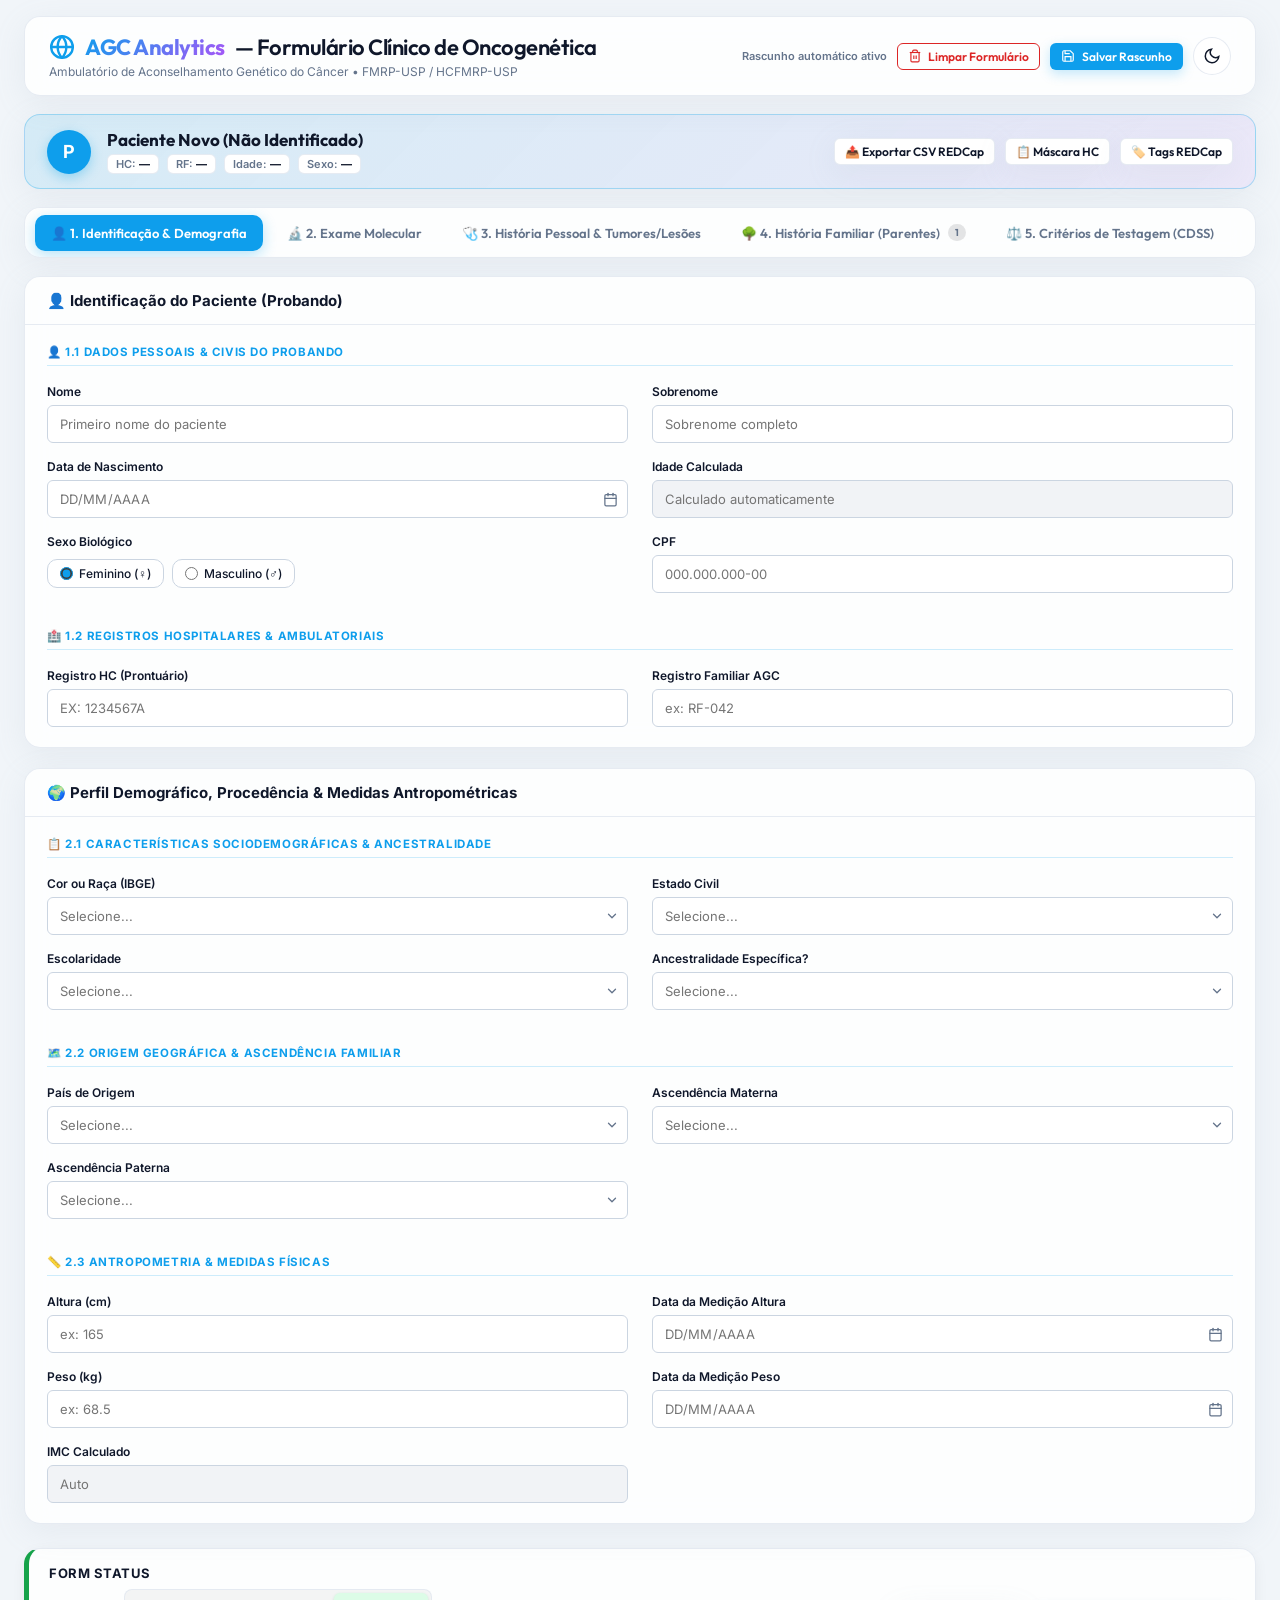
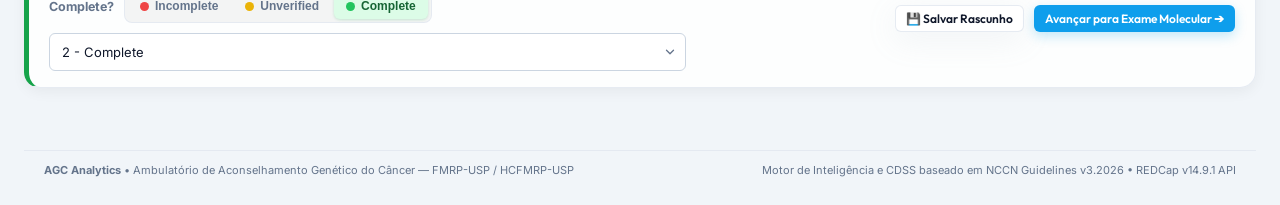
==== commit 0ba50640: "Initial commit: AGC Analytics & Formulario Clinico (LGPD Compliant)" ====
--- a/formulario/index.html
+++ b/formulario/index.html
@@ -6,7 +6,7 @@
     <title>AGC Analytics &mdash; Formul&aacute;rio Cl&iacute;nico de Oncogen&eacute;tica (FMRP-USP)</title>
     
     <!-- Design System do Formul&aacute;rio -->
-    <link rel="stylesheet" href="assets/css/style.css">
+    <link rel="stylesheet" href="assets/css/style.css?v=1793891814">
 
     <style>
         /* Combobox flutuante de parentesco */
@@ -288,7 +288,7 @@
                     Rascunho autom&aacute;tico ativo
                 </span>
 
-                <button type="button" class="btn btn-outline-danger btn-sm" id="btn-limpar-formulario" title="Limpar todo o formul&aacute;rio e reiniciar para novo paciente">
+                <button type="button" class="btn btn-outline-danger btn-sm" id="btn-limpar-formulario" onclick="FormularioClinico.confirmarLimparFormulario()" title="Limpar todo o formul&aacute;rio e reiniciar para novo paciente">
                     <svg width="14" height="14" viewbox="0 0 24 24" fill="none" stroke="currentColor" stroke-width="2">
                         <polyline points="3 6 5 6 21 6"></polyline>
                         <path d="M19 6v14a2 2 0 0 1-2 2H7a2 2 0 0 1-2-2V6m3 0V4a2 2 0 0 1 2-2h4a2 2 0 0 1 2 2v2"></path>
@@ -298,7 +298,7 @@
                     Limpar Formul&aacute;rio
                 </button>
 
-                <button type="button" class="btn btn-primary btn-sm" id="btn-salvar-rascunho" title="Salvar dados atuais no navegador">
+                <button type="button" class="btn btn-primary btn-sm" id="btn-salvar-rascunho" onclick="FormularioClinico.salvarRascunho(true)" title="Salvar dados atuais no navegador">
                     <svg width="14" height="14" viewbox="0 0 24 24" fill="none" stroke="currentColor" stroke-width="2">
                         <path d="M19 21H5a2 2 0 0 1-2-2V5a2 2 0 0 1 2-2h11l5 5v11a2 2 0 0 1-2 2z"></path>
                         <polyline points="17 21 17 13 7 13 7 21"></polyline>
@@ -454,7 +454,7 @@
                                 Registro HC (Prontu&aacute;rio) <span class="field-redcap-tag">[registrohc]</span>
                             </label>
                             <div style="position: relative;">
-                                <input type="text" id="field-registrohc" data-redcap-field="registrohc" class="form-control" placeholder="ex: 1890780F" autocomplete="off" style="text-transform: uppercase;">
+                                <input type="text" id="field-registrohc" data-redcap-field="registrohc" class="form-control" placeholder="ex: 1234567A" autocomplete="off" style="text-transform: uppercase;">
                                 <span id="hc-validation-badge" style="display: none; position: absolute; right: 10px; top: 50%; transform: translateY(-50%); font-size: 11px; font-weight: 700; padding: 2px 8px; border-radius: 4px; pointer-events: none;"></span>
                             </div>
                             <div id="alerta-duplicidade-hc" class="hc-alerta-box" style="display: none;">
@@ -623,8 +623,8 @@
 <option value="21">Rio Grande do Sul (RS)</option>
 <option value="22">Rond&ocirc;nia (RO)</option>
 <option value="23">Roraima (RR)</option>
-<option value="25" selected>Santa Catarina (SC)</option>
-<option value="26">S&atilde;o Paulo (SP)</option>
+<option value="25">Santa Catarina (SC)</option>
+<option value="26" selected>S&atilde;o Paulo (SP)</option>
 <option value="27">Sergipe (SE)</option>
 <option value="28">Tocantins (TO)</option>
                             </select>
@@ -1785,7 +1785,7 @@
                             <label class="form-label" for="field-data-consulta">
                                 Data da Primeira Consulta na Gen&eacute;tica <span class="field-redcap-tag">[data_primeira_consulta_agc]</span>
                             </label>
-                            <input type="text" id="field-data-consulta" data-redcap-field="data_primeira_consulta_agc" class="form-control date-masked-input" placeholder="DD/MM/AAAA" maxlength="10" value="26/10/2026">
+                            <input type="text" id="field-data-consulta" data-redcap-field="data_primeira_consulta_agc" class="form-control date-masked-input" placeholder="DD/MM/AAAA" maxlength="10" value="05/11/2026">
                         </div>
 
                         <div class="form-group col-span-2">
@@ -4025,11 +4025,11 @@
                 </div>
             </section>
 
-            <!-- TABELA DE PARENTES (HIST&Oacute;RIA FAMILIAR E HEREDOGRAMA) -->
+            <!-- TABELA DE PARENTES (HIST&Oacute;RIA FAMILIAR) -->
             <section class="clinical-card" style="margin-bottom:0;">
                 <div class="clinical-card-header">
                     <div class="clinical-card-title">
-                        &#127795; Tabela de Parentes (Hist&oacute;ria Familiar e Heredograma)
+                        &#127795; Tabela de Parentes (Hist&oacute;ria Familiar)
                         <span class="count-pill" id="count-total-parentes">1 membro</span>
                     </div>
 
@@ -4037,7 +4037,7 @@
                         <!-- Data da Consulta / Atendimento -->
                         <div style="display:flex; align-items:center; gap:6px;" title="Data do Atendimento / Preenchimento da Consulta">
                             <label for="input-data-atendimento" style="font-size:12px; font-weight:700; color:var(--text-muted); white-space:nowrap;">&#128197; Data Ref:</label>
-                            <input type="text" id="input-data-atendimento" class="form-control date-masked-input" placeholder="DD/MM/AAAA" maxlength="10" value="26/10/2026" style="width:130px; height:32px; font-size:12px;">
+                            <input type="text" id="input-data-atendimento" class="form-control date-masked-input" placeholder="DD/MM/AAAA" maxlength="10" value="05/11/2026" style="width:130px; height:32px; font-size:12px;">
                         </div>
 
                         <button type="button" class="btn btn-primary btn-sm" id="btn-add-parente" onclick="if(window.TabelaParentes){window.TabelaParentes.adicionarParente();}else if(typeof TabelaParentes!=='undefined'){TabelaParentes.adicionarParente();}">
@@ -4078,17 +4078,18 @@
                     <table class="table-parentes">
                         <thead>
                             <tr>
-                                <th style="width:105px;" title="Ramo ou Fratria Ancestral com Valida&ccedil;&atilde;o (ex: A1, B1, C2, Z1.A1, Z1.A2)">codA</th>
-                                <th style="width:75px;" title="1&ordf; Gera&ccedil;&atilde;o de Descend&ecirc;ncia (0 = pr&oacute;prio, 1..N = filho)">codB</th>
-                                <th style="width:75px;" title="2&ordf; Gera&ccedil;&atilde;o de Descend&ecirc;ncia (0 = direto, 1..N = neto)">codC</th>
-                                <th style="width:95px;" title="Sexo Biol&oacute;gico">Sexo</th>
-                                <th class="col-parentesco" style="width:280px; max-width:300px;" title="Parentesco Cl&iacute;nico com o Probando (Reativo ao Sexo)">Parentesco</th>
-                                <th style="width:68px; text-align:center;" title="Idade Atual">Idade</th>
-                                <th style="width:68px; text-align:center;" title="Ano de Nascimento">Ano Nasc</th>
-                                <th style="width:88px;" title="Estado Vital (Vivo ou Falecido)">Estado Vital</th>
-                                <th class="col-falecimento" style="width:95px; text-align:center; line-height:1.2;" title="Idade ao Falecer (se falecido)">Idade Falecimento</th>
-                                <th class="col-diags" style="width:100%; min-width:180px;" title="Diagn&oacute;sticos com Idade ao Diagn&oacute;stico">Diagn&oacute;sticos</th>
-                                <th style="width:40px; text-align:center;"></th>
+                                <th class="col-drag" style="width:28px; min-width:28px; max-width:28px; text-align:center; padding:4px 2px;" title="Reordenar linhas arrastando"></th>
+                                <th class="col-coda" style="width:1%; white-space:nowrap;" title="Ramo ou Fratria Ancestral com Valida&ccedil;&atilde;o (ex: A1, B1, C2, Z1.A1, Z1.A2)">codA</th>
+                                <th class="col-codb" style="width:1%; white-space:nowrap; text-align:center;" title="1&ordf; Gera&ccedil;&atilde;o de Descend&ecirc;ncia (0 = pr&oacute;prio, 1..N = filho)">codB</th>
+                                <th class="col-codc" style="width:1%; white-space:nowrap; text-align:center;" title="2&ordf; Gera&ccedil;&atilde;o de Descend&ecirc;ncia (0 = direto, 1..N = neto)">codC</th>
+                                <th class="col-sexo" style="width:1%; white-space:nowrap;" title="Sexo Biol&oacute;gico">Sexo</th>
+                                <th class="col-parentesco" style="width:240px; min-width:220px;" title="Parentesco Cl&iacute;nico com o Probando (Reativo ao Sexo)">Parentesco</th>
+                                <th class="col-idade" style="width:1%; white-space:nowrap; text-align:center;" title="Idade Atual">Idade</th>
+                                <th class="col-ano" style="width:1%; white-space:nowrap; text-align:center;" title="Ano de Nascimento">Ano Nasc</th>
+                                <th class="col-vital" style="width:1%; white-space:nowrap;" title="Estado Vital (Vivo ou Falecido)">Estado Vital</th>
+                                <th class="col-falecimento" style="width:1%; text-align:center; line-height:1.15;" title="Idade ao Falecer (se falecido)">Idade Falecimento</th>
+                                <th class="col-diags" style="width:100%; min-width:160px;" title="Diagn&oacute;sticos com Idade ao Diagn&oacute;stico">Diagn&oacute;sticos</th>
+                                <th class="col-acoes" style="width:1%; white-space:nowrap; text-align:center;"></th>
                             </tr>
                         </thead>
                         <tbody id="tbody-parentes">
@@ -4849,30 +4850,30 @@
 
     <!-- SCRIPTS DA APLICA&Ccedil;&Atilde;O (ORDEM RIGOROSA DE DEPEND&Ecirc;NCIAS) -->
     <!-- 1. Schema compilado do REDCap -->
-    <script src="assets/js/redcap_schema.js"></script>
+    <script src="assets/js/redcap_schema.js?v=1793891814"></script>
     <!-- 2. Motor de Branching Logic -->
-    <script src="assets/js/branching_logic.js"></script>
+    <script src="assets/js/branching_logic.js?v=1793891814"></script>
     <!-- 3. Presets e Casos Did&aacute;ticos -->
-    <script src="assets/js/presets.js"></script>
+    <script src="assets/js/presets.js?v=1793891814"></script>
     <!-- 4. Motor de Infer&ecirc;ncia CDSS NCCN Modular -->
-    <script src="assets/js/cdss_engine.js"></script>
-    <script src="assets/js/cdss/renal.js"></script>
-    <script src="assets/js/cdss/men.js"></script>
+    <script src="assets/js/cdss_engine.js?v=1793891814"></script>
+    <script src="assets/js/cdss/renal.js?v=1793891814"></script>
+    <script src="assets/js/cdss/men.js?v=1793891814"></script>
     <!-- 5. Tabela de Parentes (Hist&oacute;ria Familiar) -->
-    <script src="assets/js/tabela.js"></script>
+    <script src="assets/js/tabela.js?v=1793891814"></script>
     <!-- 6. Calibrador Oficial de Hist&oacute;ria Familiar para REDCap (7 Instrumentos hf_*) -->
-    <script src="assets/js/redcap_calibrador_hf.js"></script>
+    <script src="assets/js/redcap_calibrador_hf.js?v=1793891814"></script>
     <!-- 6.1 Combobox Universal de Busca em Todos os Dropdowns -->
-    <script src="assets/js/searchable_select.js"></script>
+    <script src="assets/js/searchable_select.js?v=1793891814"></script>
     <!-- 6.2 Base Local de Registros HC do REDCap (Valida&ccedil;&atilde;o Instant&acirc;nea de Duplicidade) -->
-    <script src="assets/js/registros_hc_redcap.js"></script>
+    <script src="assets/js/registros_hc_redcap.js?v=1793891814"></script>
     <!-- 6.3 M&aacute;scara e Valida&ccedil;&atilde;o Inteligente Universal de Datas (DD/MM/AAAA) -->
-    <script src="assets/js/date_input.js"></script>
+    <script src="assets/js/date_input.js?v=1793891814"></script>
     <!-- 7. Controlador Principal do Formul&aacute;rio -->
-    <script src="assets/js/formulario.js"></script>
+    <script src="assets/js/formulario.js?v=1793891814"></script>
     <!-- 8. Ponte de Integra&ccedil;&atilde;o REDCap (CSV Bridge) -->
-    <script src="assets/js/redcap_header_5290.js"></script>
-    <script src="assets/js/redcap_bridge.js"></script>
+    <script src="assets/js/redcap_header_5290.js?v=1793891814"></script>
+    <script src="assets/js/redcap_bridge.js?v=1793891814"></script>
 
     <script>
         // Configura&ccedil;&atilde;o do Tema Escuro/Claro
--- a/formulario/assets/css/style.css
+++ b/formulario/assets/css/style.css
@@ -379,6 +379,7 @@
 
 .table-parentes {
     width: 100%;
+    min-width: 960px;
     border-collapse: separate;
     border-spacing: 0;
     font-size: 12px;
@@ -488,6 +489,15 @@
     transition: var(--transition-smooth);
 }
 
+.table-input-number::-webkit-inner-spin-button,
+.table-input-number::-webkit-outer-spin-button {
+    -webkit-appearance: none;
+    margin: 0;
+}
+.table-input-number {
+    -moz-appearance: textfield;
+}
+
 .table-select:focus, .table-input-number:focus {
     border-color: var(--accent);
     box-shadow: 0 0 0 2px rgba(14, 165, 233, 0.2);
@@ -498,22 +508,200 @@
 }
 
 /* --- COLUNAS ESPECÍFICAS DA TABELA --- */
+.table-parentes th.col-coda,
+.table-parentes td.col-coda {
+    width: 1%;
+    white-space: nowrap;
+    padding: 6px 4px;
+}
+.table-parentes th.col-coda input,
+.table-parentes td.col-coda input {
+    width: 68px;
+}
+
+.table-parentes th.col-codb,
+.table-parentes td.col-codb {
+    width: 1%;
+    white-space: nowrap;
+    padding: 6px 3px;
+    text-align: center;
+}
+.table-parentes th.col-codb input,
+.table-parentes td.col-codb input {
+    width: 38px;
+}
+
+.table-parentes th.col-codc,
+.table-parentes td.col-codc {
+    width: 1%;
+    white-space: nowrap;
+    padding: 6px 3px;
+    text-align: center;
+}
+.table-parentes th.col-codc input,
+.table-parentes td.col-codc input {
+    width: 42px;
+}
+
+.table-parentes th.col-sexo,
+.table-parentes td.col-sexo {
+    width: 1%;
+    white-space: nowrap;
+    padding: 6px 4px;
+}
+.table-parentes th.col-sexo select,
+.table-parentes td.col-sexo select {
+    width: 110px;
+    min-width: 110px;
+}
+
 .table-parentes th.col-parentesco,
 .table-parentes td.col-parentesco {
-    width: 280px;
-    max-width: 300px;
-}
-
-.table-parentes th.col-falecimento,
+    width: 240px;
+    min-width: 220px;
+    max-width: 280px;
+    padding: 6px 4px;
+}
+
+.table-parentes th.col-idade,
+.table-parentes td.col-idade {
+    width: 1%;
+    white-space: nowrap;
+    padding: 6px 3px;
+    text-align: center;
+}
+.table-parentes th.col-idade input,
+.table-parentes td.col-idade input {
+    width: 46px;
+    padding: 5px 2px;
+}
+
+.table-parentes th.col-ano,
+.table-parentes td.col-ano {
+    width: 1%;
+    white-space: nowrap;
+    padding: 6px 3px;
+    text-align: center;
+}
+.table-parentes th.col-ano input,
+.table-parentes td.col-ano input {
+    width: 56px;
+    padding: 5px 2px;
+}
+
+.table-parentes th.col-vital,
+.table-parentes td.col-vital {
+    width: 1%;
+    white-space: nowrap;
+    padding: 6px 4px;
+}
+.table-parentes th.col-vital select,
+.table-parentes td.col-vital select {
+    width: 88px;
+    min-width: 88px;
+}
+
+.table-parentes th.col-falecimento {
+    width: 1%;
+    white-space: normal;
+    line-height: 1.15;
+    text-align: center;
+    padding: 6px 3px;
+}
+
 .table-parentes td.col-falecimento {
-    width: 95px;
+    width: 1%;
+    white-space: nowrap;
     text-align: center;
+    padding: 6px 3px;
+}
+.table-parentes th.col-falecimento input,
+.table-parentes td.col-falecimento input {
+    width: 46px;
+    padding: 5px 2px;
+    transition: none;
 }
 
 .table-parentes th.col-diags,
 .table-parentes td.col-diags {
     width: 100%;
-    min-width: 180px;
+    min-width: 160px;
+    padding: 6px 6px;
+}
+
+.table-parentes td.col-diags {
+    max-width: 0;
+    overflow: hidden;
+}
+
+.table-parentes th.col-drag,
+.table-parentes td.col-drag {
+    width: 28px;
+    min-width: 28px;
+    max-width: 28px;
+    text-align: center;
+    vertical-align: middle;
+    padding: 4px 2px;
+}
+
+.drag-handle {
+    cursor: grab;
+    color: var(--text-muted);
+    display: inline-flex;
+    align-items: center;
+    justify-content: center;
+    padding: 3px 2px;
+    border-radius: 3px;
+    user-select: none;
+    -webkit-user-select: none;
+    transition: color 0.15s ease, background 0.15s ease;
+}
+
+.drag-handle:hover {
+    color: var(--accent, #0284c7);
+    background: rgba(2, 132, 199, 0.08);
+}
+
+.drag-handle:active {
+    cursor: grabbing;
+}
+
+.drag-handle-disabled {
+    cursor: not-allowed;
+    opacity: 0.25;
+    display: inline-flex;
+    align-items: center;
+    justify-content: center;
+    padding: 3px 2px;
+    user-select: none;
+}
+
+.table-parentes tr.is-dragging {
+    opacity: 0.45;
+    background: rgba(14, 165, 233, 0.08) !important;
+}
+
+.table-parentes tr.drag-over-top td {
+    border-top: 2px solid #0284c7 !important;
+}
+
+.table-parentes tr.drag-over-bottom td {
+    border-bottom: 2px solid #0284c7 !important;
+}
+
+.table-parentes th.col-acoes,
+.table-parentes td.col-acoes {
+    width: 1%;
+    white-space: nowrap;
+    padding: 6px 4px;
+    text-align: center;
+}
+
+.actions-wrapper {
+    display: inline-flex;
+    align-items: center;
+    gap: 3px;
+    justify-content: center;
 }
 
 /* --- CAMPO DE PARENTESCO COMBOBOX (SEARCHABLE DROPDOWN) --- */
@@ -523,7 +711,6 @@
     align-items: center;
     width: 100%;
     min-width: 180px;
-    max-width: 300px;
 }
 
 .parentesco-combobox-input {
@@ -769,7 +956,9 @@
     cursor: pointer;
     width: 100%;
     max-width: 100%;
-    min-width: 130px;
+    min-width: 0;
+    overflow: hidden;
+    padding: 4px 6px;
     box-sizing: border-box;
     transition: var(--transition-smooth);
 }
@@ -837,19 +1026,38 @@
     overflow: hidden;
     text-overflow: ellipsis;
     white-space: nowrap;
+    max-width: none;
+    min-width: 0;
     flex: 1 1 auto;
     text-align: left;
 }
 
-/* Botão de excluir linha */
+/* Botões de duplicar e excluir linha */
+.btn-duplicate-row,
 .btn-delete-row {
     background: transparent;
     border: none;
     color: var(--text-muted);
     cursor: pointer;
-    padding: 4px 6px;
+    padding: 4px 5px;
     border-radius: 4px;
     transition: var(--transition-smooth);
+    display: inline-flex;
+    align-items: center;
+    justify-content: center;
+}
+
+.btn-duplicate-row:hover {
+    color: #0284c7;
+    background: rgba(2, 132, 199, 0.12);
+}
+
+.btn-duplicate-row.is-probando-duplicate {
+    opacity: 0.35;
+    cursor: not-allowed !important;
+    background: transparent !important;
+    color: var(--text-muted) !important;
+    border: none;
 }
 
 .btn-delete-row:hover {
@@ -993,10 +1201,15 @@
 }
 
 .tumor-entry-row .table-select,
-.tumor-entry-main-inputs .table-select {
+.tumor-entry-main-inputs .table-select,
+.tumor-entry-main-inputs .searchable-select-wrapper {
     flex: 1;
     min-width: 0;
+}
+
+.tumor-entry-main-inputs .searchable-select-input {
     height: 38px;
+    font-size: 13px;
 }
 
 .tumor-entry-row .table-input-number,
